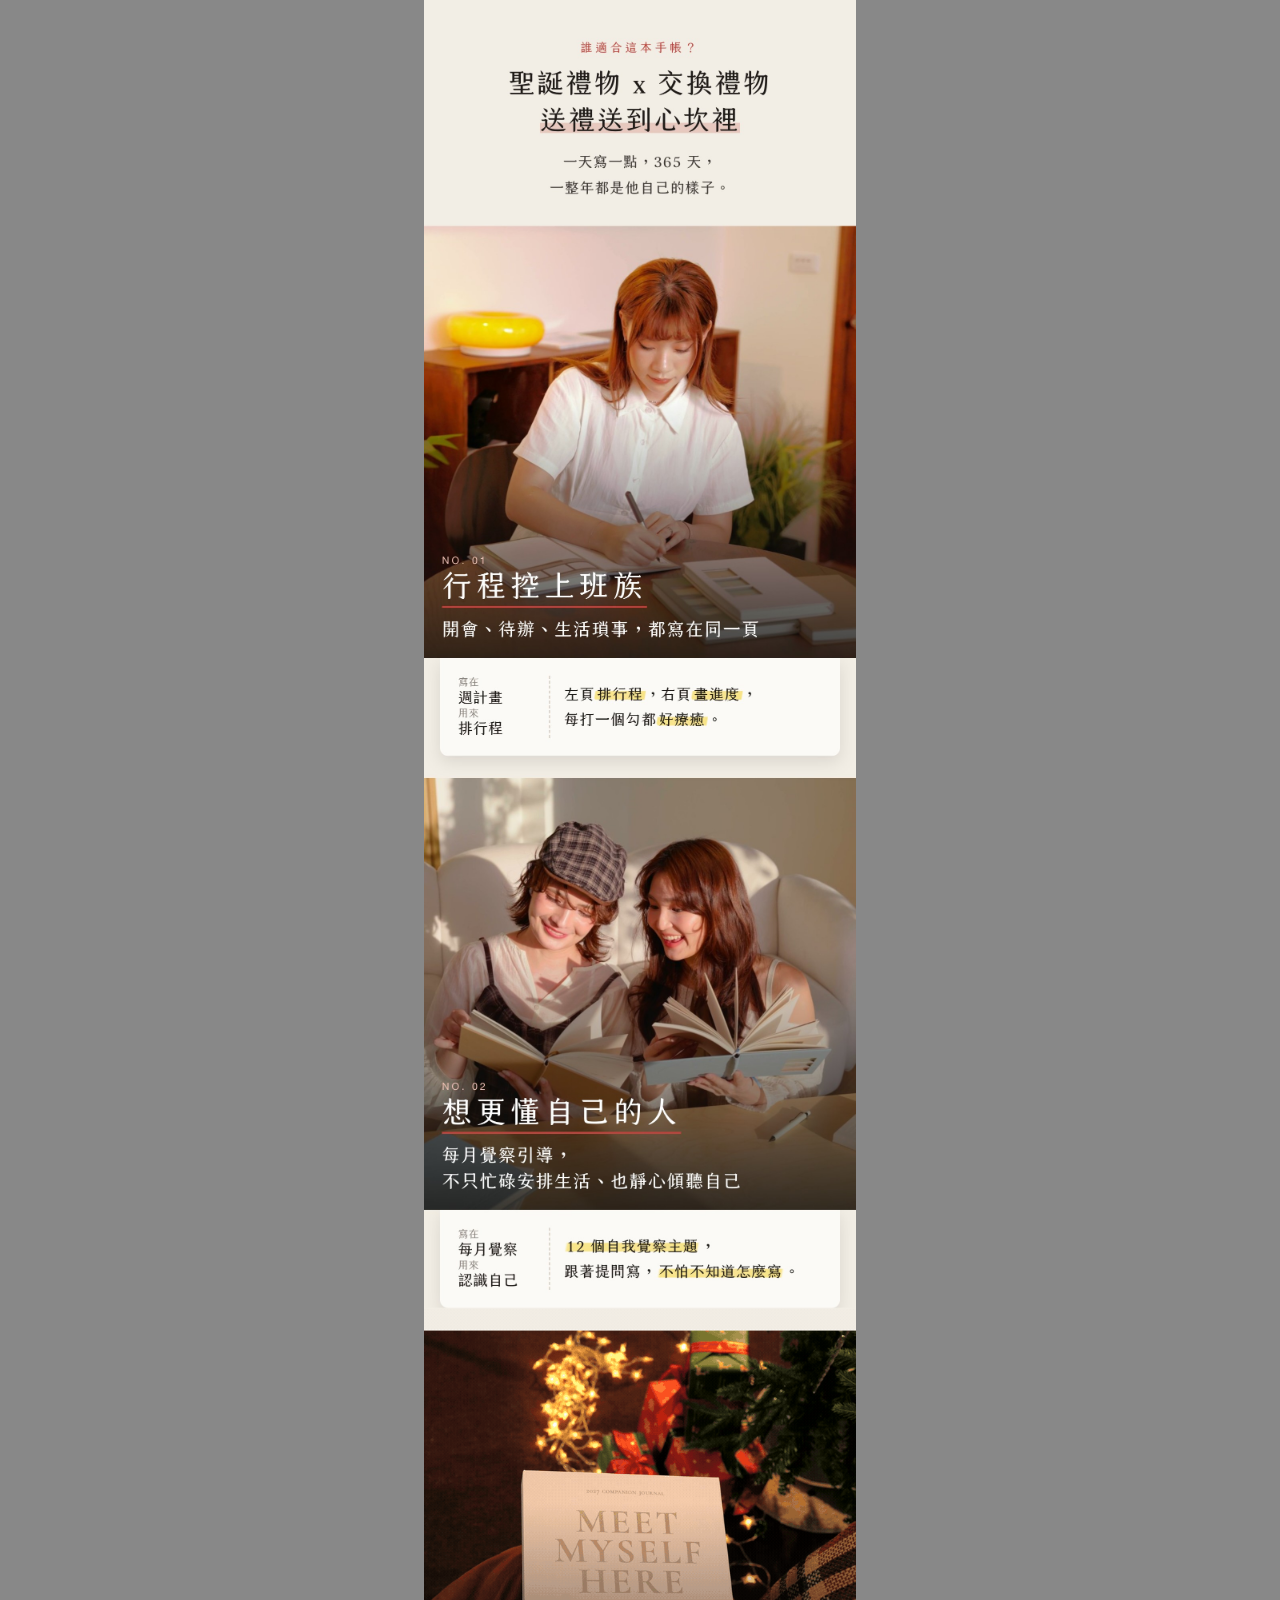
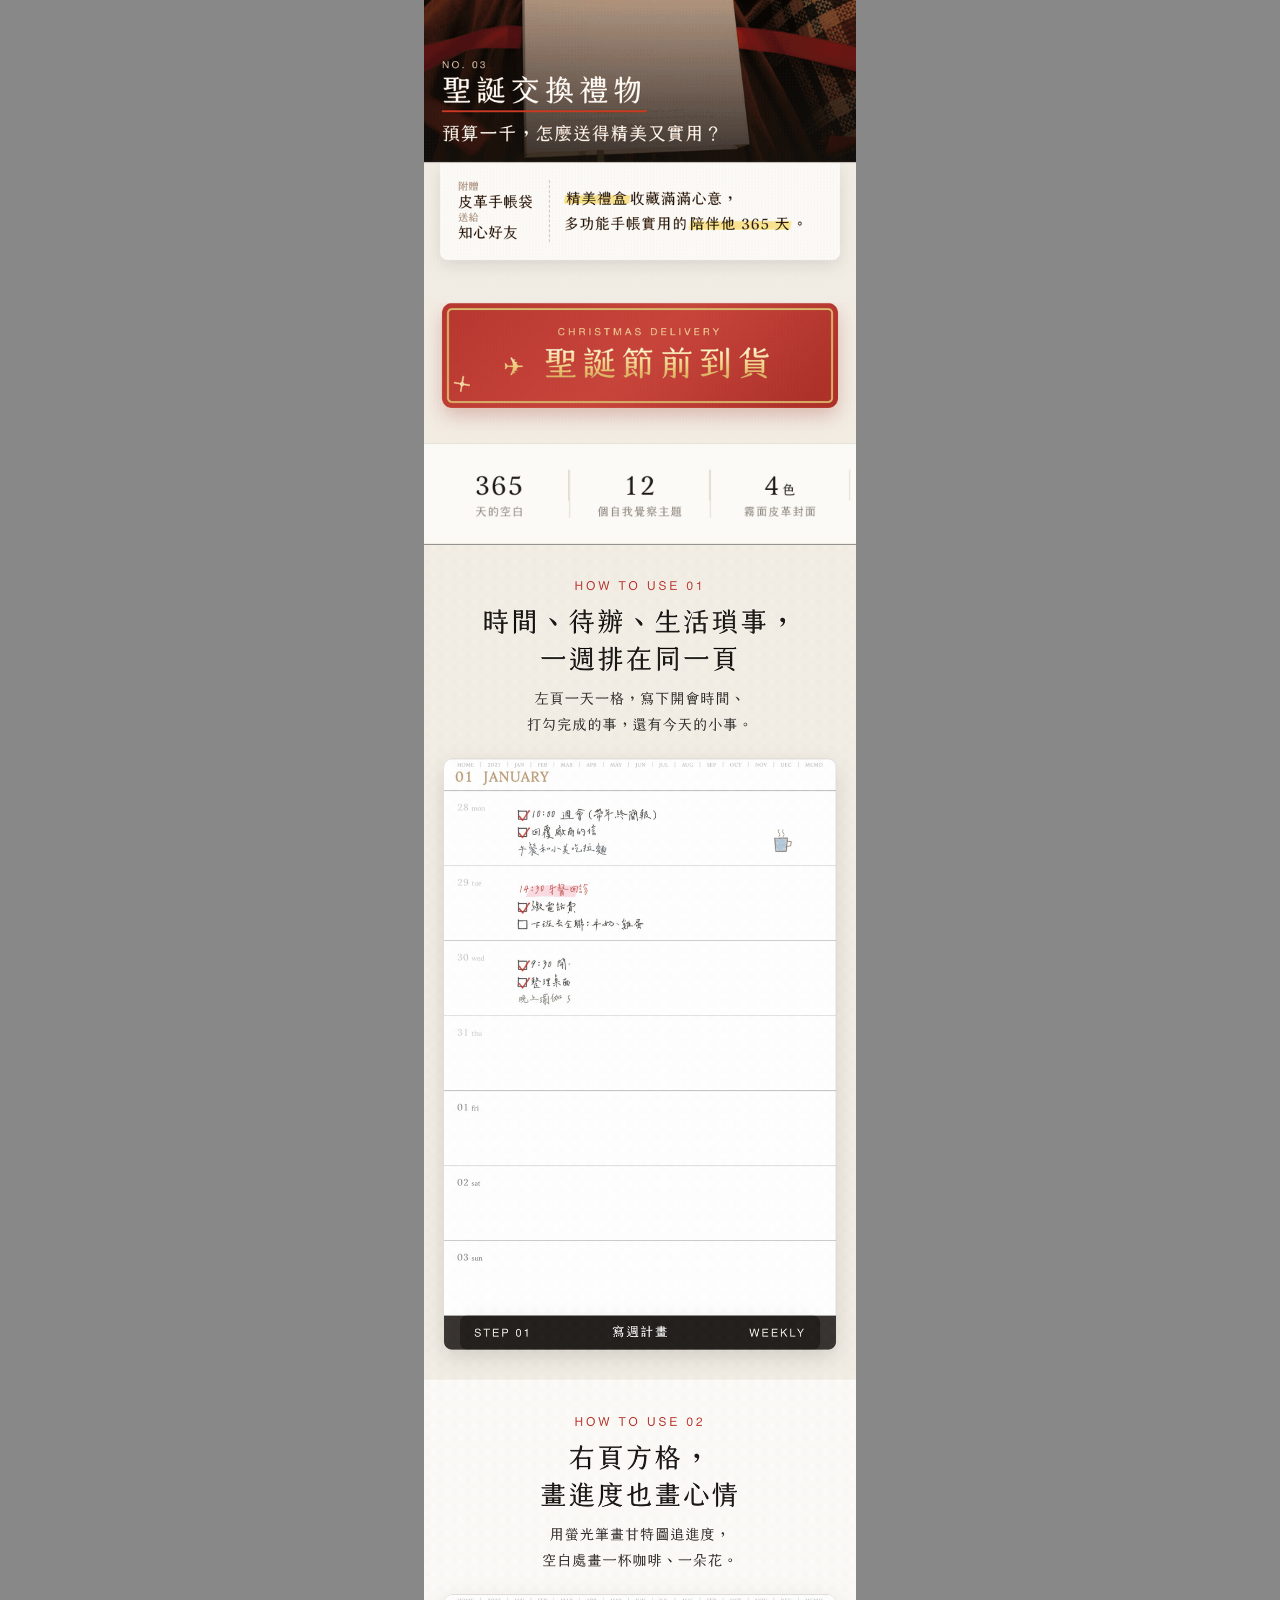
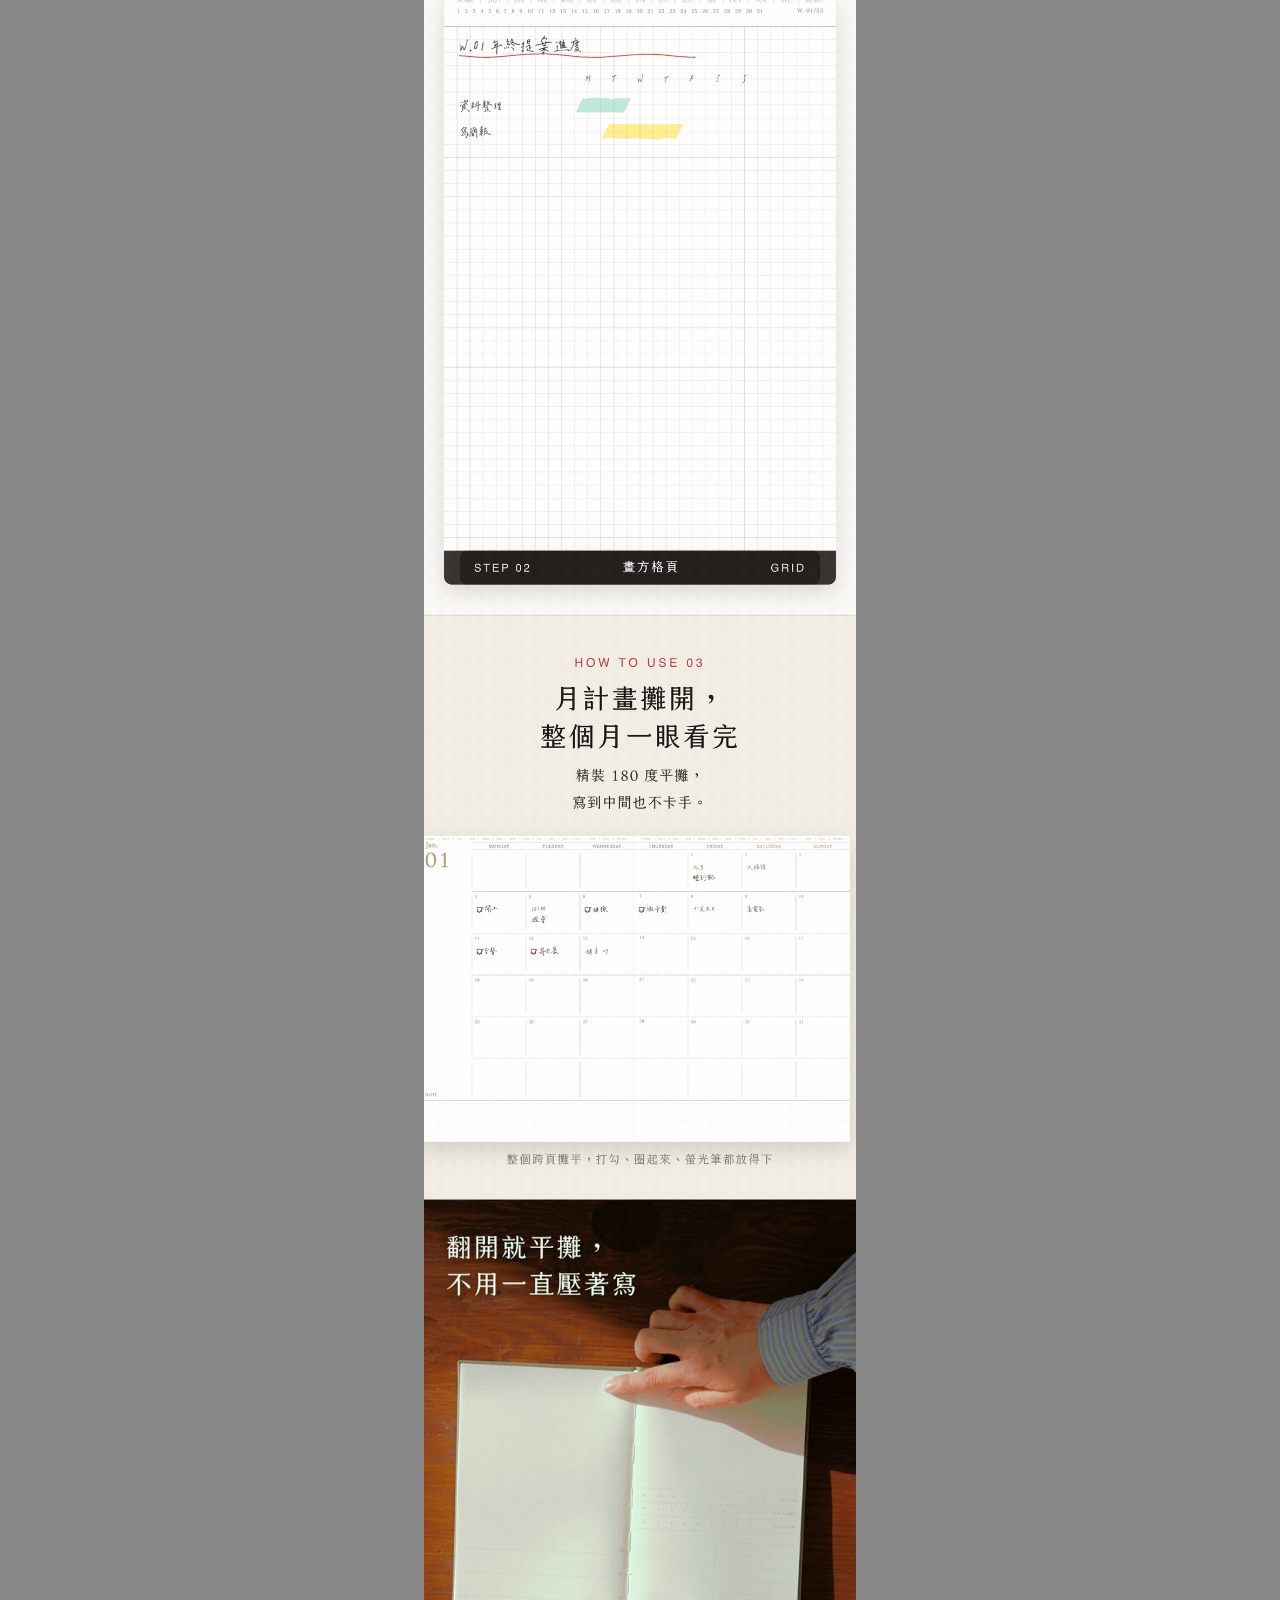
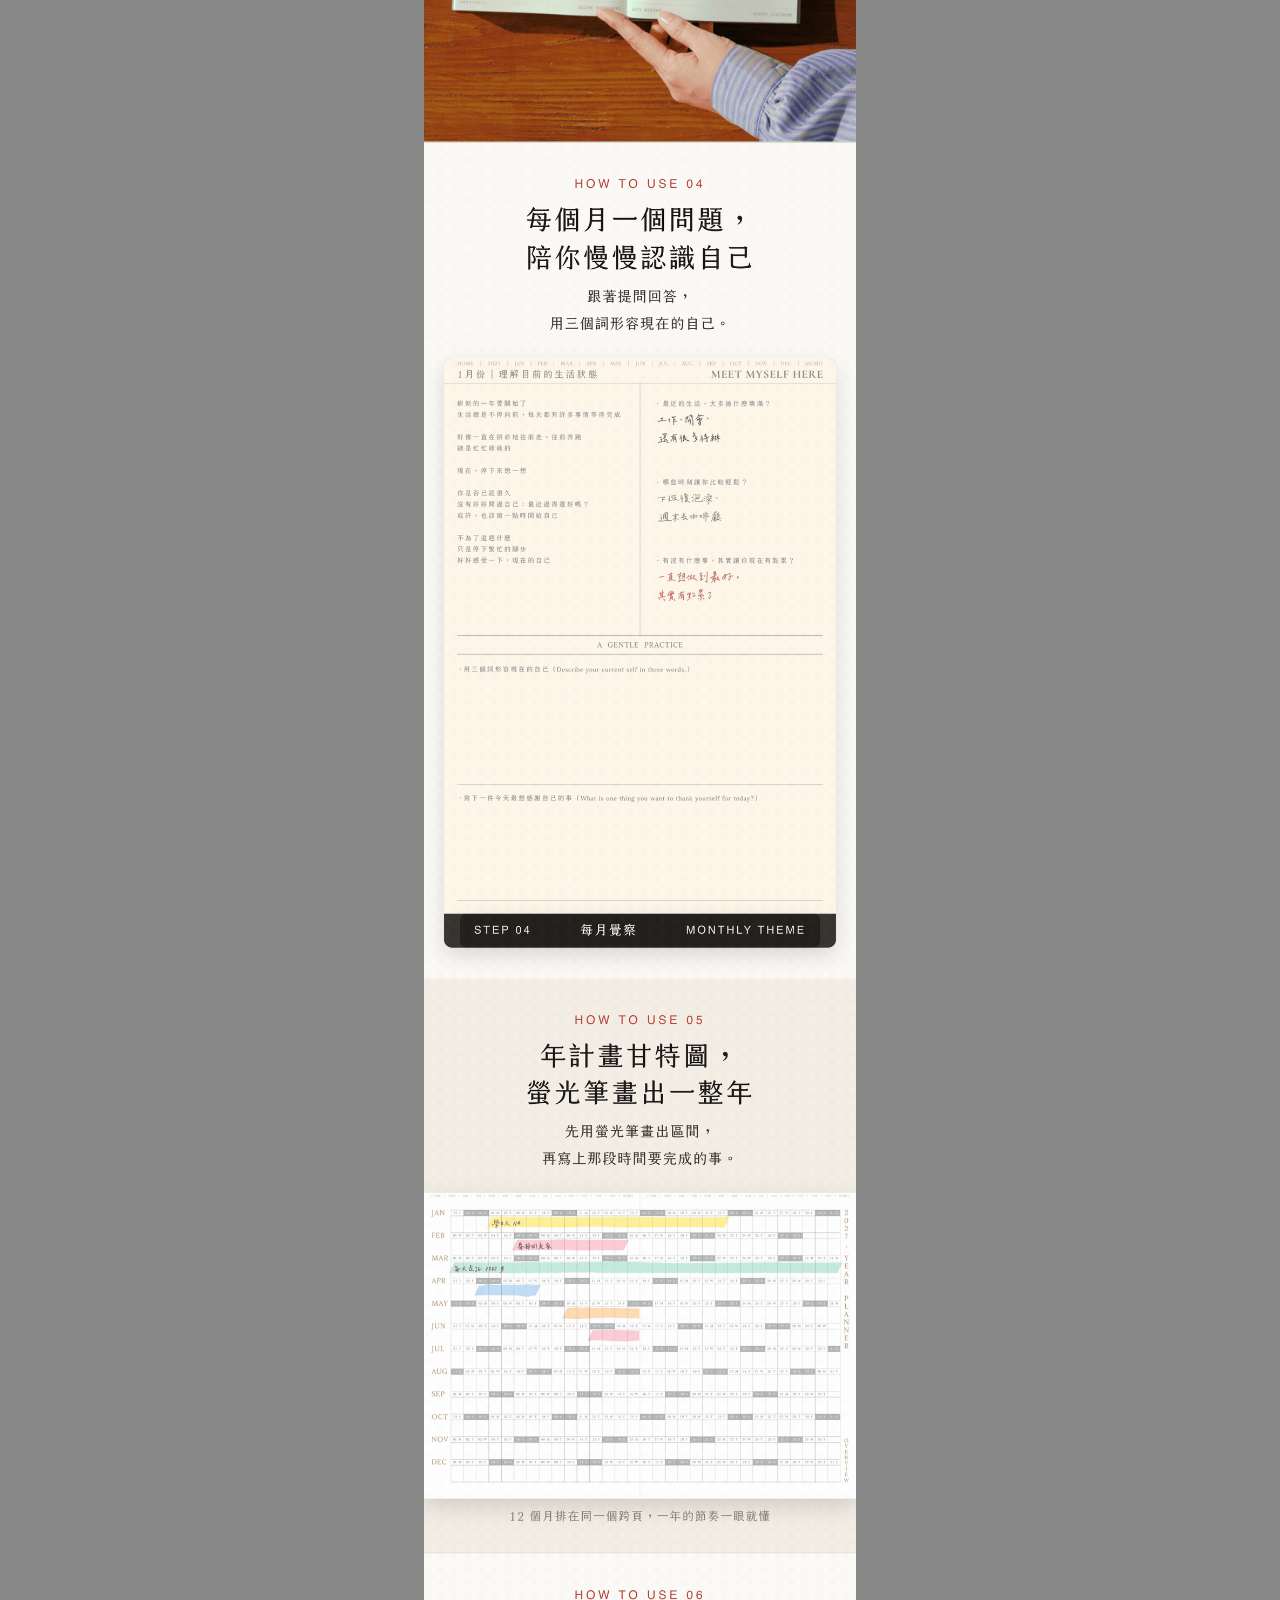
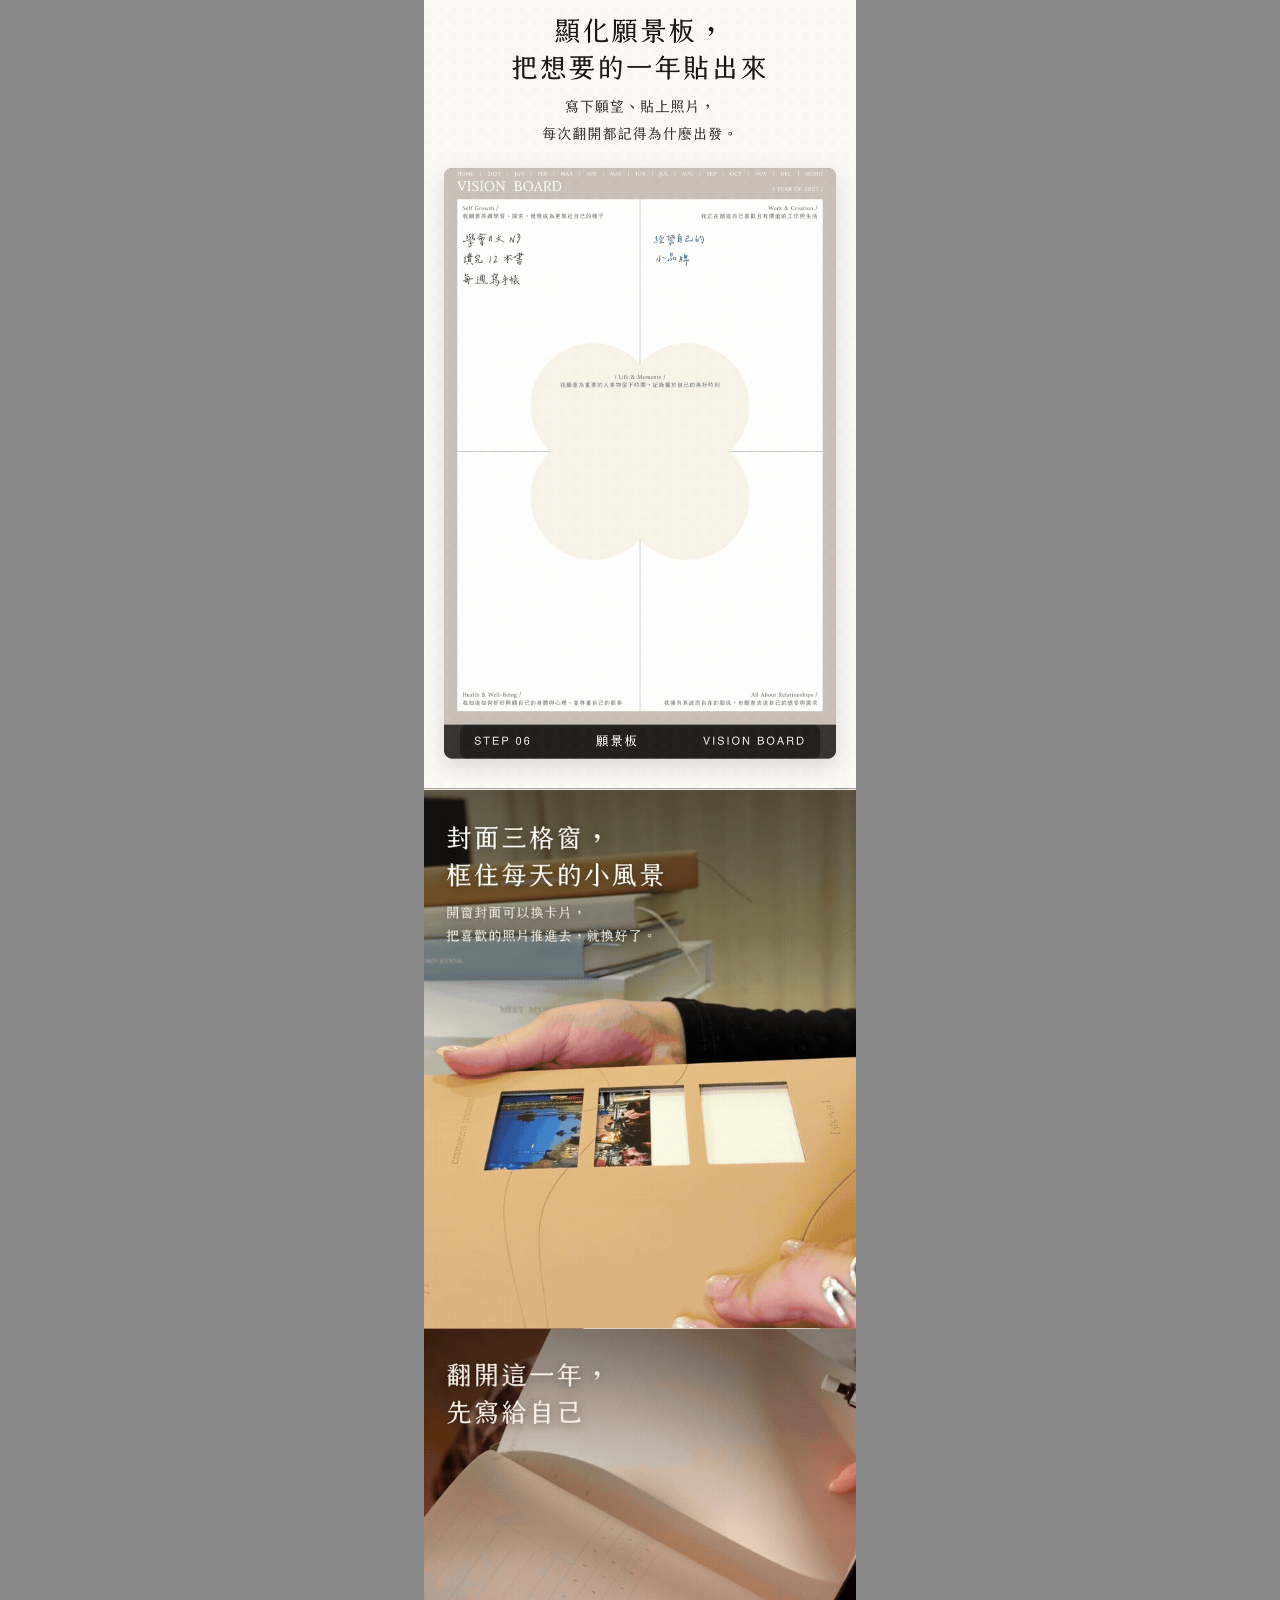
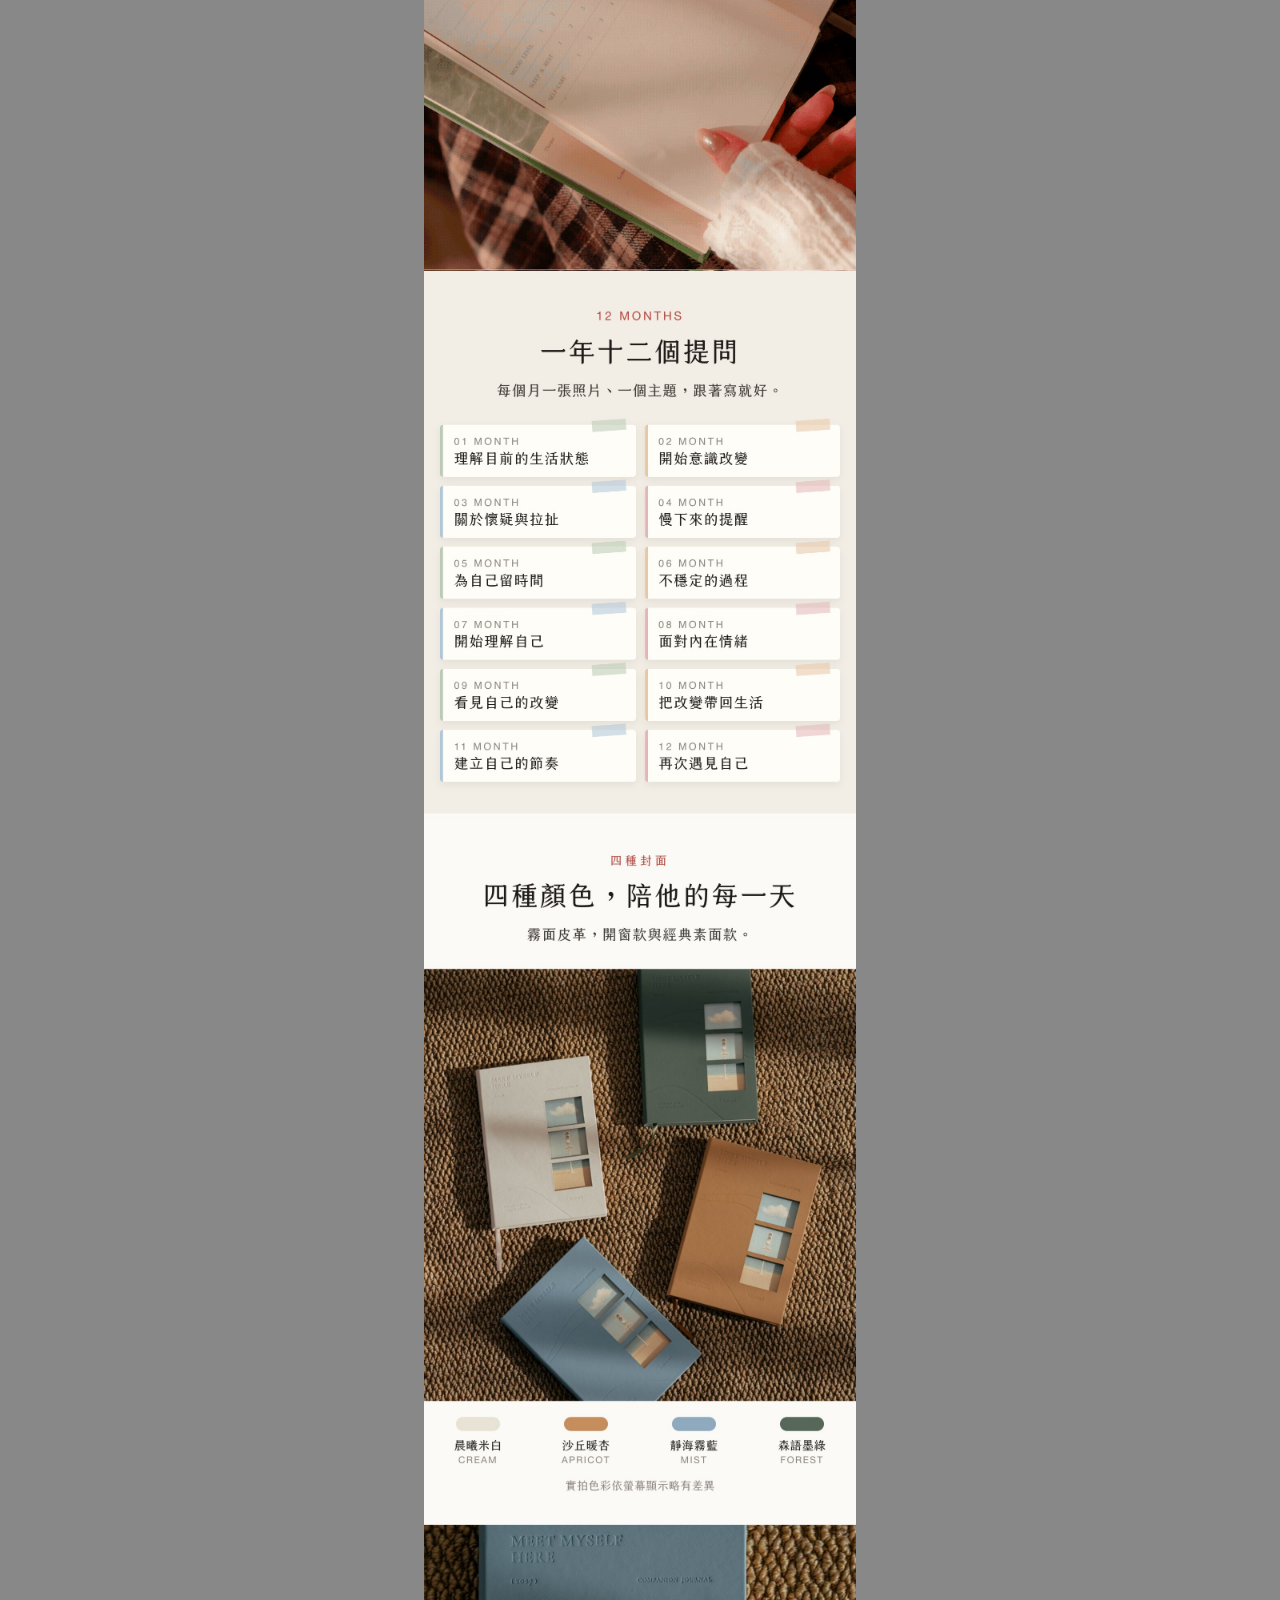
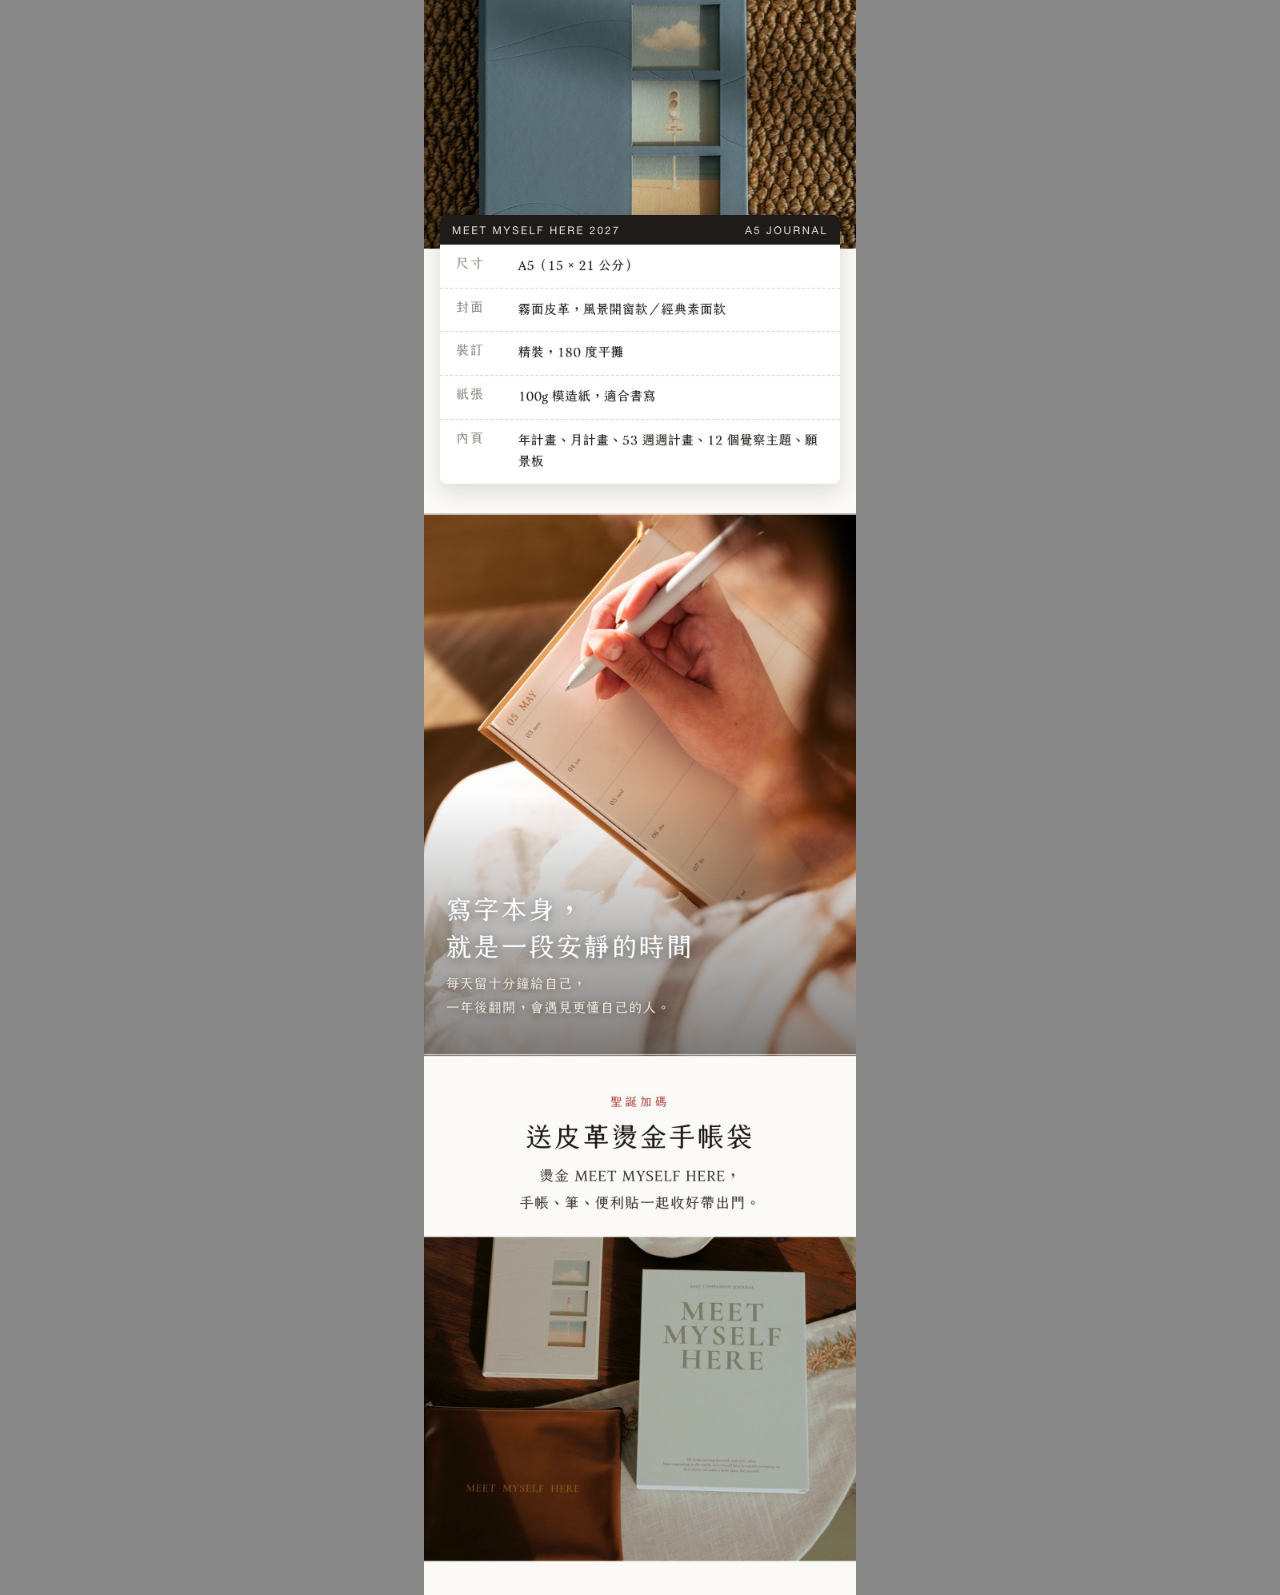
==== index.html @ 5a36e8ad "手帳落地頁 v9：覺察卡改不怕不知道怎麼寫 Co-Authored-By: Claude Opus 5.5 <noreply@anthropic.com>" ====
<!doctype html><meta charset="utf-8"><meta name="viewport" content="width=device-width,initial-scale=1"><title>手帳落地頁 v9</title><style>body{margin:0;background:#888}main{max-width:432px;margin:0 auto;background:#fff}img{display:block;width:100%}</style><main><img src="說明圖_1080寬/03_誰適合這本手帳.jpg">
<img src="說明圖_1080寬/03c_聖誕交換禮物_打開禮盒_GIF.gif">
<img src="說明圖_1080寬/03b_聖誕節前到貨_金光_GIF.gif">
<img src="說明圖_1080寬/04_數字列.jpg">
<img src="說明圖_1080寬/05a_週計畫_GIF.gif">
<img src="說明圖_1080寬/05b_方格頁甘特圖_GIF.gif">
<img src="說明圖_1080寬/06_月計畫攤平_GIF.gif">
<img src="說明圖_1080寬/06x_翻開就平攤_GIF.gif">
<img src="說明圖_1080寬/06a_每月覺察_GIF.gif">
<img src="說明圖_1080寬/06b_年計畫甘特圖_GIF.gif">
<img src="說明圖_1080寬/06c_顯化願景板_GIF.gif">
<img src="說明圖_1080寬/07_開窗封面推照片進去_GIF.gif">
<img src="說明圖_1080寬/08_翻開這一年_GIF.gif">
<img src="說明圖_1080寬/09_一年十二個提問.jpg">
<img src="說明圖_1080寬/10_四種封面.jpg">
<img src="說明圖_1080寬/11_規格.jpg">
<img src="說明圖_1080寬/12_轉折.jpg">
<img src="說明圖_1080寬/13_聖誕送手帳袋.jpg"></main>
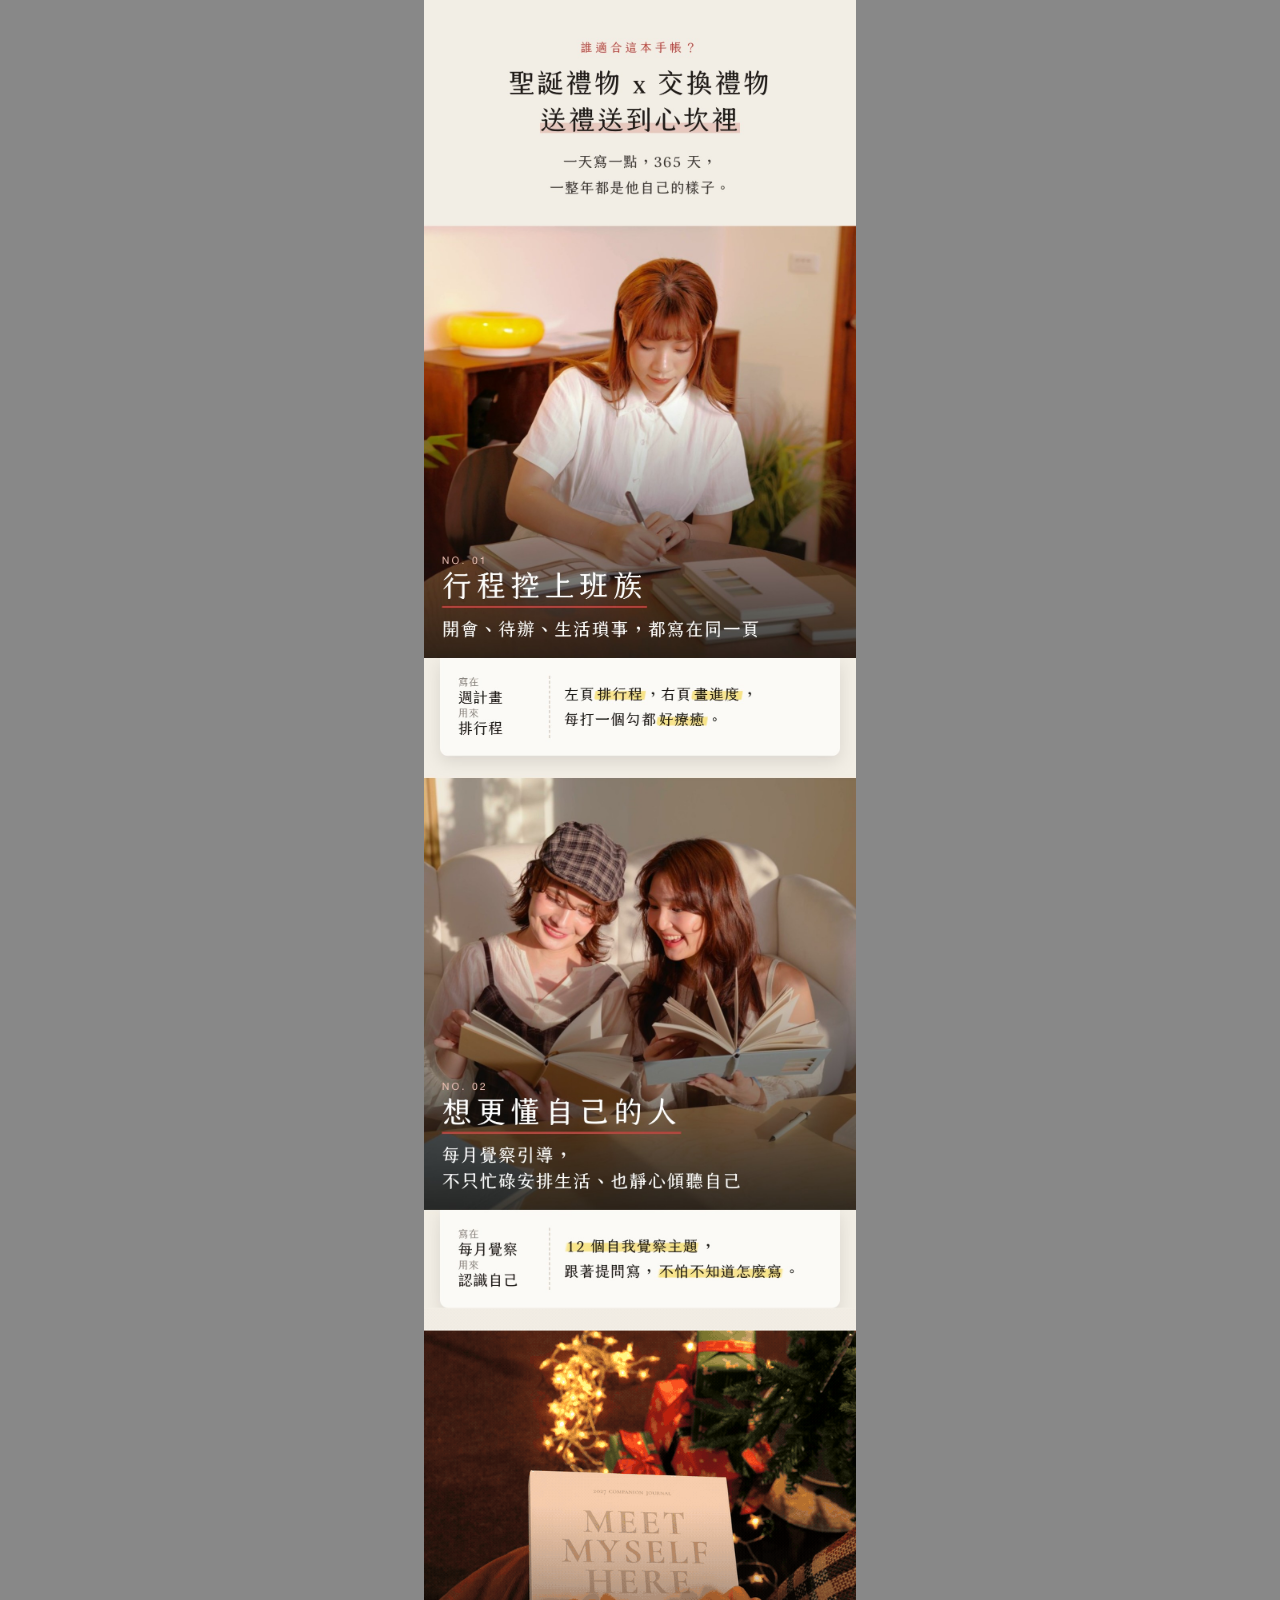
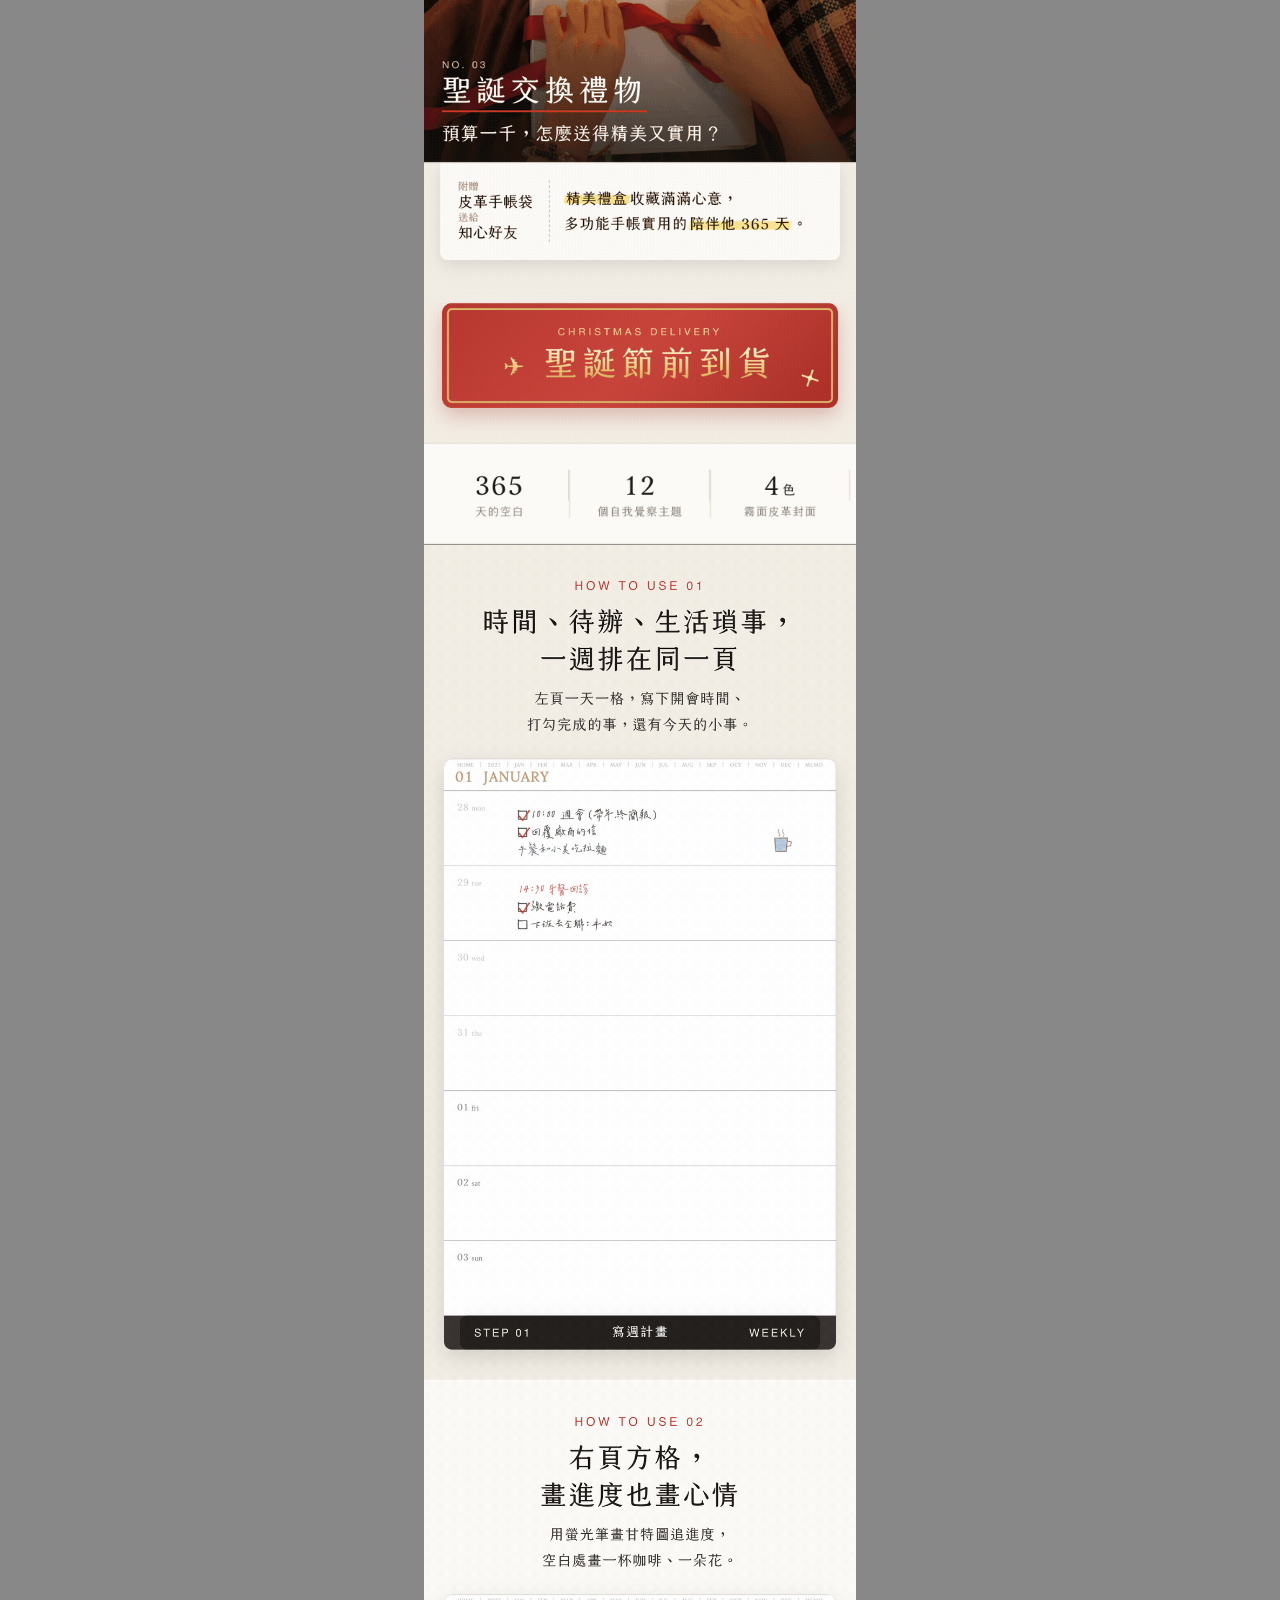
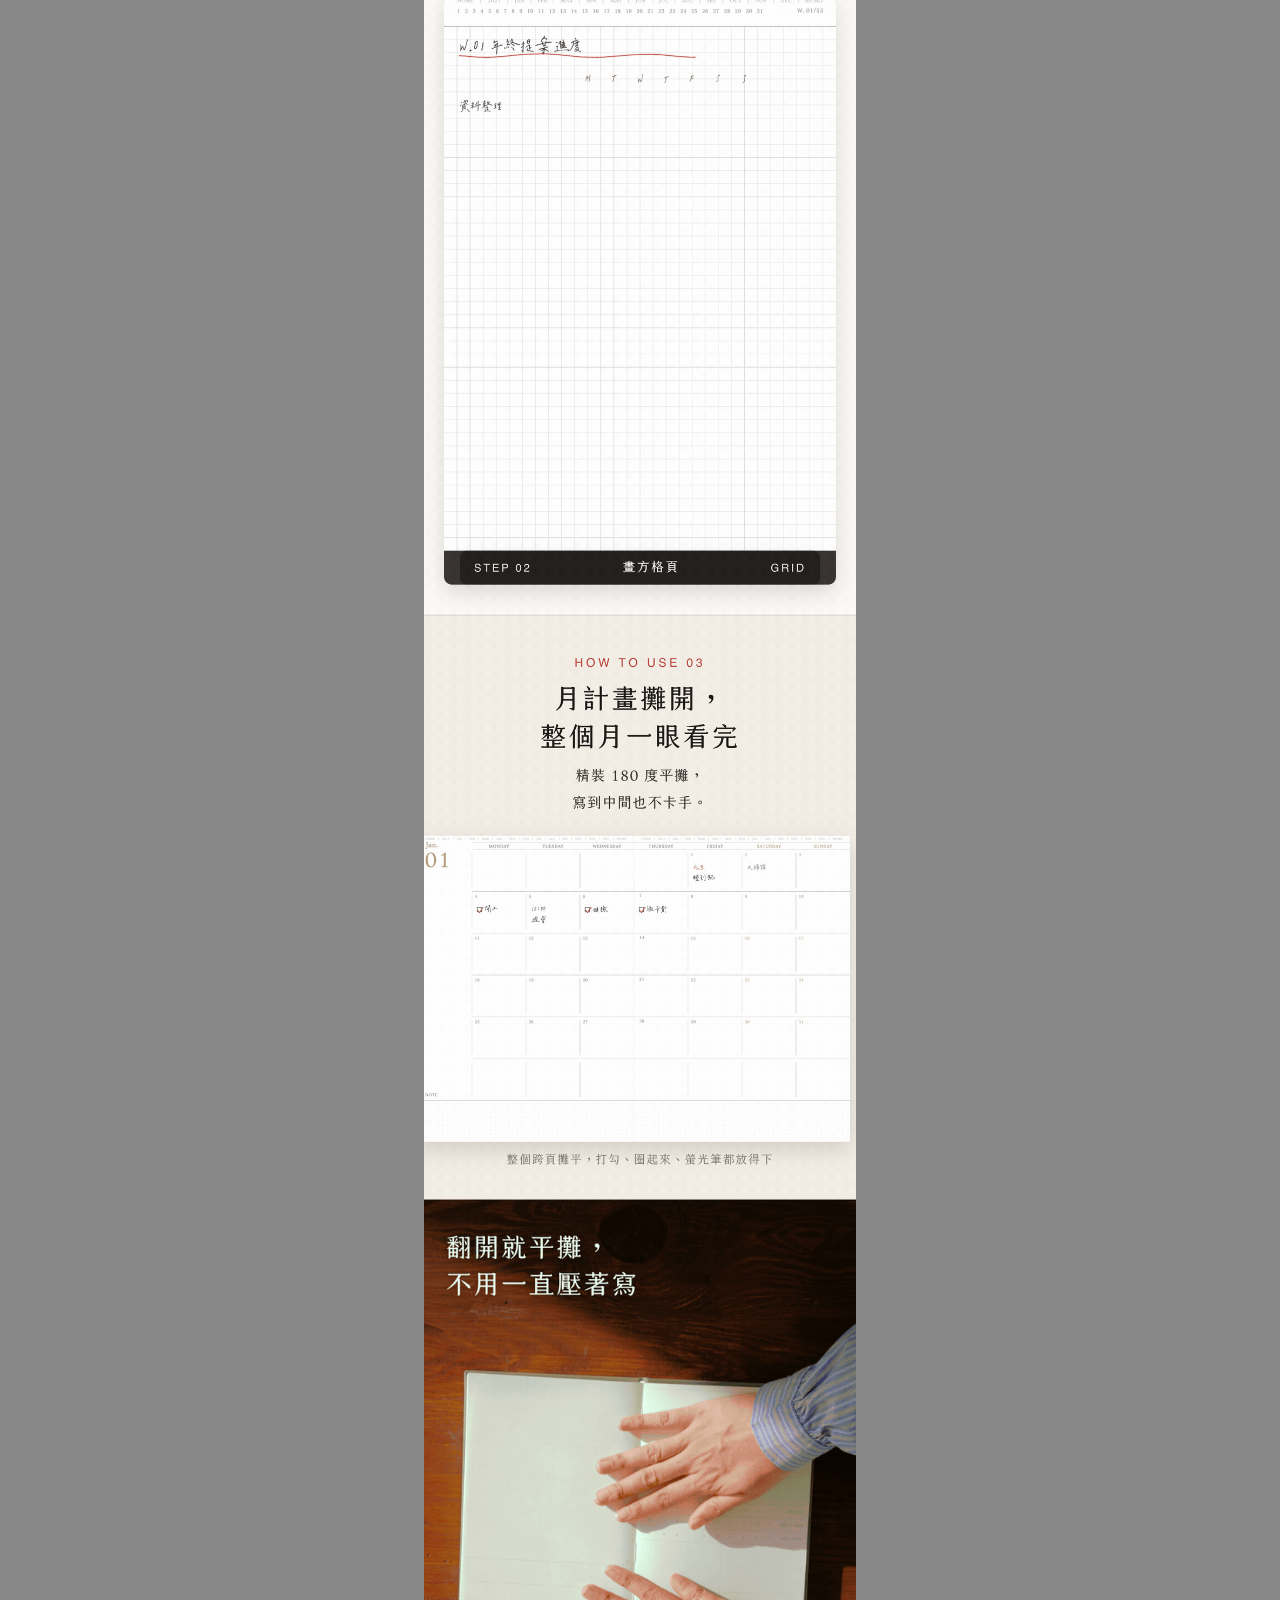
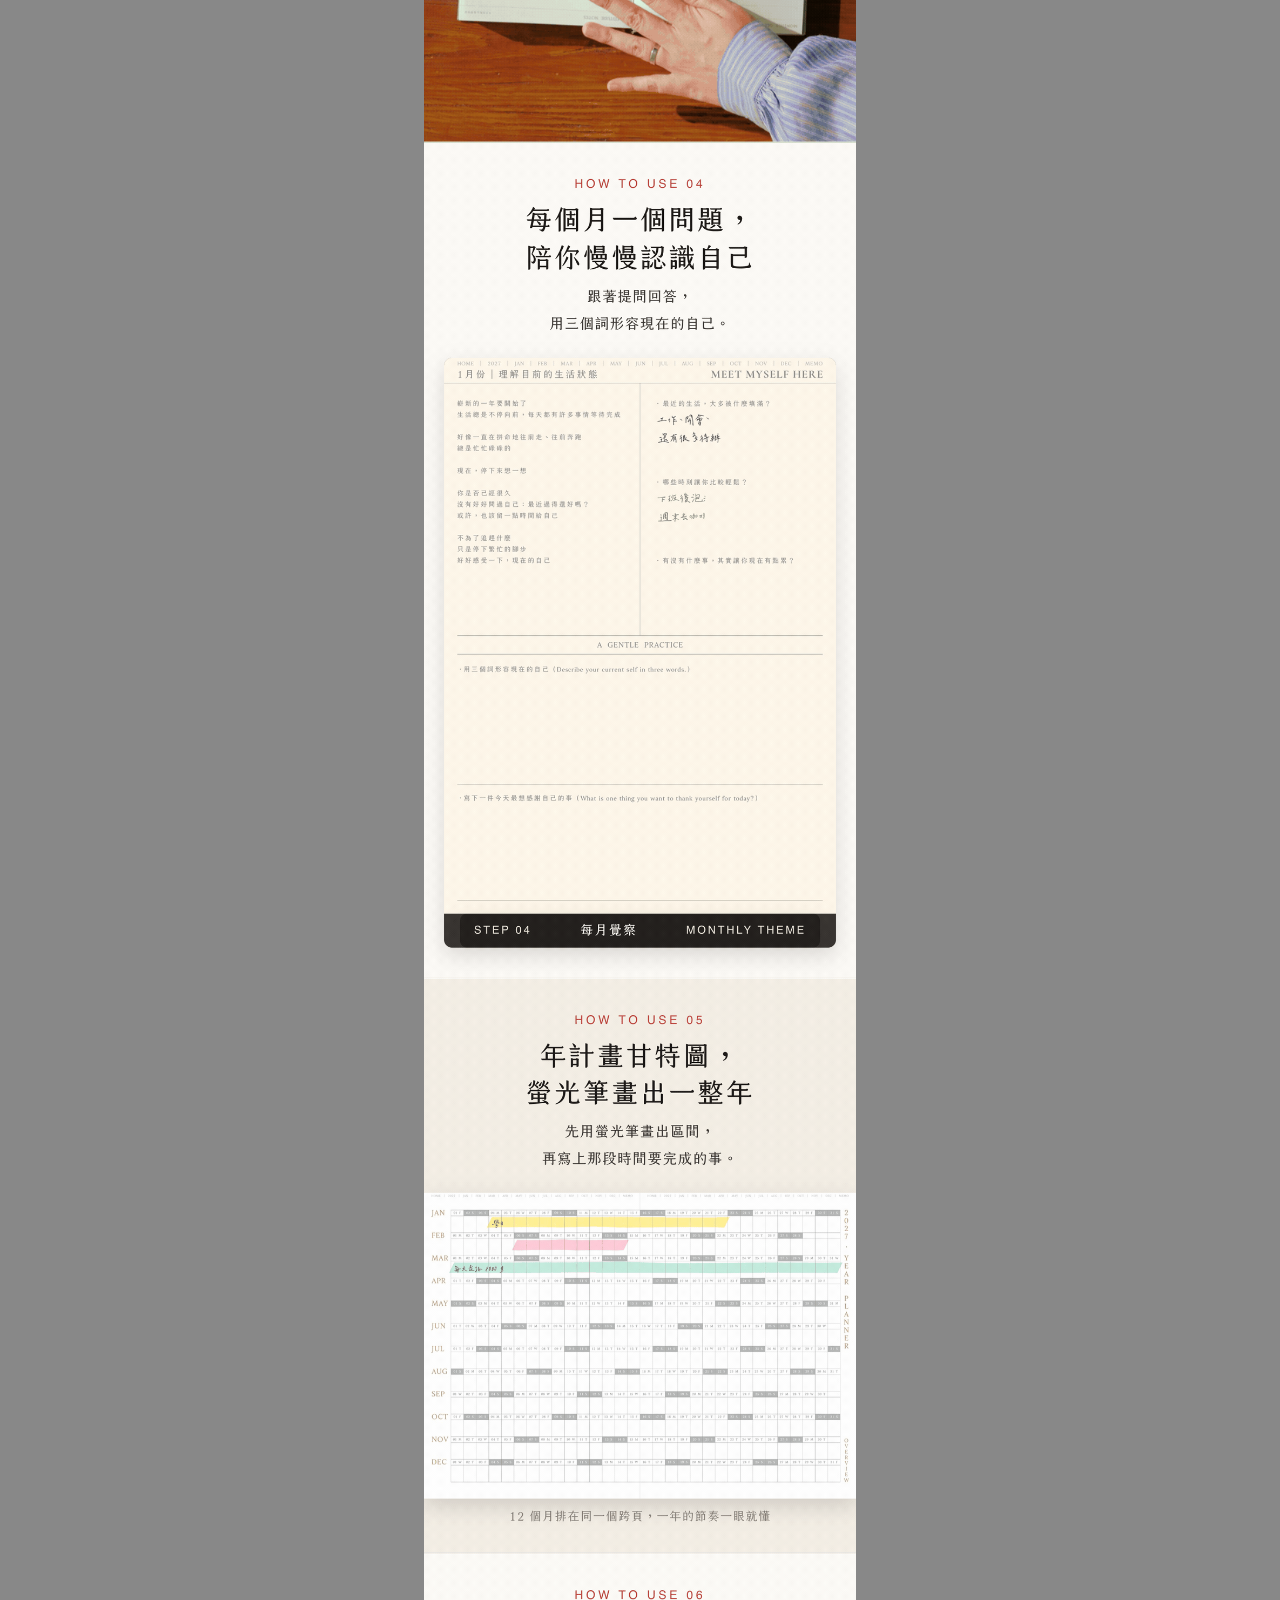
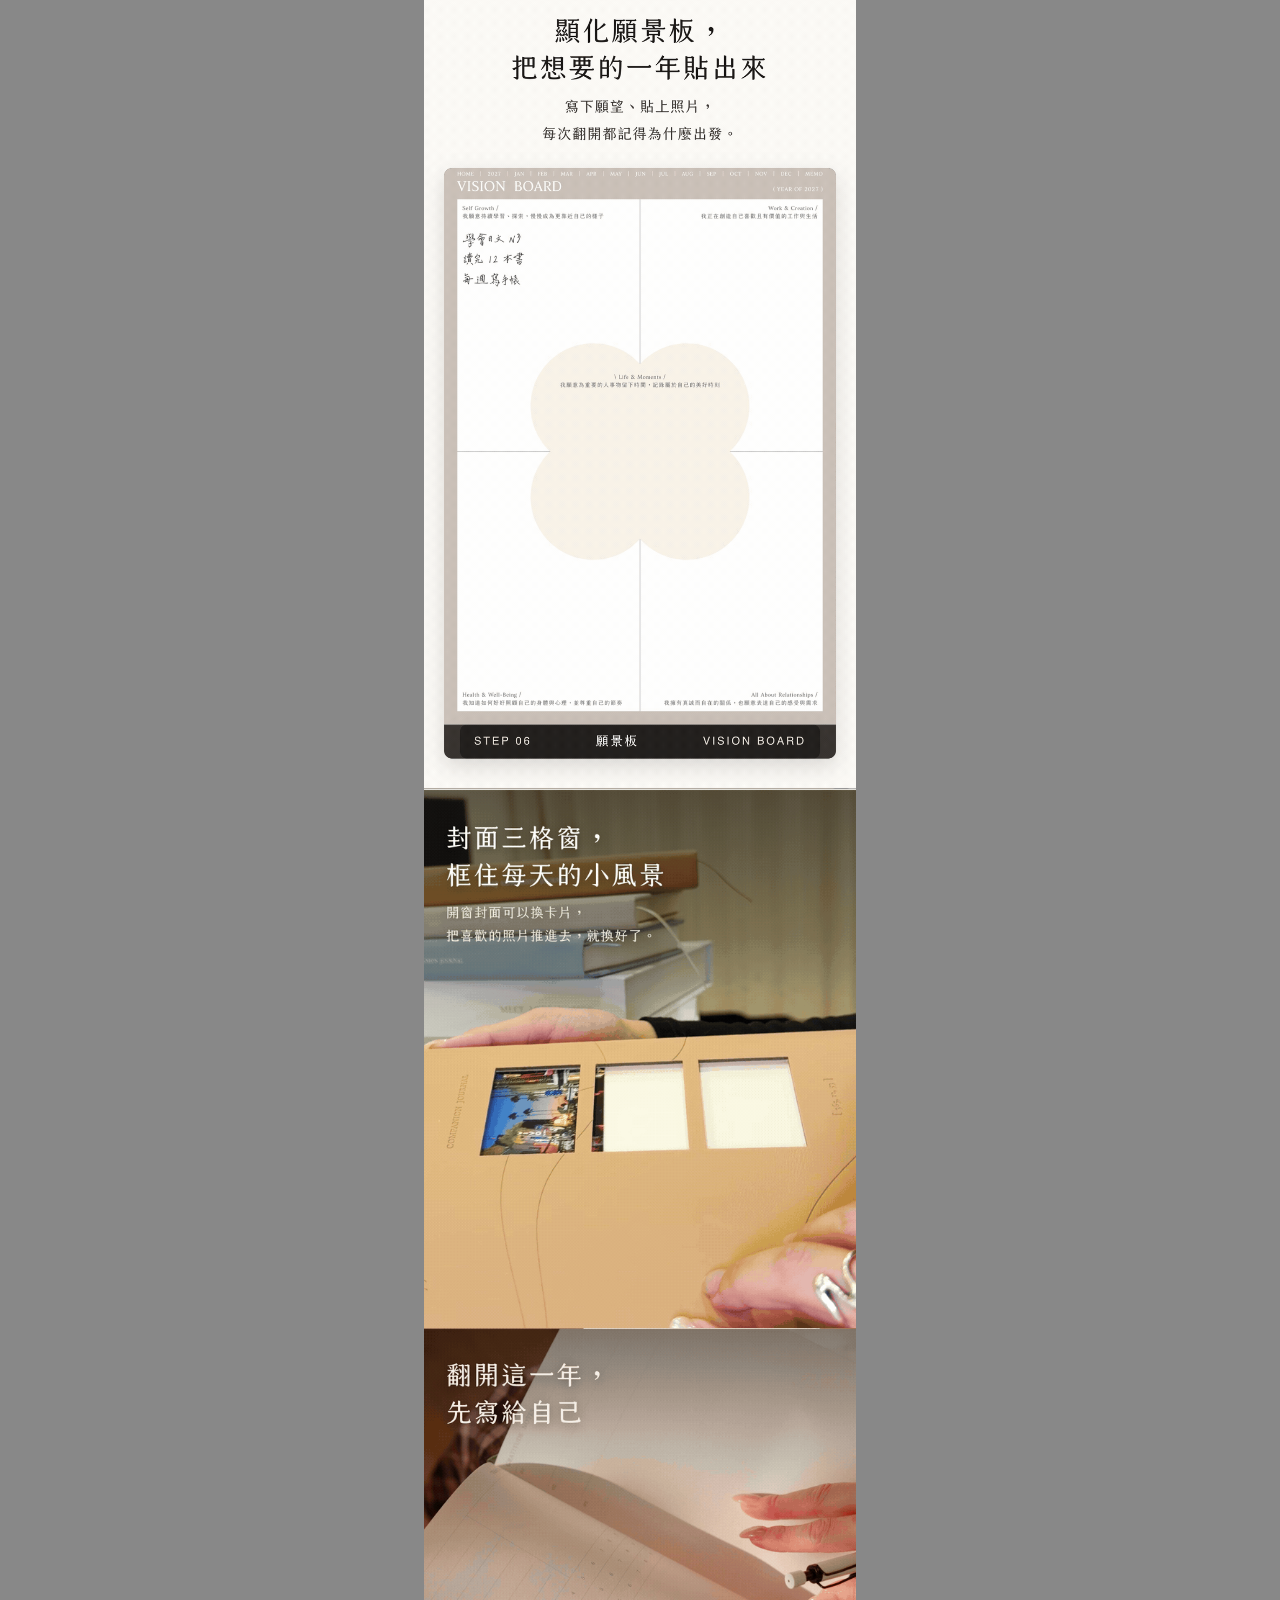
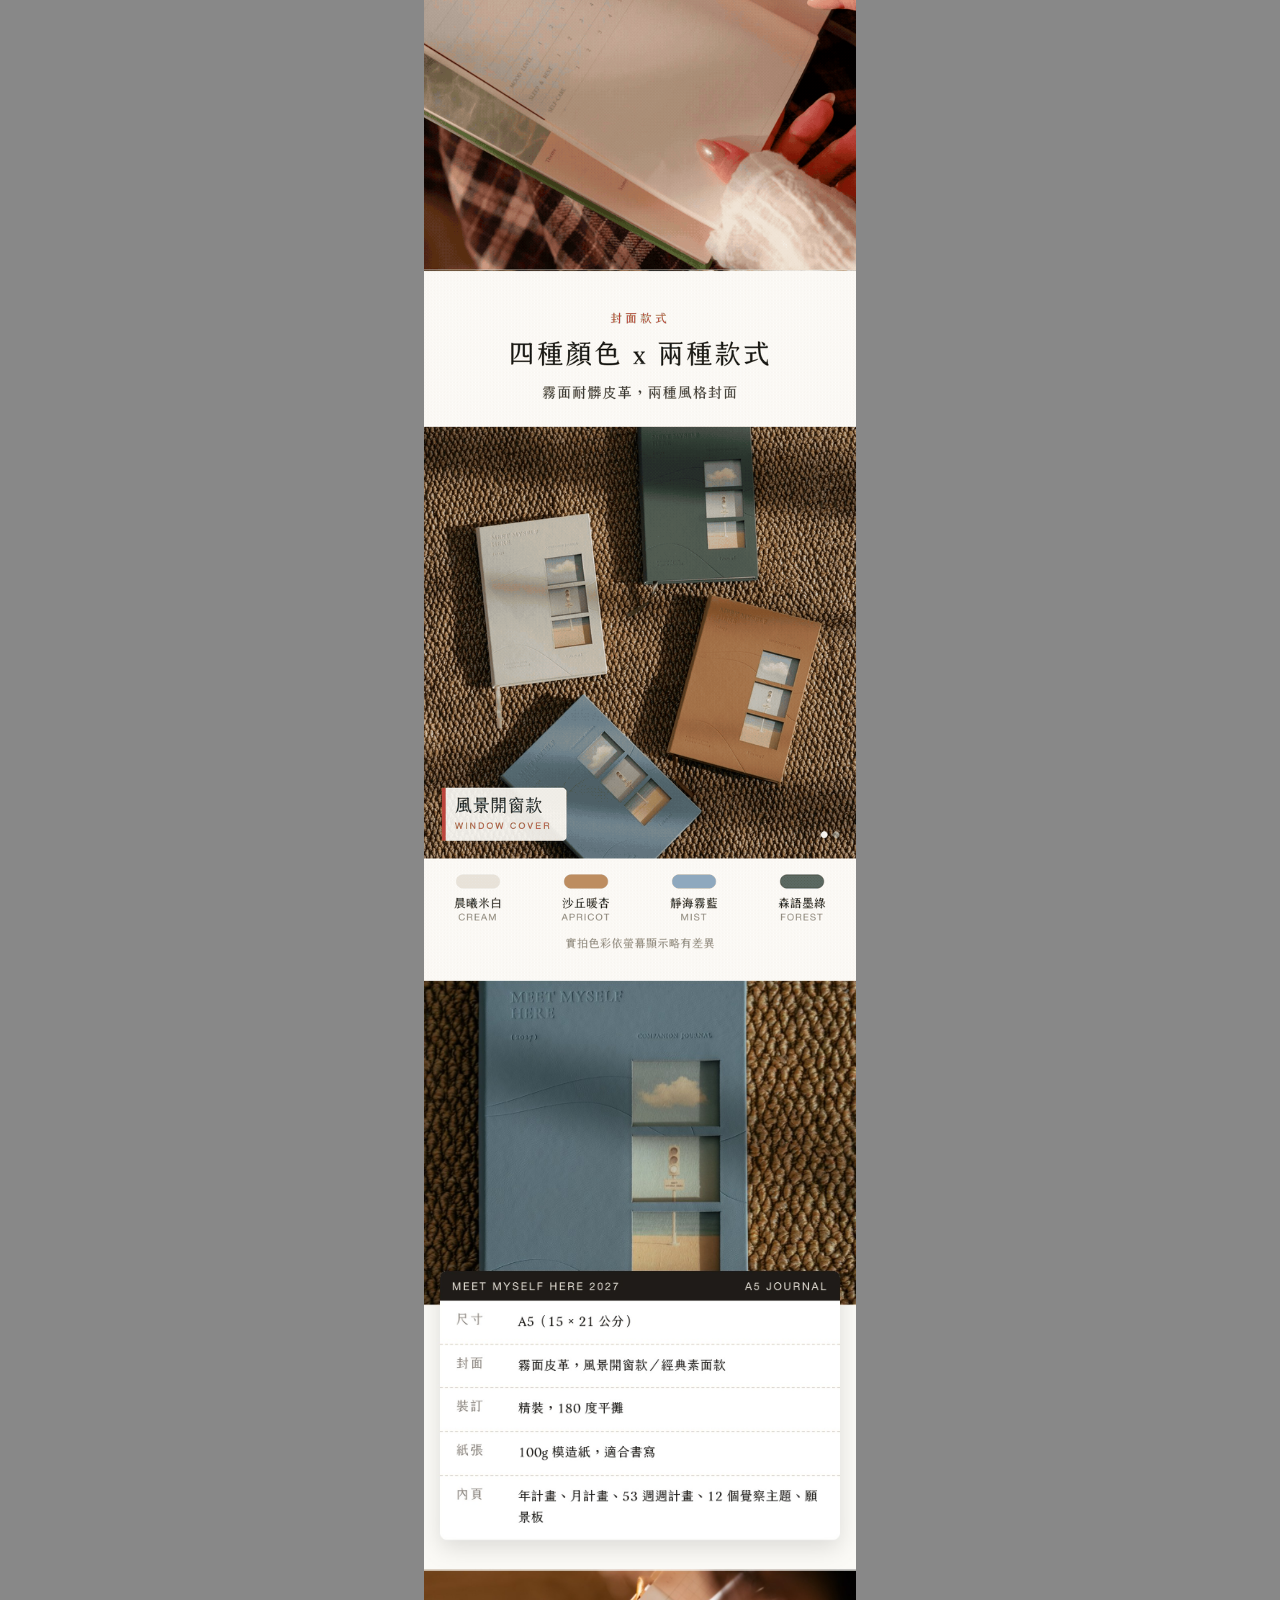
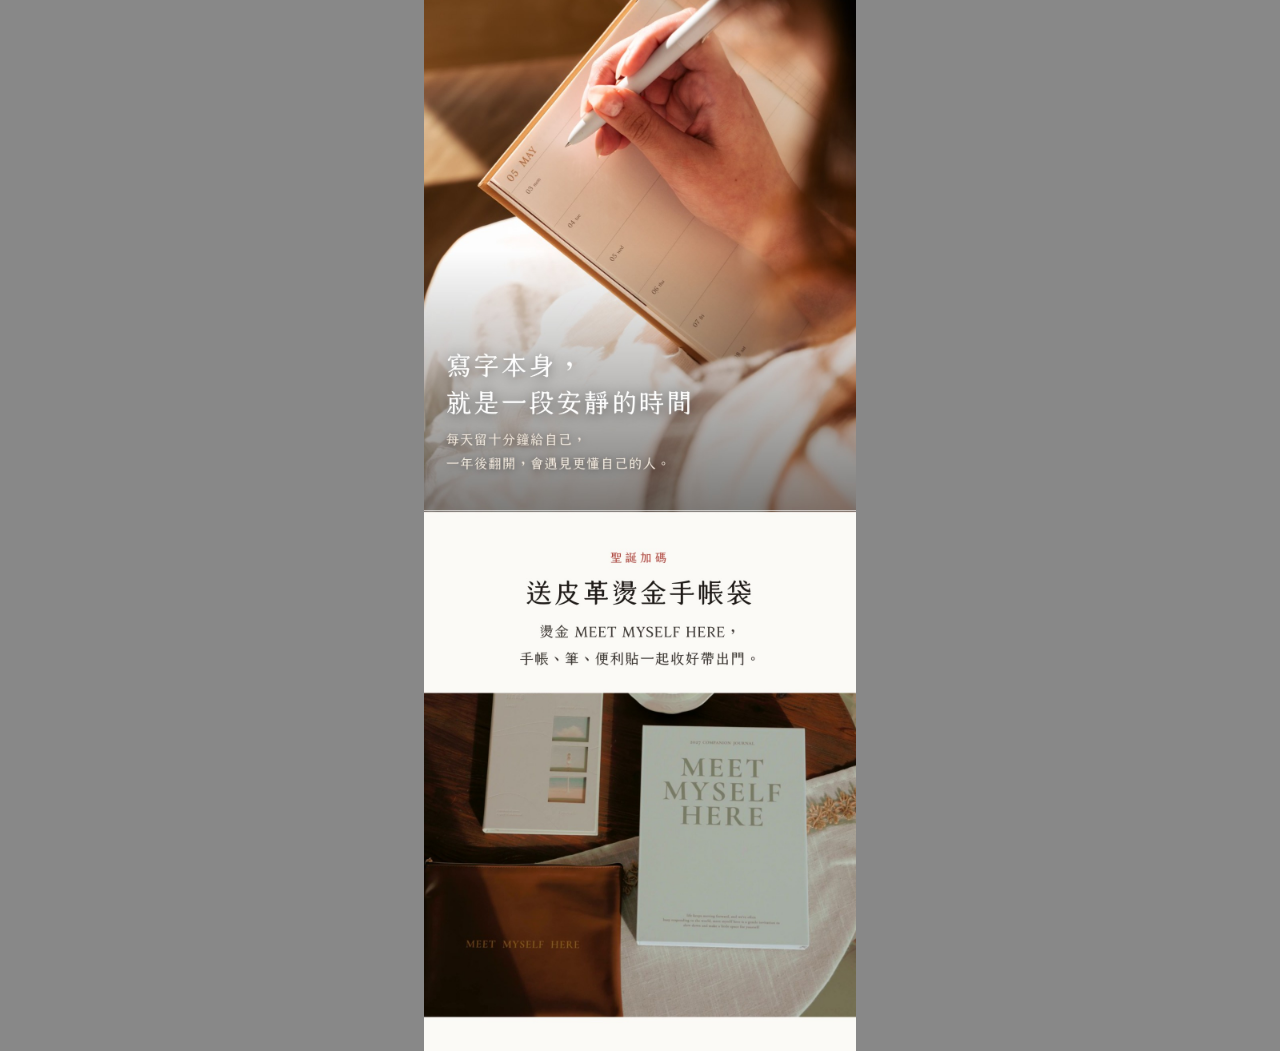
==== commit 3d8afdb4: "手帳落地頁 v10：刪十二提問，封面改兩種款式輪播 Co-Authored-By: Claude Opus 5.5 <noreply@anthropic.com>" ====
--- a/index.html
+++ b/index.html
@@ -1,4 +1,4 @@
-<!doctype html><meta charset="utf-8"><meta name="viewport" content="width=device-width,initial-scale=1"><title>手帳落地頁 v9</title><style>body{margin:0;background:#888}main{max-width:432px;margin:0 auto;background:#fff}img{display:block;width:100%}</style><main><img src="說明圖_1080寬/03_誰適合這本手帳.jpg">
+<!doctype html><meta charset="utf-8"><meta name="viewport" content="width=device-width,initial-scale=1"><title>手帳落地頁 v10</title><style>body{margin:0;background:#888}main{max-width:432px;margin:0 auto;background:#fff}img{display:block;width:100%}</style><main><img src="說明圖_1080寬/03_誰適合這本手帳.jpg">
 <img src="說明圖_1080寬/03c_聖誕交換禮物_打開禮盒_GIF.gif">
 <img src="說明圖_1080寬/03b_聖誕節前到貨_金光_GIF.gif">
 <img src="說明圖_1080寬/04_數字列.jpg">
@@ -11,8 +11,7 @@
 <img src="說明圖_1080寬/06c_顯化願景板_GIF.gif">
 <img src="說明圖_1080寬/07_開窗封面推照片進去_GIF.gif">
 <img src="說明圖_1080寬/08_翻開這一年_GIF.gif">
-<img src="說明圖_1080寬/09_一年十二個提問.jpg">
-<img src="說明圖_1080寬/10_四種封面.jpg">
+<img src="說明圖_1080寬/10_四種顏色兩種款式_輪播_GIF.gif">
 <img src="說明圖_1080寬/11_規格.jpg">
 <img src="說明圖_1080寬/12_轉折.jpg">
 <img src="說明圖_1080寬/13_聖誕送手帳袋.jpg"></main>
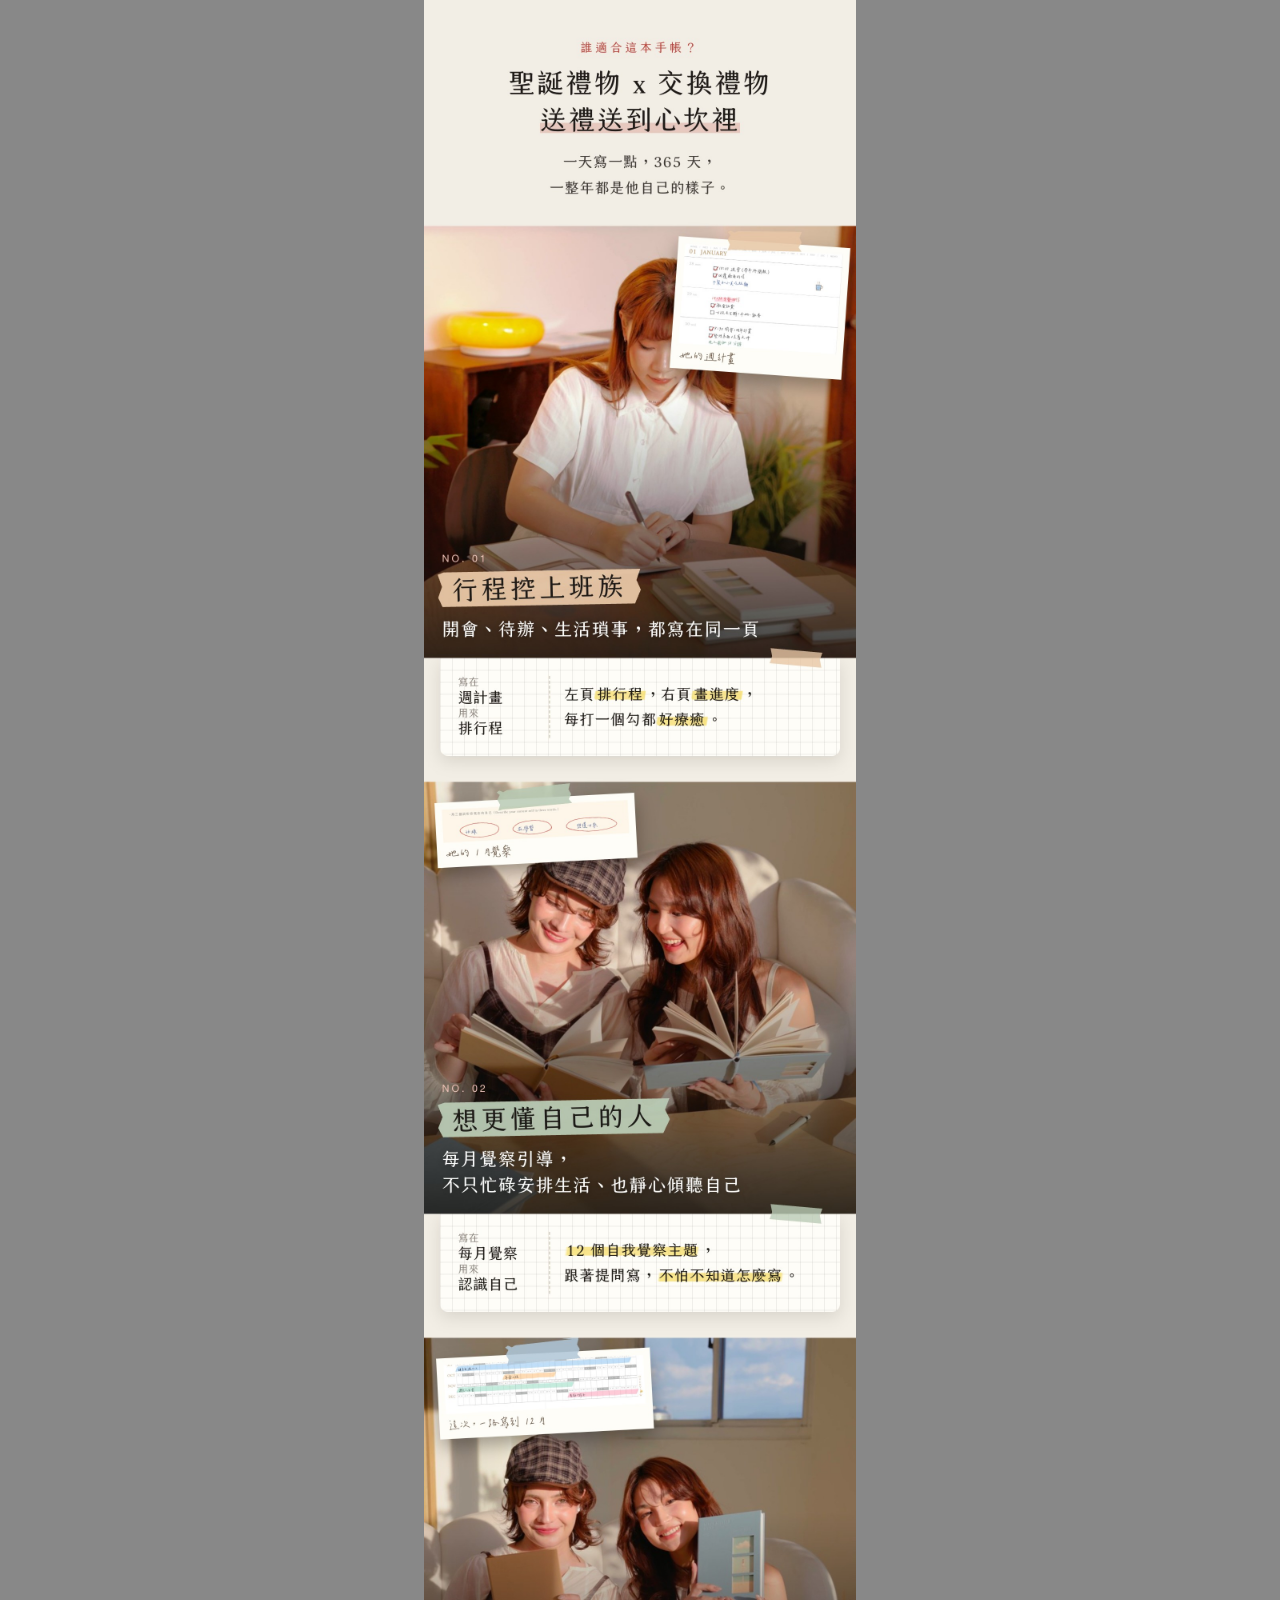
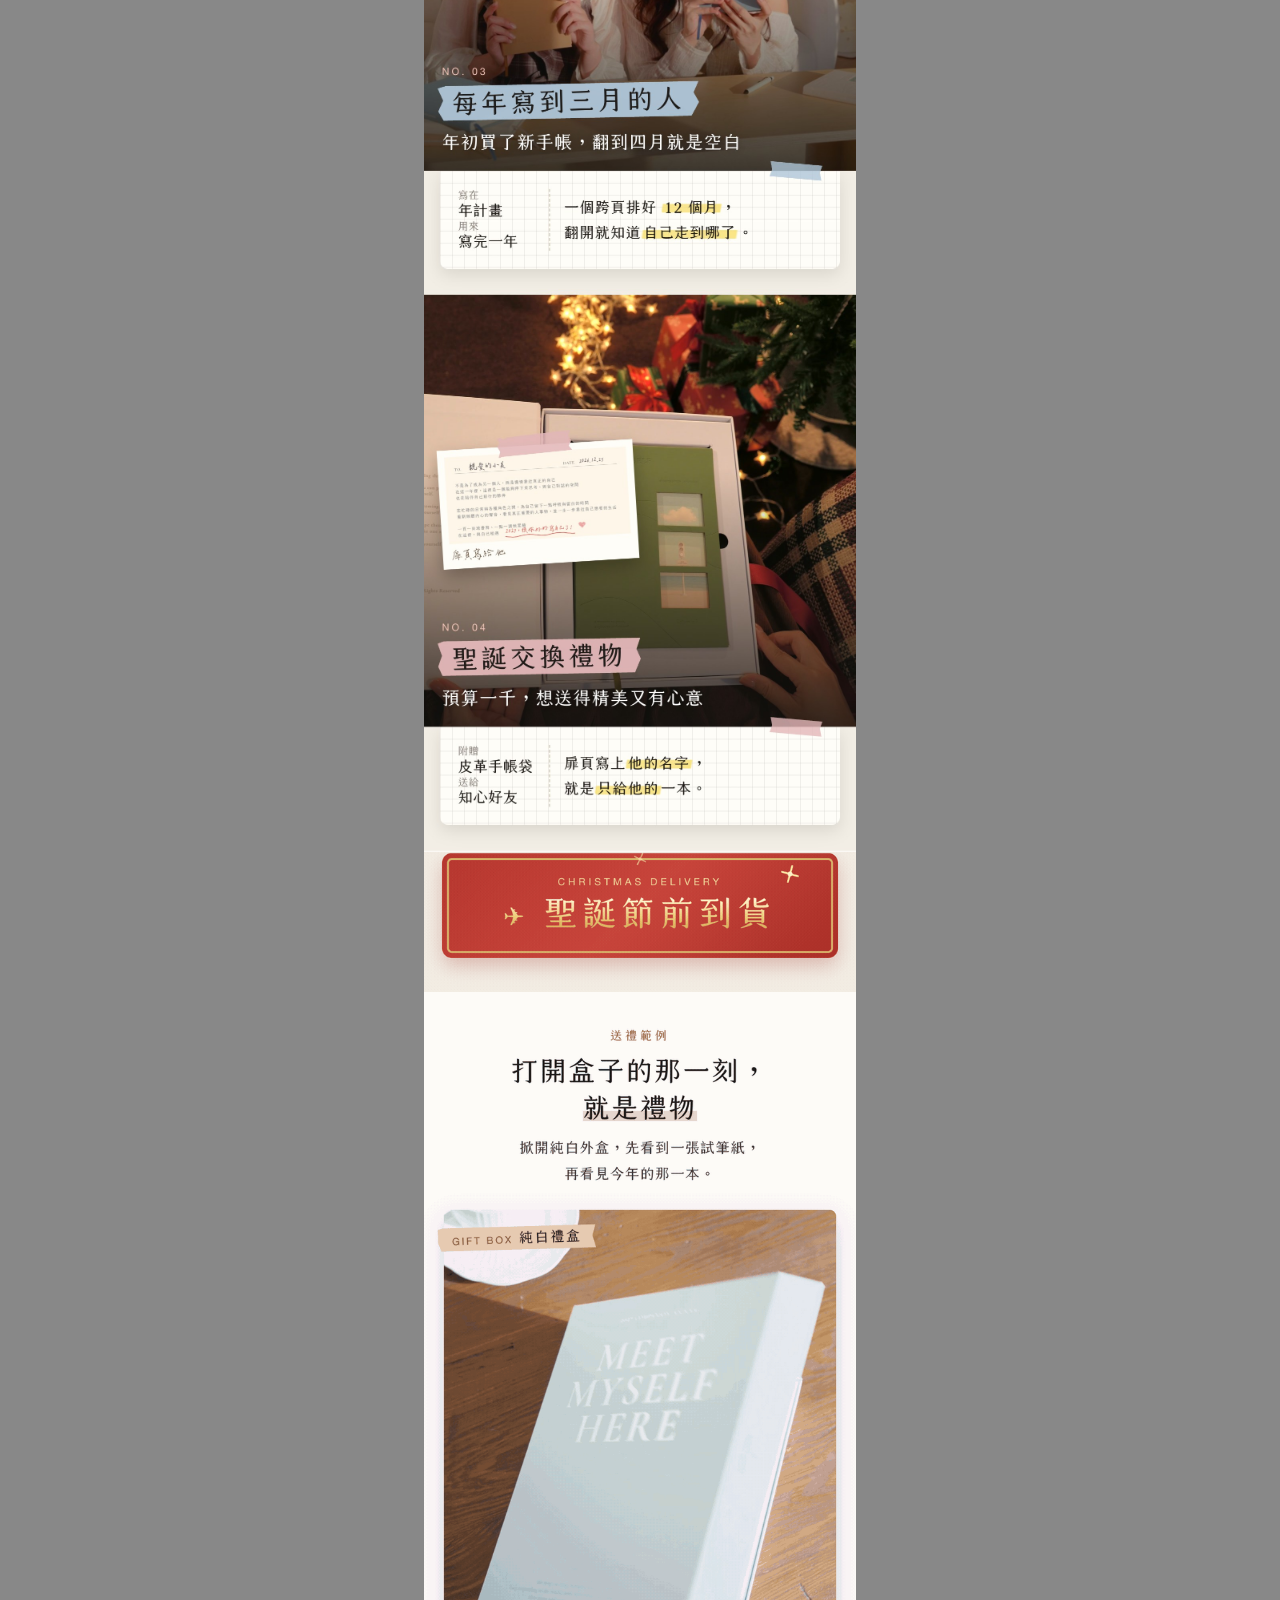
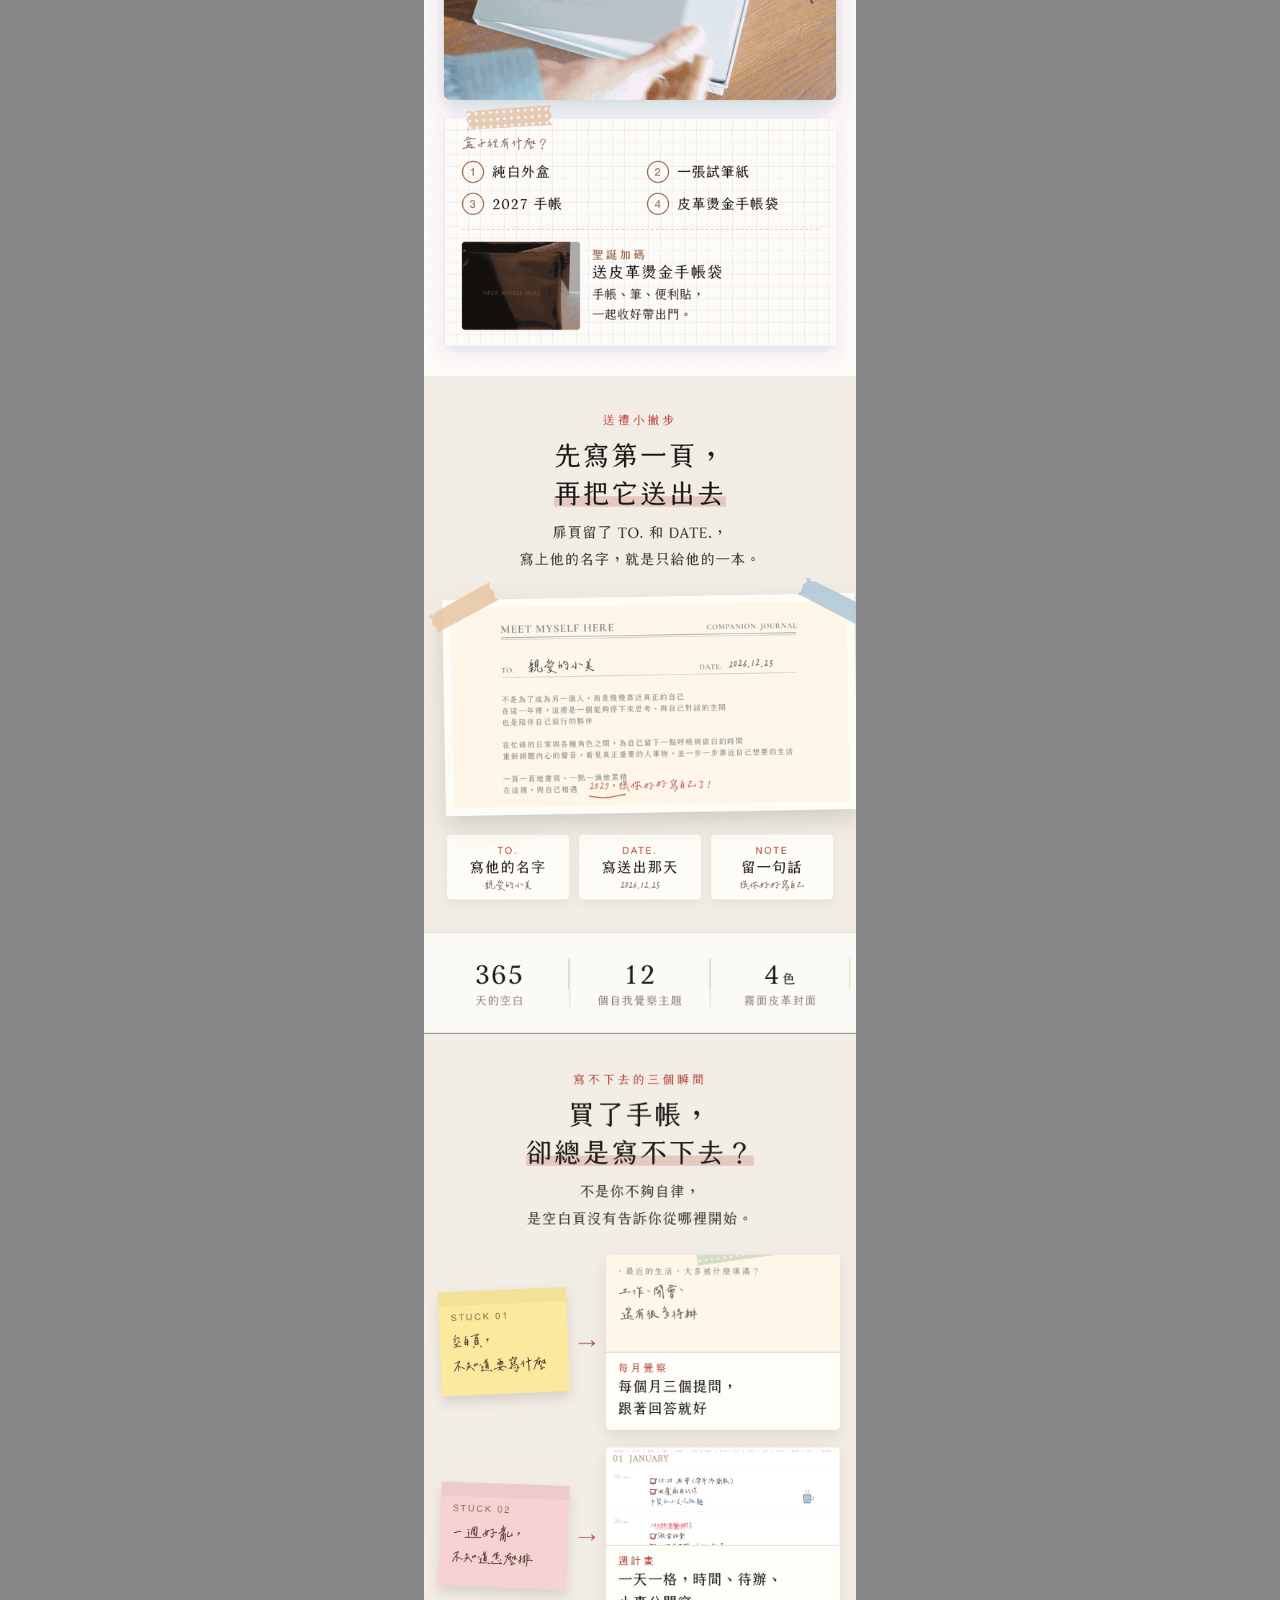
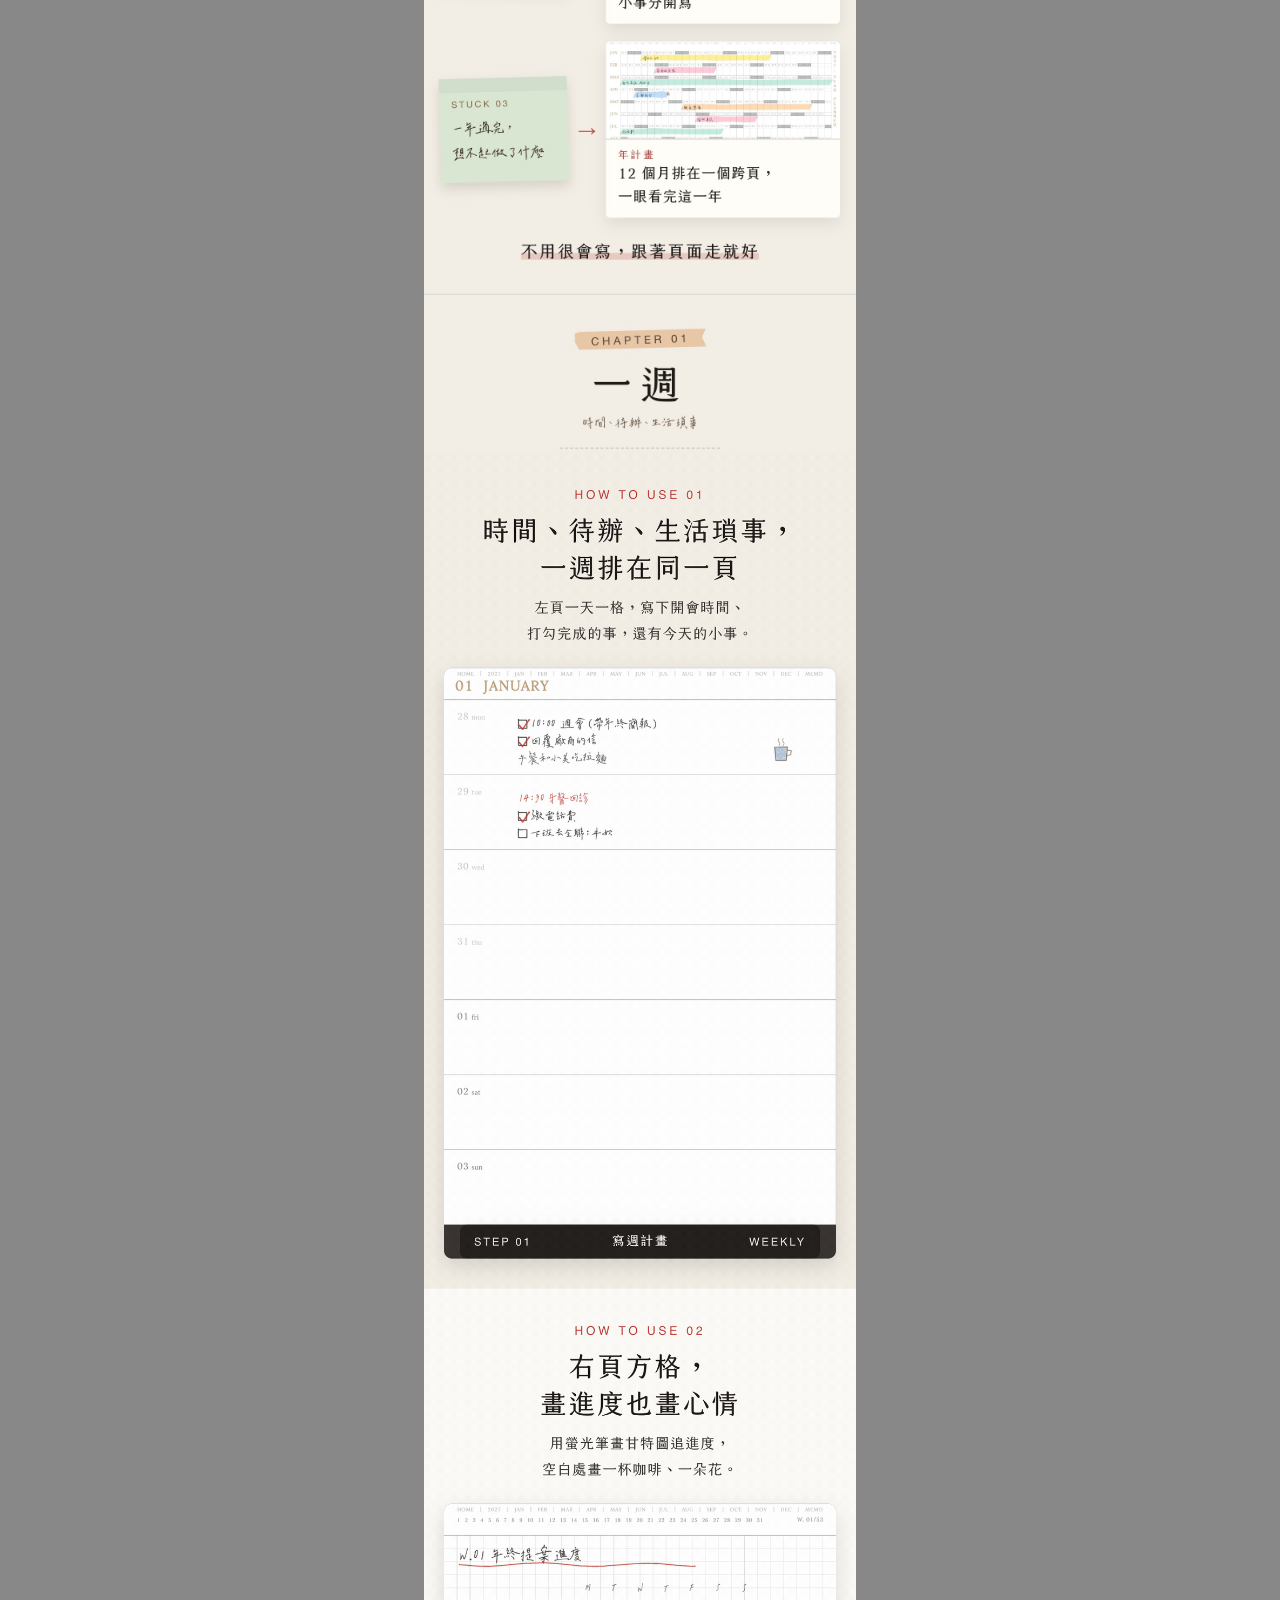
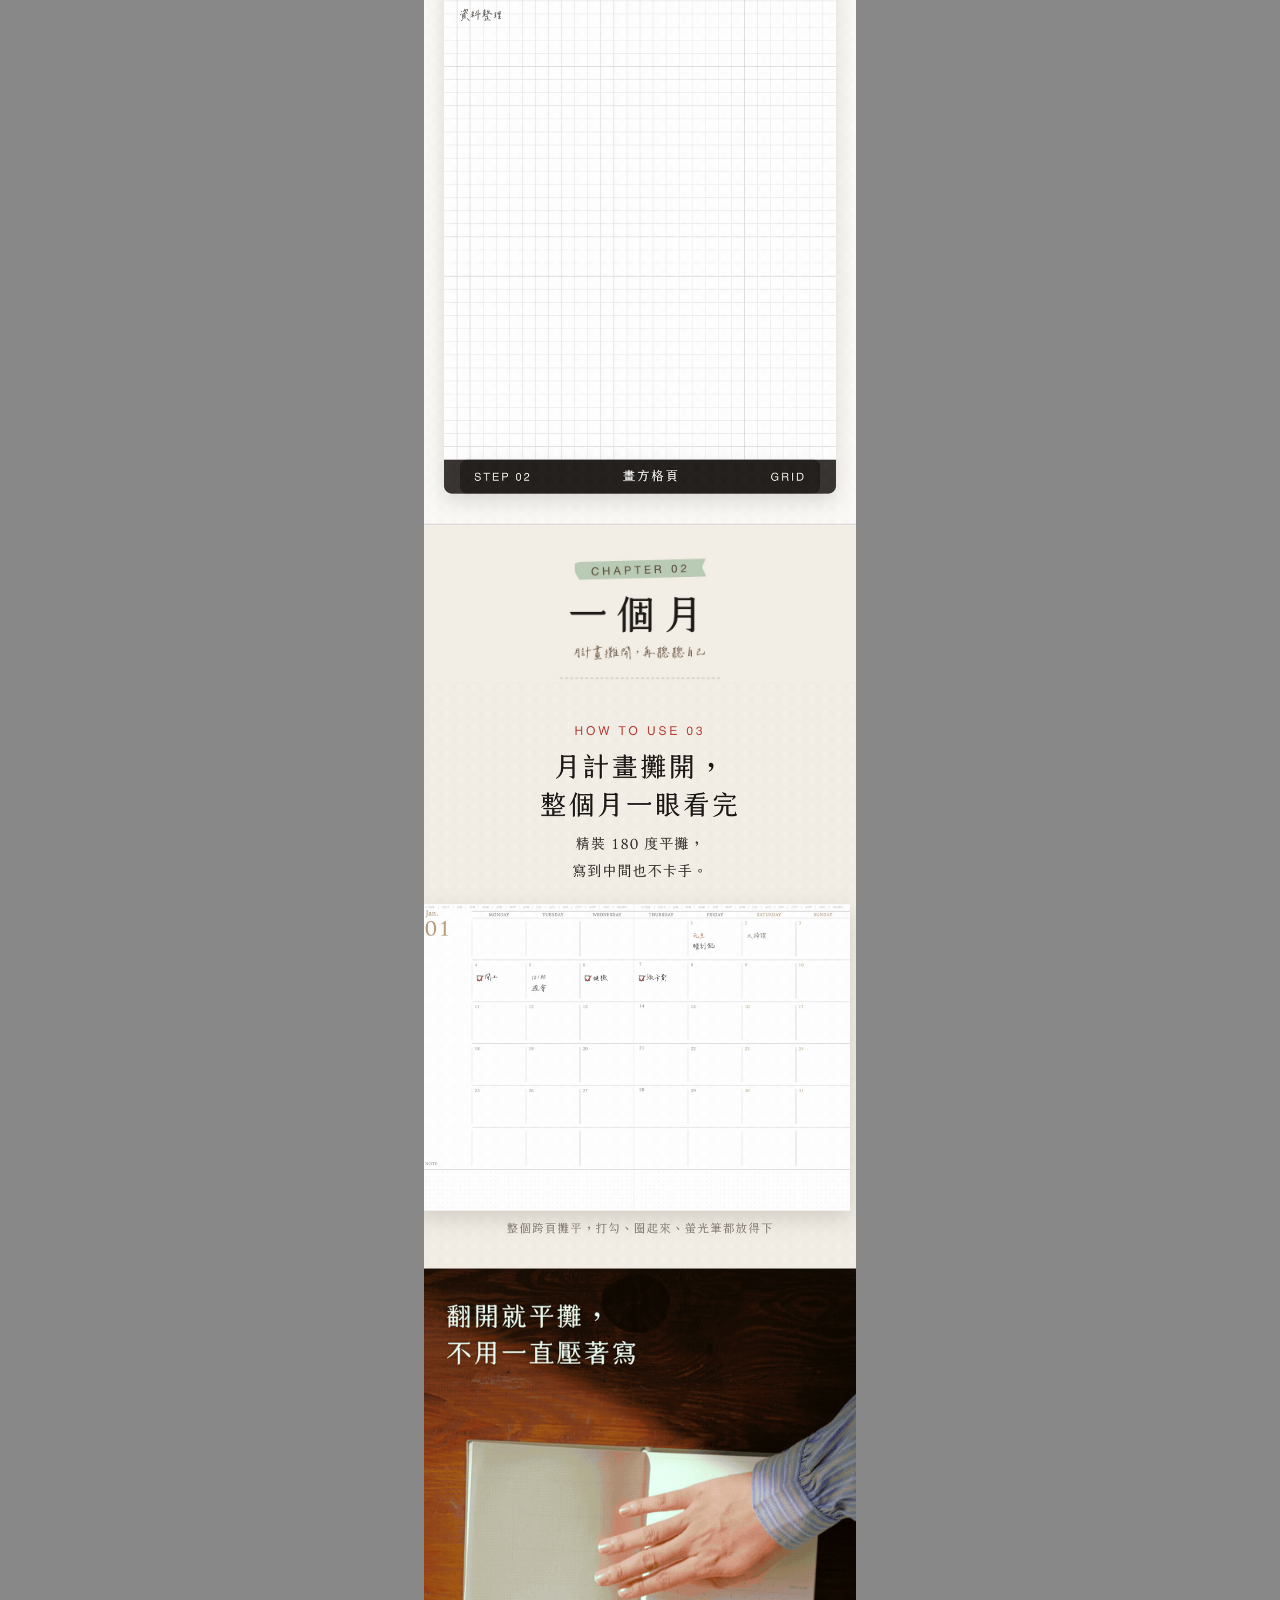
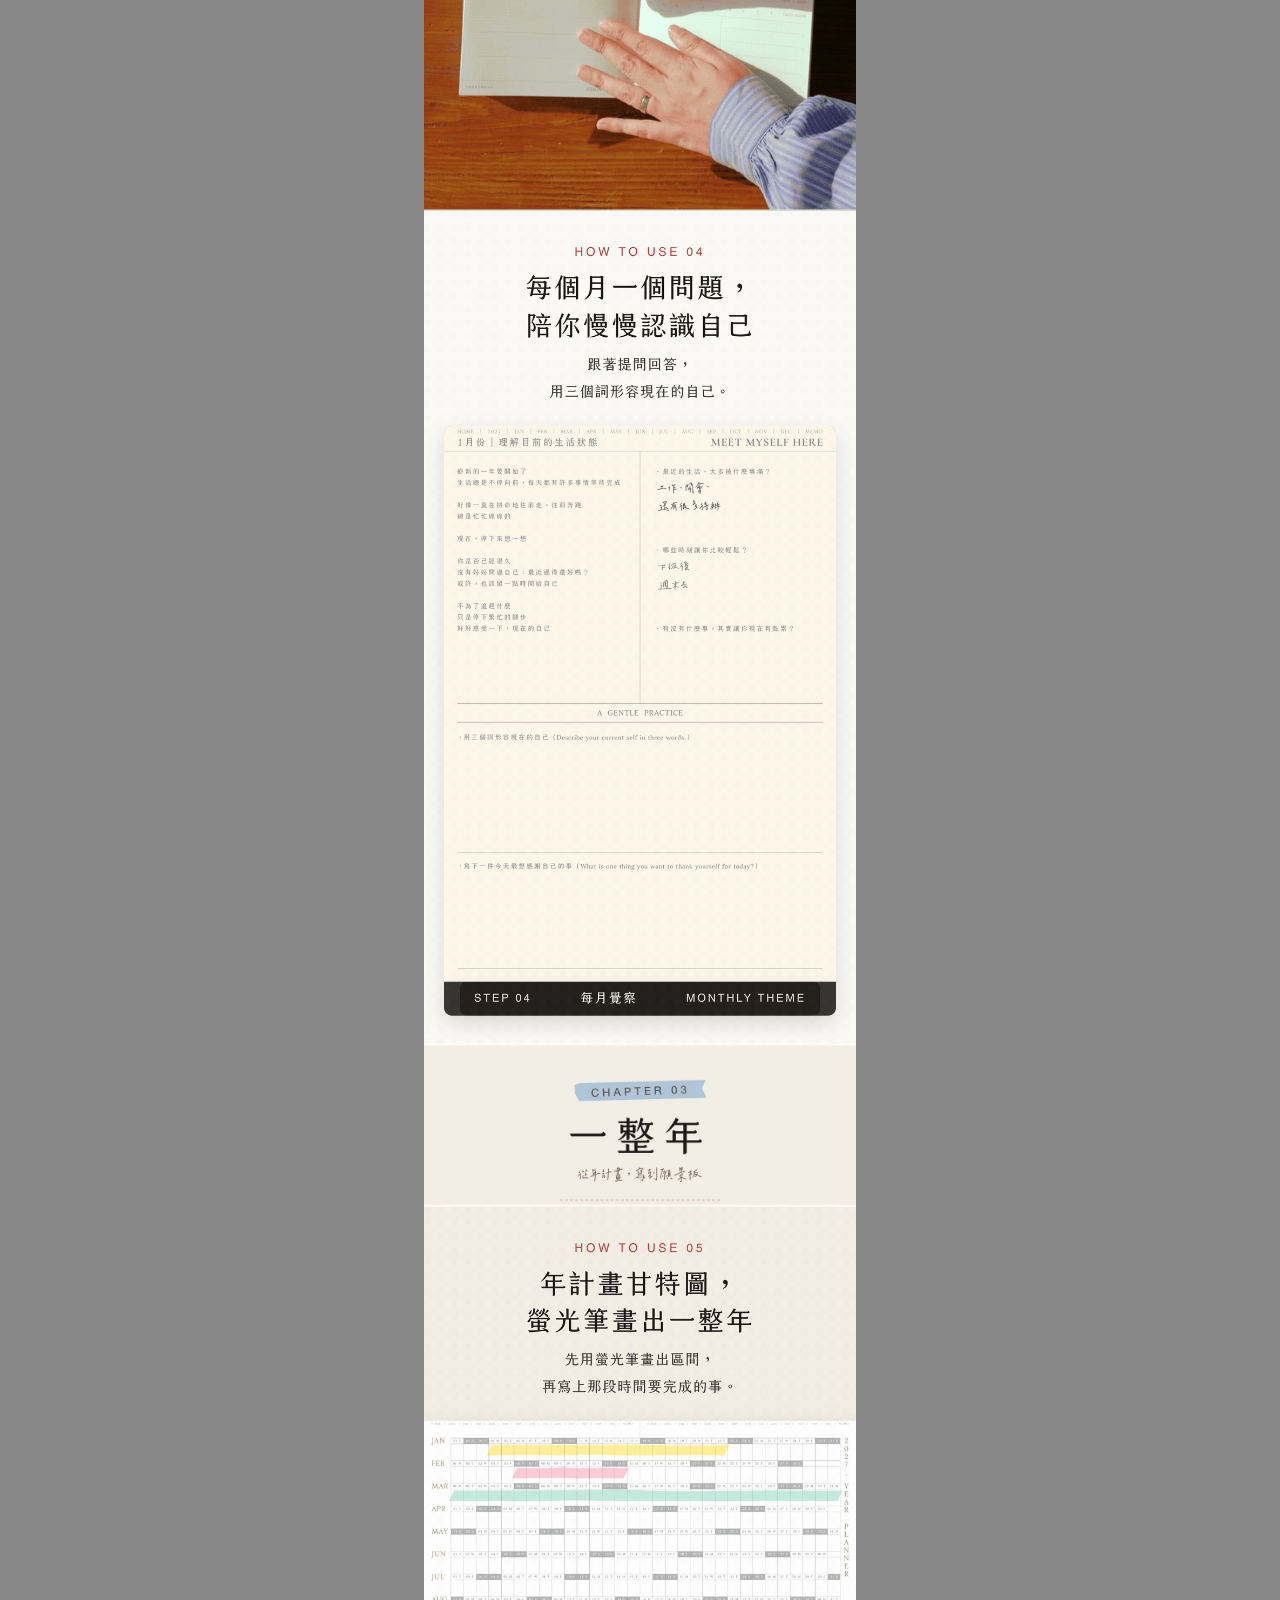
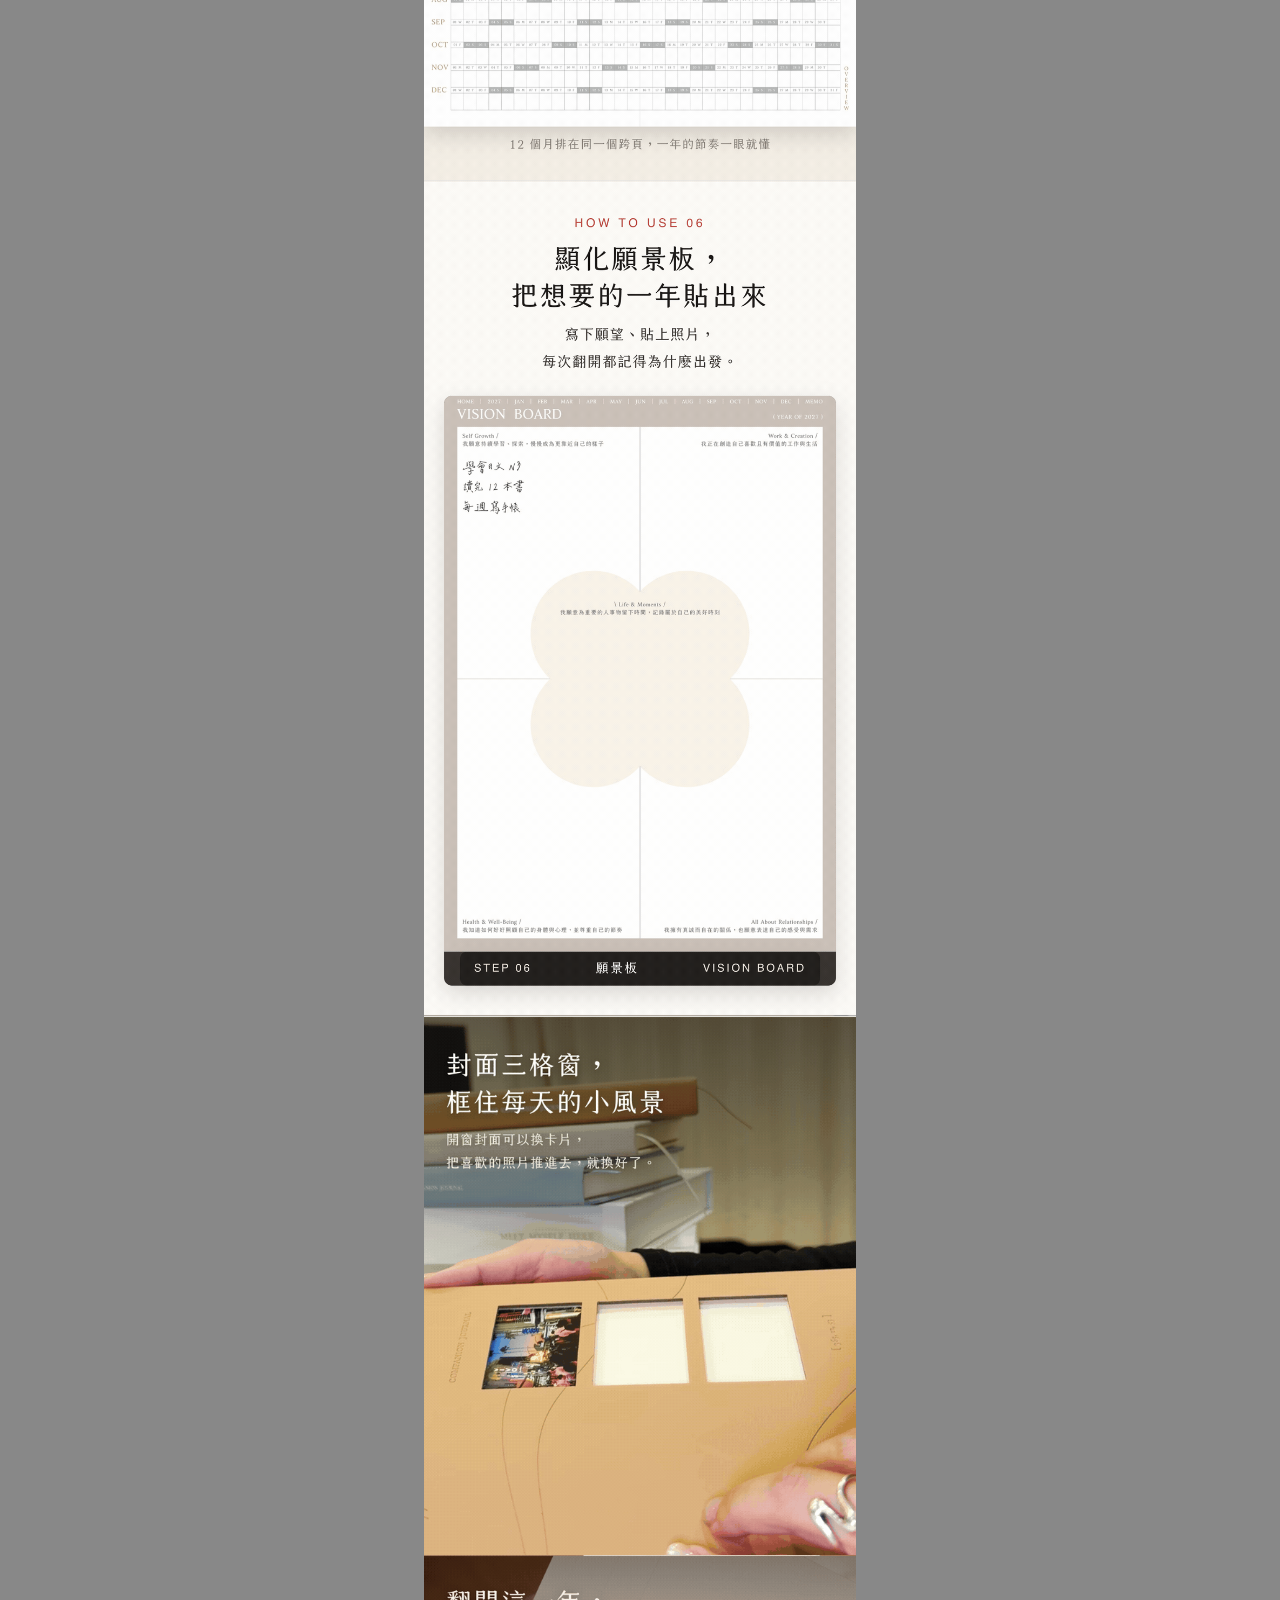
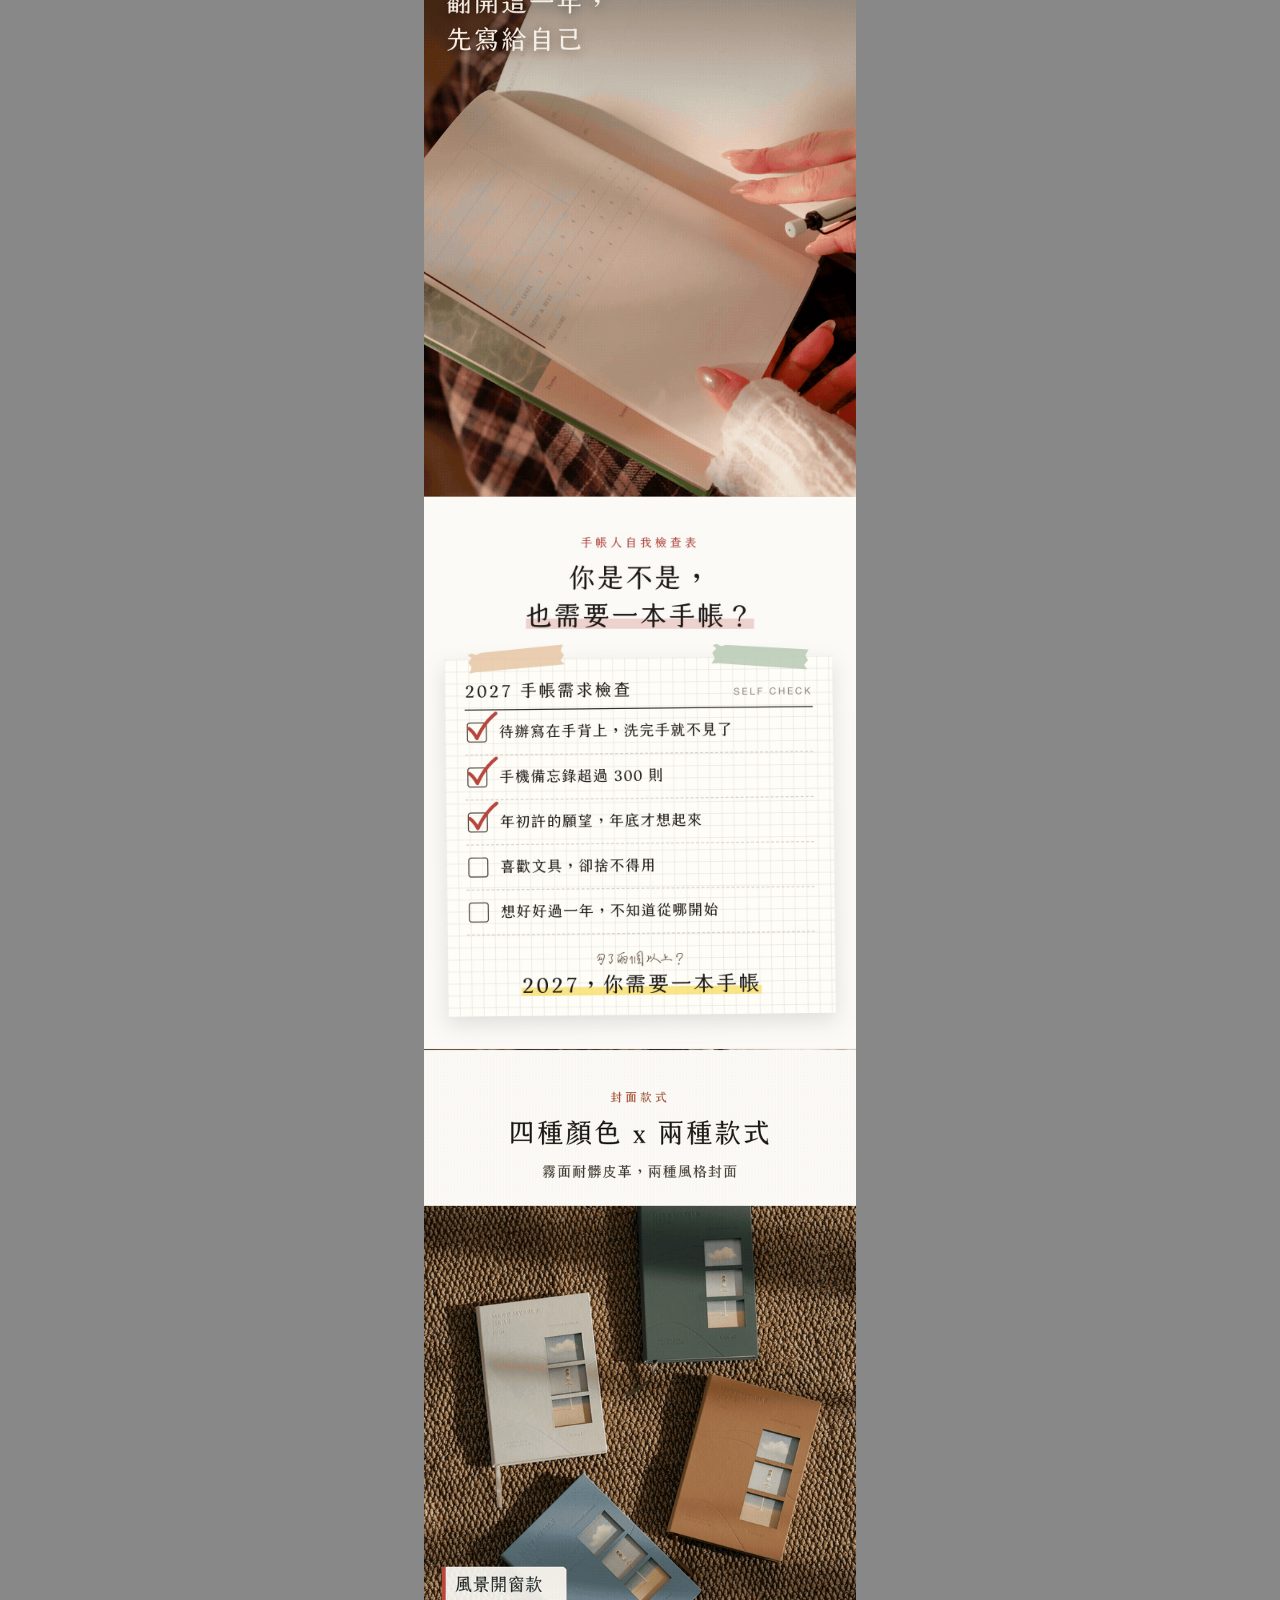
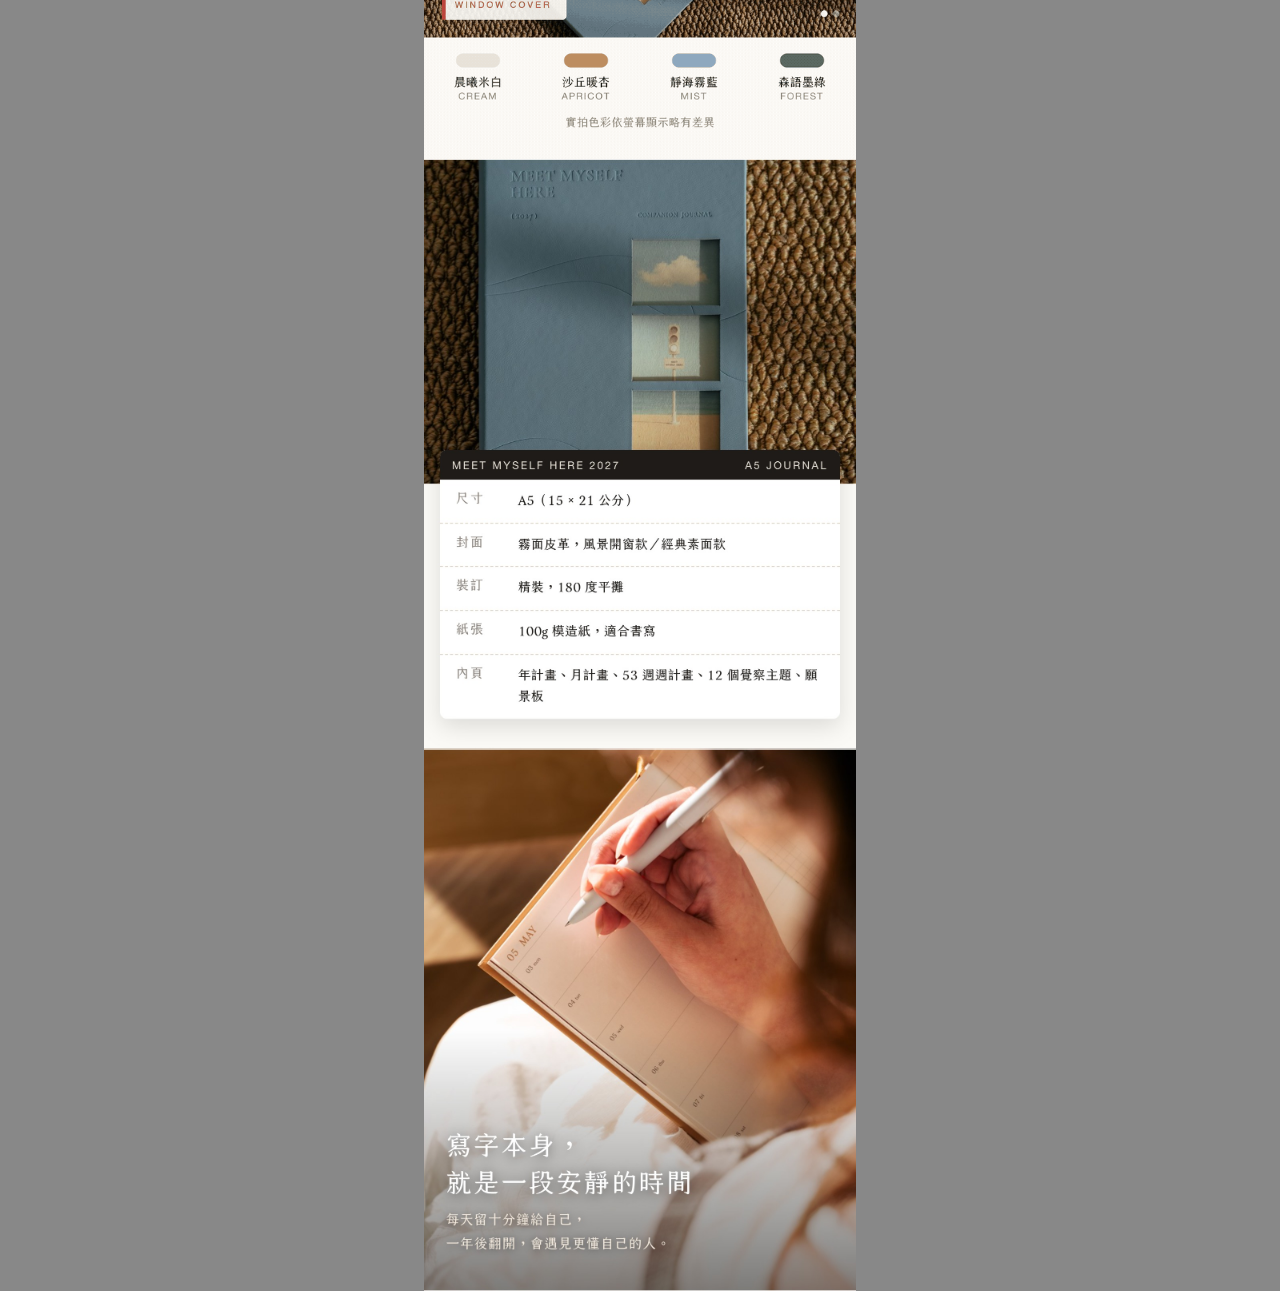
==== commit 2ac7f20b: "手帳落地頁 v11：受眾卡加手寫紙條、送禮範例兩張、痛點示範、HOW TO USE 分章、自我檢查表 Co-Authored-By: Claude Opus 5.5 <noreply@anthropi" ====
--- a/index.html
+++ b/index.html
@@ -1,17 +1,23 @@
-<!doctype html><meta charset="utf-8"><meta name="viewport" content="width=device-width,initial-scale=1"><title>手帳落地頁 v10</title><style>body{margin:0;background:#888}main{max-width:432px;margin:0 auto;background:#fff}img{display:block;width:100%}</style><main><img src="說明圖_1080寬/03_誰適合這本手帳.jpg">
-<img src="說明圖_1080寬/03c_聖誕交換禮物_打開禮盒_GIF.gif">
+<!doctype html><meta charset="utf-8"><meta name="viewport" content="width=device-width,initial-scale=1"><title>手帳落地頁 v11</title><style>body{margin:0;background:#888}main{max-width:432px;margin:0 auto;background:#fff}img{display:block;width:100%}</style><main><img src="說明圖_1080寬/03_誰適合這本手帳.jpg">
+<img src="說明圖_1080寬/03a_受眾卡_每年寫到三月_交換禮物.jpg">
 <img src="說明圖_1080寬/03b_聖誕節前到貨_金光_GIF.gif">
+<img src="說明圖_1080寬/03c_送禮範例_打開禮盒_GIF.gif">
+<img src="說明圖_1080寬/03d_先寫第一頁再送_扉頁手寫_GIF.gif">
 <img src="說明圖_1080寬/04_數字列.jpg">
+<img src="說明圖_1080寬/04a_寫不下去的三個瞬間.jpg">
+<img src="說明圖_1080寬/05_章節01_一週.jpg">
 <img src="說明圖_1080寬/05a_週計畫_GIF.gif">
 <img src="說明圖_1080寬/05b_方格頁甘特圖_GIF.gif">
+<img src="說明圖_1080寬/05c_章節02_一個月.jpg">
 <img src="說明圖_1080寬/06_月計畫攤平_GIF.gif">
 <img src="說明圖_1080寬/06x_翻開就平攤_GIF.gif">
 <img src="說明圖_1080寬/06a_每月覺察_GIF.gif">
+<img src="說明圖_1080寬/06b0_章節03_一整年.jpg">
 <img src="說明圖_1080寬/06b_年計畫甘特圖_GIF.gif">
 <img src="說明圖_1080寬/06c_顯化願景板_GIF.gif">
 <img src="說明圖_1080寬/07_開窗封面推照片進去_GIF.gif">
 <img src="說明圖_1080寬/08_翻開這一年_GIF.gif">
+<img src="說明圖_1080寬/09_手帳人自我檢查表.jpg">
 <img src="說明圖_1080寬/10_四種顏色兩種款式_輪播_GIF.gif">
 <img src="說明圖_1080寬/11_規格.jpg">
-<img src="說明圖_1080寬/12_轉折.jpg">
-<img src="說明圖_1080寬/13_聖誕送手帳袋.jpg"></main>+<img src="說明圖_1080寬/12_轉折.jpg"></main>
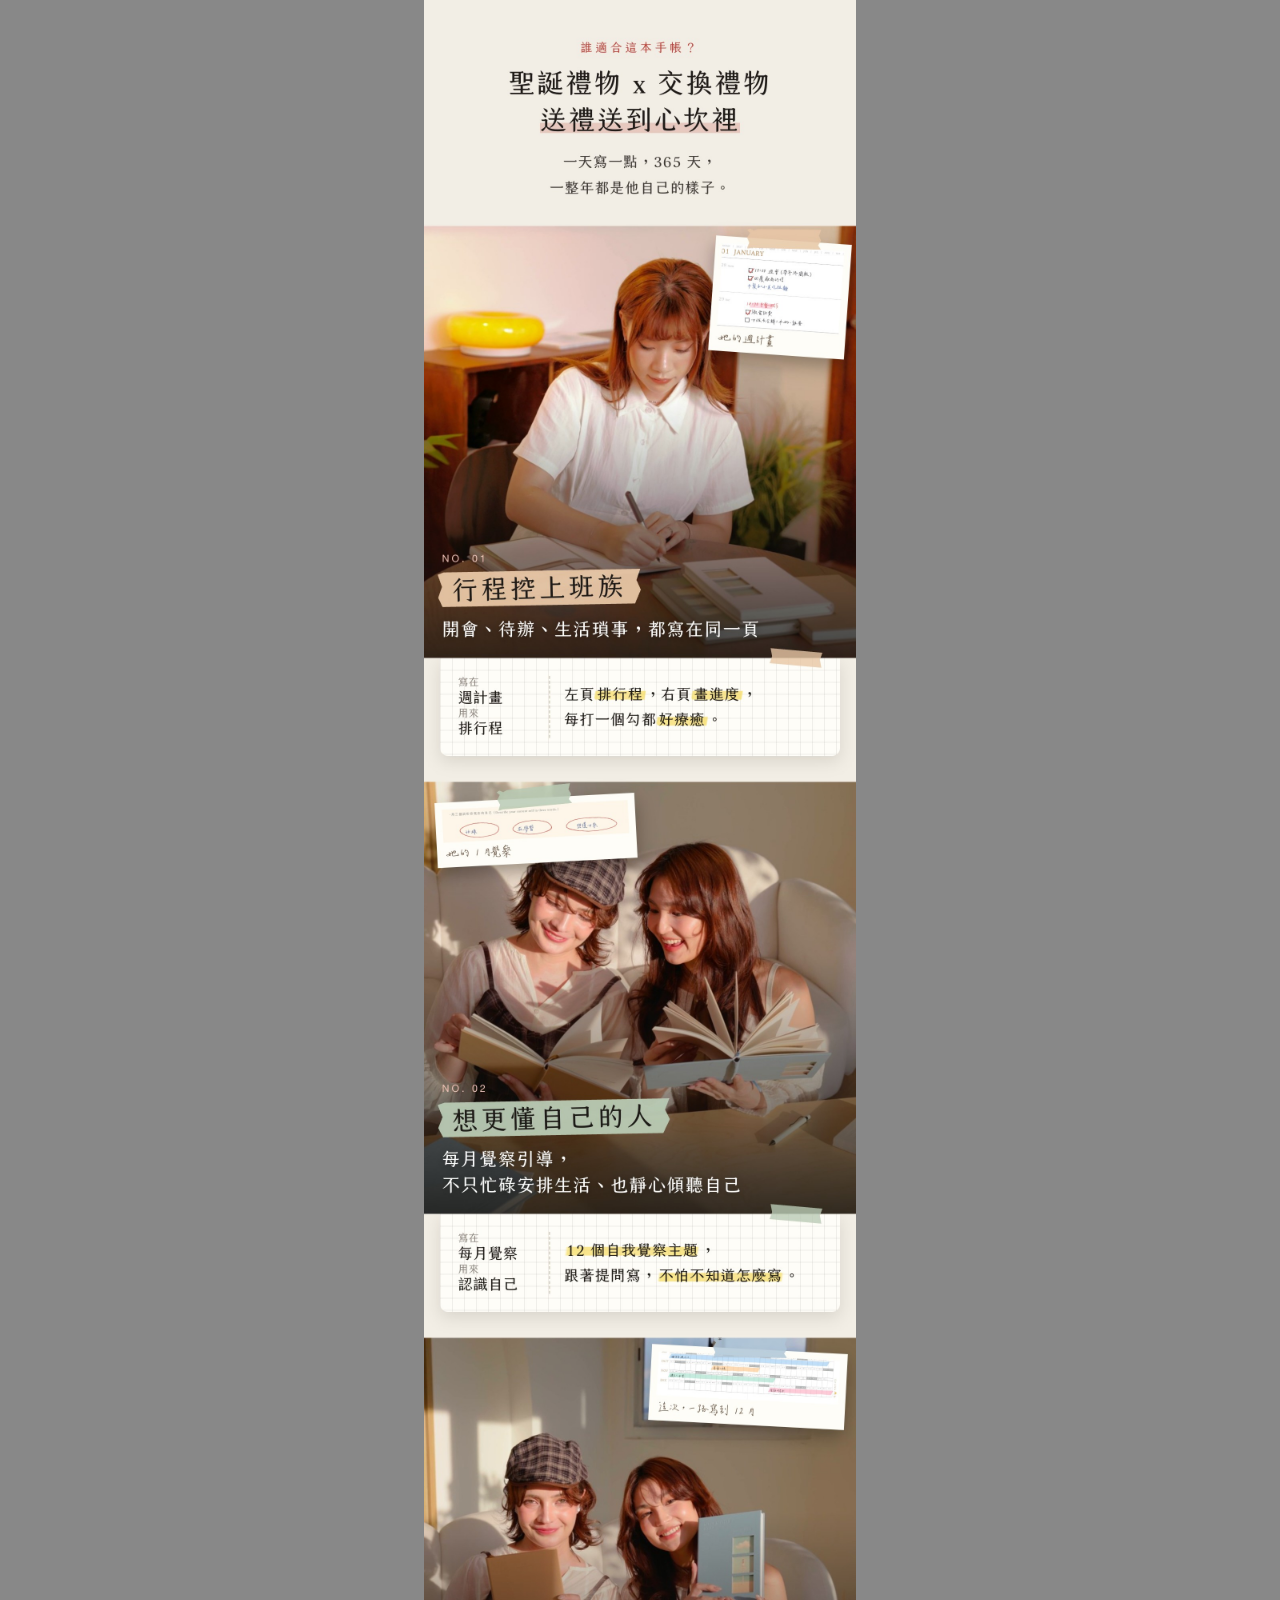
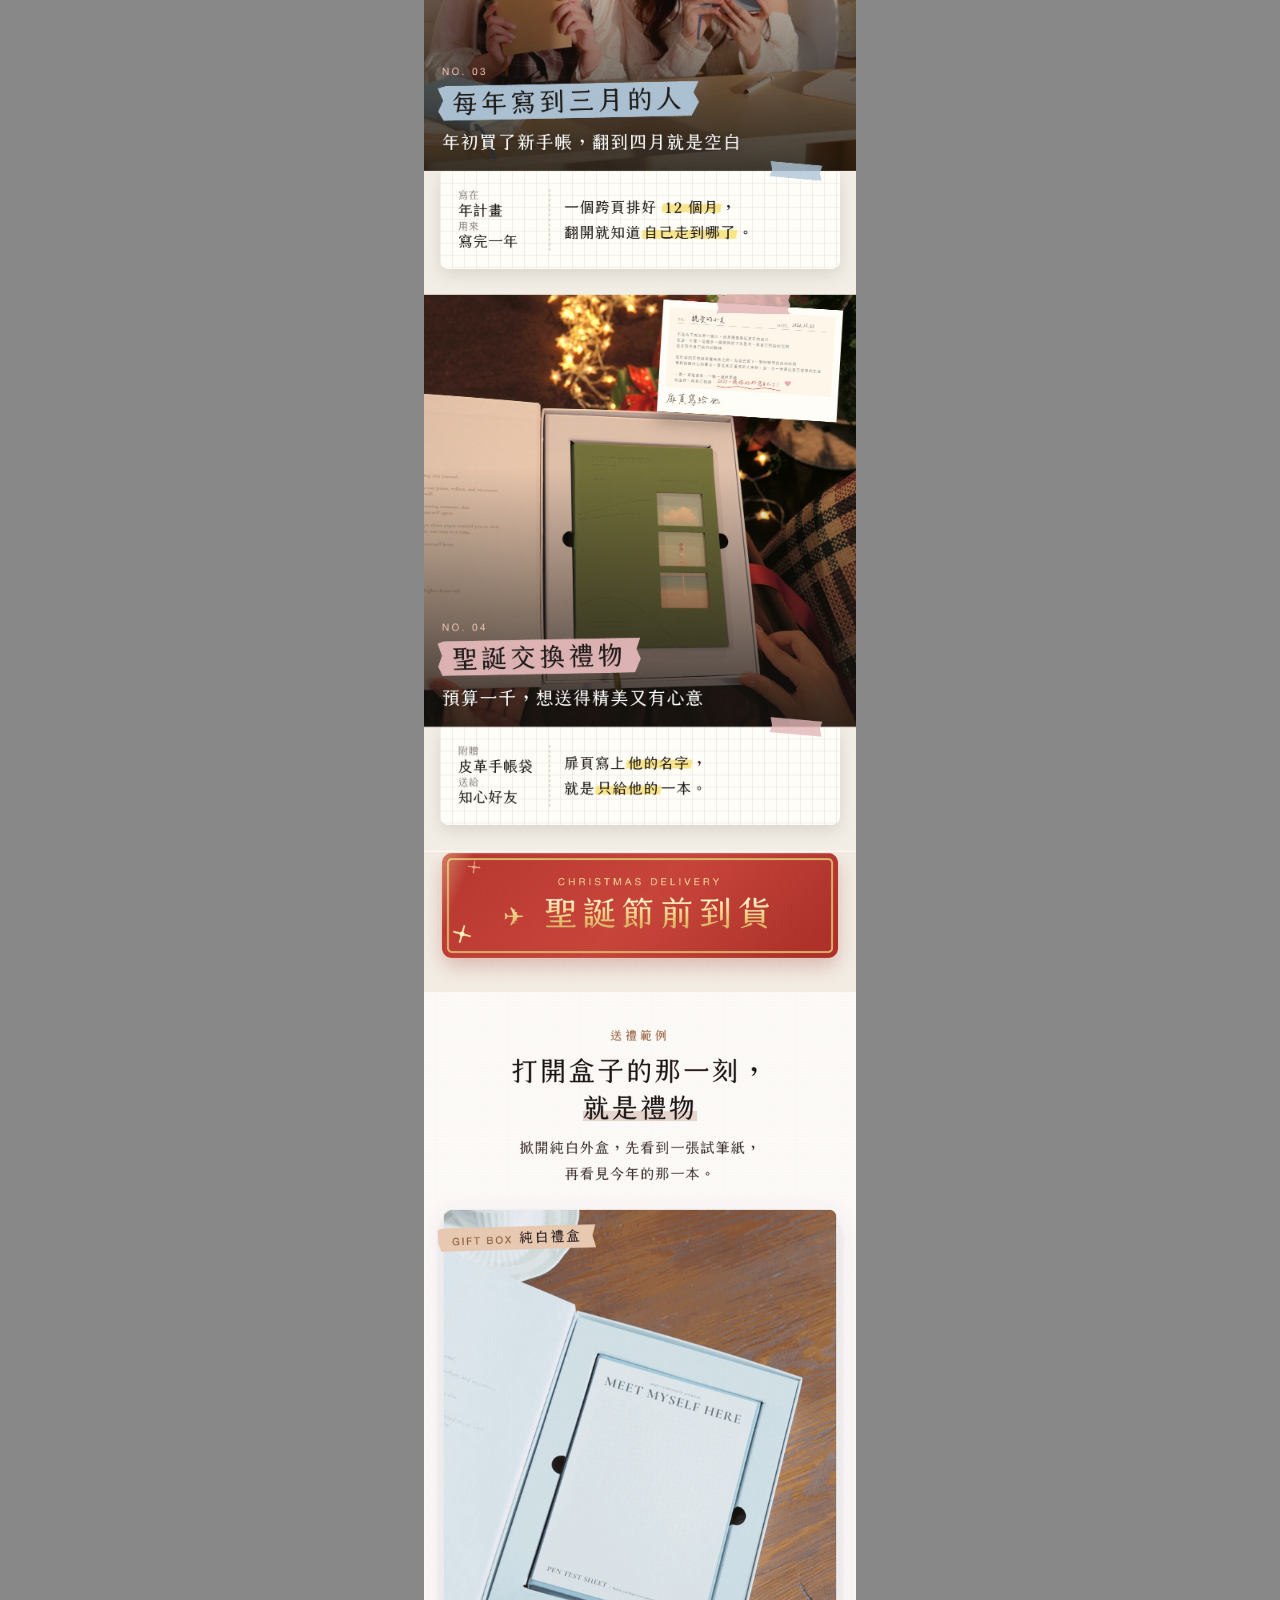
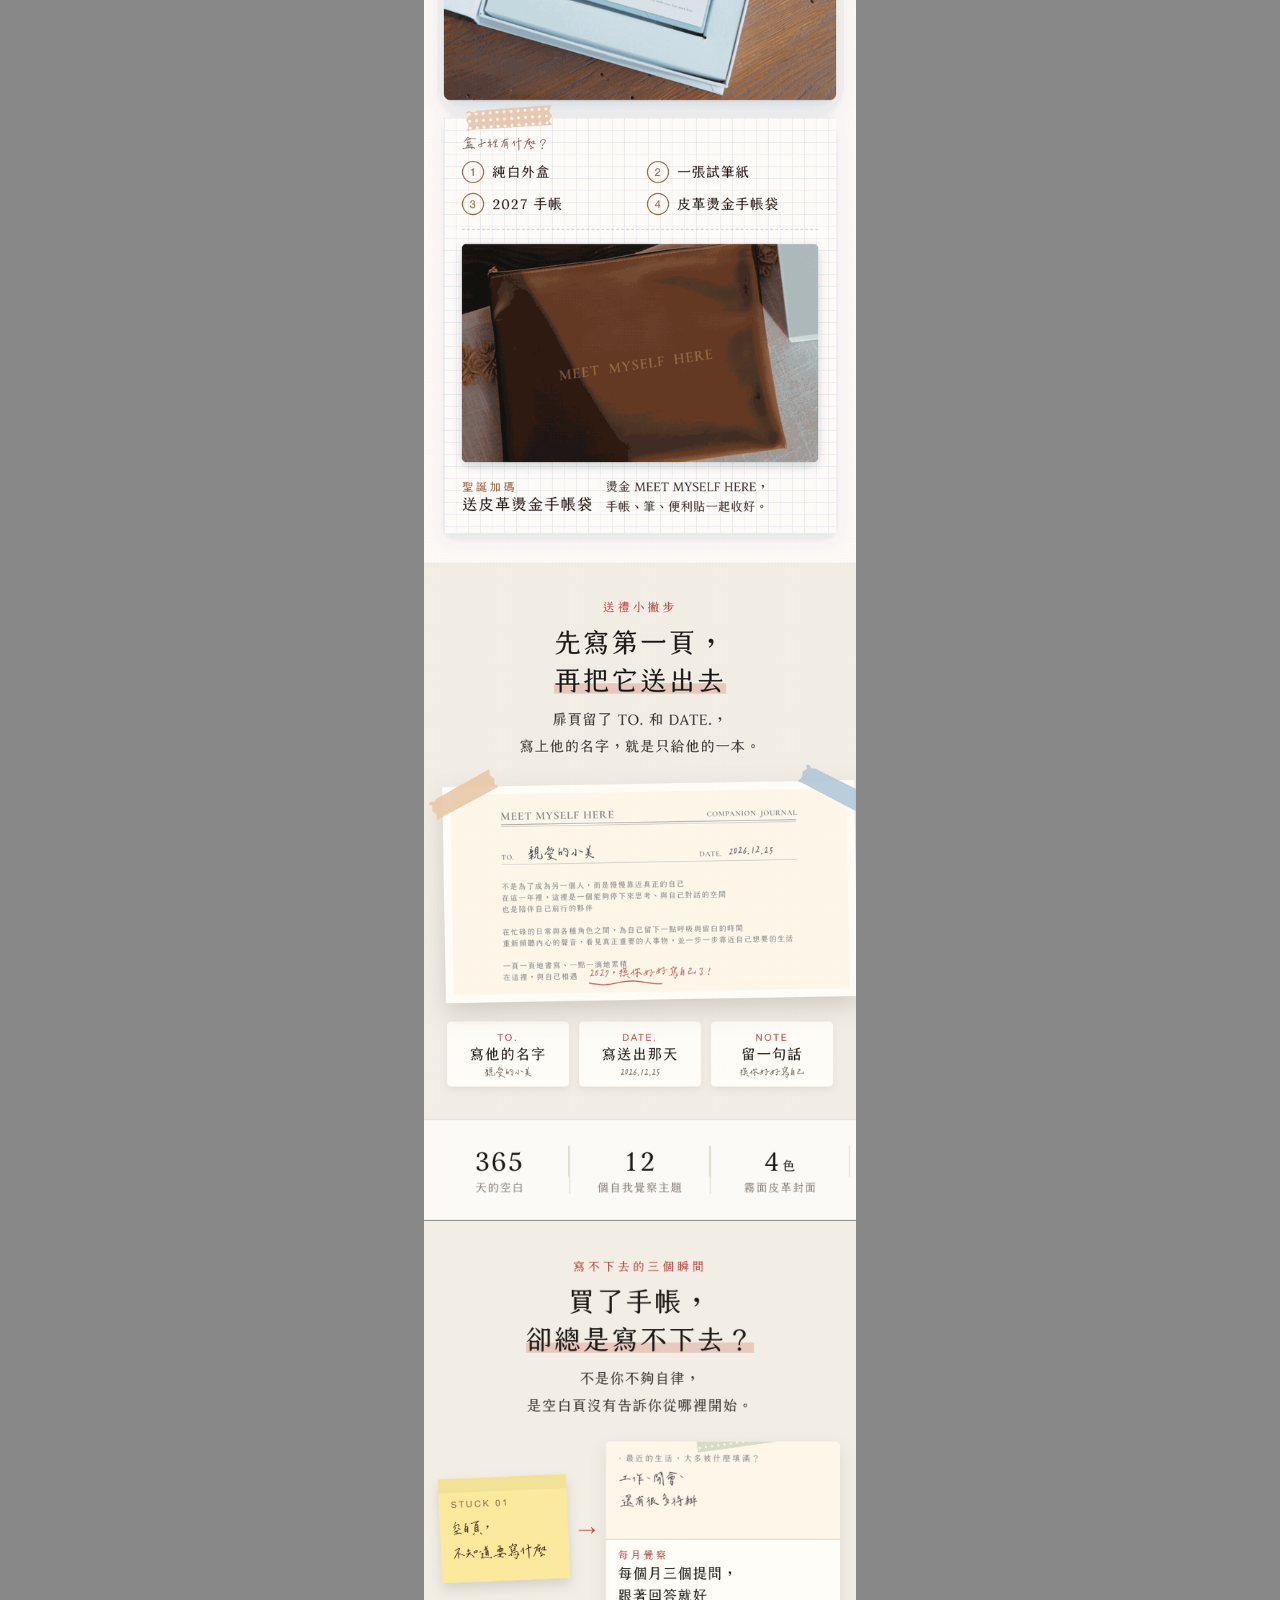
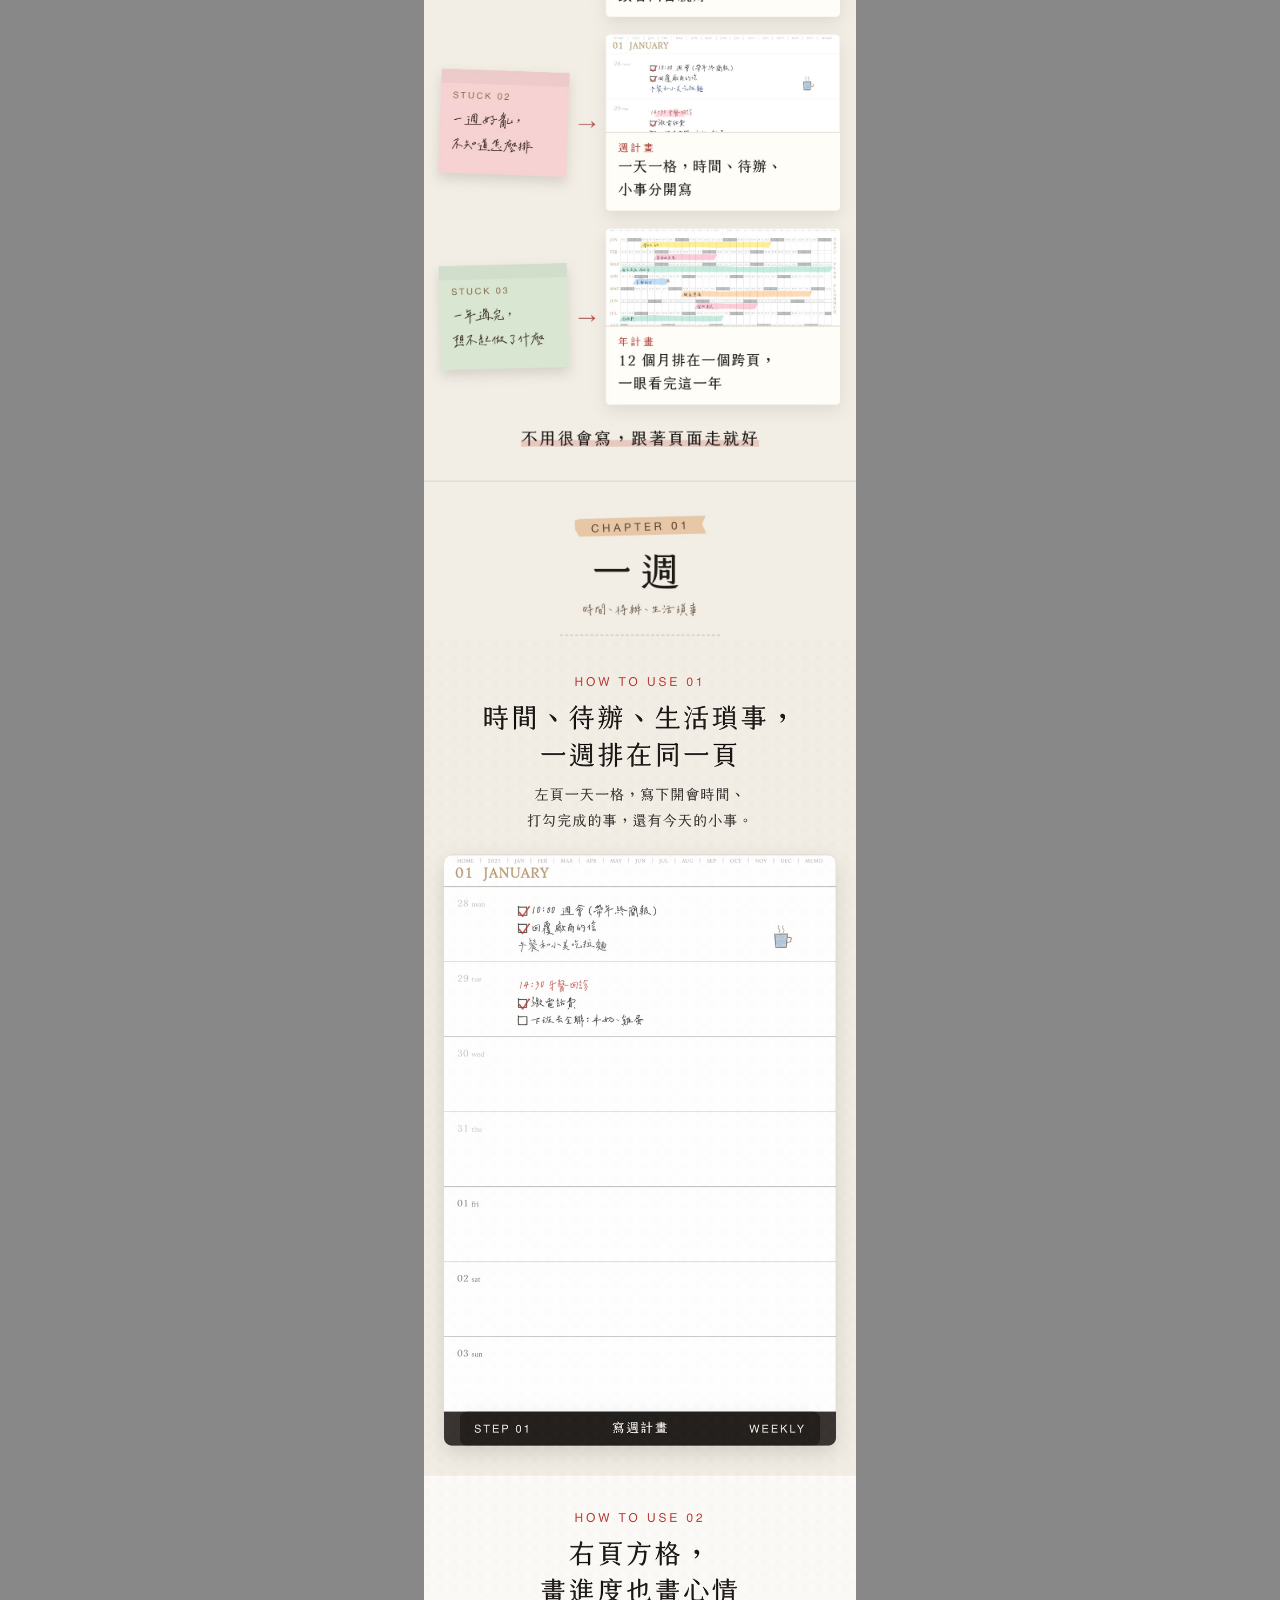
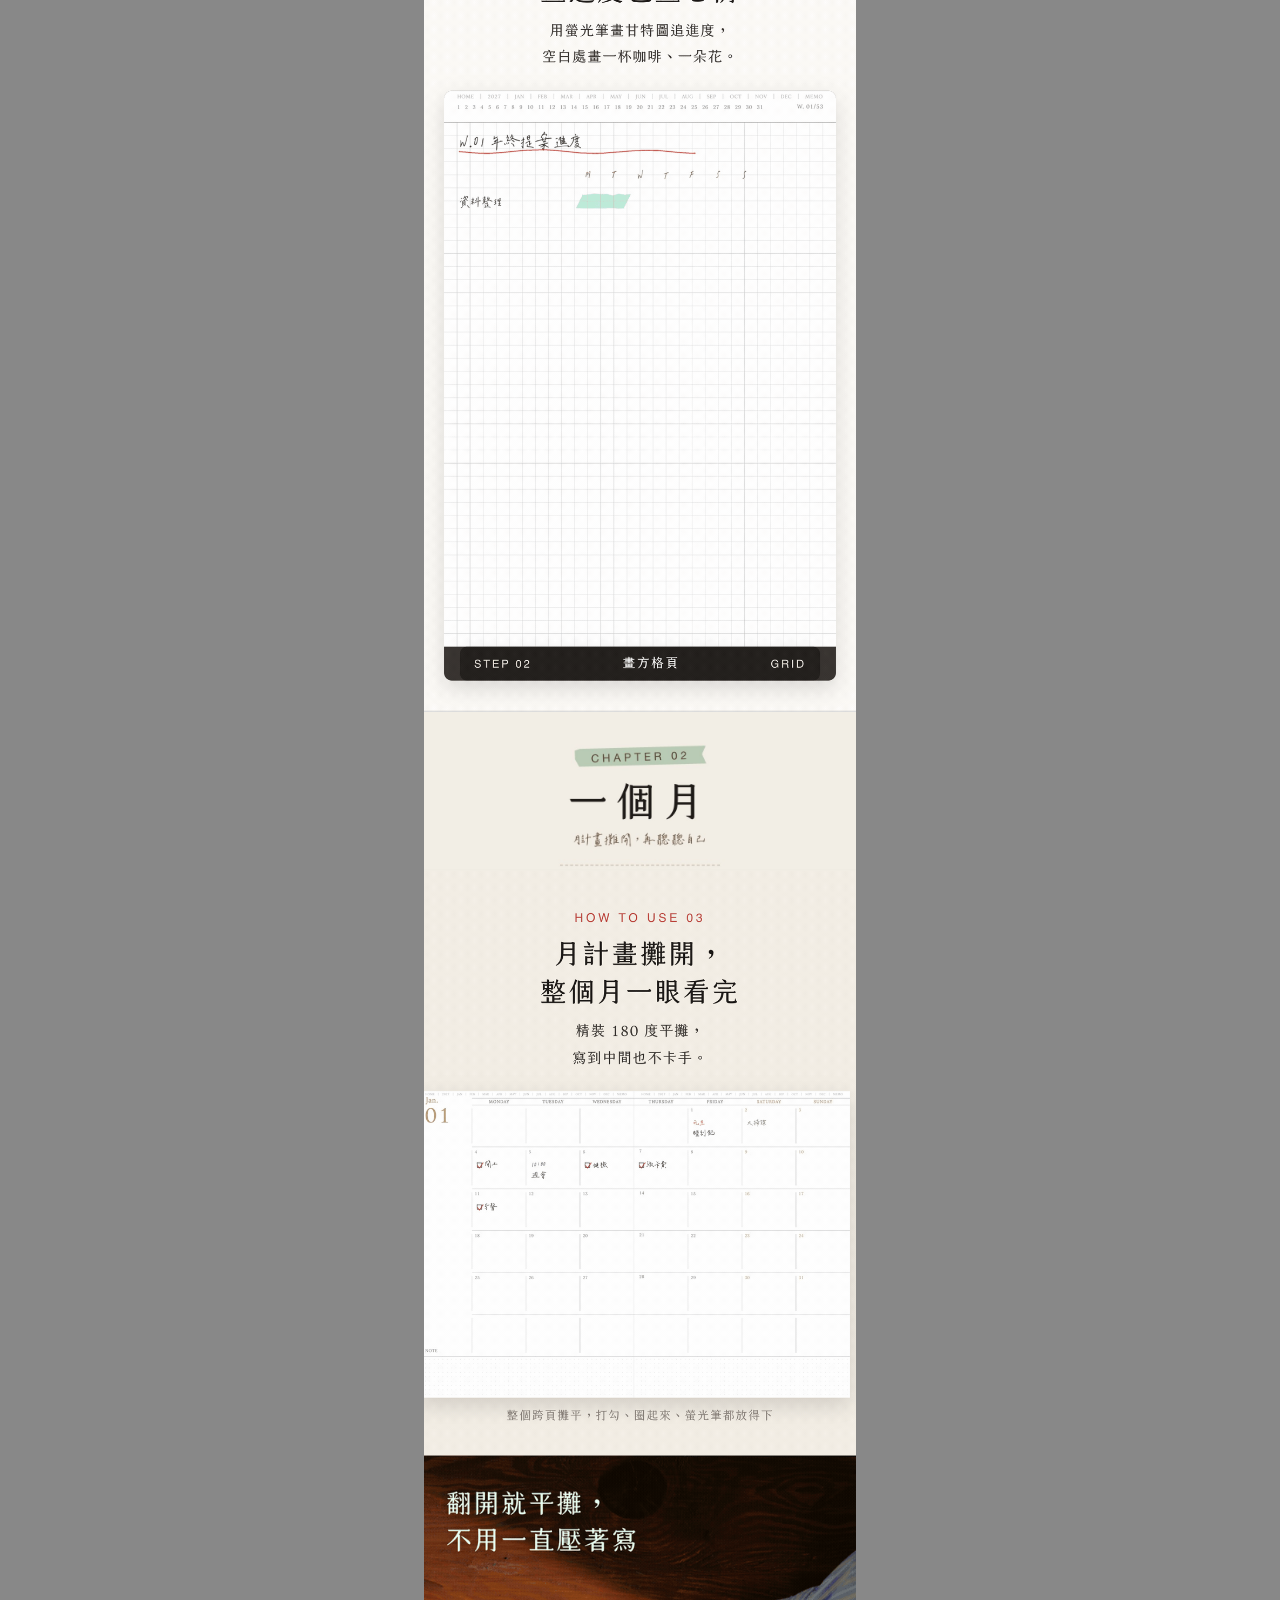
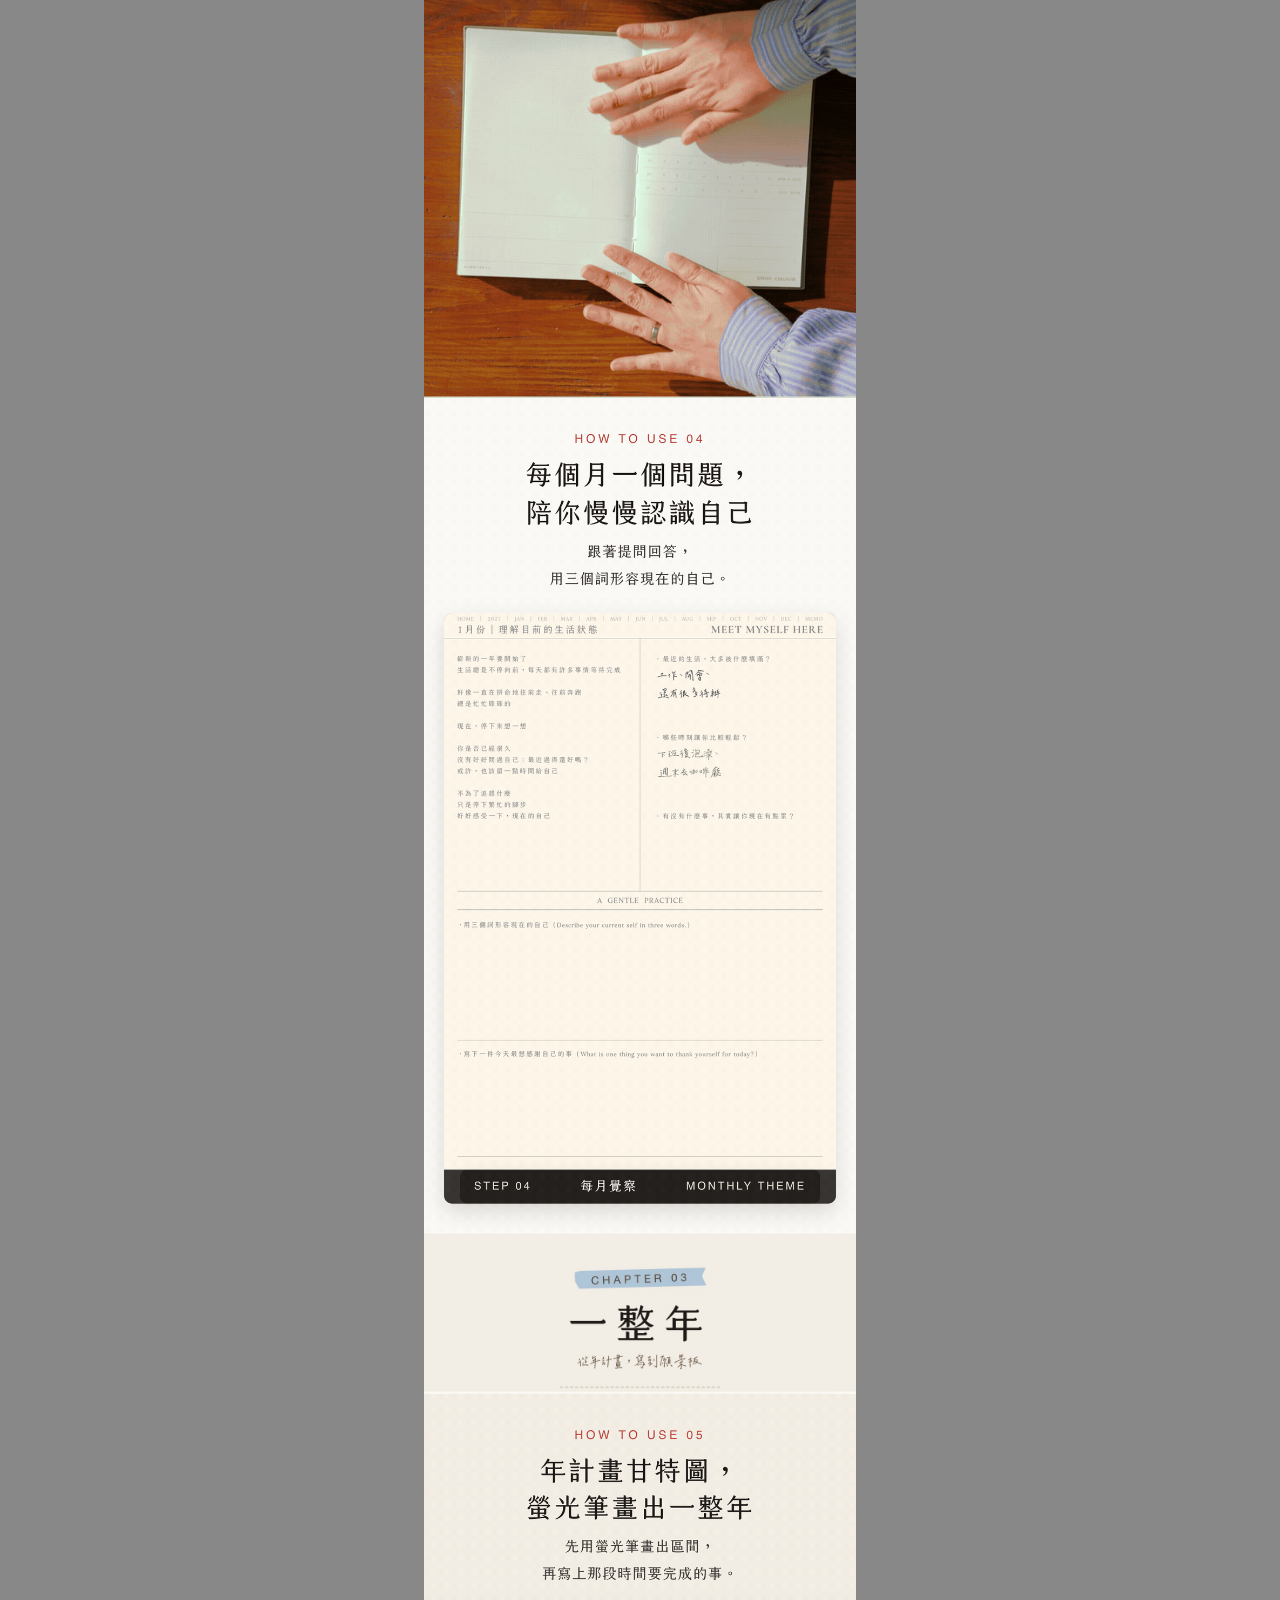
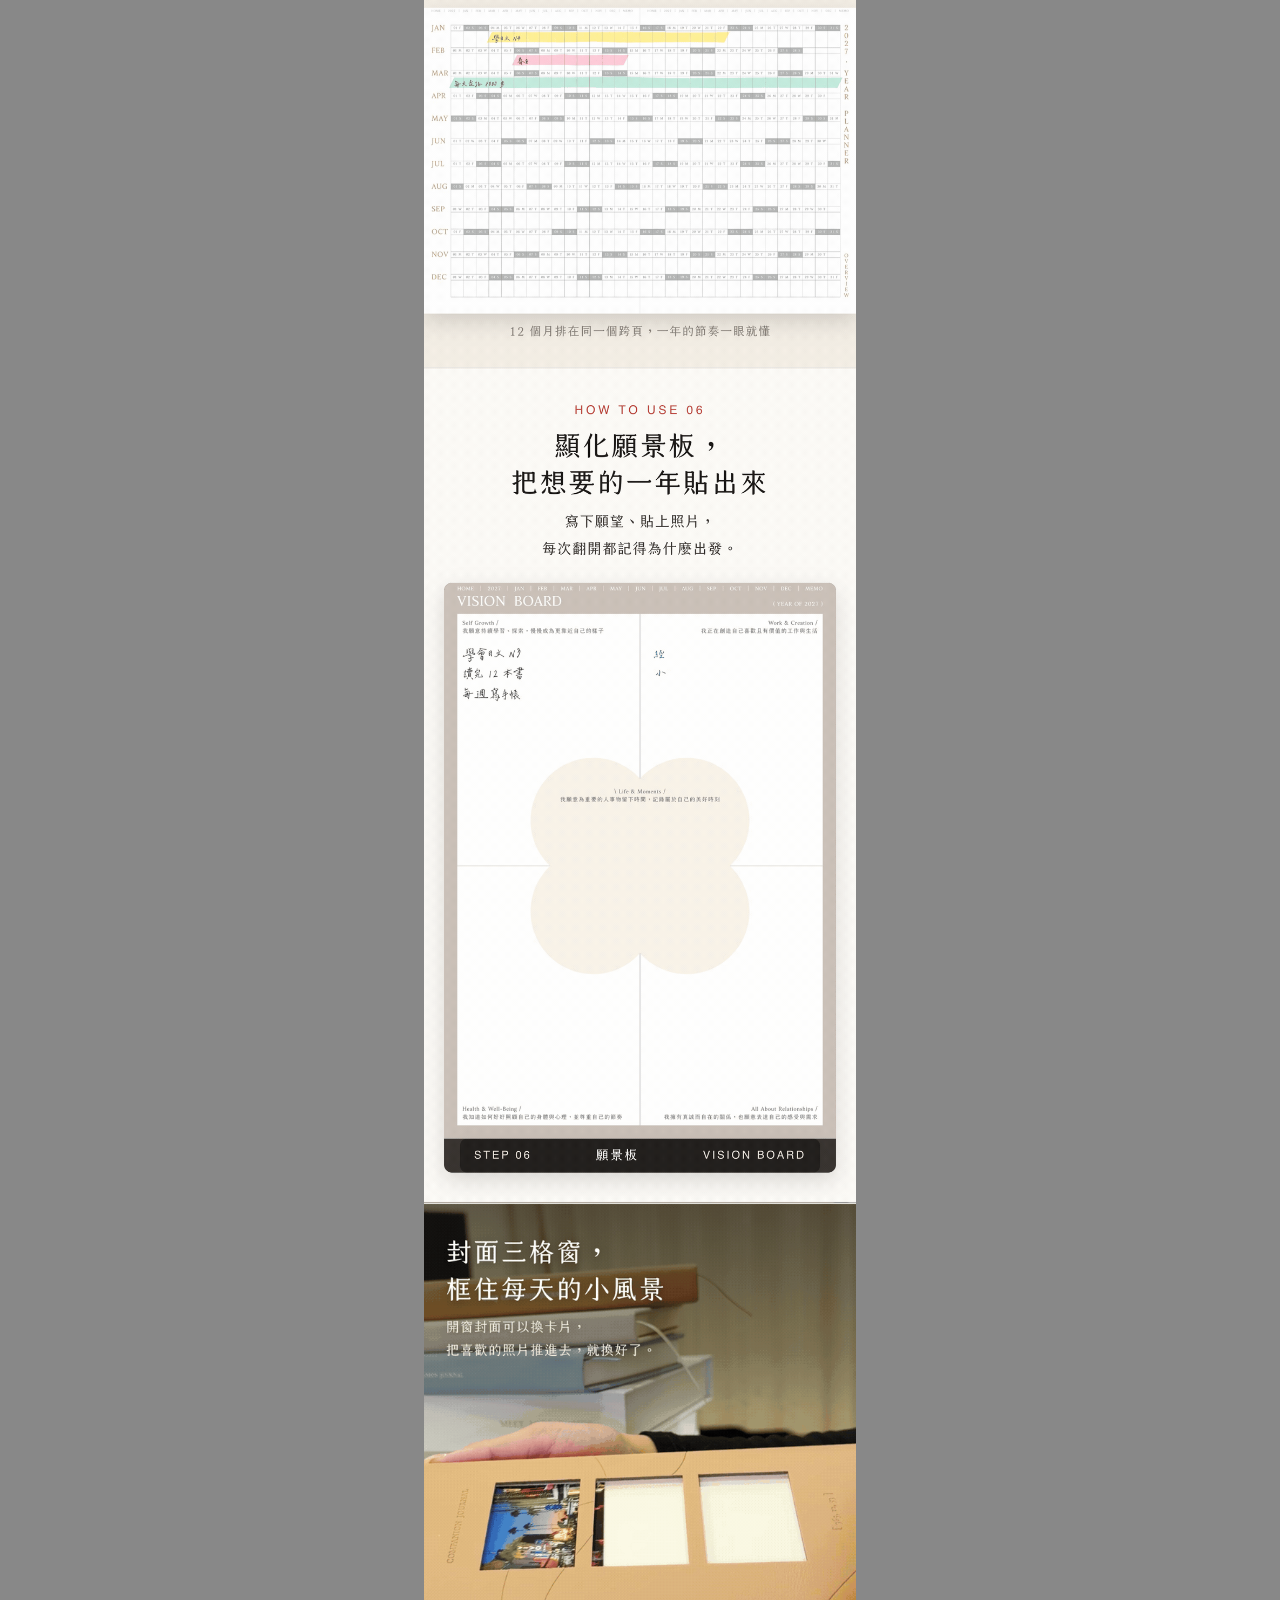
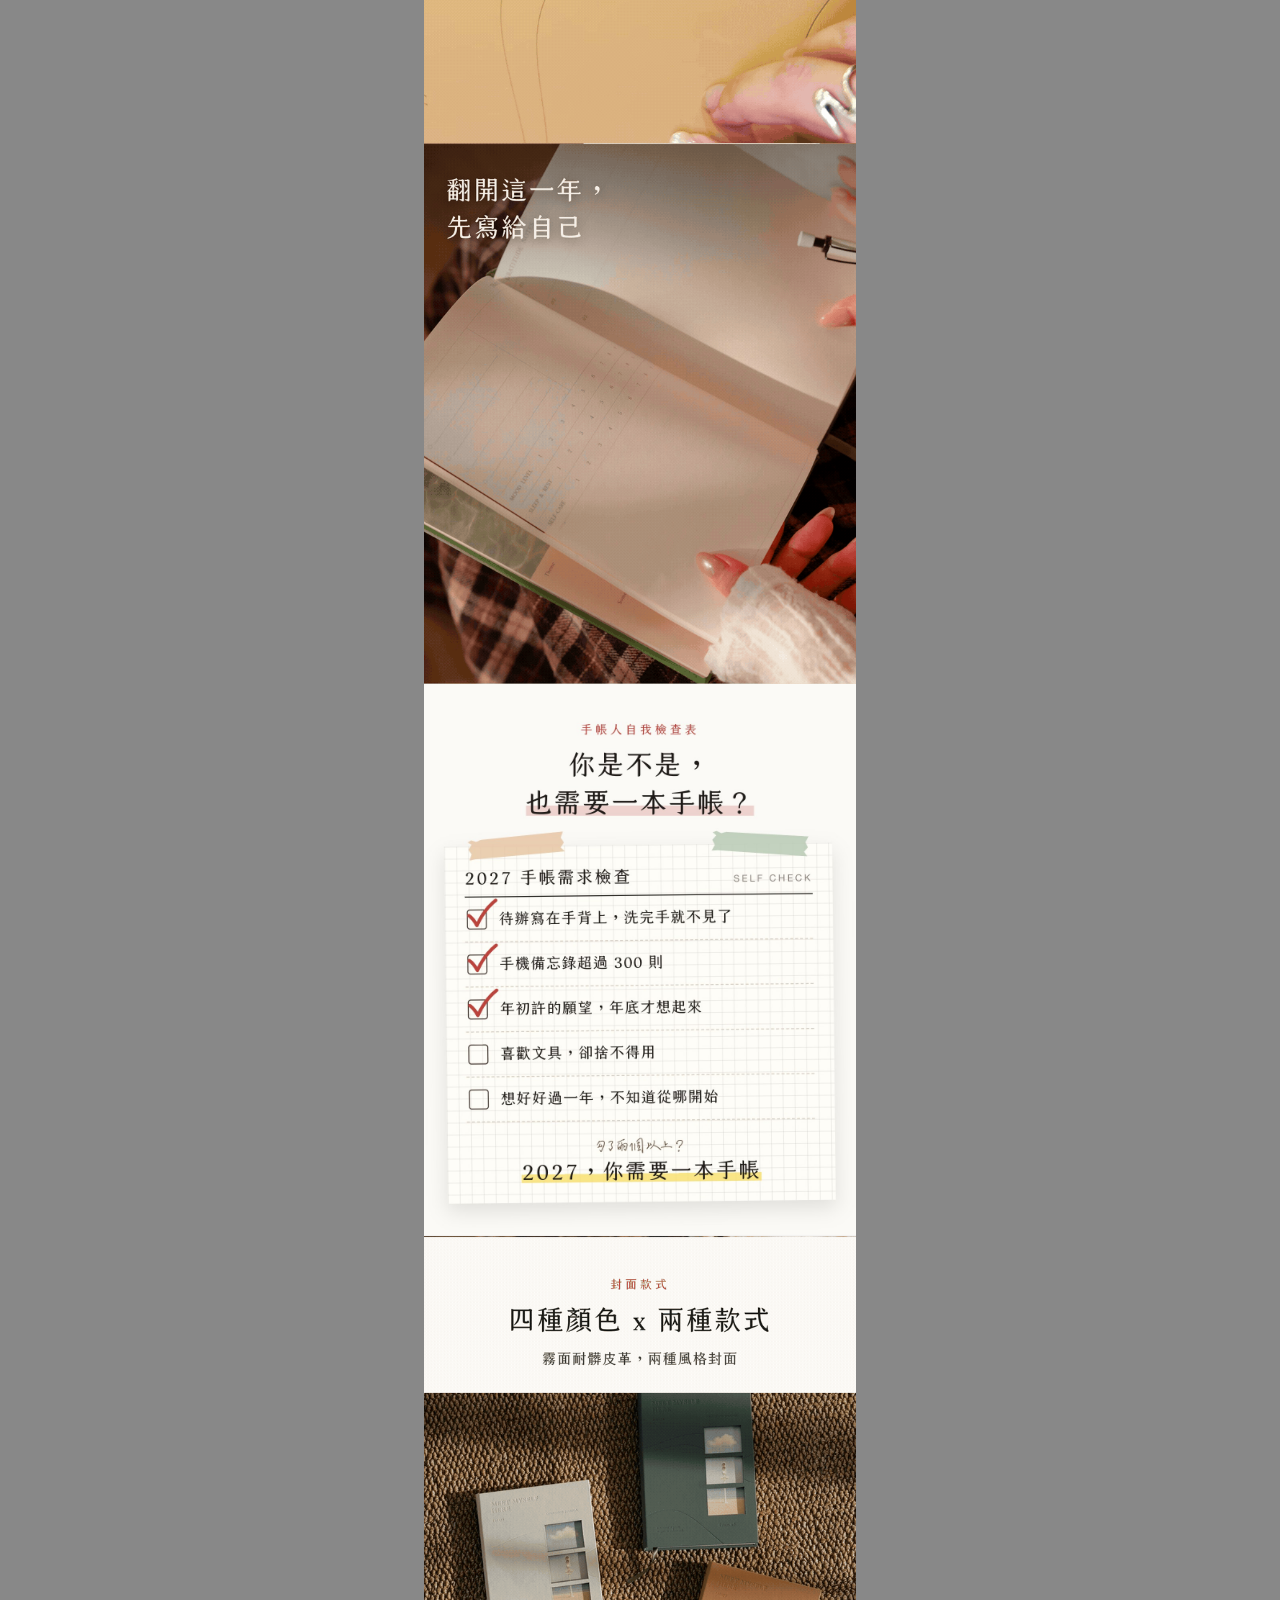
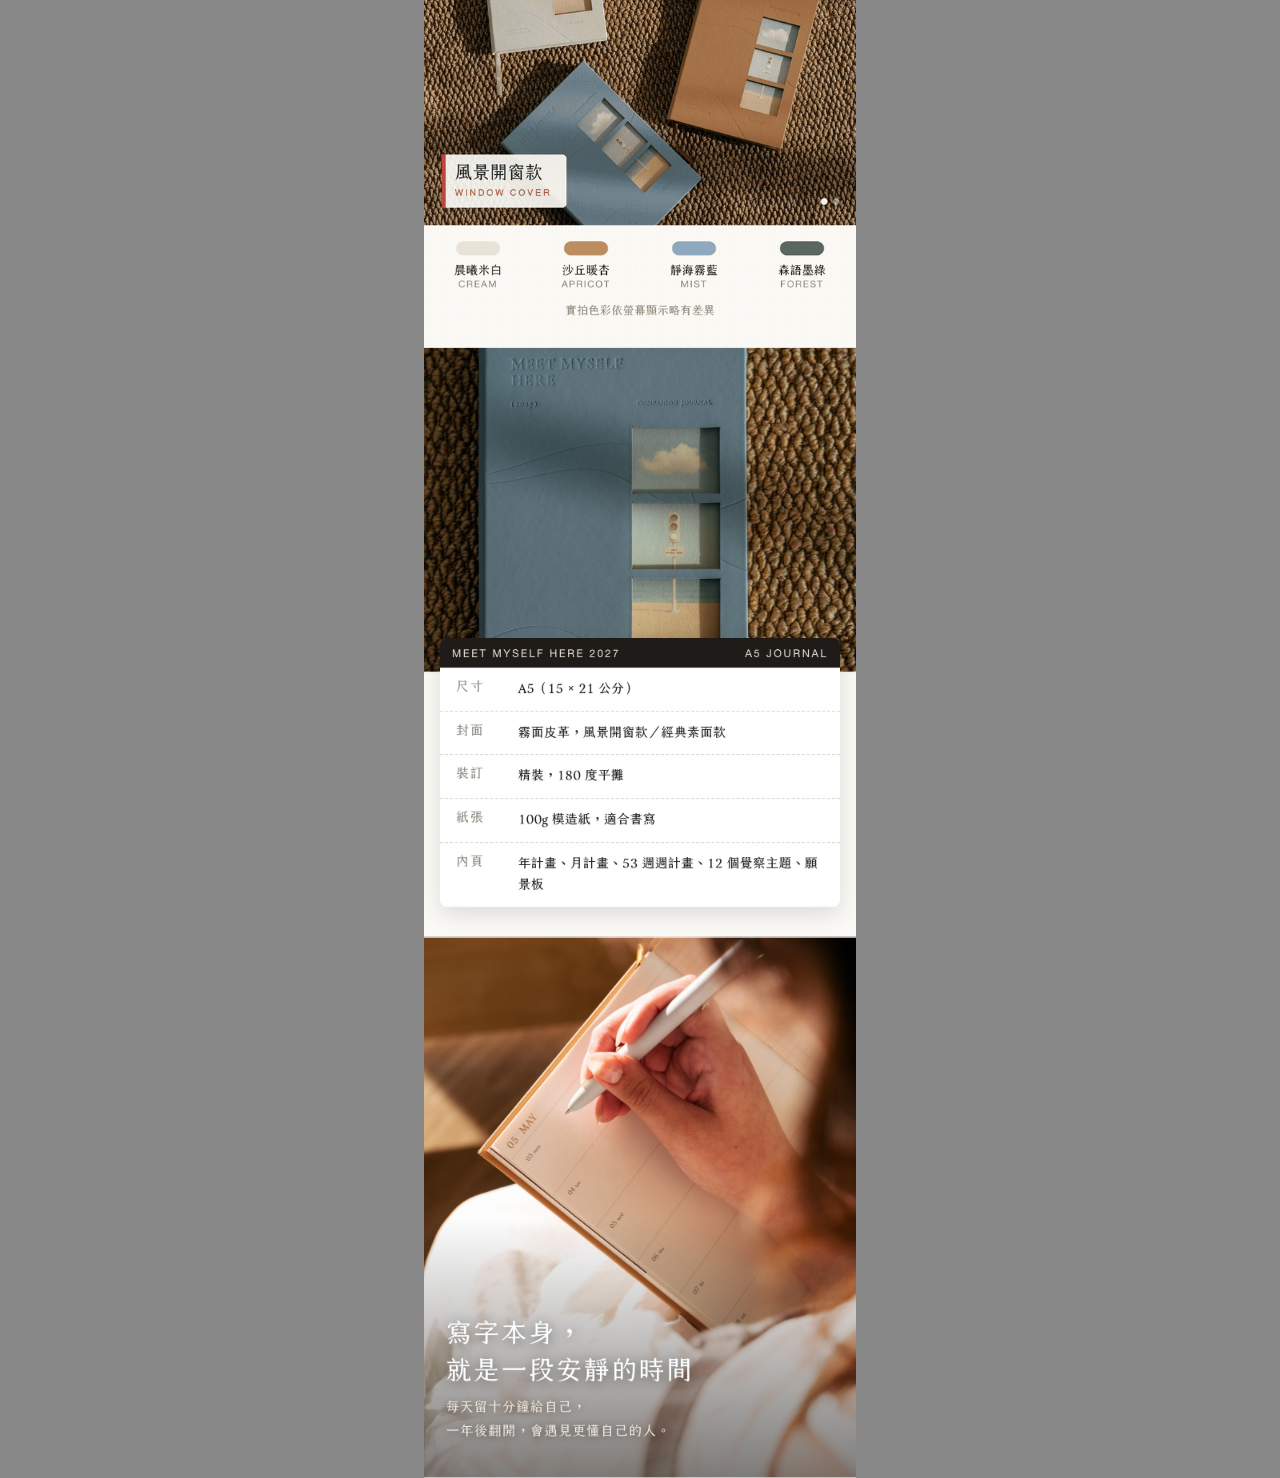
==== commit 79b7a746: "手帳 v11：紙條不蓋臉、燙金手帳袋放大 Co-Authored-By: Claude Opus 5.5 <noreply@anthropic.com>" ====
--- a/index.html
+++ b/index.html
@@ -1,23 +1,23 @@
-<!doctype html><meta charset="utf-8"><meta name="viewport" content="width=device-width,initial-scale=1"><title>手帳落地頁 v11</title><style>body{margin:0;background:#888}main{max-width:432px;margin:0 auto;background:#fff}img{display:block;width:100%}</style><main><img src="說明圖_1080寬/03_誰適合這本手帳.jpg">
-<img src="說明圖_1080寬/03a_受眾卡_每年寫到三月_交換禮物.jpg">
-<img src="說明圖_1080寬/03b_聖誕節前到貨_金光_GIF.gif">
-<img src="說明圖_1080寬/03c_送禮範例_打開禮盒_GIF.gif">
-<img src="說明圖_1080寬/03d_先寫第一頁再送_扉頁手寫_GIF.gif">
-<img src="說明圖_1080寬/04_數字列.jpg">
-<img src="說明圖_1080寬/04a_寫不下去的三個瞬間.jpg">
-<img src="說明圖_1080寬/05_章節01_一週.jpg">
-<img src="說明圖_1080寬/05a_週計畫_GIF.gif">
-<img src="說明圖_1080寬/05b_方格頁甘特圖_GIF.gif">
-<img src="說明圖_1080寬/05c_章節02_一個月.jpg">
-<img src="說明圖_1080寬/06_月計畫攤平_GIF.gif">
-<img src="說明圖_1080寬/06x_翻開就平攤_GIF.gif">
-<img src="說明圖_1080寬/06a_每月覺察_GIF.gif">
-<img src="說明圖_1080寬/06b0_章節03_一整年.jpg">
-<img src="說明圖_1080寬/06b_年計畫甘特圖_GIF.gif">
-<img src="說明圖_1080寬/06c_顯化願景板_GIF.gif">
-<img src="說明圖_1080寬/07_開窗封面推照片進去_GIF.gif">
-<img src="說明圖_1080寬/08_翻開這一年_GIF.gif">
-<img src="說明圖_1080寬/09_手帳人自我檢查表.jpg">
-<img src="說明圖_1080寬/10_四種顏色兩種款式_輪播_GIF.gif">
-<img src="說明圖_1080寬/11_規格.jpg">
-<img src="說明圖_1080寬/12_轉折.jpg"></main>+<!doctype html><meta charset="utf-8"><meta name="viewport" content="width=device-width,initial-scale=1"><title>手帳落地頁 v11</title><style>body{margin:0;background:#888}main{max-width:432px;margin:0 auto;background:#fff}img{display:block;width:100%}</style><main><img src="說明圖_1080寬/03_誰適合這本手帳.jpg?v=1127">
+<img src="說明圖_1080寬/03a_受眾卡_每年寫到三月_交換禮物.jpg?v=1127">
+<img src="說明圖_1080寬/03b_聖誕節前到貨_金光_GIF.gif?v=1127">
+<img src="說明圖_1080寬/03c_送禮範例_打開禮盒_GIF.gif?v=1127">
+<img src="說明圖_1080寬/03d_先寫第一頁再送_扉頁手寫_GIF.gif?v=1127">
+<img src="說明圖_1080寬/04_數字列.jpg?v=1127">
+<img src="說明圖_1080寬/04a_寫不下去的三個瞬間.jpg?v=1127">
+<img src="說明圖_1080寬/05_章節01_一週.jpg?v=1127">
+<img src="說明圖_1080寬/05a_週計畫_GIF.gif?v=1127">
+<img src="說明圖_1080寬/05b_方格頁甘特圖_GIF.gif?v=1127">
+<img src="說明圖_1080寬/05c_章節02_一個月.jpg?v=1127">
+<img src="說明圖_1080寬/06_月計畫攤平_GIF.gif?v=1127">
+<img src="說明圖_1080寬/06x_翻開就平攤_GIF.gif?v=1127">
+<img src="說明圖_1080寬/06a_每月覺察_GIF.gif?v=1127">
+<img src="說明圖_1080寬/06b0_章節03_一整年.jpg?v=1127">
+<img src="說明圖_1080寬/06b_年計畫甘特圖_GIF.gif?v=1127">
+<img src="說明圖_1080寬/06c_顯化願景板_GIF.gif?v=1127">
+<img src="說明圖_1080寬/07_開窗封面推照片進去_GIF.gif?v=1127">
+<img src="說明圖_1080寬/08_翻開這一年_GIF.gif?v=1127">
+<img src="說明圖_1080寬/09_手帳人自我檢查表.jpg?v=1127">
+<img src="說明圖_1080寬/10_四種顏色兩種款式_輪播_GIF.gif?v=1127">
+<img src="說明圖_1080寬/11_規格.jpg?v=1127">
+<img src="說明圖_1080寬/12_轉折.jpg?v=1127"></main>
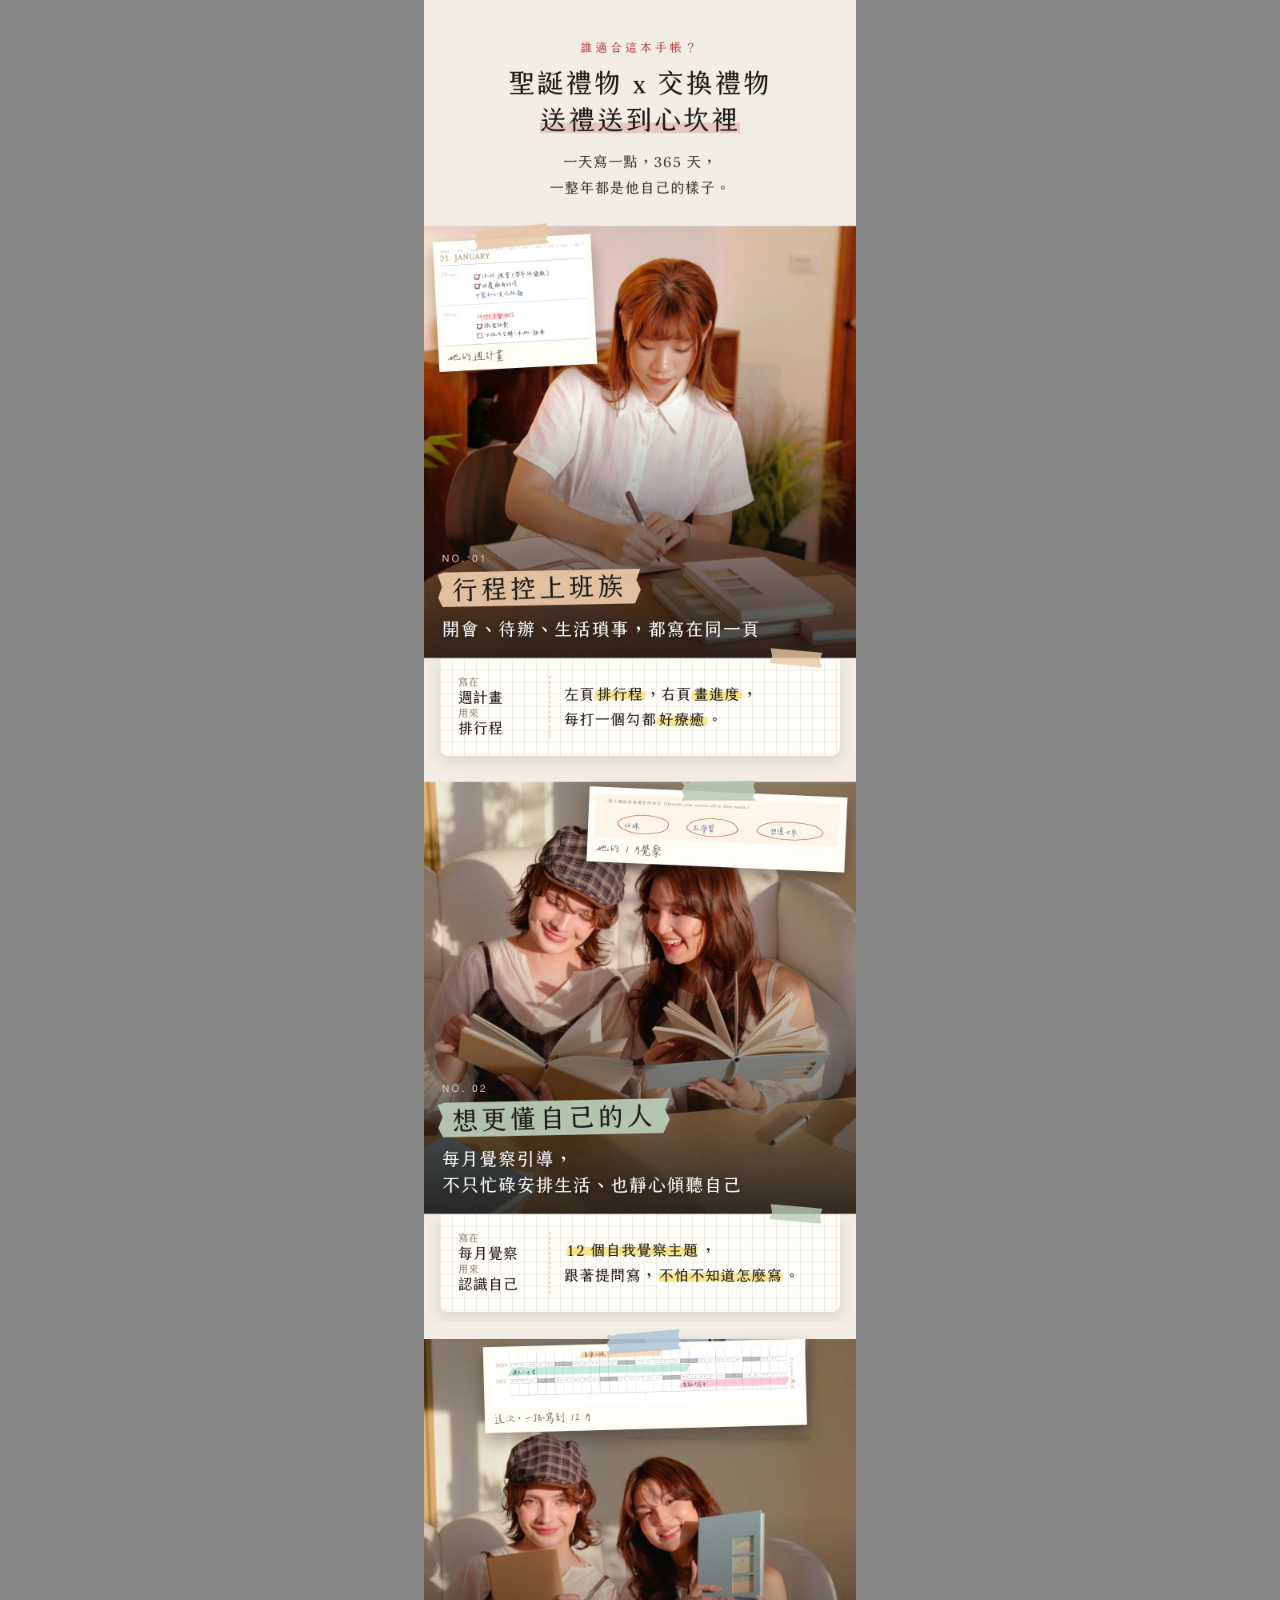
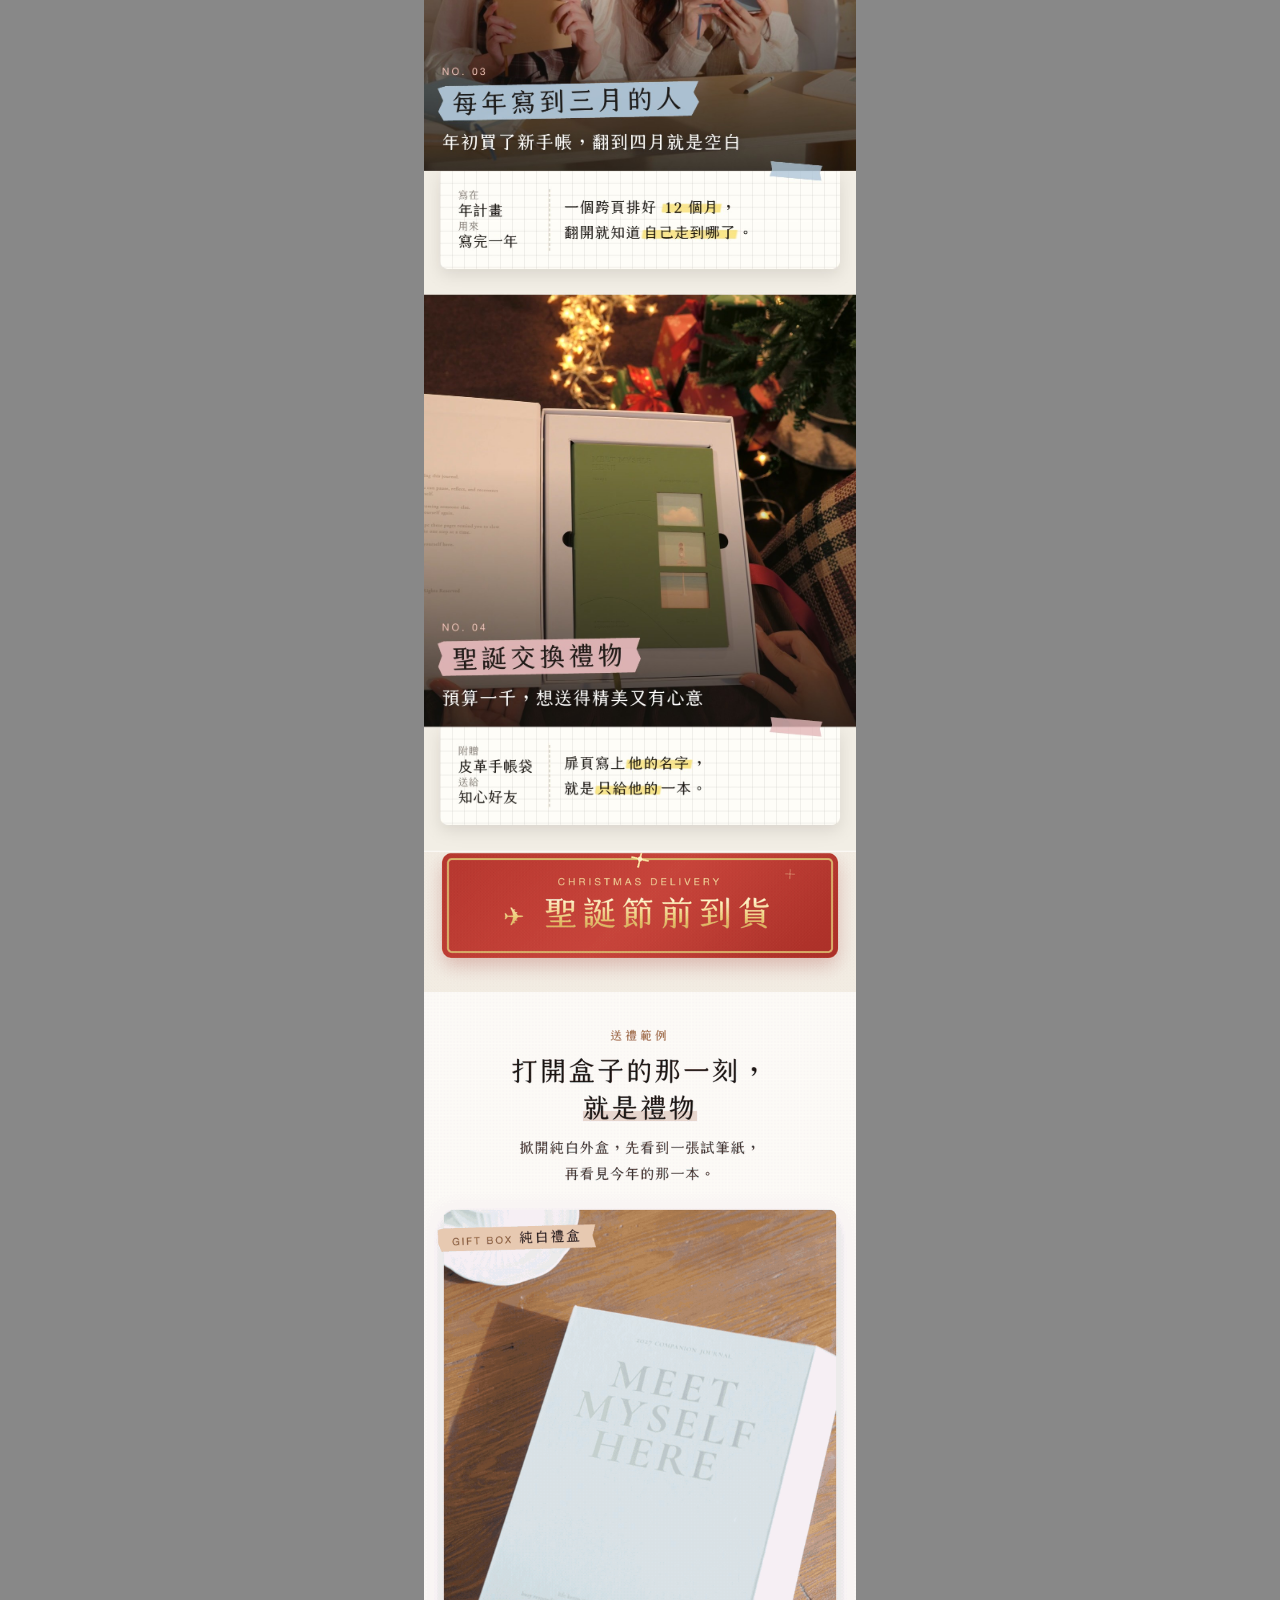
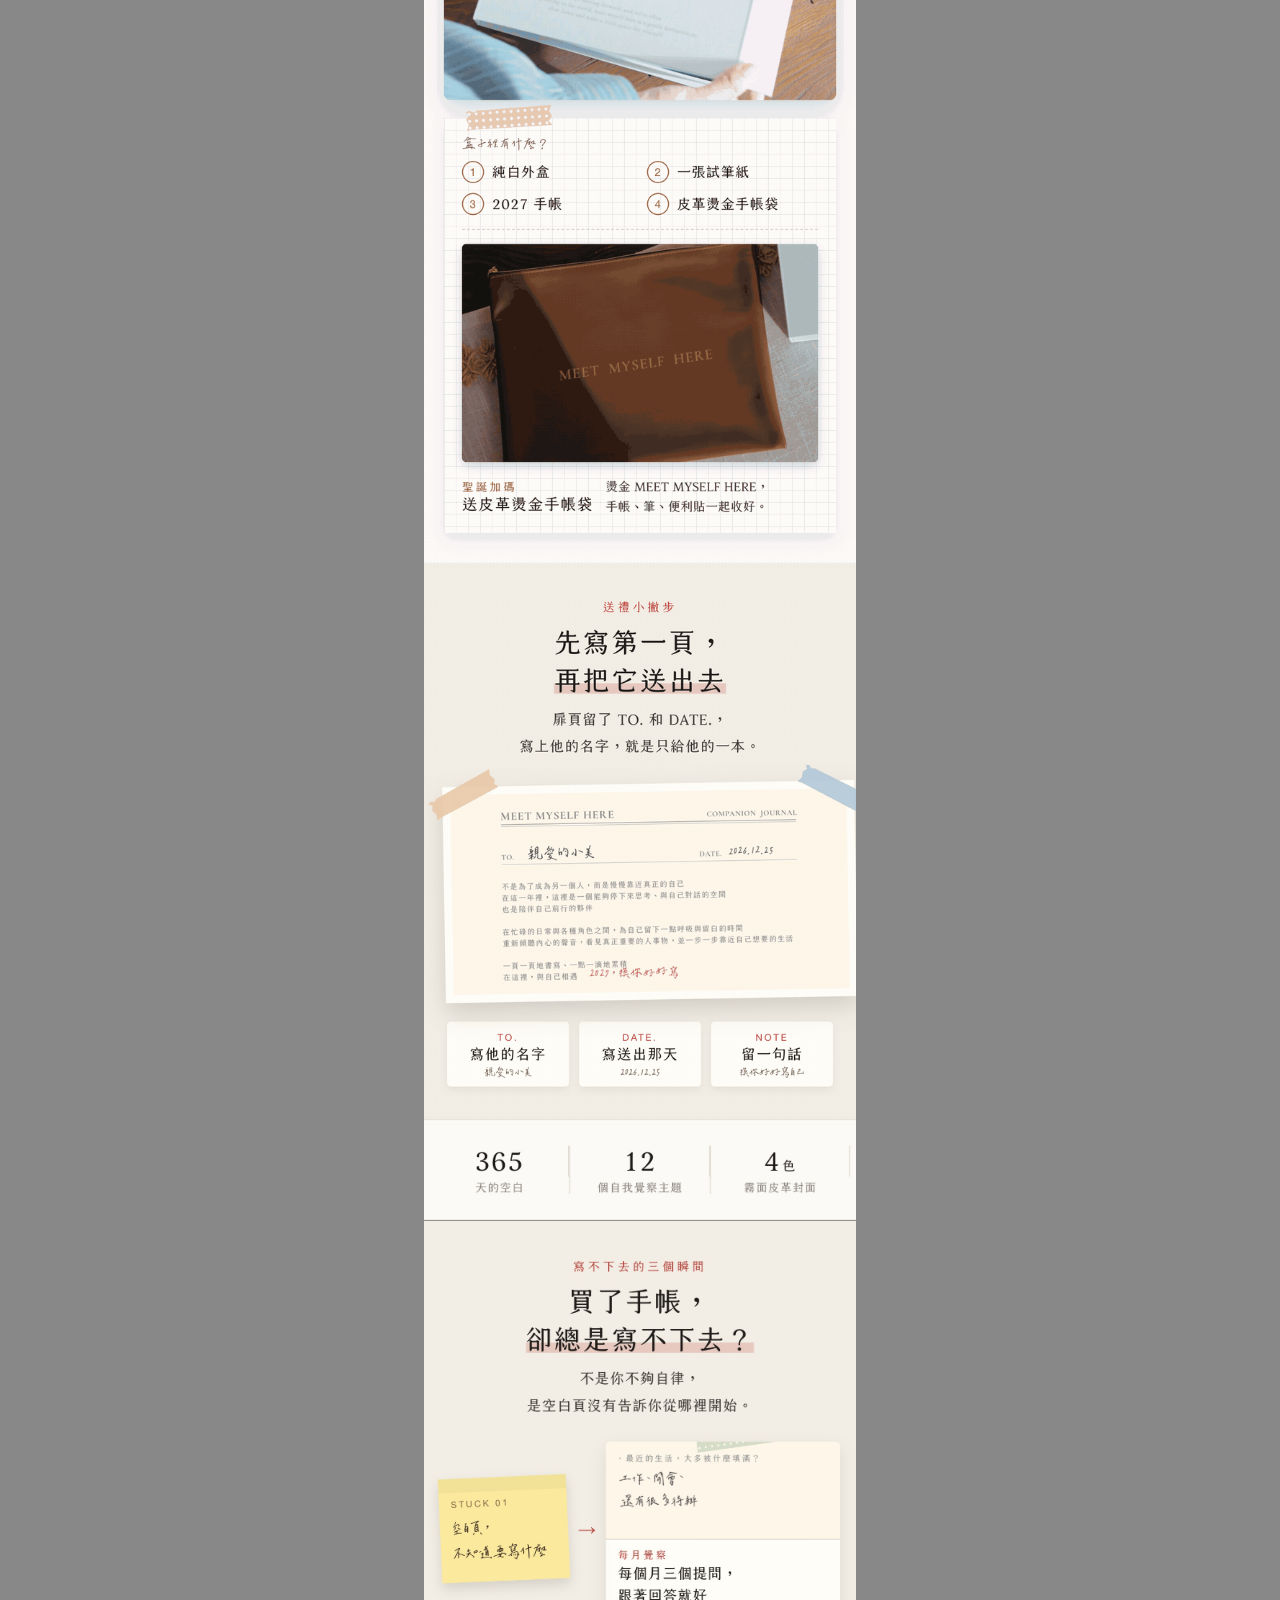
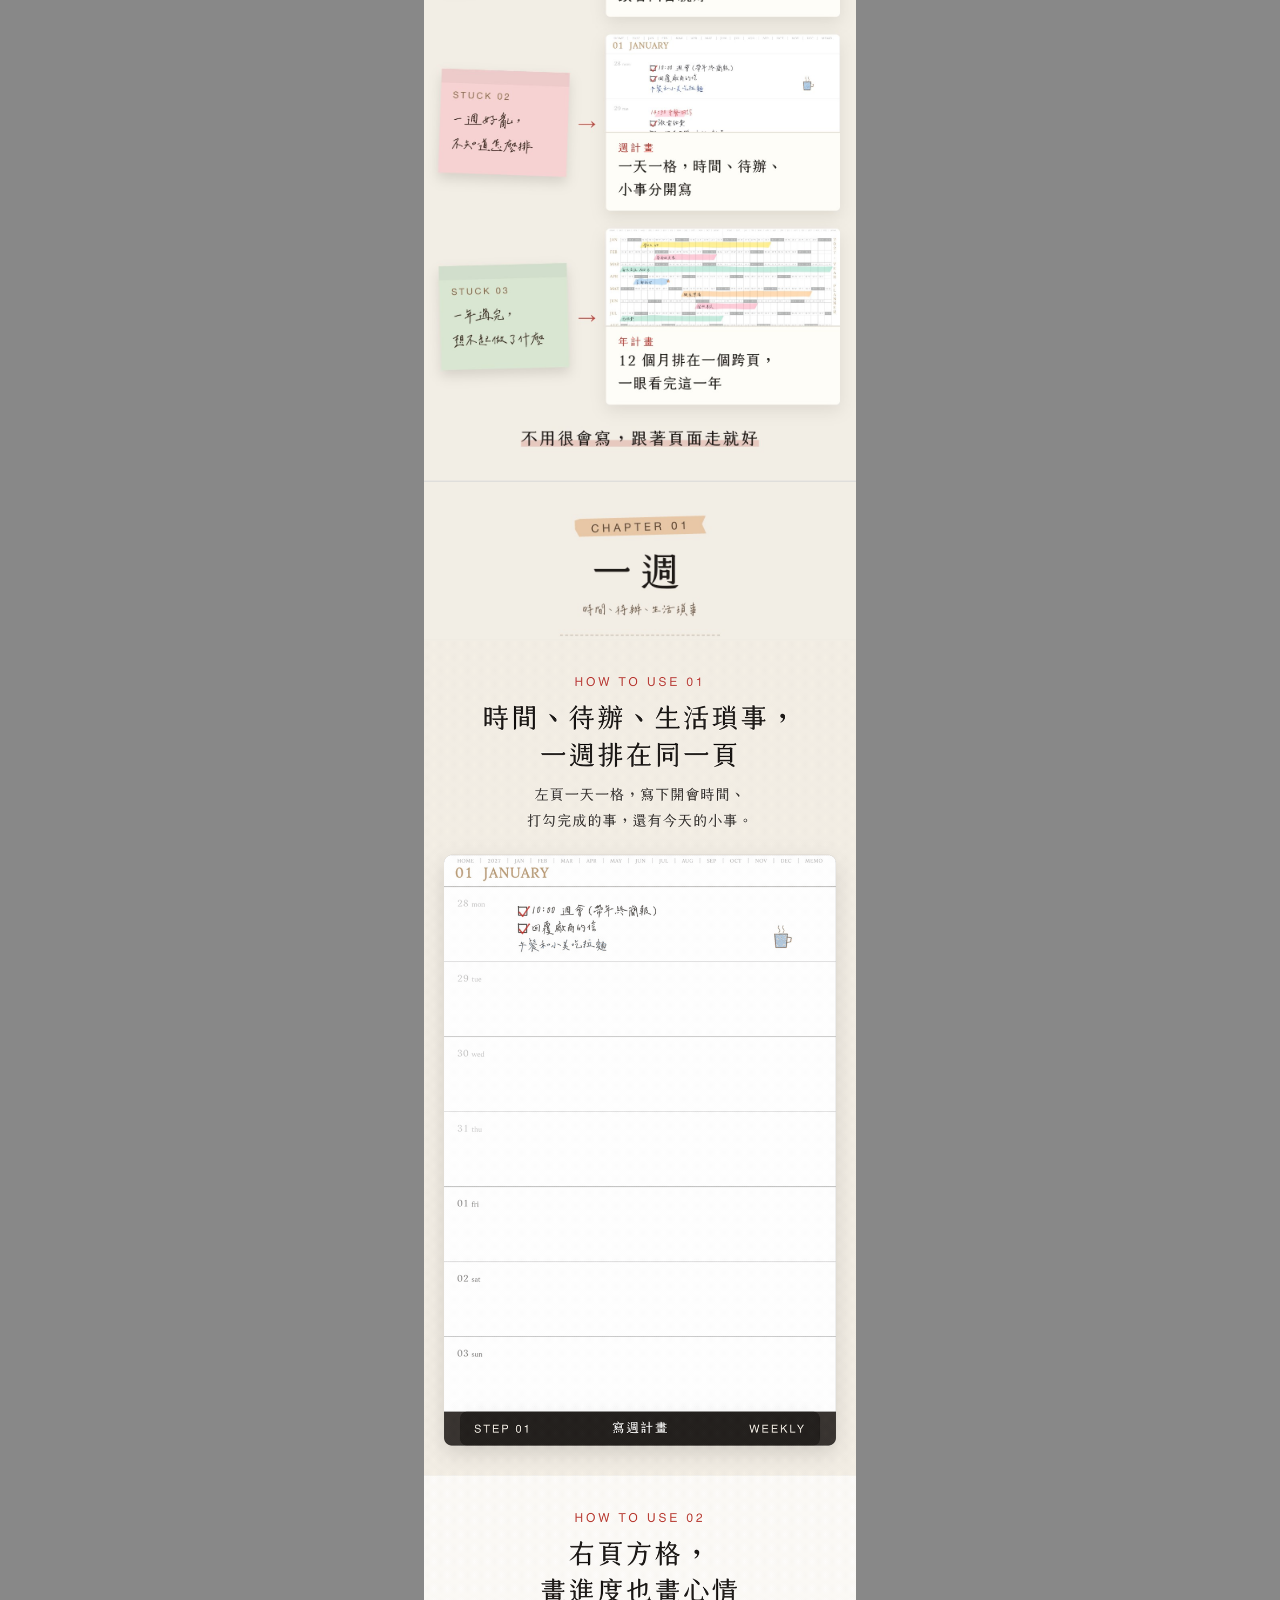
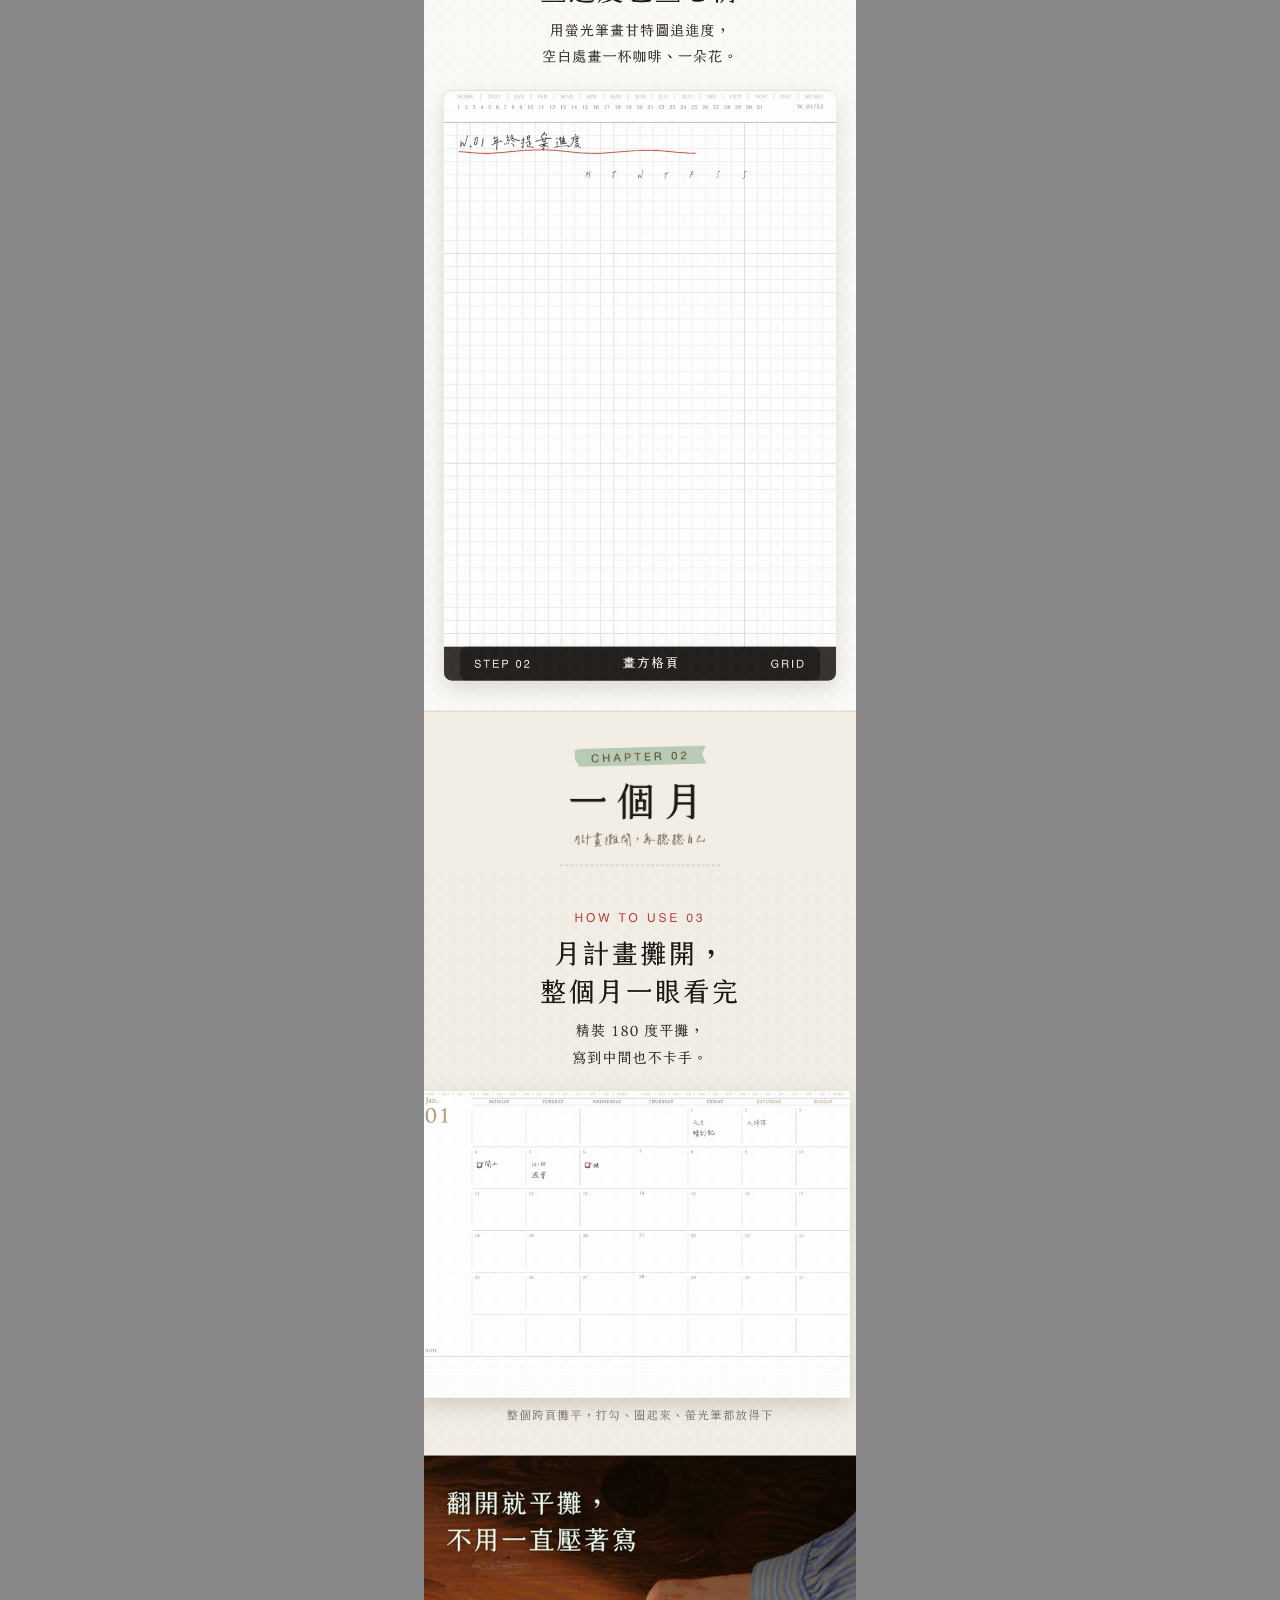
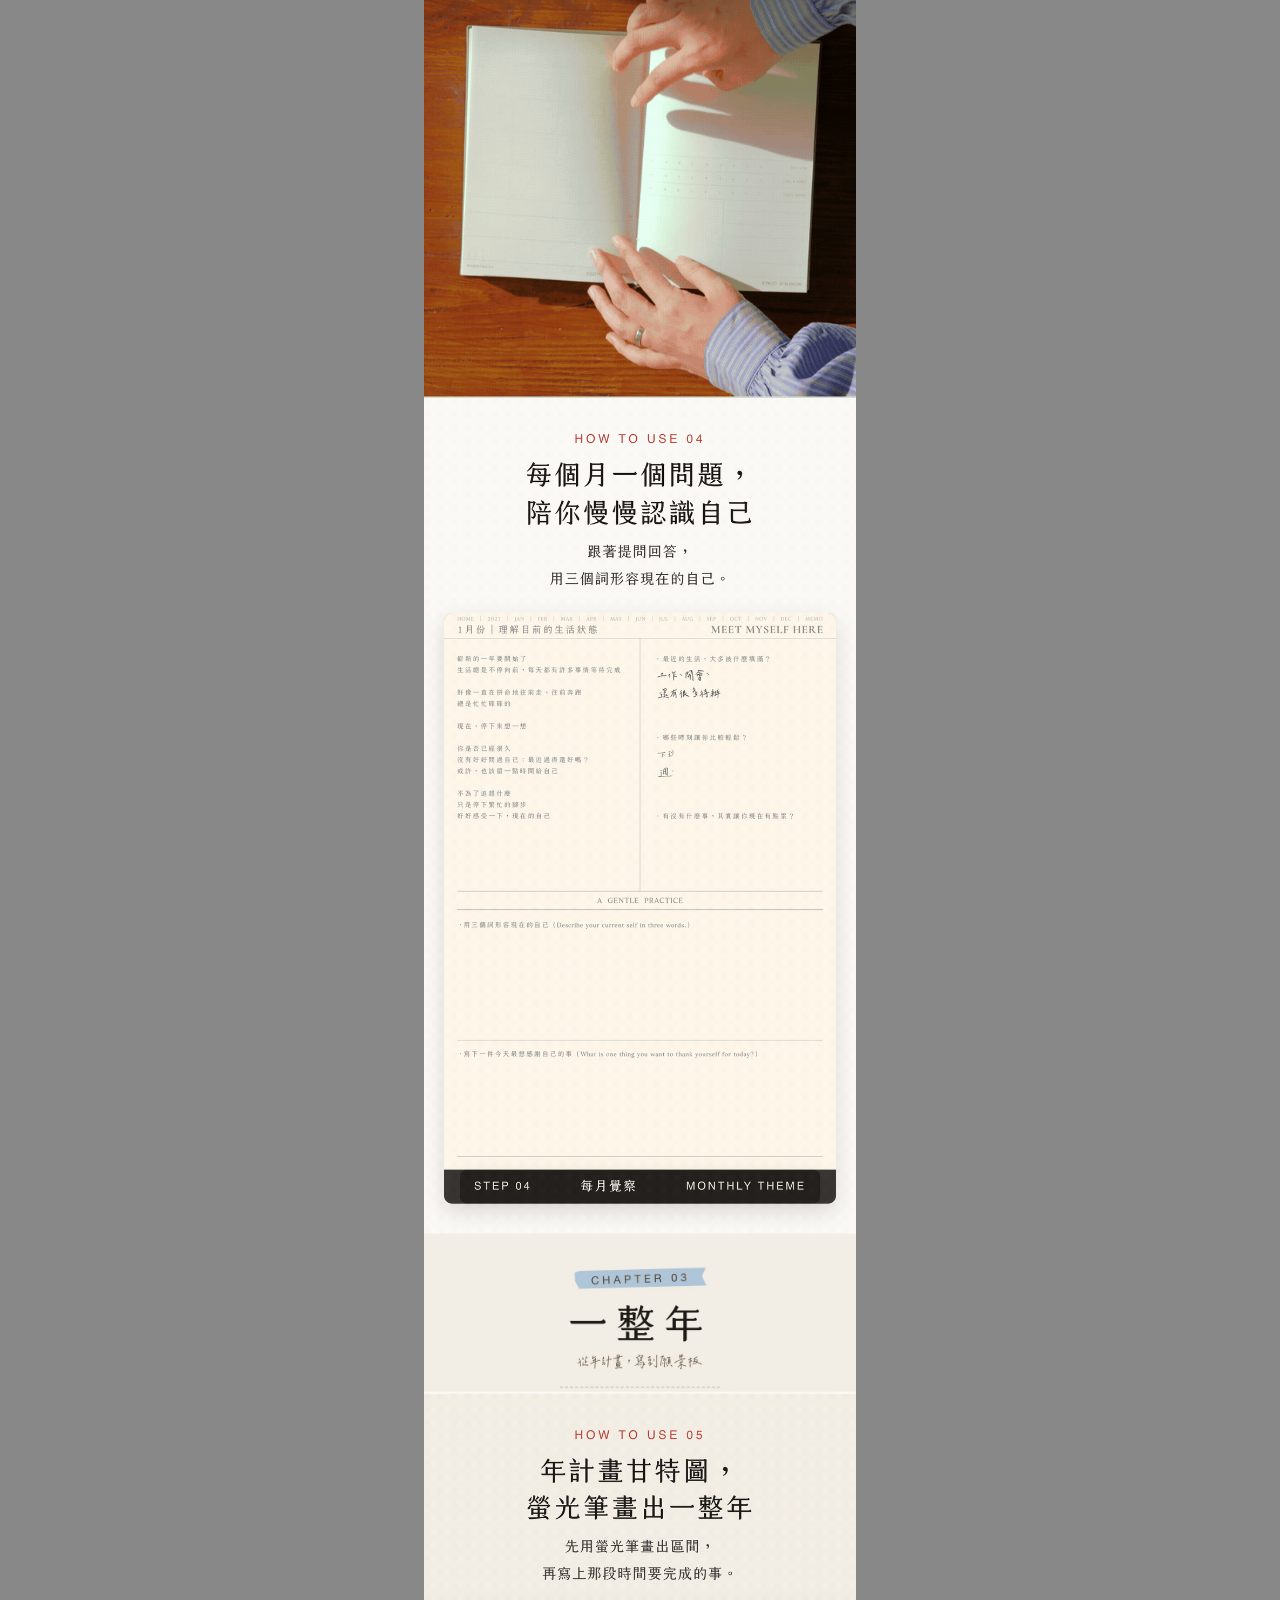
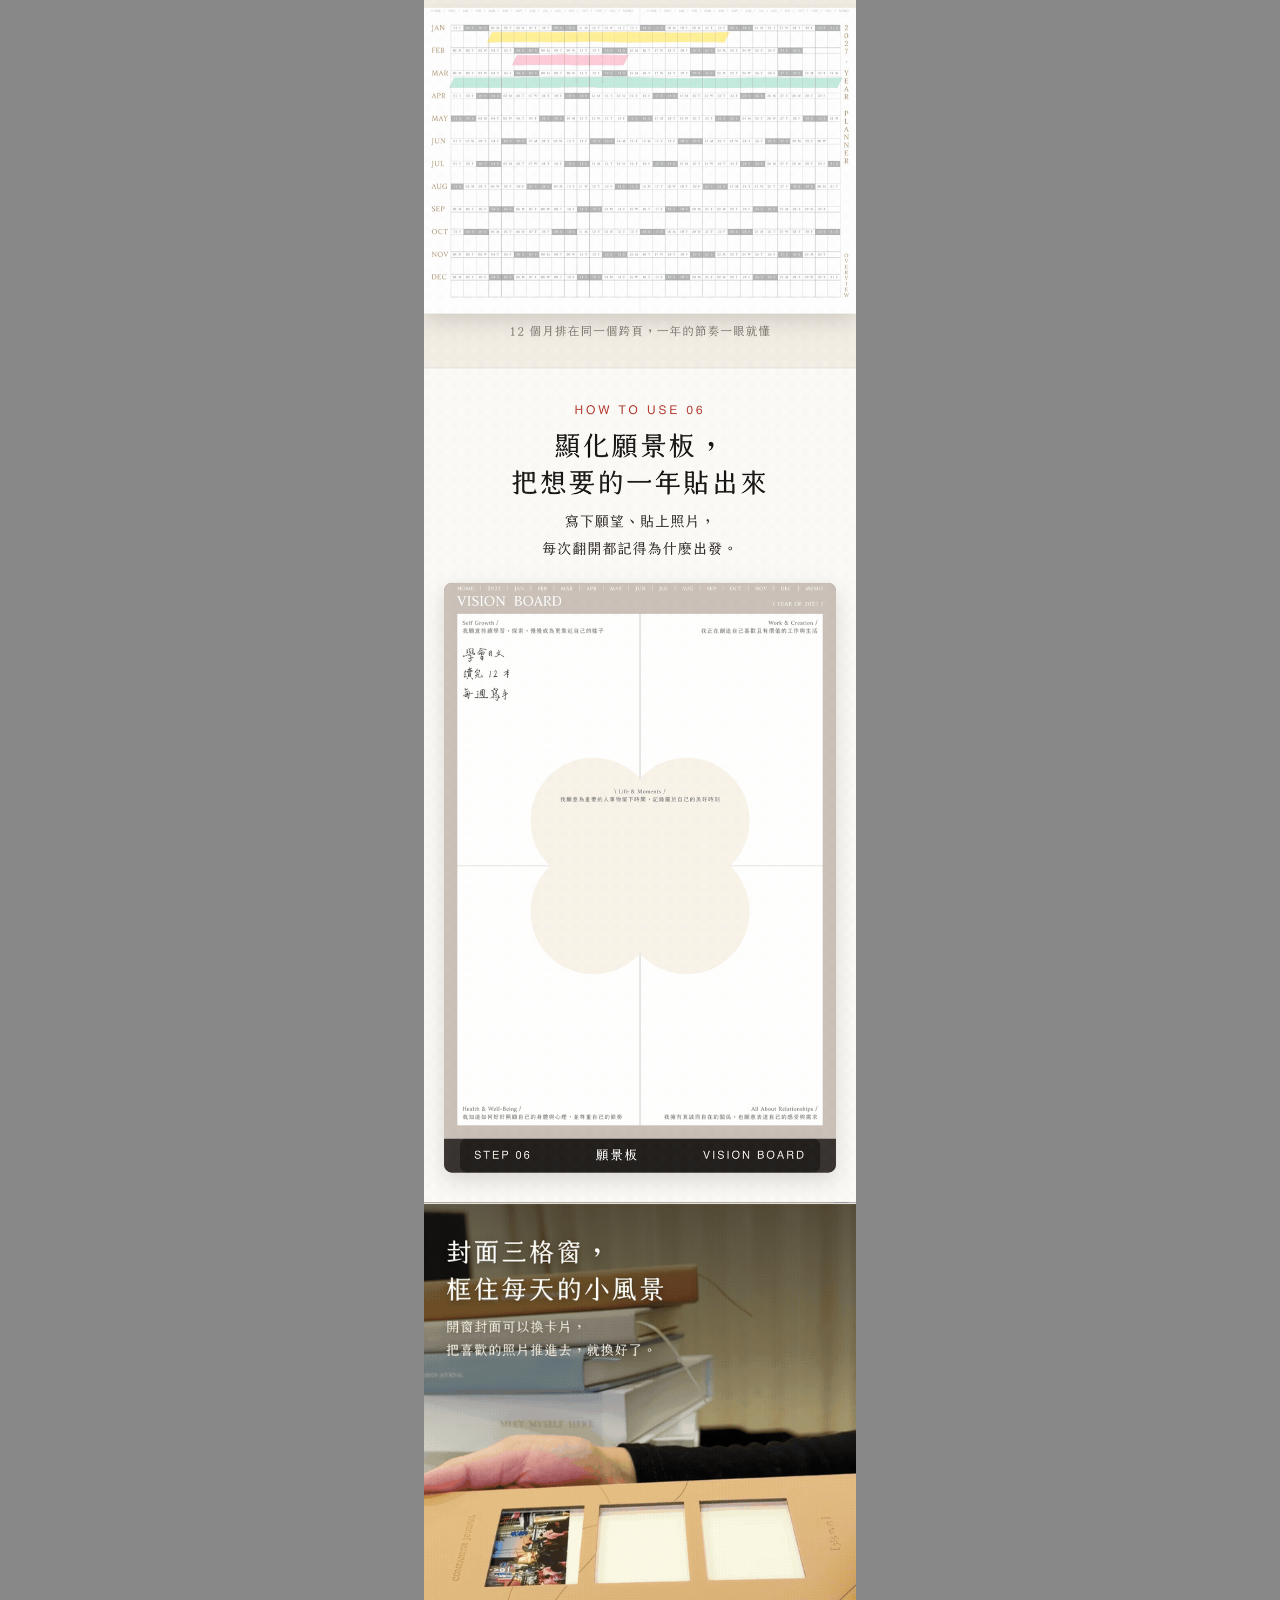
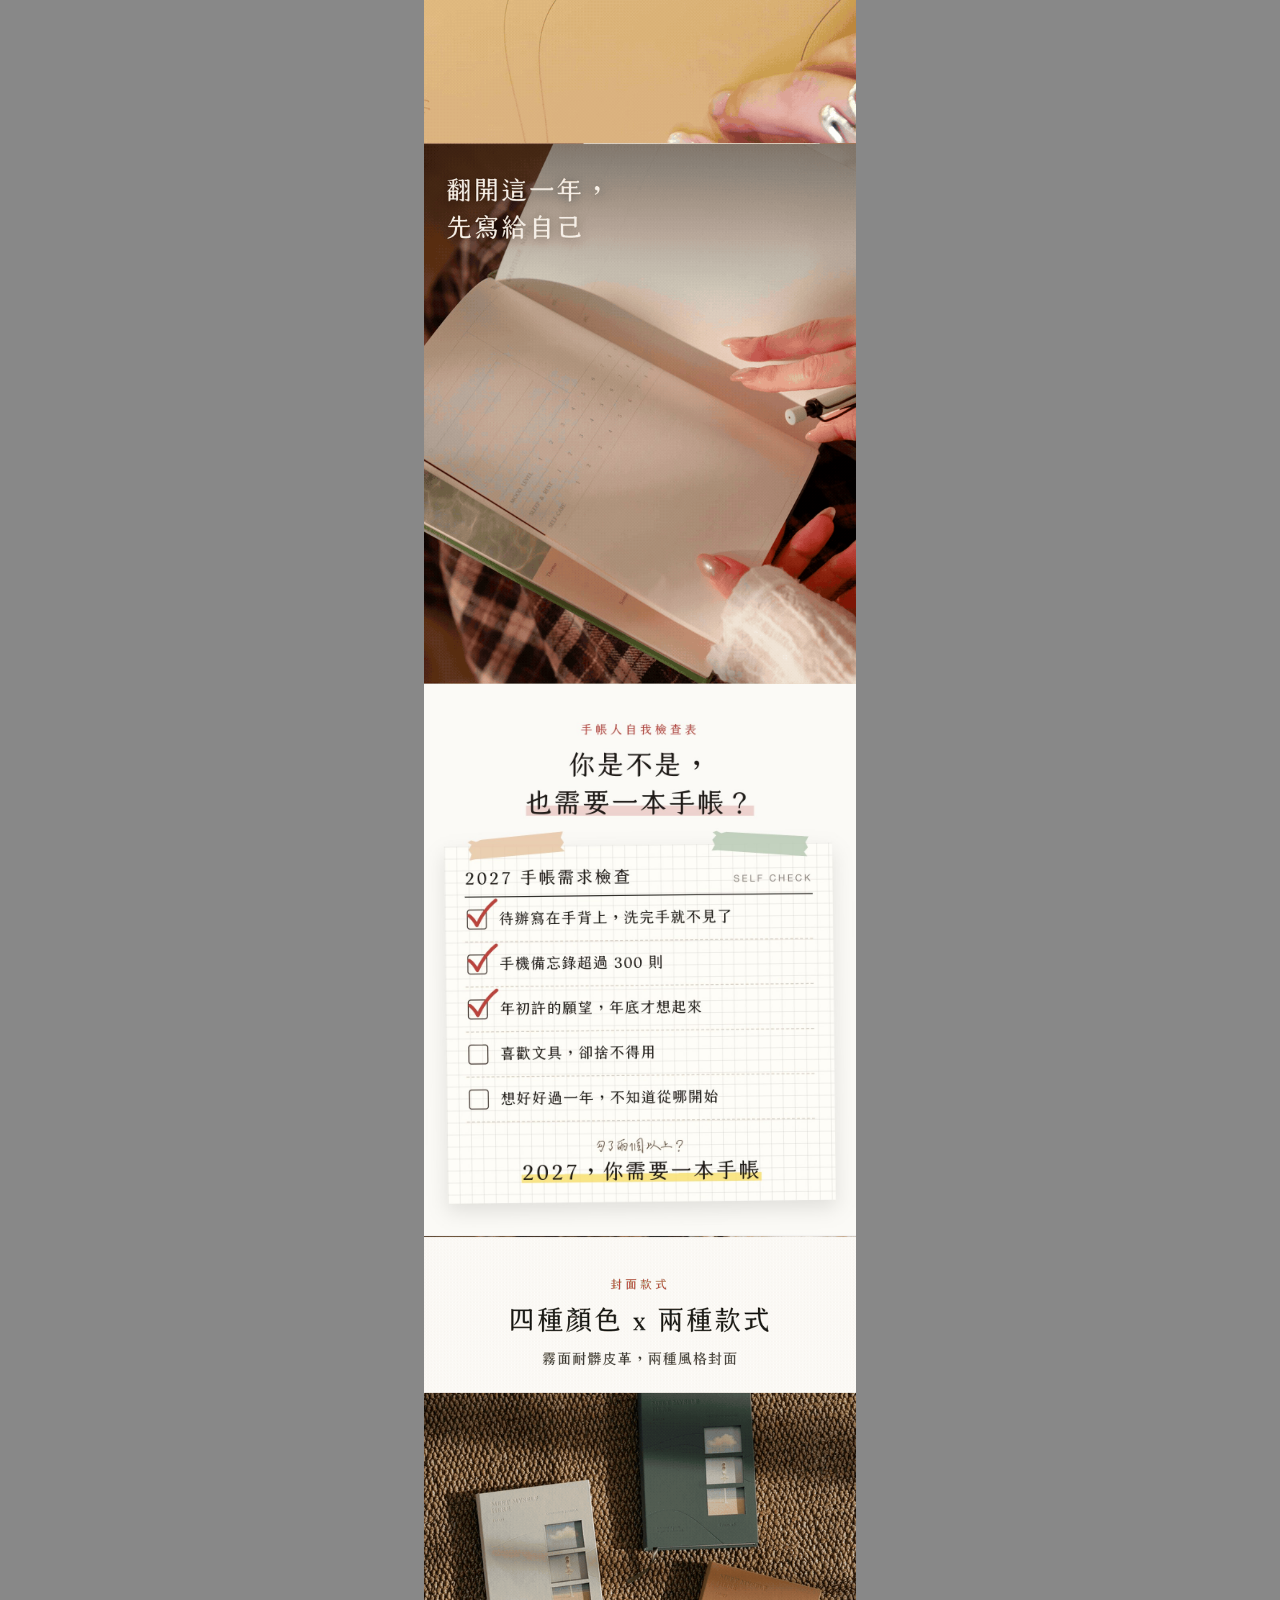
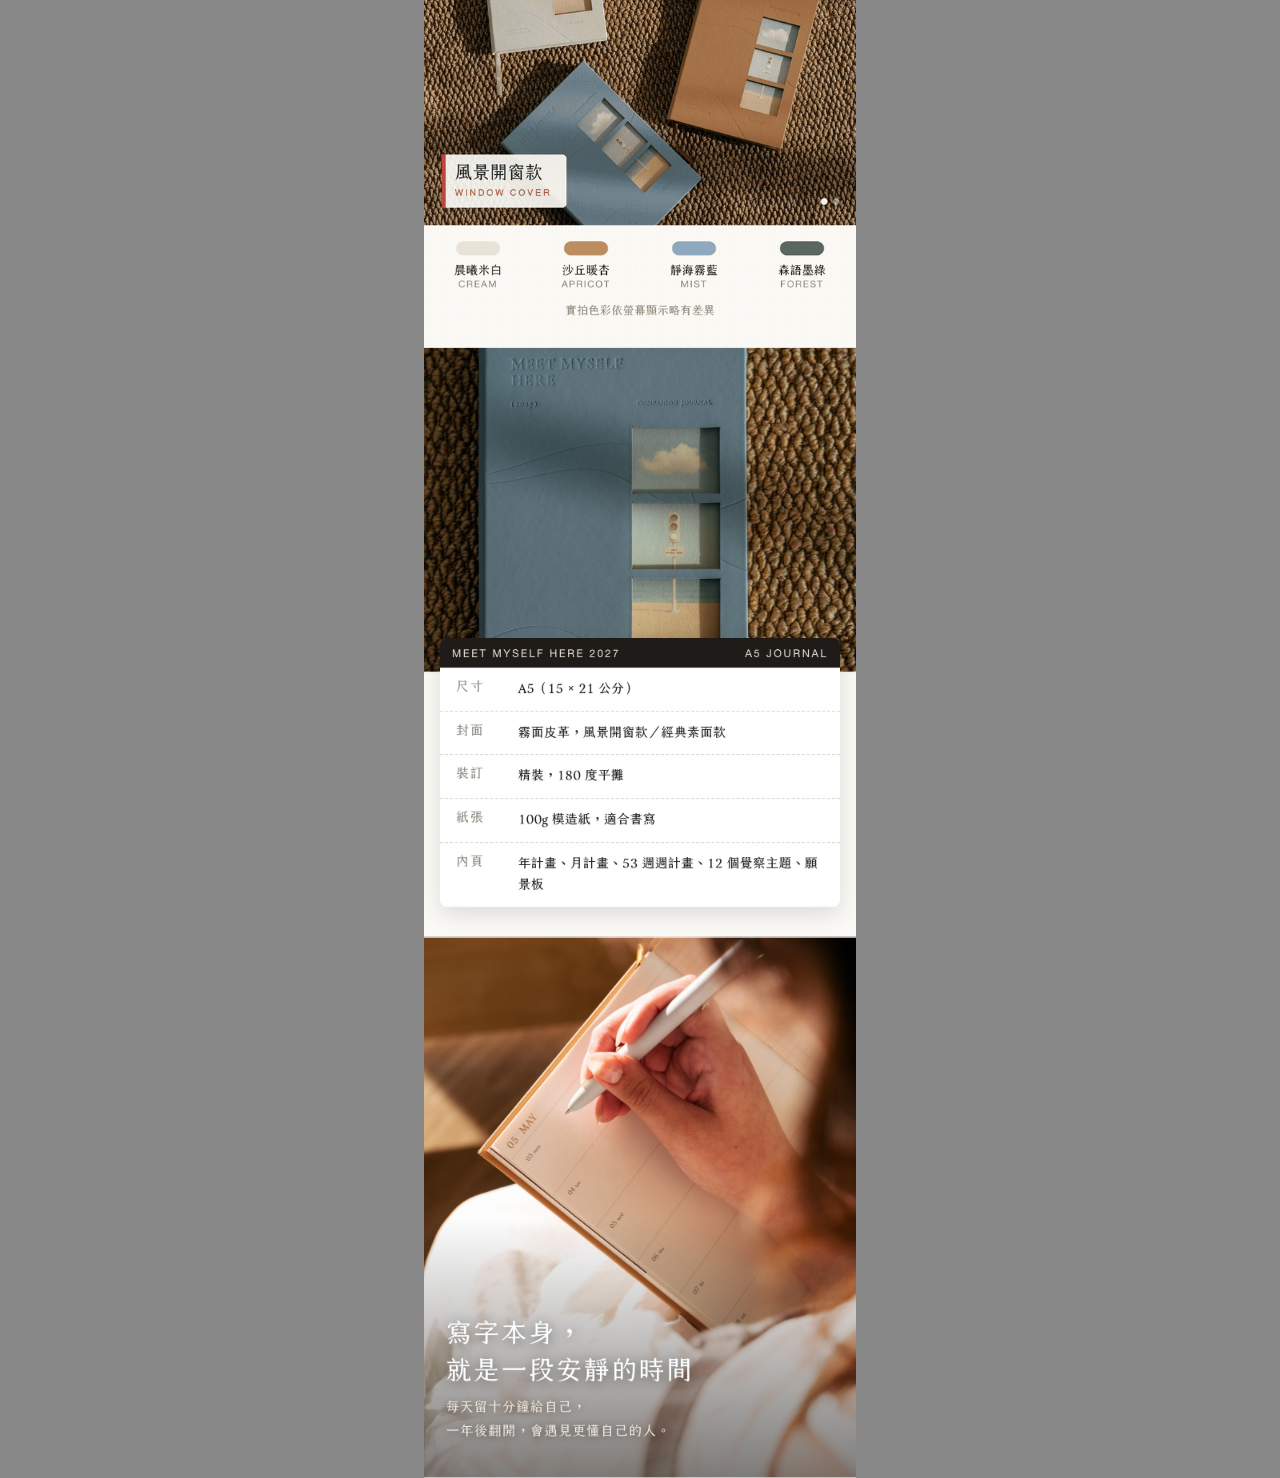
==== commit 7494f474: "手帳 v11：NO.01 紙條移左、NO.02/03 放大、NO.04 刪紙條 Co-Authored-By: Claude Opus 5.5 <noreply@anthropic.com>" ====
--- a/index.html
+++ b/index.html
@@ -1,23 +1,23 @@
-<!doctype html><meta charset="utf-8"><meta name="viewport" content="width=device-width,initial-scale=1"><title>手帳落地頁 v11</title><style>body{margin:0;background:#888}main{max-width:432px;margin:0 auto;background:#fff}img{display:block;width:100%}</style><main><img src="說明圖_1080寬/03_誰適合這本手帳.jpg?v=1127">
-<img src="說明圖_1080寬/03a_受眾卡_每年寫到三月_交換禮物.jpg?v=1127">
-<img src="說明圖_1080寬/03b_聖誕節前到貨_金光_GIF.gif?v=1127">
-<img src="說明圖_1080寬/03c_送禮範例_打開禮盒_GIF.gif?v=1127">
-<img src="說明圖_1080寬/03d_先寫第一頁再送_扉頁手寫_GIF.gif?v=1127">
-<img src="說明圖_1080寬/04_數字列.jpg?v=1127">
-<img src="說明圖_1080寬/04a_寫不下去的三個瞬間.jpg?v=1127">
-<img src="說明圖_1080寬/05_章節01_一週.jpg?v=1127">
-<img src="說明圖_1080寬/05a_週計畫_GIF.gif?v=1127">
-<img src="說明圖_1080寬/05b_方格頁甘特圖_GIF.gif?v=1127">
-<img src="說明圖_1080寬/05c_章節02_一個月.jpg?v=1127">
-<img src="說明圖_1080寬/06_月計畫攤平_GIF.gif?v=1127">
-<img src="說明圖_1080寬/06x_翻開就平攤_GIF.gif?v=1127">
-<img src="說明圖_1080寬/06a_每月覺察_GIF.gif?v=1127">
-<img src="說明圖_1080寬/06b0_章節03_一整年.jpg?v=1127">
-<img src="說明圖_1080寬/06b_年計畫甘特圖_GIF.gif?v=1127">
-<img src="說明圖_1080寬/06c_顯化願景板_GIF.gif?v=1127">
-<img src="說明圖_1080寬/07_開窗封面推照片進去_GIF.gif?v=1127">
-<img src="說明圖_1080寬/08_翻開這一年_GIF.gif?v=1127">
-<img src="說明圖_1080寬/09_手帳人自我檢查表.jpg?v=1127">
-<img src="說明圖_1080寬/10_四種顏色兩種款式_輪播_GIF.gif?v=1127">
-<img src="說明圖_1080寬/11_規格.jpg?v=1127">
-<img src="說明圖_1080寬/12_轉折.jpg?v=1127"></main>+<!doctype html><meta charset="utf-8"><meta name="viewport" content="width=device-width,initial-scale=1"><title>手帳落地頁 v11</title><style>body{margin:0;background:#888}main{max-width:432px;margin:0 auto;background:#fff}img{display:block;width:100%}</style><main><img src="說明圖_1080寬/03_誰適合這本手帳.jpg?v=1127b">
+<img src="說明圖_1080寬/03a_受眾卡_每年寫到三月_交換禮物.jpg?v=1127b">
+<img src="說明圖_1080寬/03b_聖誕節前到貨_金光_GIF.gif?v=1127b">
+<img src="說明圖_1080寬/03c_送禮範例_打開禮盒_GIF.gif?v=1127b">
+<img src="說明圖_1080寬/03d_先寫第一頁再送_扉頁手寫_GIF.gif?v=1127b">
+<img src="說明圖_1080寬/04_數字列.jpg?v=1127b">
+<img src="說明圖_1080寬/04a_寫不下去的三個瞬間.jpg?v=1127b">
+<img src="說明圖_1080寬/05_章節01_一週.jpg?v=1127b">
+<img src="說明圖_1080寬/05a_週計畫_GIF.gif?v=1127b">
+<img src="說明圖_1080寬/05b_方格頁甘特圖_GIF.gif?v=1127b">
+<img src="說明圖_1080寬/05c_章節02_一個月.jpg?v=1127b">
+<img src="說明圖_1080寬/06_月計畫攤平_GIF.gif?v=1127b">
+<img src="說明圖_1080寬/06x_翻開就平攤_GIF.gif?v=1127b">
+<img src="說明圖_1080寬/06a_每月覺察_GIF.gif?v=1127b">
+<img src="說明圖_1080寬/06b0_章節03_一整年.jpg?v=1127b">
+<img src="說明圖_1080寬/06b_年計畫甘特圖_GIF.gif?v=1127b">
+<img src="說明圖_1080寬/06c_顯化願景板_GIF.gif?v=1127b">
+<img src="說明圖_1080寬/07_開窗封面推照片進去_GIF.gif?v=1127b">
+<img src="說明圖_1080寬/08_翻開這一年_GIF.gif?v=1127b">
+<img src="說明圖_1080寬/09_手帳人自我檢查表.jpg?v=1127b">
+<img src="說明圖_1080寬/10_四種顏色兩種款式_輪播_GIF.gif?v=1127b">
+<img src="說明圖_1080寬/11_規格.jpg?v=1127b">
+<img src="說明圖_1080寬/12_轉折.jpg?v=1127b"></main>
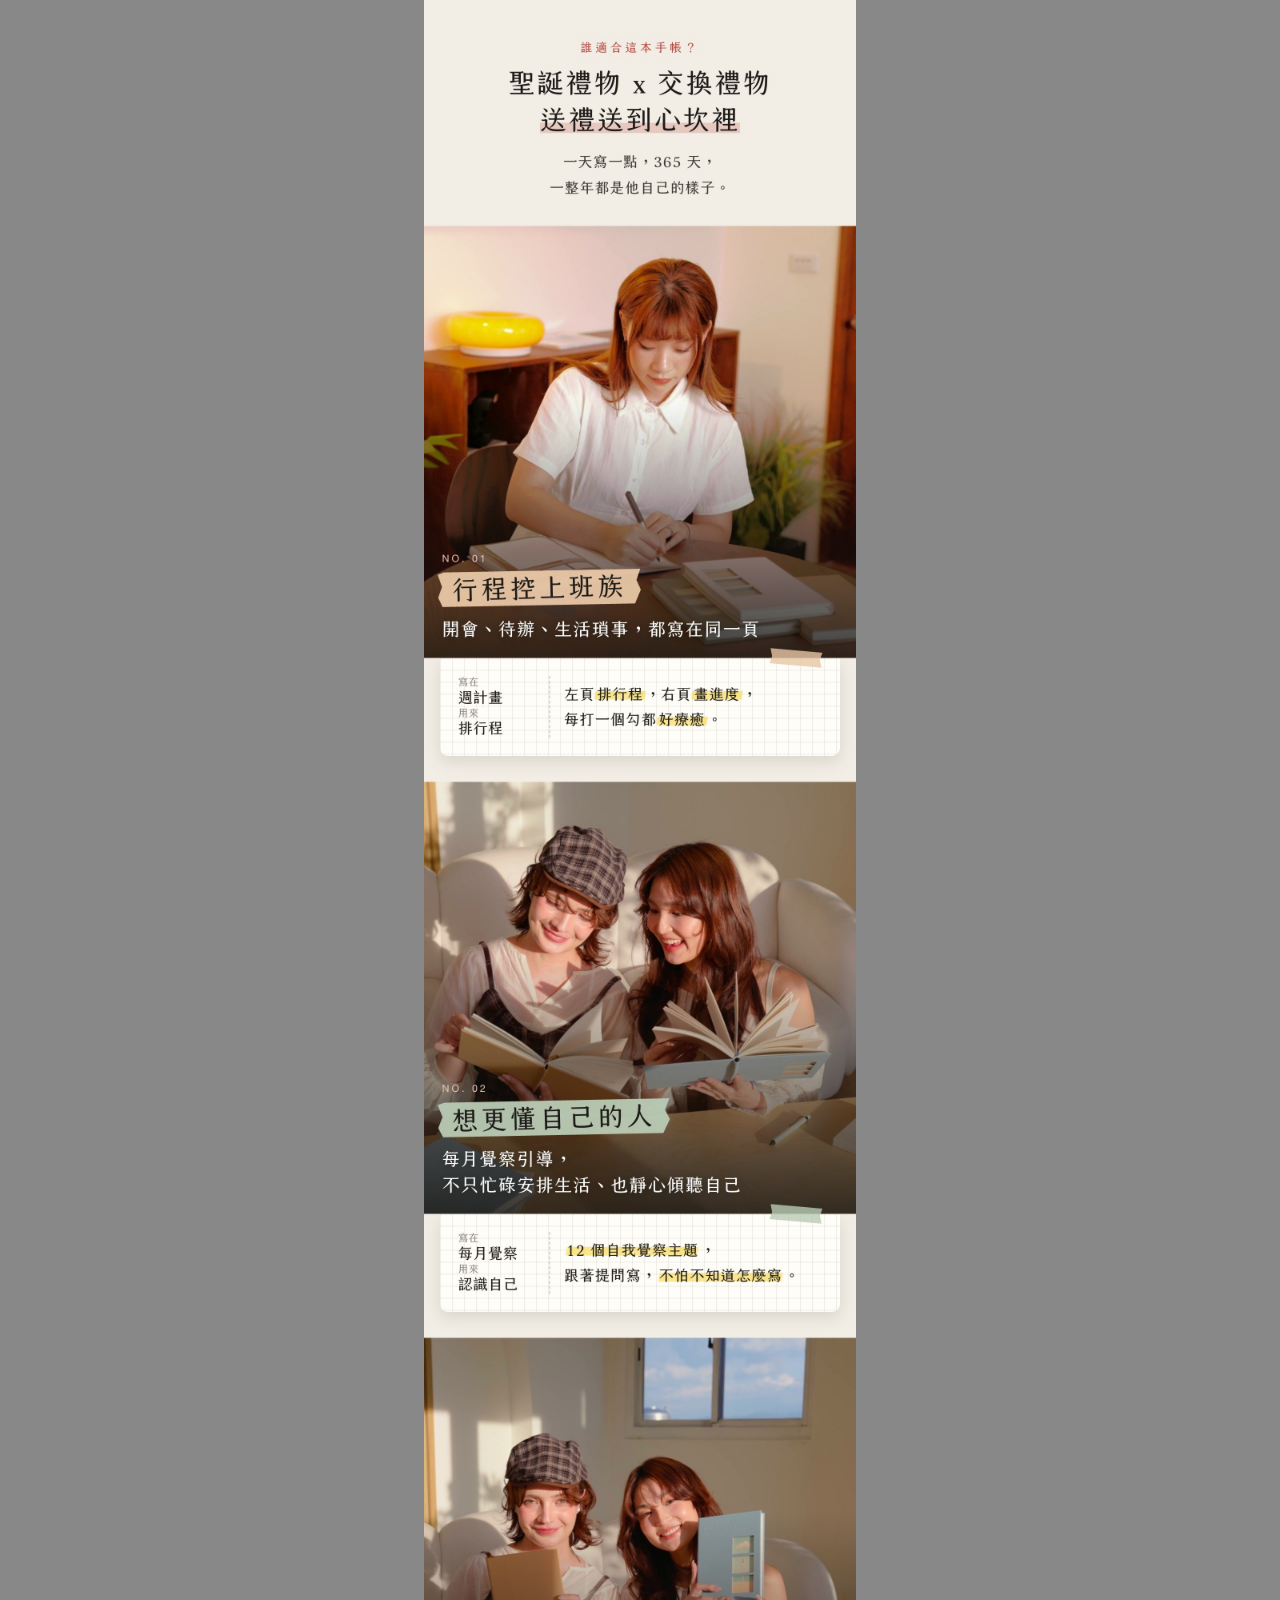
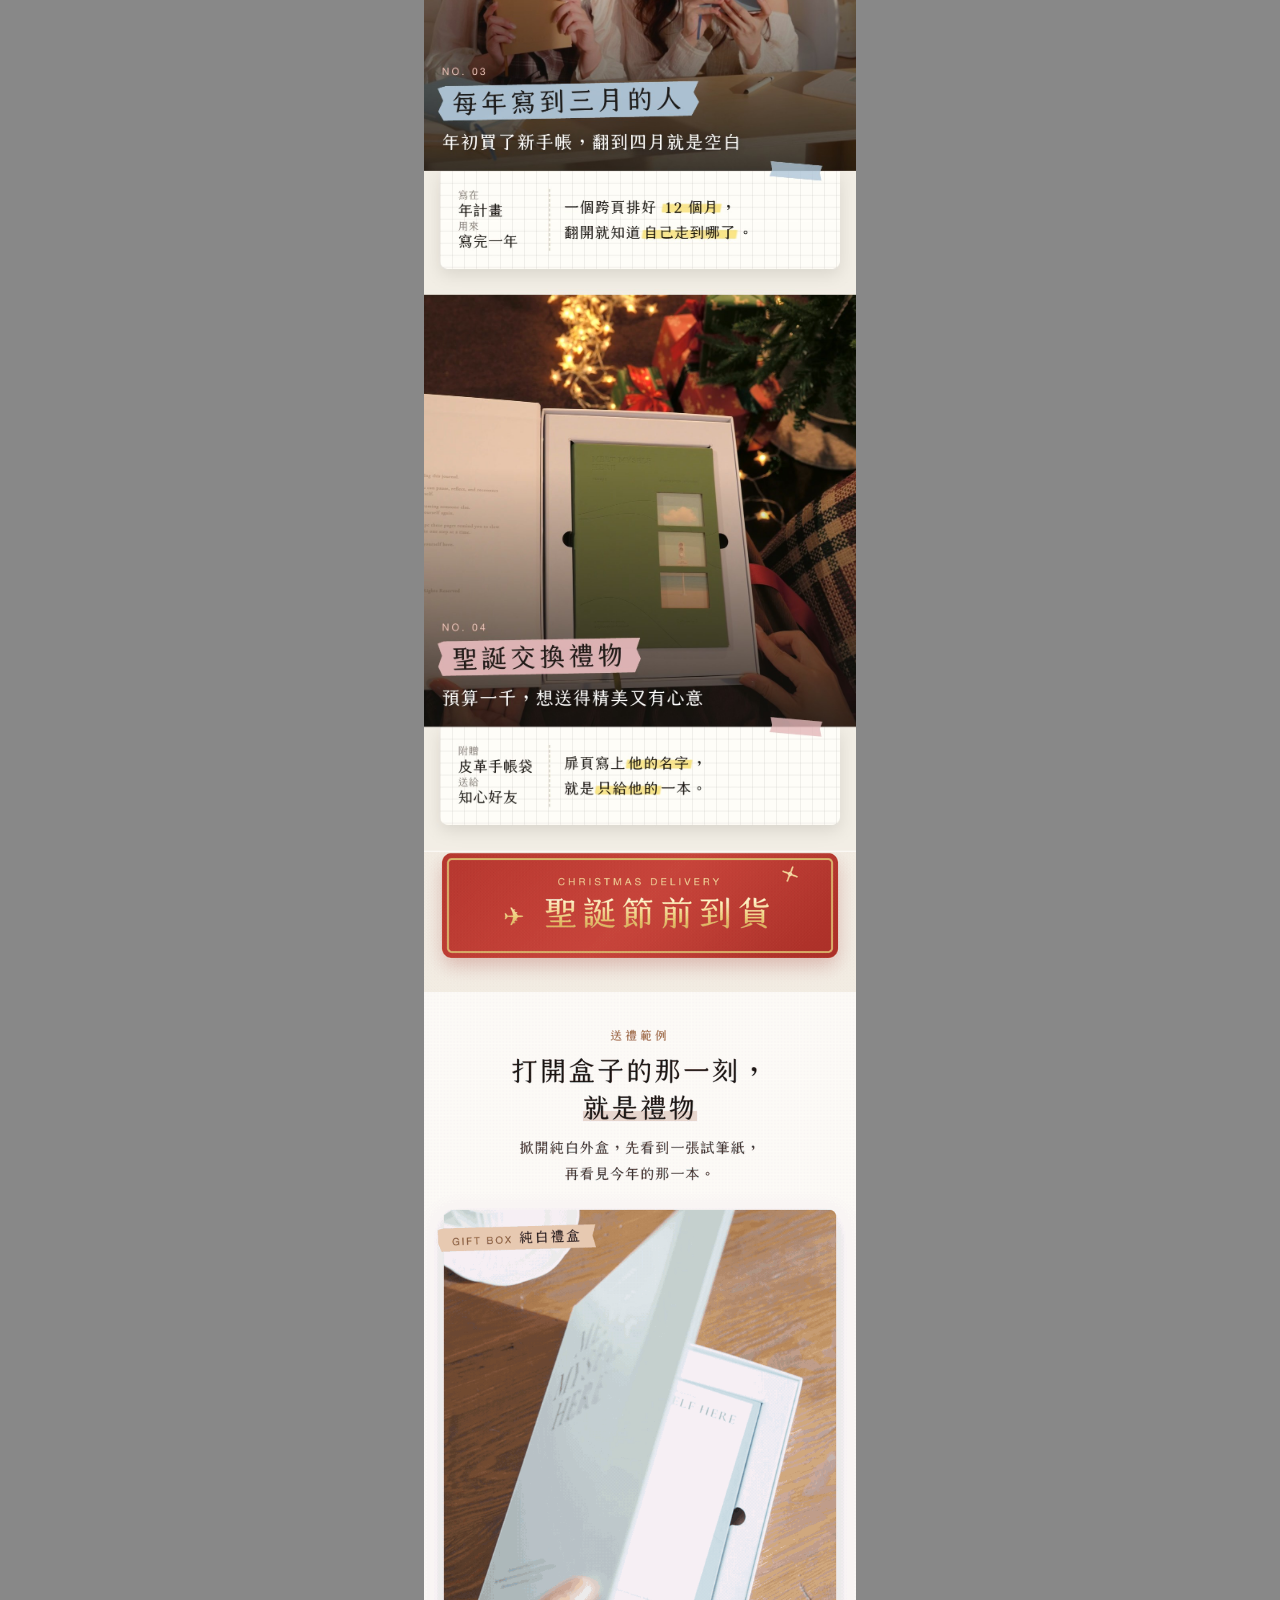
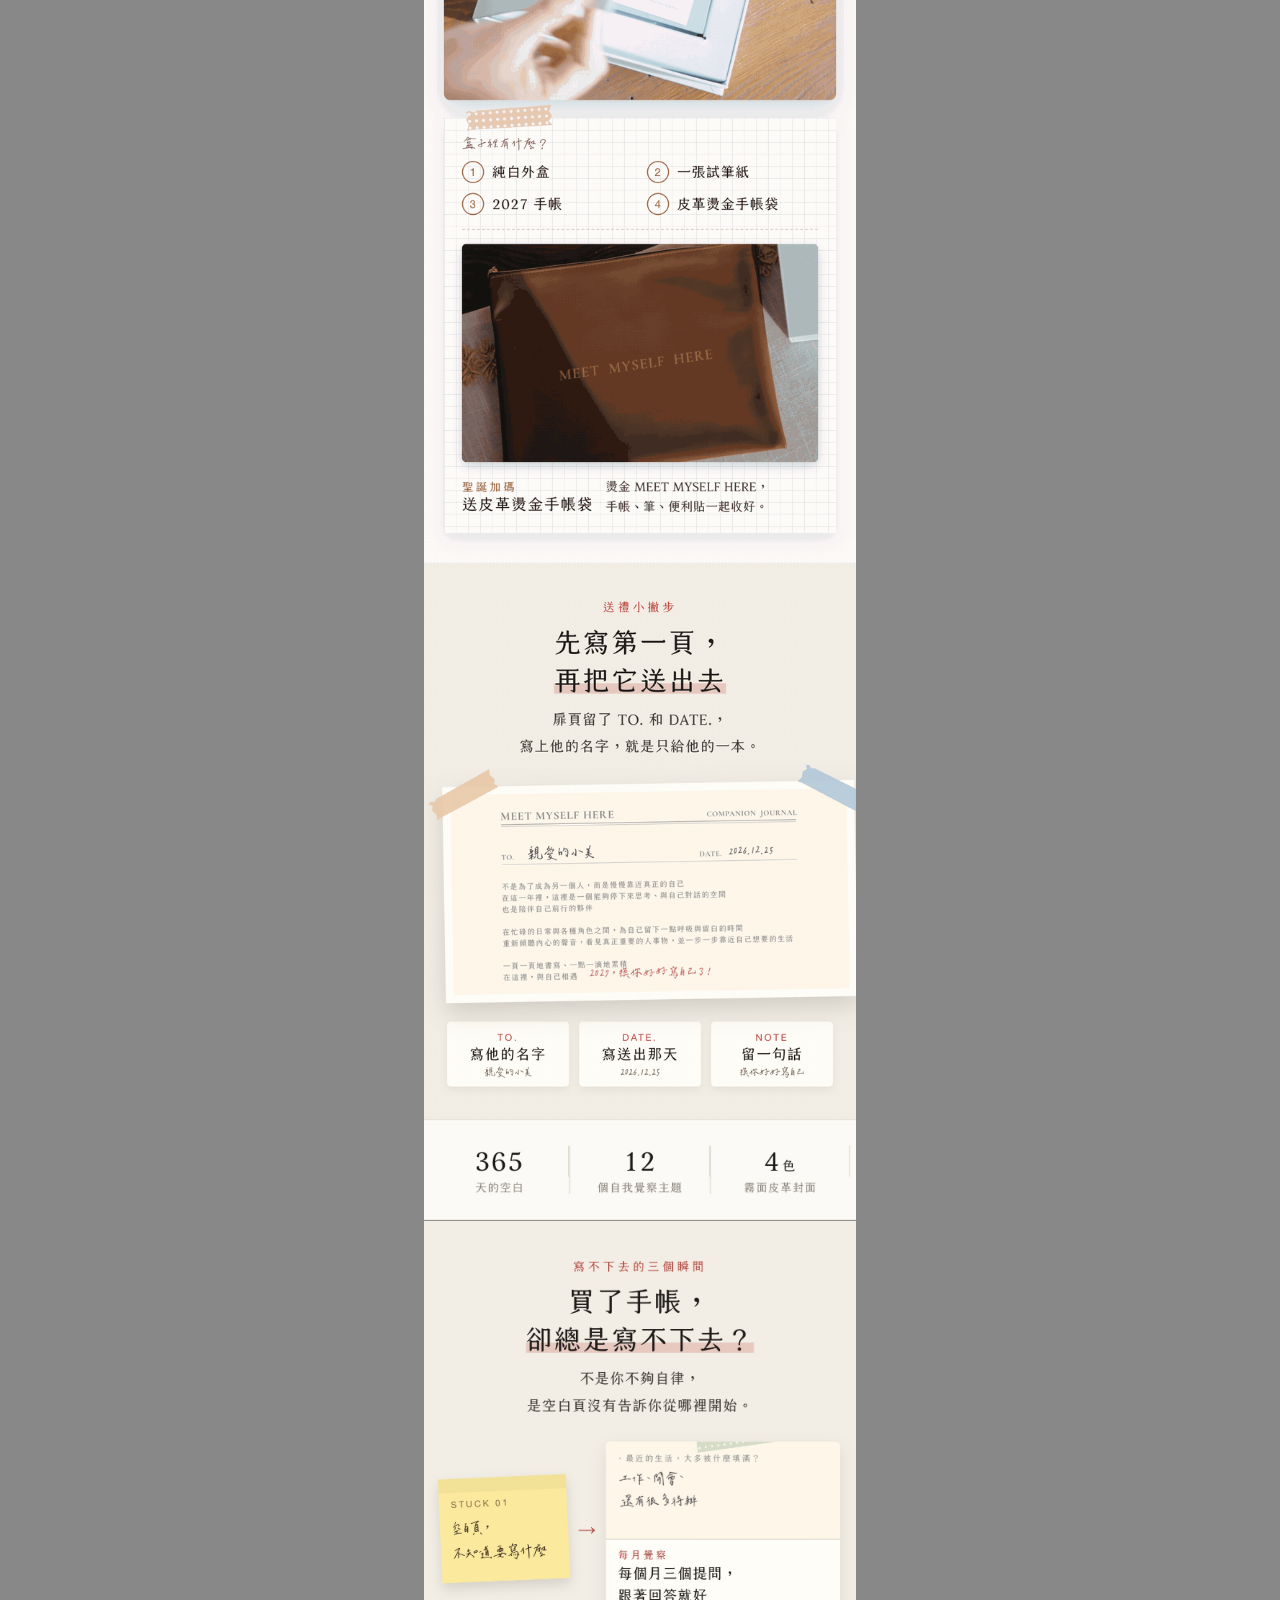
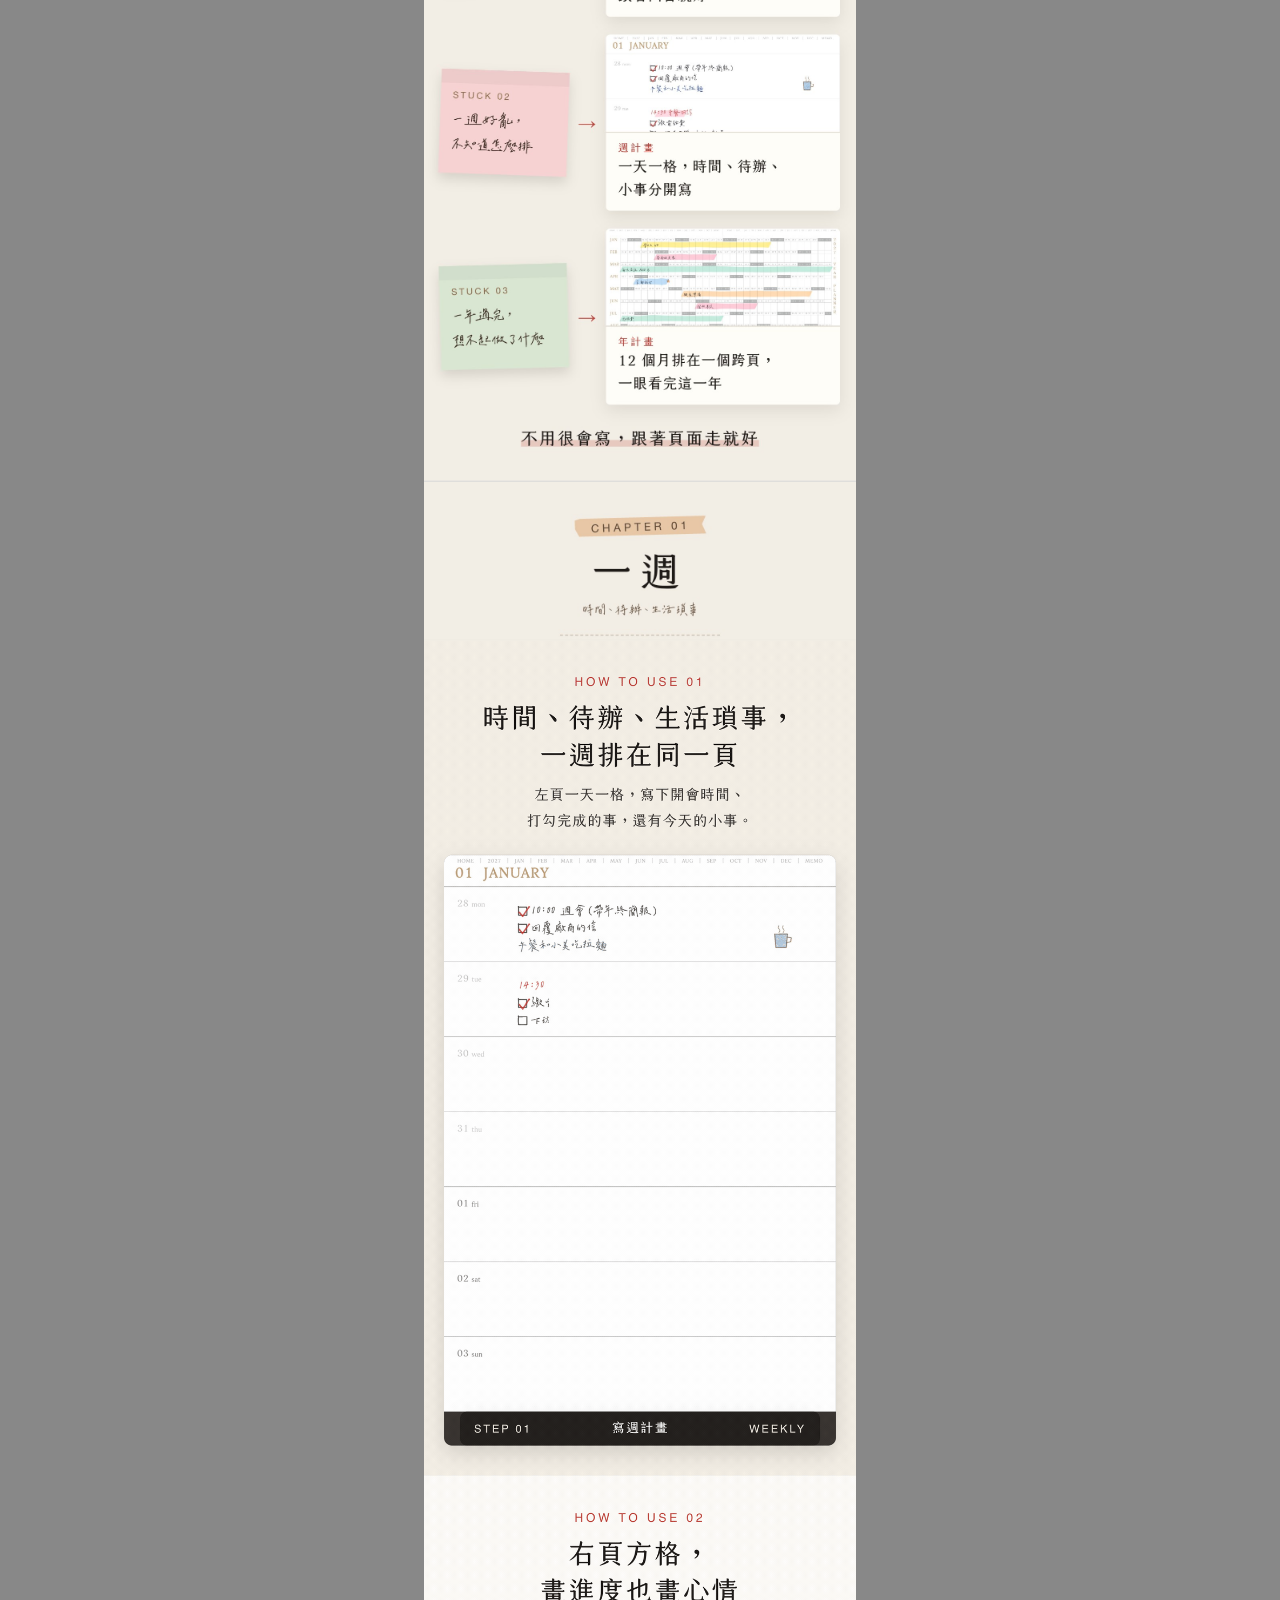
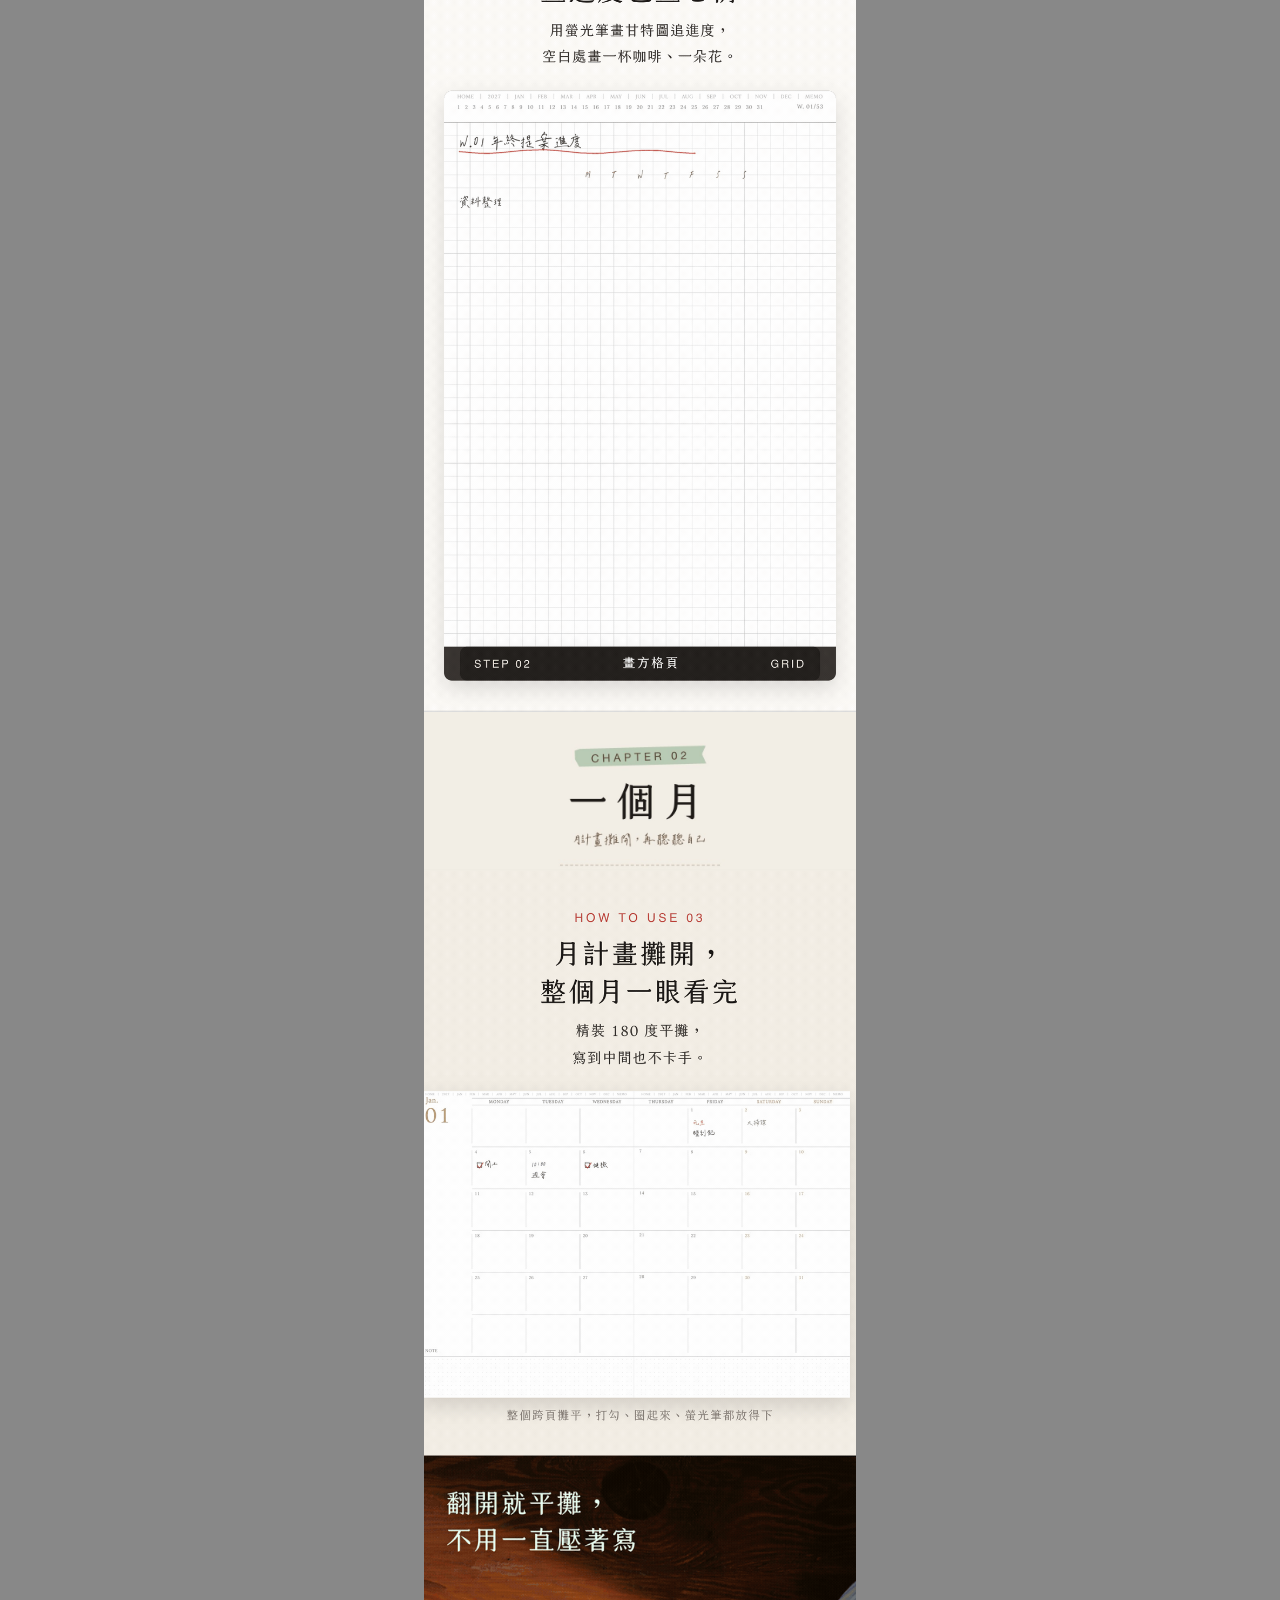
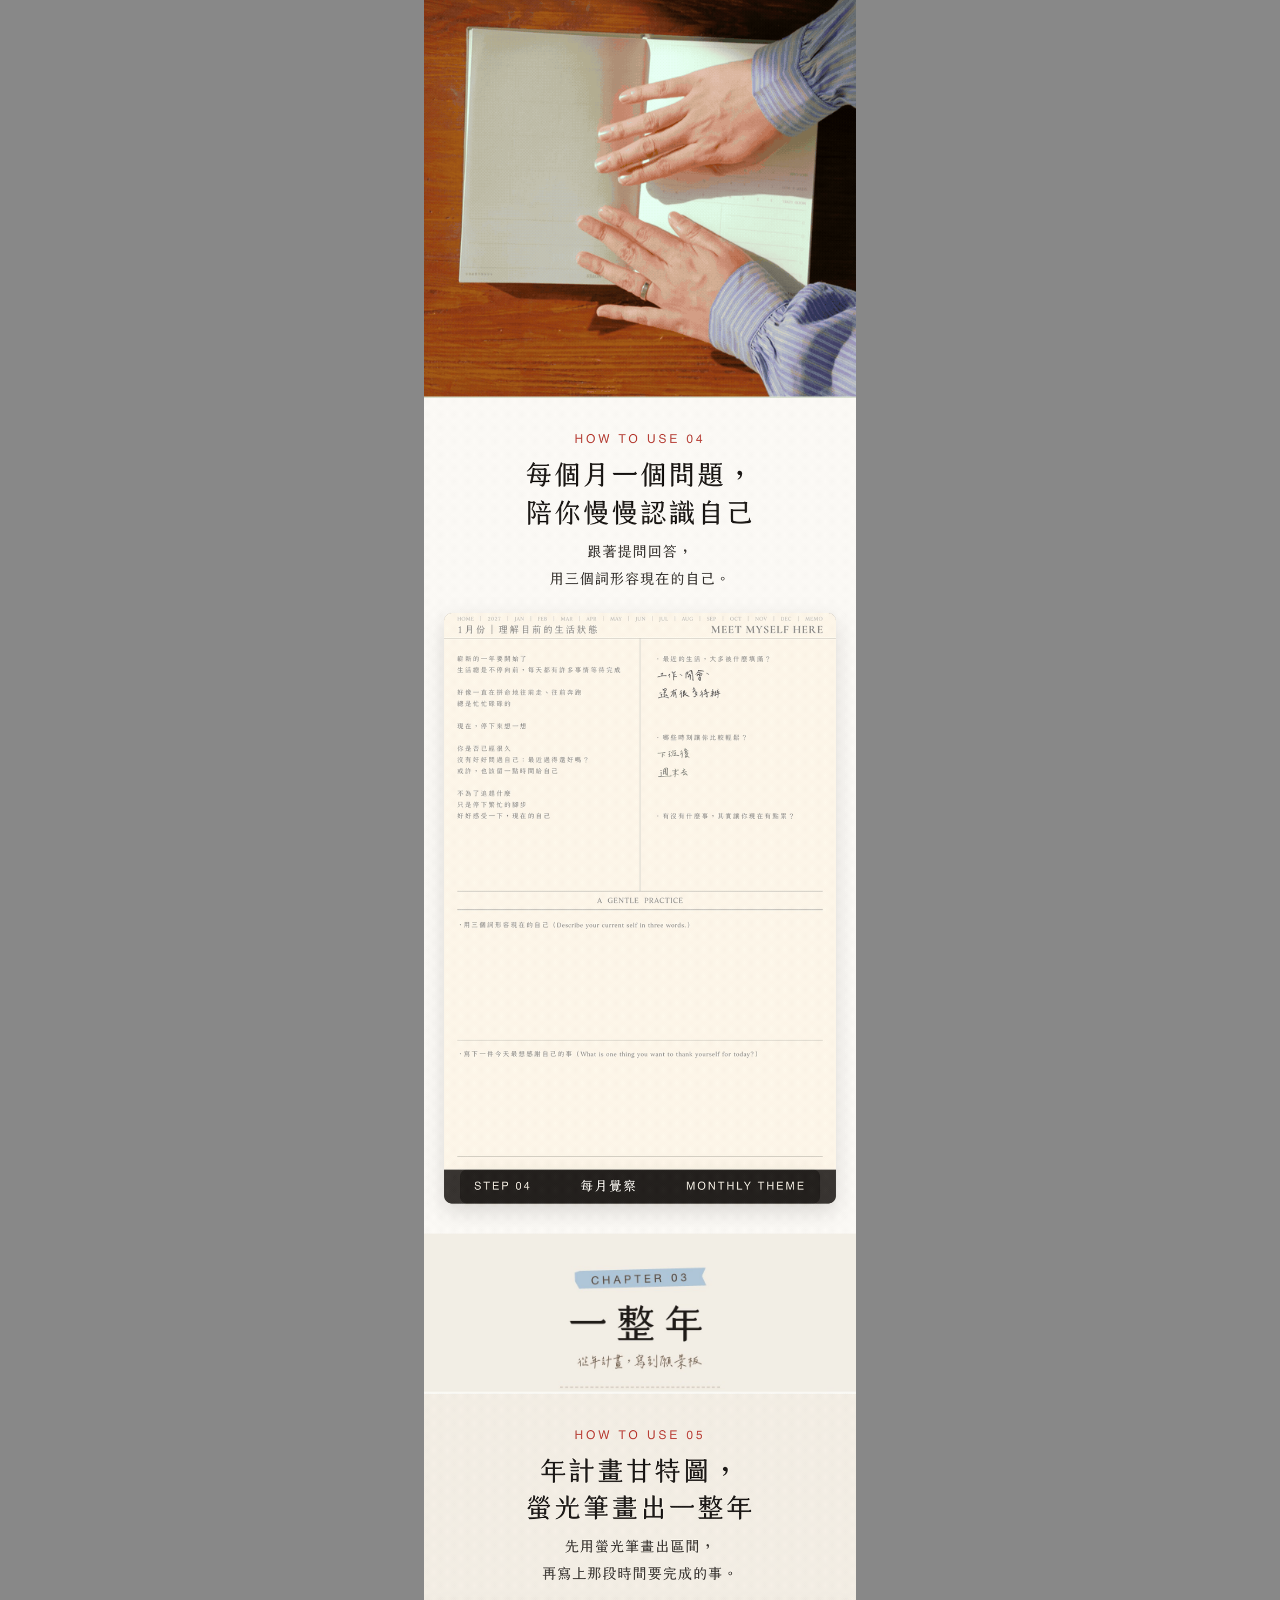
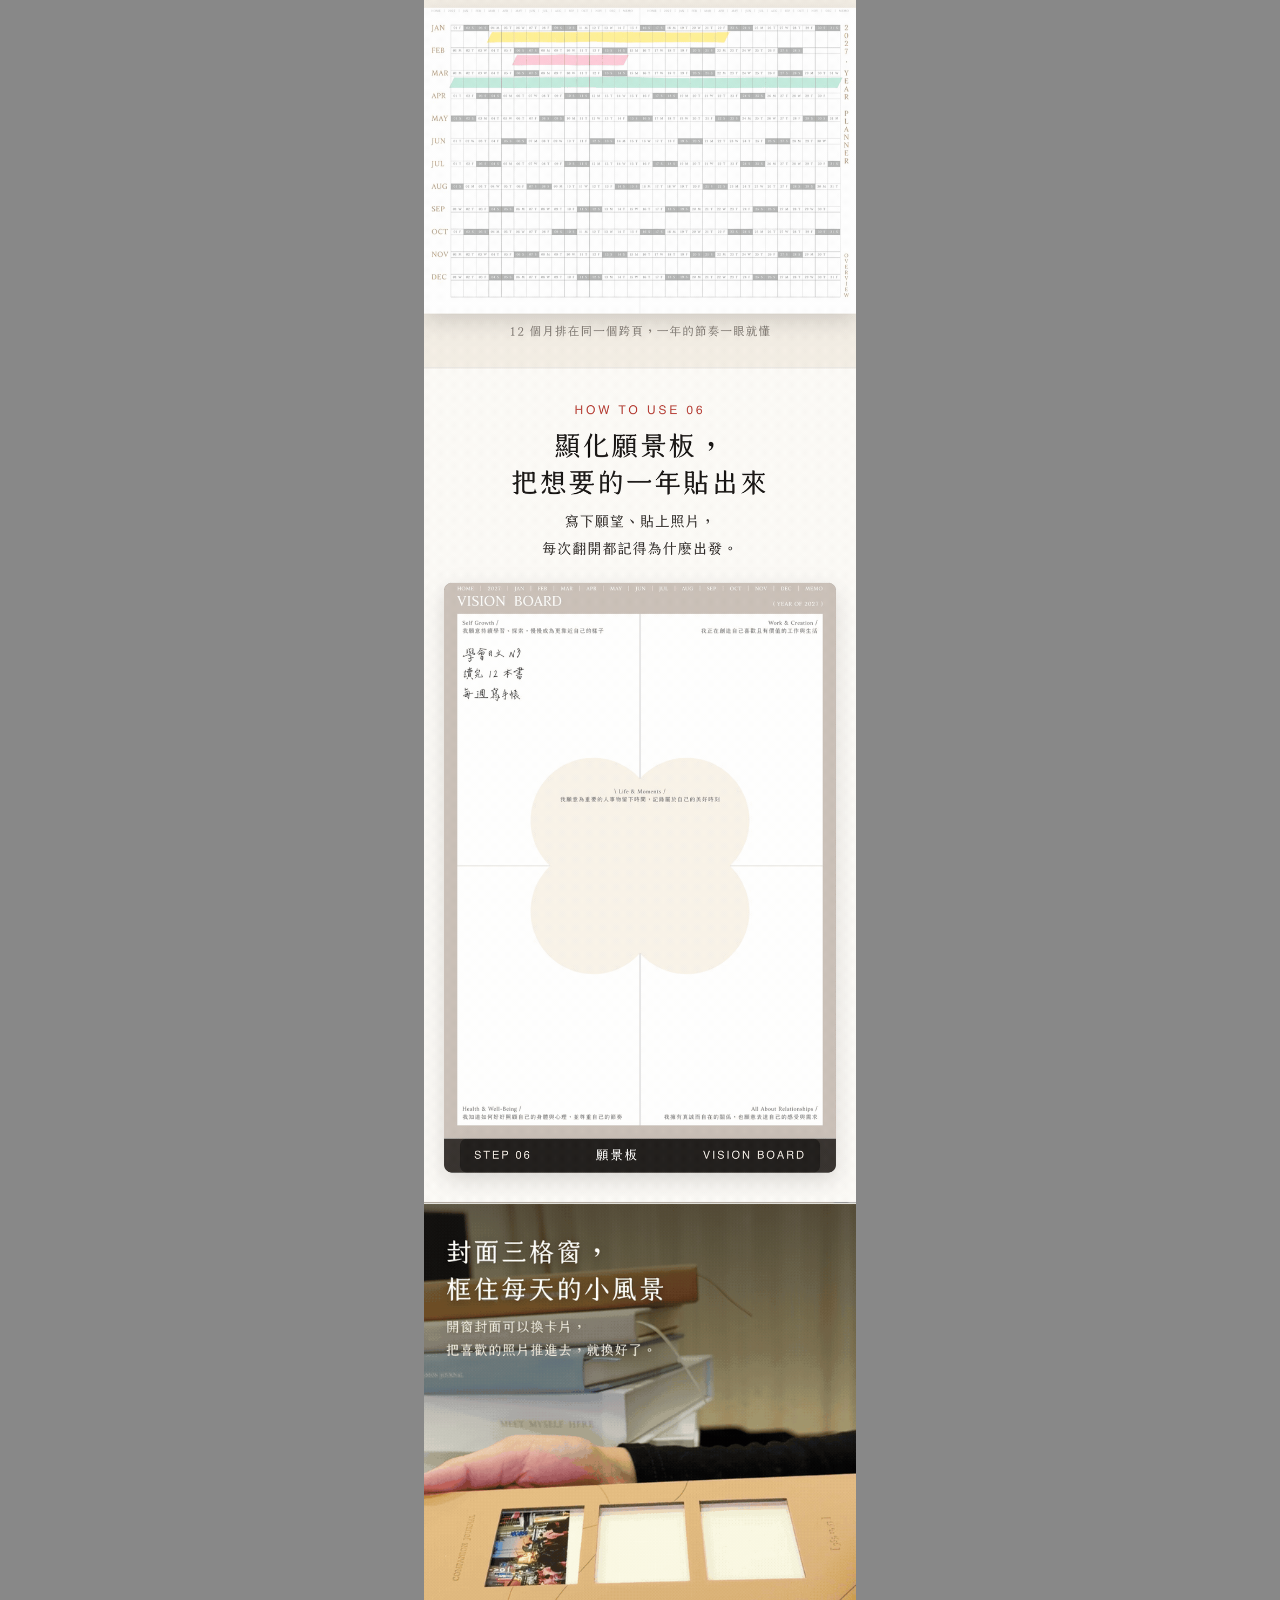
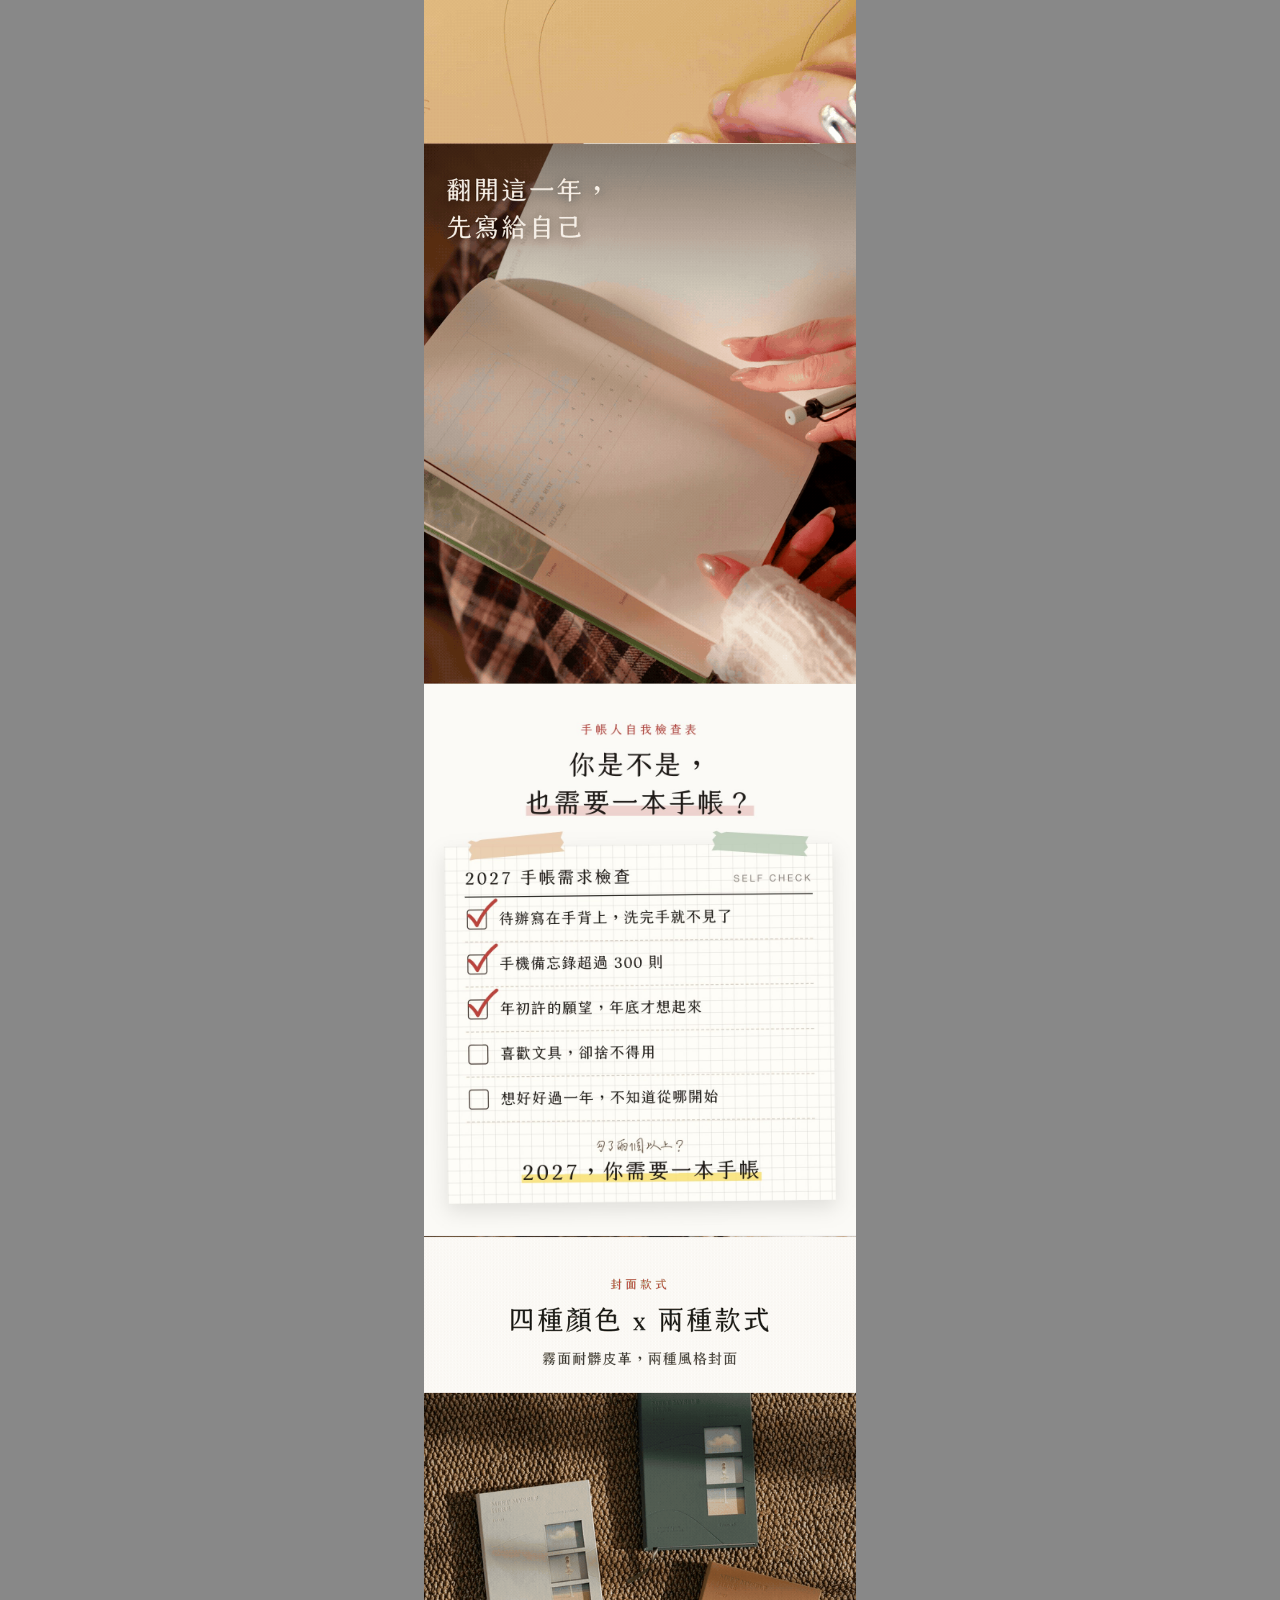
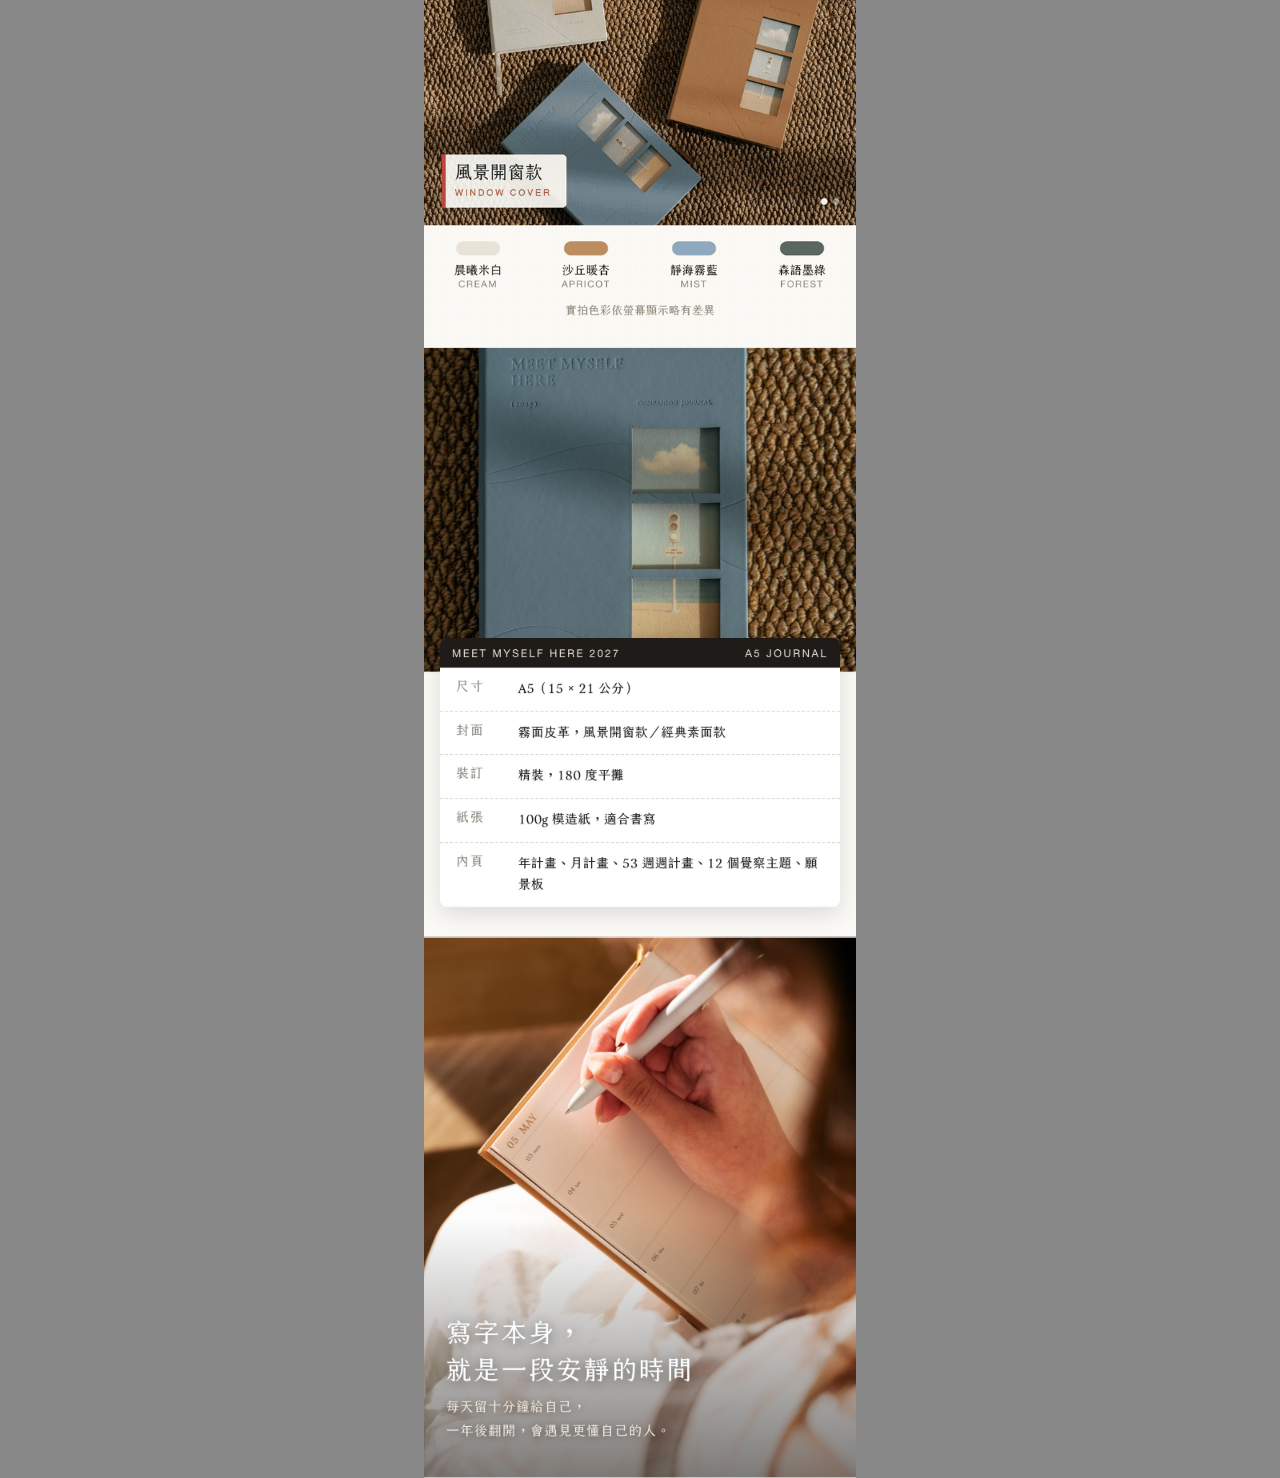
==== commit 25e7b8a9: "手帳 v11：受眾卡拿掉內頁紙條 Co-Authored-By: Claude Opus 5.5 <noreply@anthropic.com>" ====
--- a/index.html
+++ b/index.html
@@ -1,23 +1,23 @@
-<!doctype html><meta charset="utf-8"><meta name="viewport" content="width=device-width,initial-scale=1"><title>手帳落地頁 v11</title><style>body{margin:0;background:#888}main{max-width:432px;margin:0 auto;background:#fff}img{display:block;width:100%}</style><main><img src="說明圖_1080寬/03_誰適合這本手帳.jpg?v=1127b">
-<img src="說明圖_1080寬/03a_受眾卡_每年寫到三月_交換禮物.jpg?v=1127b">
-<img src="說明圖_1080寬/03b_聖誕節前到貨_金光_GIF.gif?v=1127b">
-<img src="說明圖_1080寬/03c_送禮範例_打開禮盒_GIF.gif?v=1127b">
-<img src="說明圖_1080寬/03d_先寫第一頁再送_扉頁手寫_GIF.gif?v=1127b">
-<img src="說明圖_1080寬/04_數字列.jpg?v=1127b">
-<img src="說明圖_1080寬/04a_寫不下去的三個瞬間.jpg?v=1127b">
-<img src="說明圖_1080寬/05_章節01_一週.jpg?v=1127b">
-<img src="說明圖_1080寬/05a_週計畫_GIF.gif?v=1127b">
-<img src="說明圖_1080寬/05b_方格頁甘特圖_GIF.gif?v=1127b">
-<img src="說明圖_1080寬/05c_章節02_一個月.jpg?v=1127b">
-<img src="說明圖_1080寬/06_月計畫攤平_GIF.gif?v=1127b">
-<img src="說明圖_1080寬/06x_翻開就平攤_GIF.gif?v=1127b">
-<img src="說明圖_1080寬/06a_每月覺察_GIF.gif?v=1127b">
-<img src="說明圖_1080寬/06b0_章節03_一整年.jpg?v=1127b">
-<img src="說明圖_1080寬/06b_年計畫甘特圖_GIF.gif?v=1127b">
-<img src="說明圖_1080寬/06c_顯化願景板_GIF.gif?v=1127b">
-<img src="說明圖_1080寬/07_開窗封面推照片進去_GIF.gif?v=1127b">
-<img src="說明圖_1080寬/08_翻開這一年_GIF.gif?v=1127b">
-<img src="說明圖_1080寬/09_手帳人自我檢查表.jpg?v=1127b">
-<img src="說明圖_1080寬/10_四種顏色兩種款式_輪播_GIF.gif?v=1127b">
-<img src="說明圖_1080寬/11_規格.jpg?v=1127b">
-<img src="說明圖_1080寬/12_轉折.jpg?v=1127b"></main>+<!doctype html><meta charset="utf-8"><meta name="viewport" content="width=device-width,initial-scale=1"><title>手帳落地頁 v11</title><style>body{margin:0;background:#888}main{max-width:432px;margin:0 auto;background:#fff}img{display:block;width:100%}</style><main><img src="說明圖_1080寬/03_誰適合這本手帳.jpg?v=1127c">
+<img src="說明圖_1080寬/03a_受眾卡_每年寫到三月_交換禮物.jpg?v=1127c">
+<img src="說明圖_1080寬/03b_聖誕節前到貨_金光_GIF.gif?v=1127c">
+<img src="說明圖_1080寬/03c_送禮範例_打開禮盒_GIF.gif?v=1127c">
+<img src="說明圖_1080寬/03d_先寫第一頁再送_扉頁手寫_GIF.gif?v=1127c">
+<img src="說明圖_1080寬/04_數字列.jpg?v=1127c">
+<img src="說明圖_1080寬/04a_寫不下去的三個瞬間.jpg?v=1127c">
+<img src="說明圖_1080寬/05_章節01_一週.jpg?v=1127c">
+<img src="說明圖_1080寬/05a_週計畫_GIF.gif?v=1127c">
+<img src="說明圖_1080寬/05b_方格頁甘特圖_GIF.gif?v=1127c">
+<img src="說明圖_1080寬/05c_章節02_一個月.jpg?v=1127c">
+<img src="說明圖_1080寬/06_月計畫攤平_GIF.gif?v=1127c">
+<img src="說明圖_1080寬/06x_翻開就平攤_GIF.gif?v=1127c">
+<img src="說明圖_1080寬/06a_每月覺察_GIF.gif?v=1127c">
+<img src="說明圖_1080寬/06b0_章節03_一整年.jpg?v=1127c">
+<img src="說明圖_1080寬/06b_年計畫甘特圖_GIF.gif?v=1127c">
+<img src="說明圖_1080寬/06c_顯化願景板_GIF.gif?v=1127c">
+<img src="說明圖_1080寬/07_開窗封面推照片進去_GIF.gif?v=1127c">
+<img src="說明圖_1080寬/08_翻開這一年_GIF.gif?v=1127c">
+<img src="說明圖_1080寬/09_手帳人自我檢查表.jpg?v=1127c">
+<img src="說明圖_1080寬/10_四種顏色兩種款式_輪播_GIF.gif?v=1127c">
+<img src="說明圖_1080寬/11_規格.jpg?v=1127c">
+<img src="說明圖_1080寬/12_轉折.jpg?v=1127c"></main>
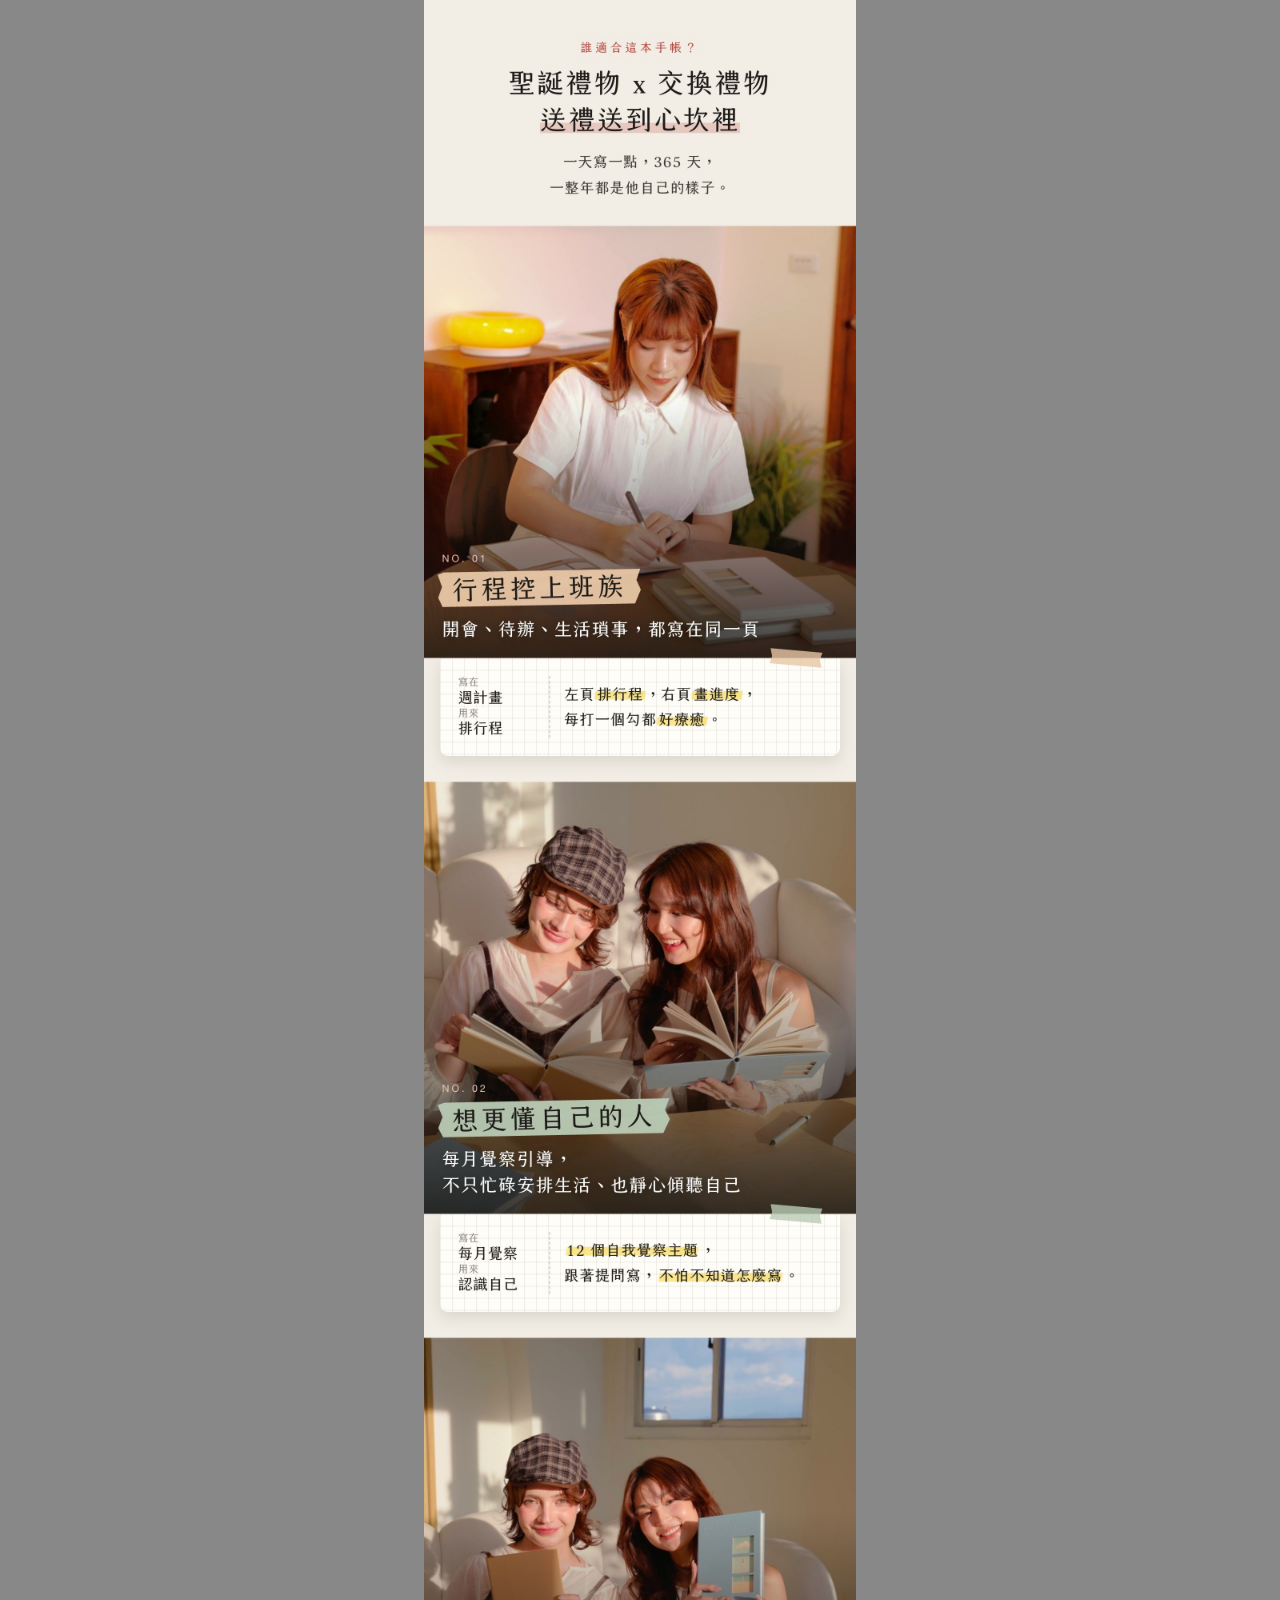
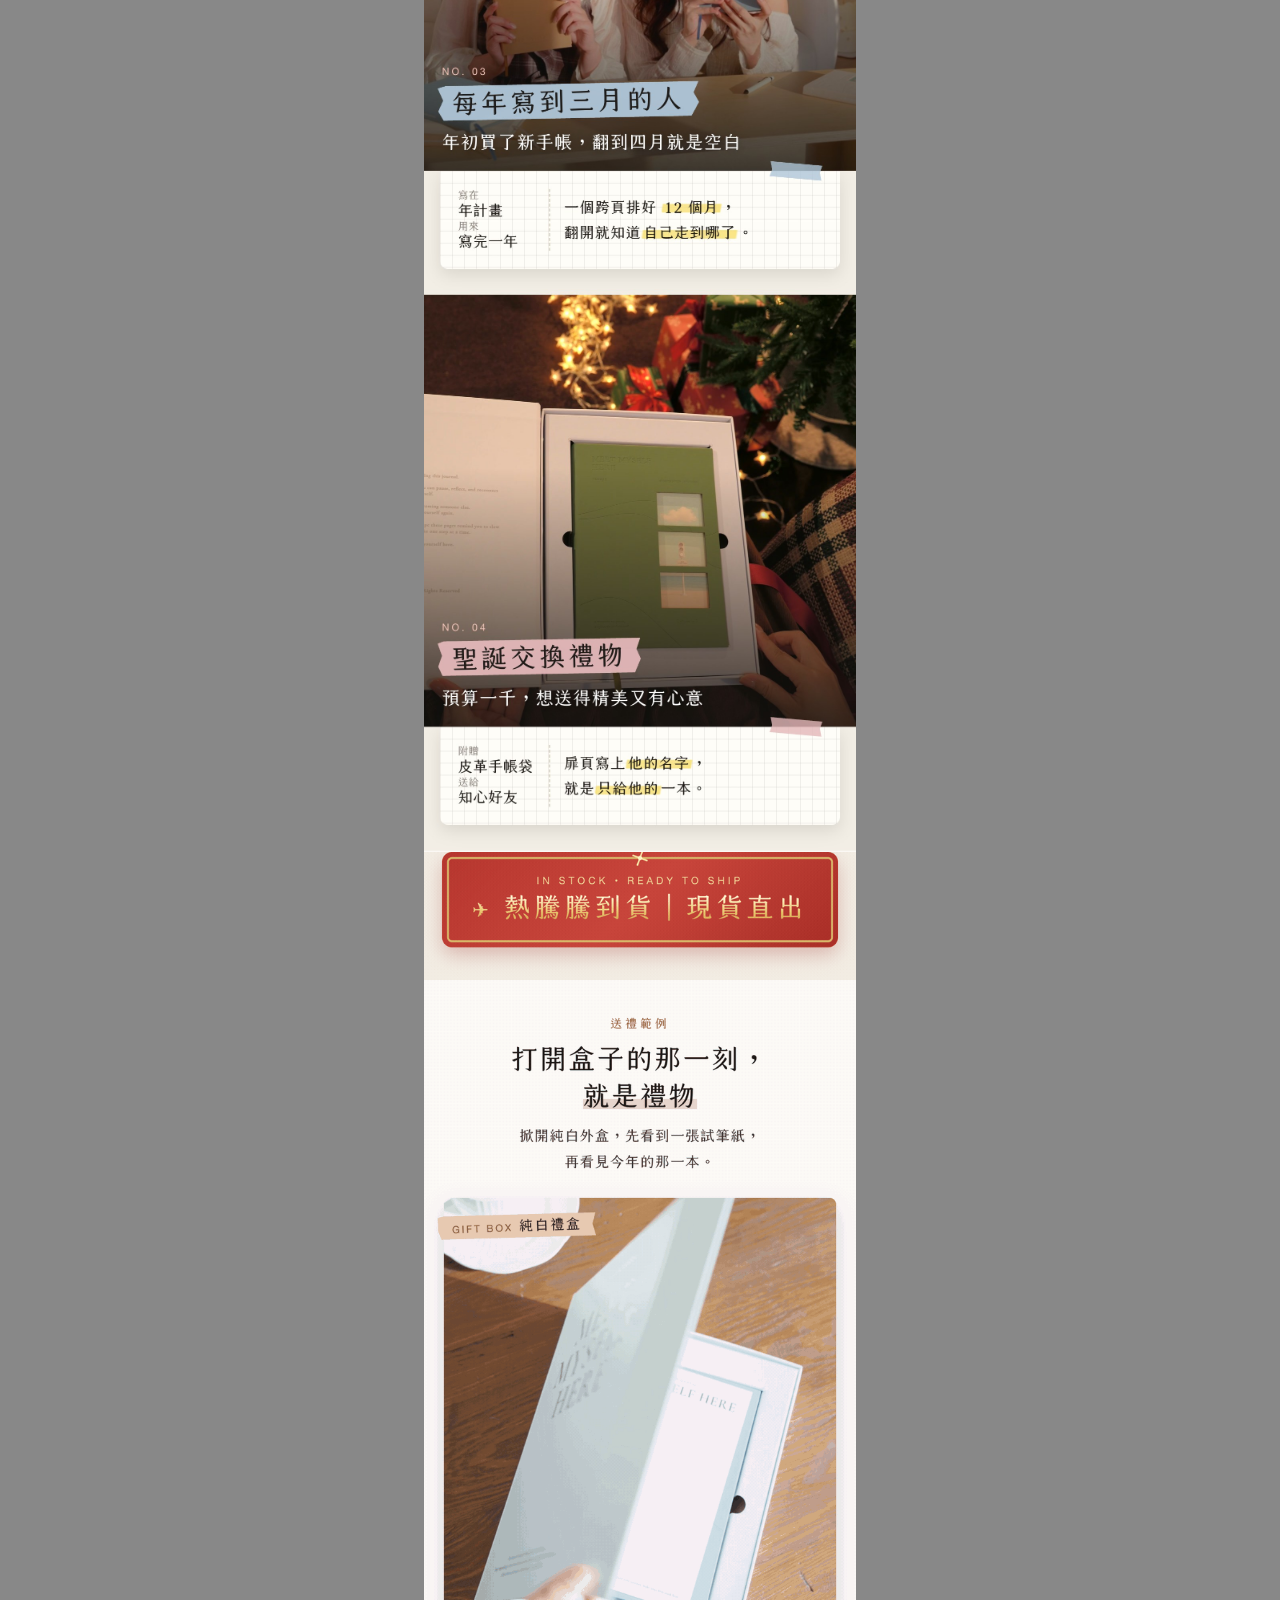
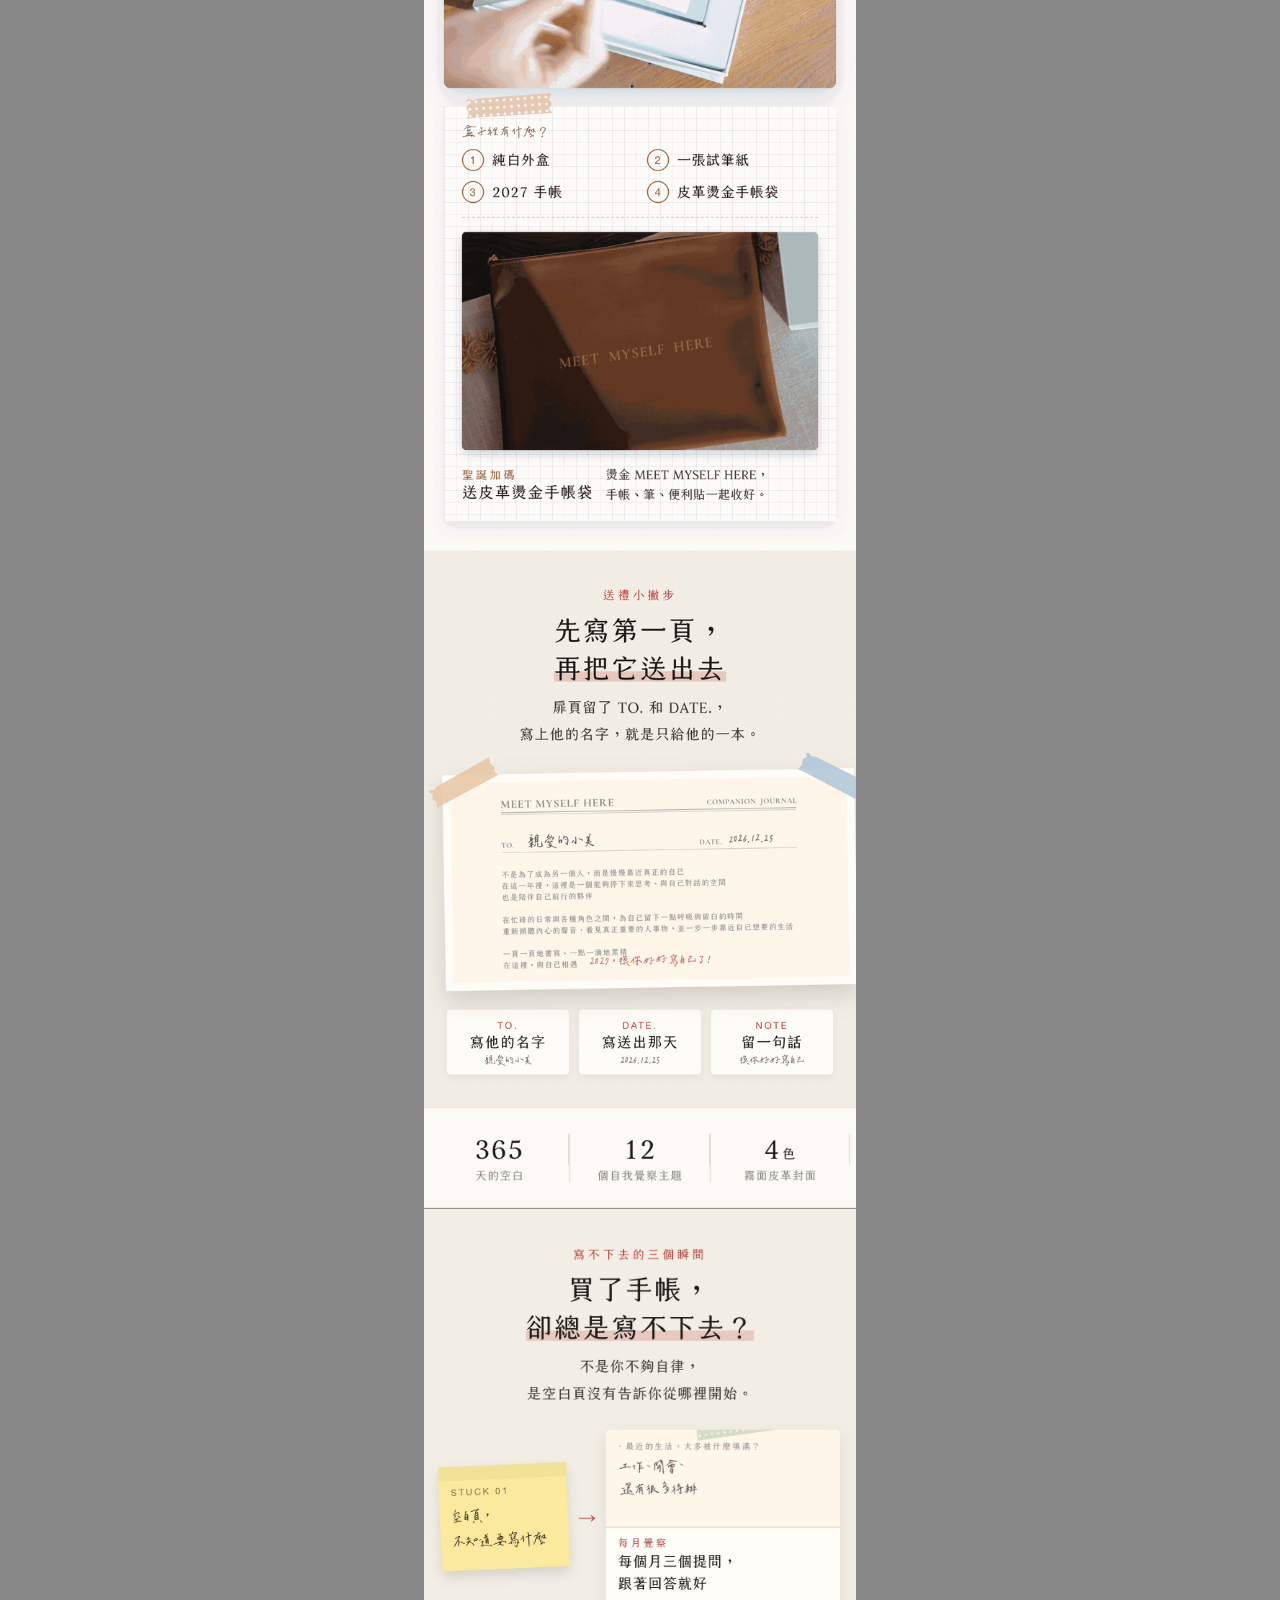
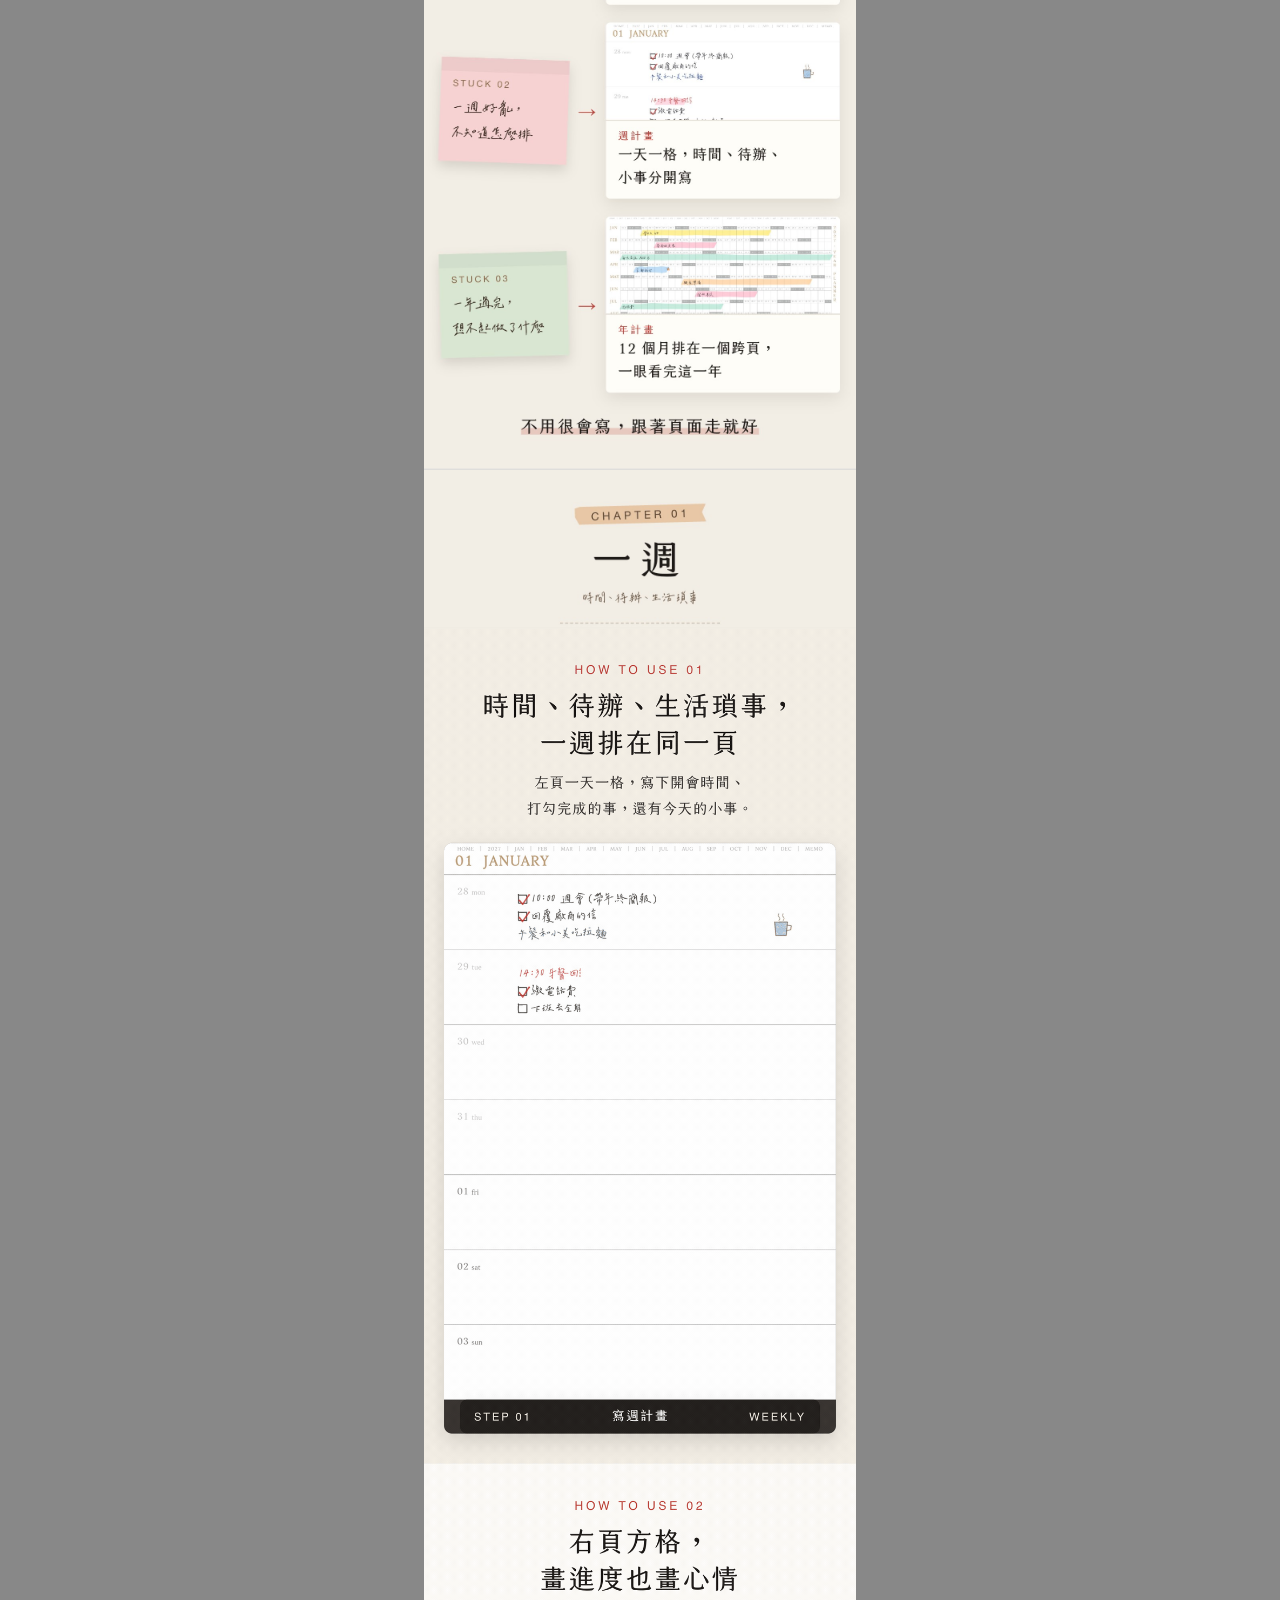
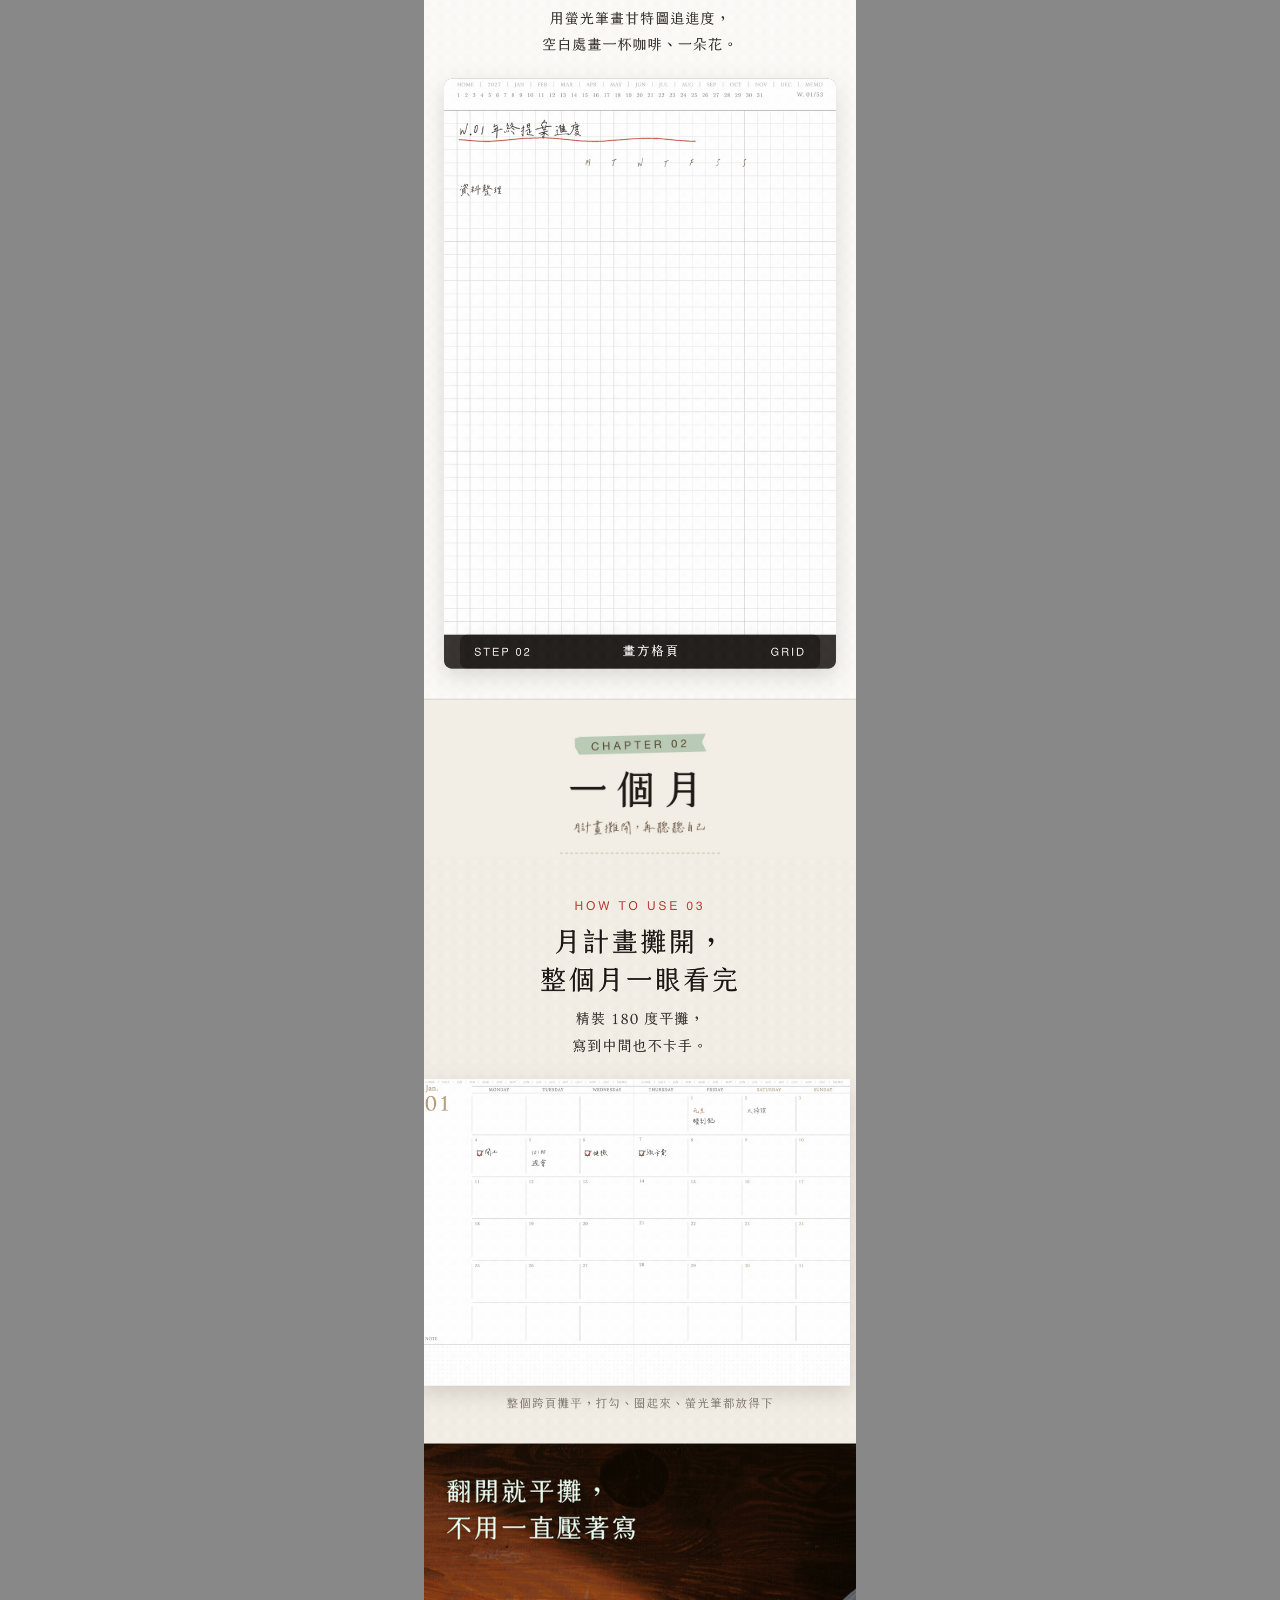
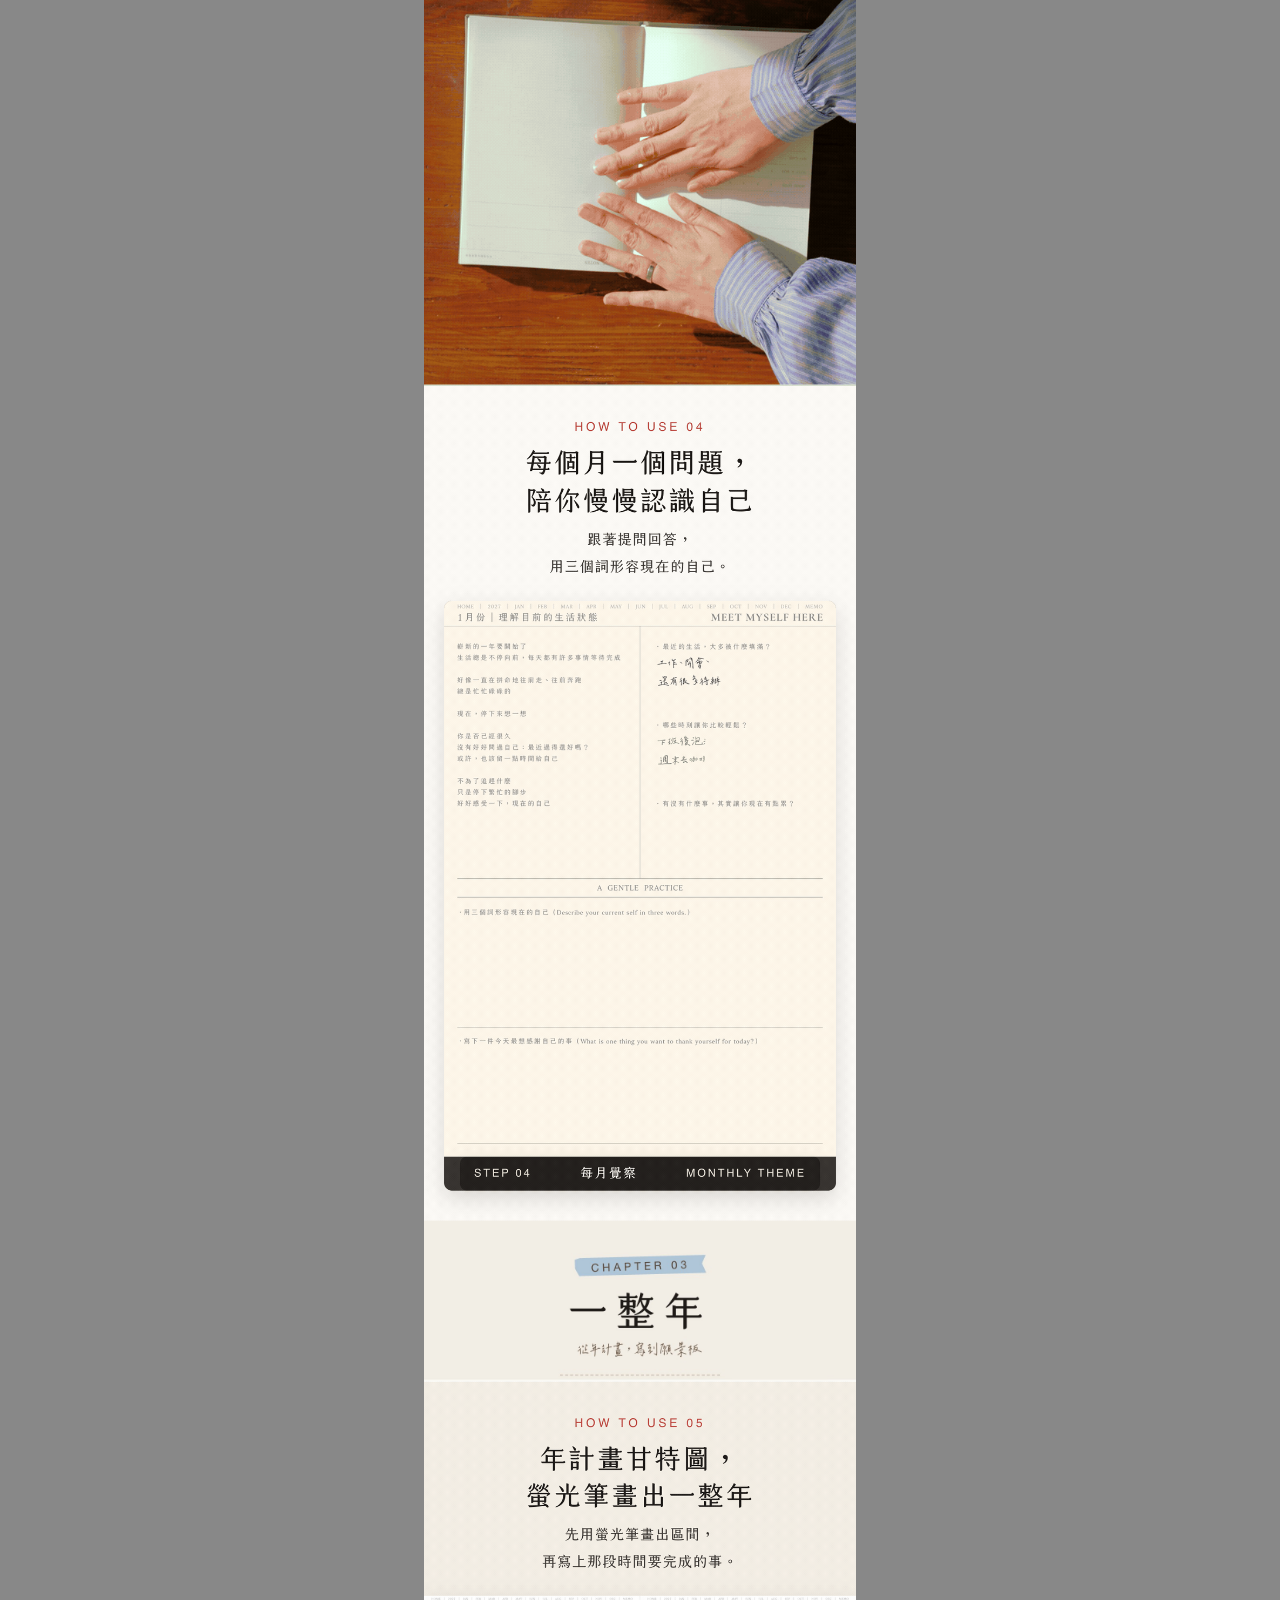
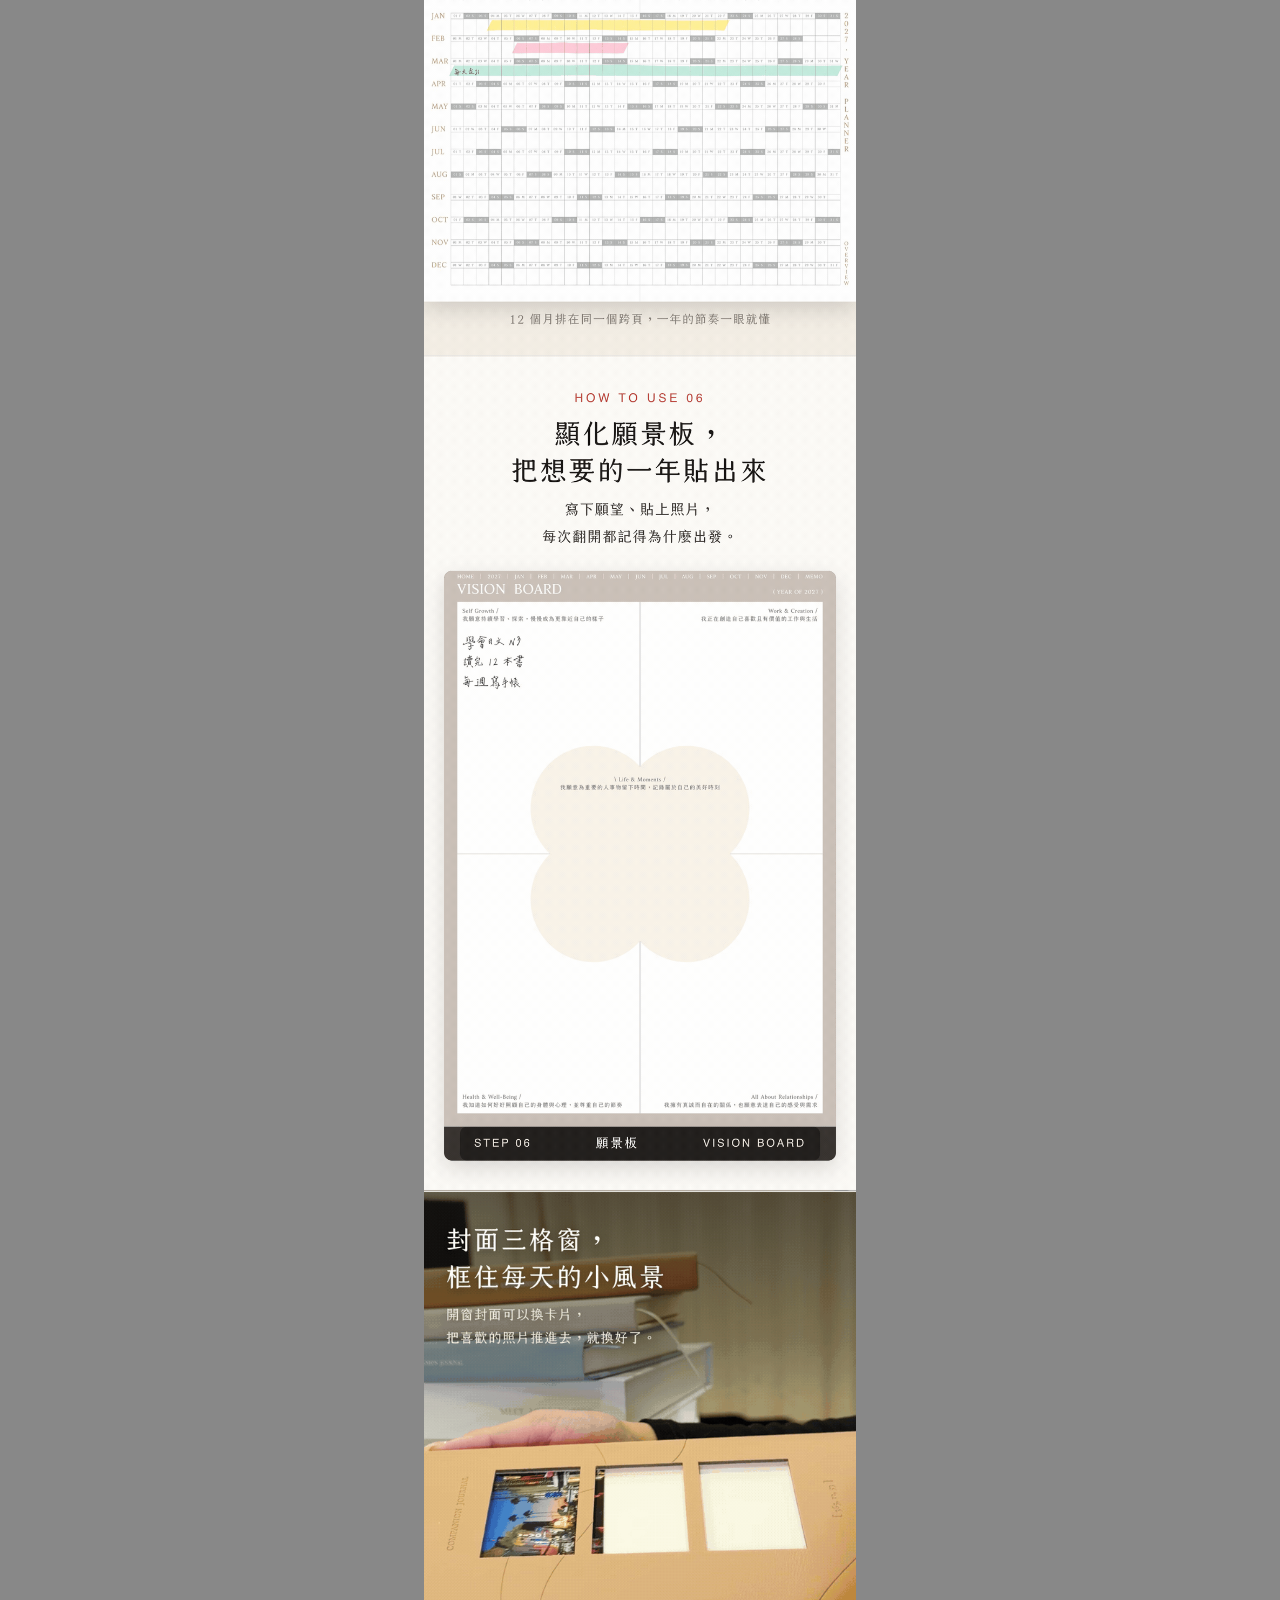
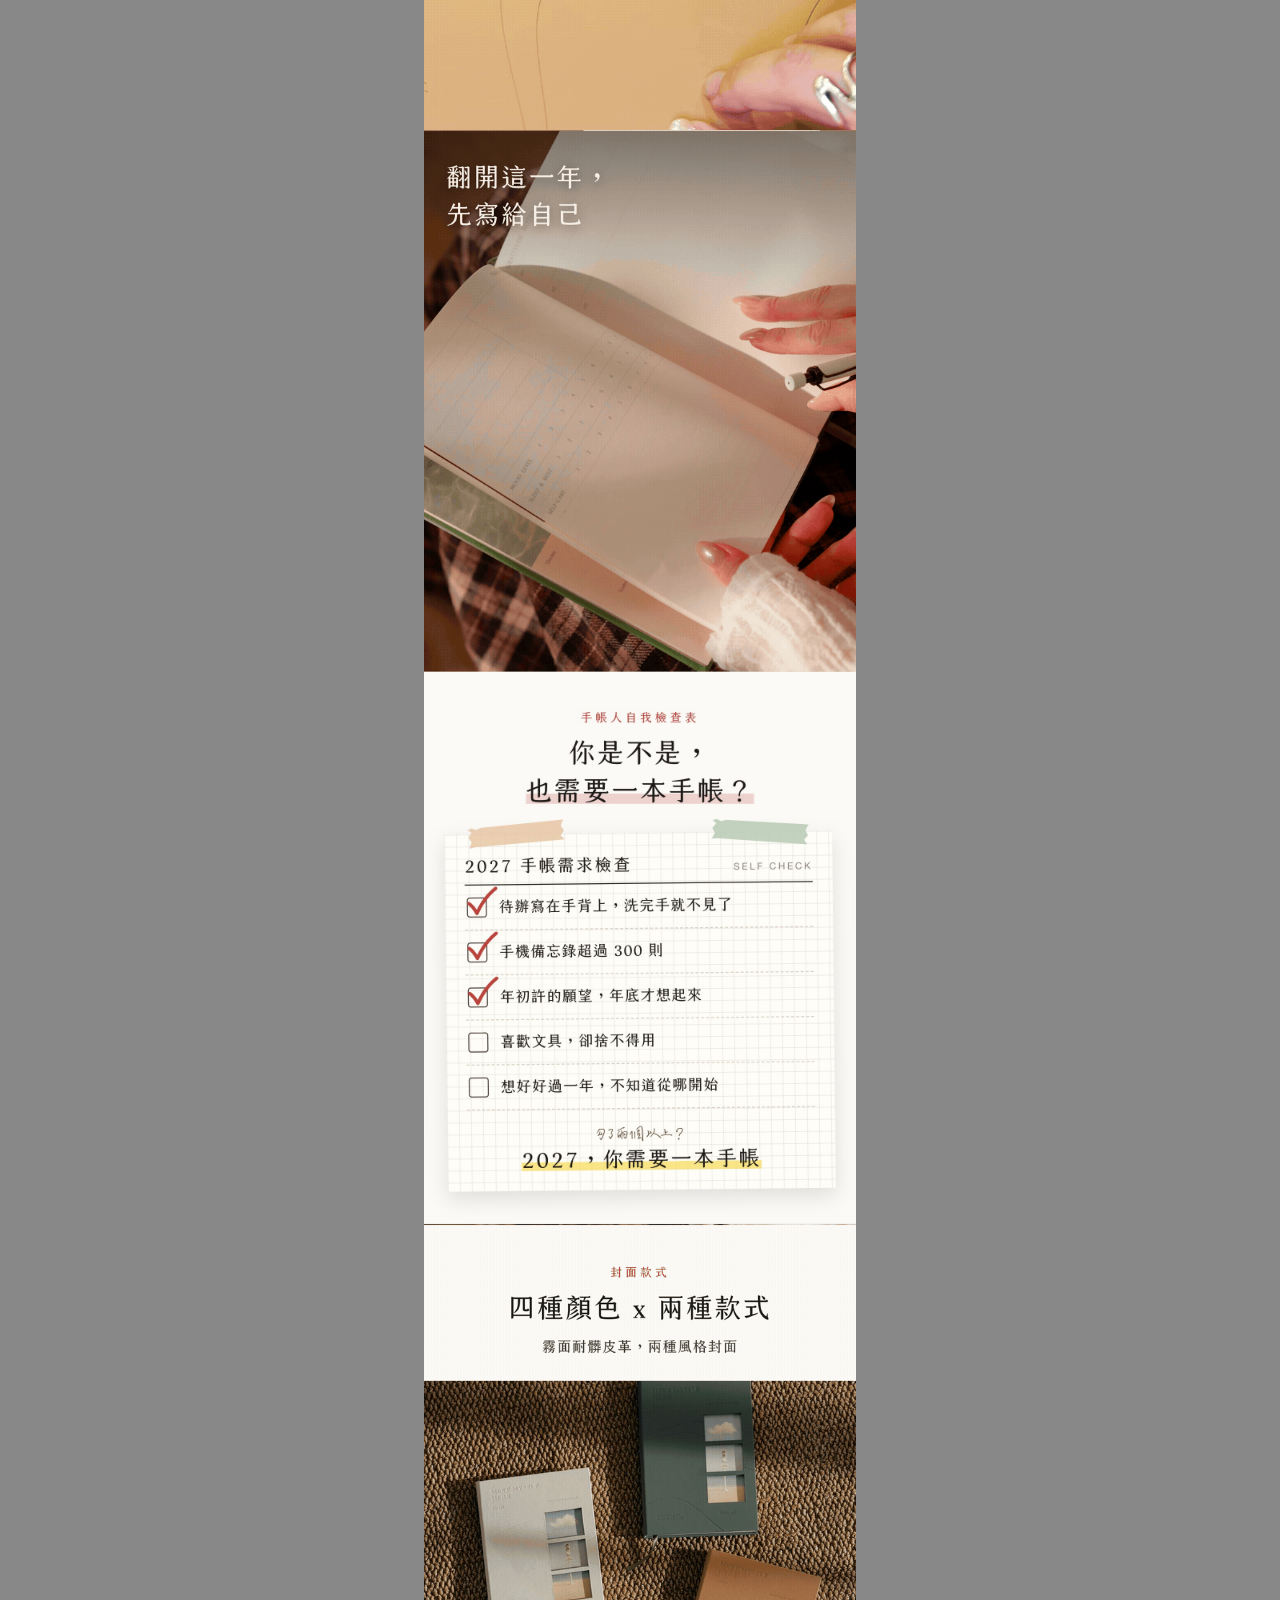
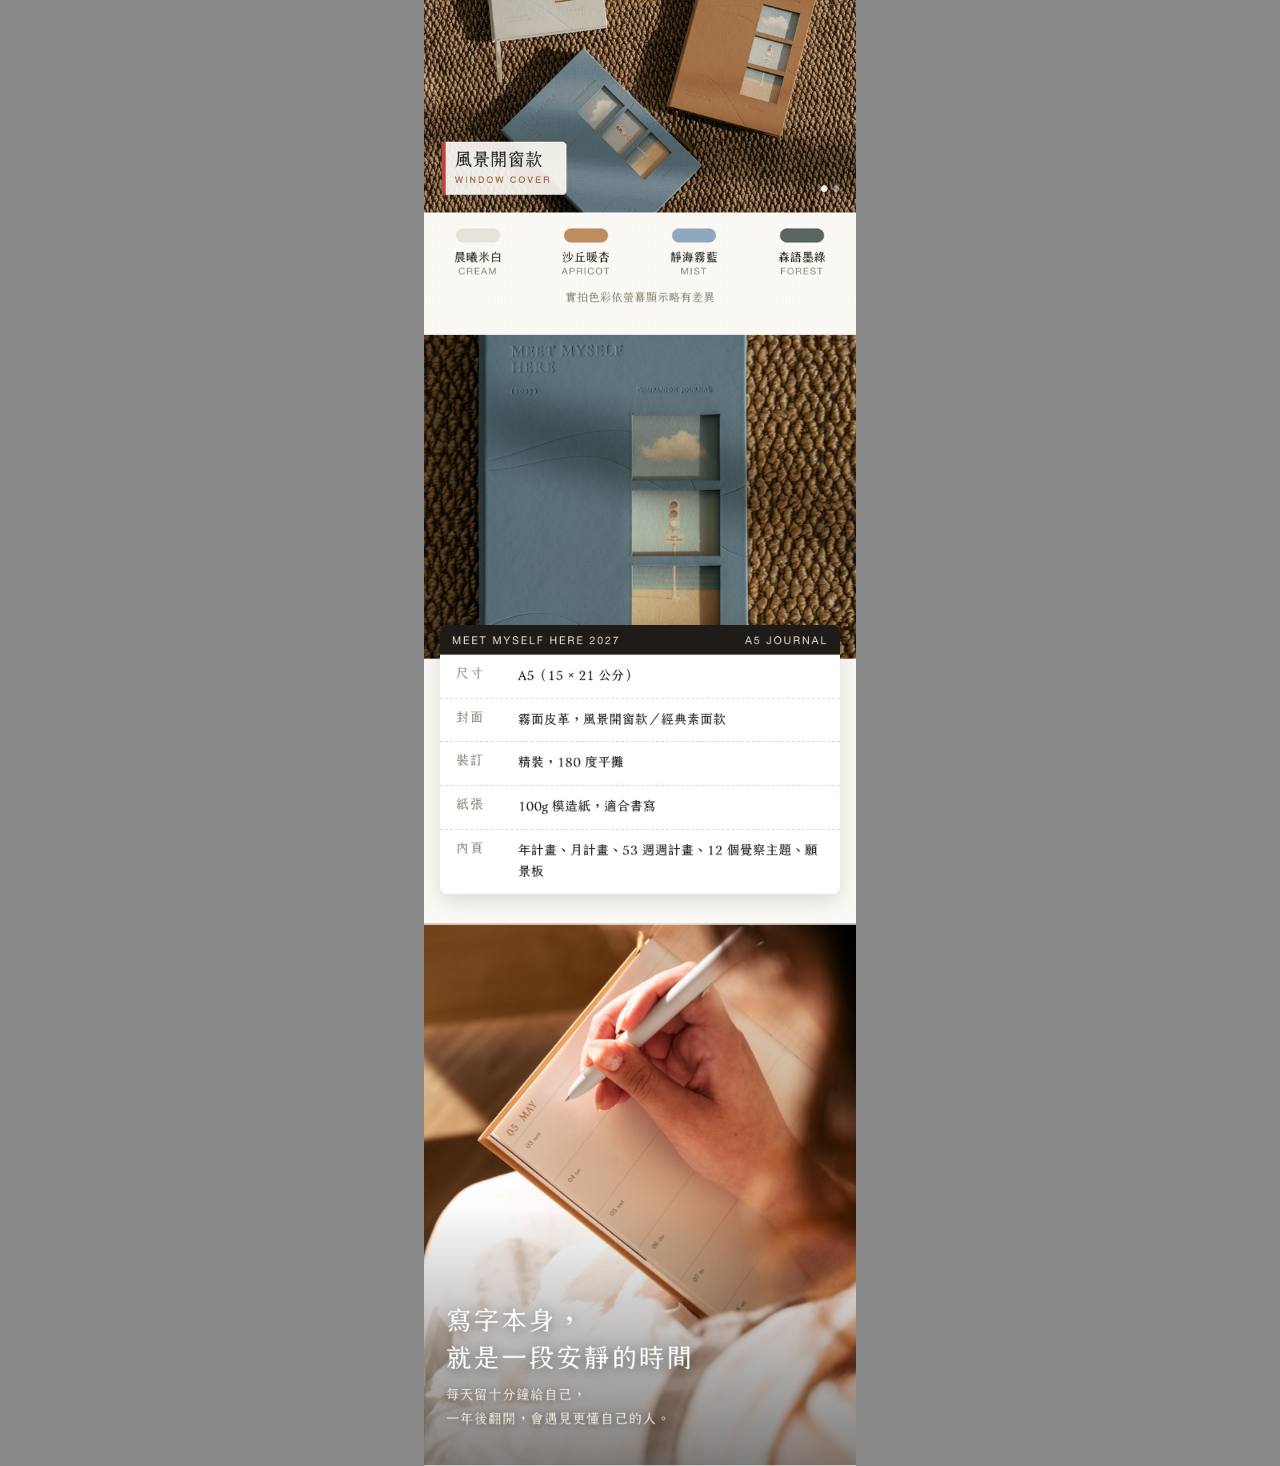
==== commit af583919: "手帳 v11：03b 改回熱騰騰到貨現貨直出（同 Shopify） Co-Authored-By: Claude Opus 5.5 <noreply@anthropic.com>" ====
--- a/index.html
+++ b/index.html
@@ -1,23 +1,23 @@
-<!doctype html><meta charset="utf-8"><meta name="viewport" content="width=device-width,initial-scale=1"><title>手帳落地頁 v11</title><style>body{margin:0;background:#888}main{max-width:432px;margin:0 auto;background:#fff}img{display:block;width:100%}</style><main><img src="說明圖_1080寬/03_誰適合這本手帳.jpg?v=1127c">
-<img src="說明圖_1080寬/03a_受眾卡_每年寫到三月_交換禮物.jpg?v=1127c">
-<img src="說明圖_1080寬/03b_聖誕節前到貨_金光_GIF.gif?v=1127c">
-<img src="說明圖_1080寬/03c_送禮範例_打開禮盒_GIF.gif?v=1127c">
-<img src="說明圖_1080寬/03d_先寫第一頁再送_扉頁手寫_GIF.gif?v=1127c">
-<img src="說明圖_1080寬/04_數字列.jpg?v=1127c">
-<img src="說明圖_1080寬/04a_寫不下去的三個瞬間.jpg?v=1127c">
-<img src="說明圖_1080寬/05_章節01_一週.jpg?v=1127c">
-<img src="說明圖_1080寬/05a_週計畫_GIF.gif?v=1127c">
-<img src="說明圖_1080寬/05b_方格頁甘特圖_GIF.gif?v=1127c">
-<img src="說明圖_1080寬/05c_章節02_一個月.jpg?v=1127c">
-<img src="說明圖_1080寬/06_月計畫攤平_GIF.gif?v=1127c">
-<img src="說明圖_1080寬/06x_翻開就平攤_GIF.gif?v=1127c">
-<img src="說明圖_1080寬/06a_每月覺察_GIF.gif?v=1127c">
-<img src="說明圖_1080寬/06b0_章節03_一整年.jpg?v=1127c">
-<img src="說明圖_1080寬/06b_年計畫甘特圖_GIF.gif?v=1127c">
-<img src="說明圖_1080寬/06c_顯化願景板_GIF.gif?v=1127c">
-<img src="說明圖_1080寬/07_開窗封面推照片進去_GIF.gif?v=1127c">
-<img src="說明圖_1080寬/08_翻開這一年_GIF.gif?v=1127c">
-<img src="說明圖_1080寬/09_手帳人自我檢查表.jpg?v=1127c">
-<img src="說明圖_1080寬/10_四種顏色兩種款式_輪播_GIF.gif?v=1127c">
-<img src="說明圖_1080寬/11_規格.jpg?v=1127c">
-<img src="說明圖_1080寬/12_轉折.jpg?v=1127c"></main>+<!doctype html><meta charset="utf-8"><meta name="viewport" content="width=device-width,initial-scale=1"><title>手帳落地頁 v11</title><style>body{margin:0;background:#888}main{max-width:432px;margin:0 auto;background:#fff}img{display:block;width:100%}</style><main><img src="說明圖_1080寬/03_誰適合這本手帳.jpg?v=1127d">
+<img src="說明圖_1080寬/03a_受眾卡_每年寫到三月_交換禮物.jpg?v=1127d">
+<img src="說明圖_1080寬/03b_熱騰騰到貨_現貨直出_GIF.gif?v=1127d">
+<img src="說明圖_1080寬/03c_送禮範例_打開禮盒_GIF.gif?v=1127d">
+<img src="說明圖_1080寬/03d_先寫第一頁再送_扉頁手寫_GIF.gif?v=1127d">
+<img src="說明圖_1080寬/04_數字列.jpg?v=1127d">
+<img src="說明圖_1080寬/04a_寫不下去的三個瞬間.jpg?v=1127d">
+<img src="說明圖_1080寬/05_章節01_一週.jpg?v=1127d">
+<img src="說明圖_1080寬/05a_週計畫_GIF.gif?v=1127d">
+<img src="說明圖_1080寬/05b_方格頁甘特圖_GIF.gif?v=1127d">
+<img src="說明圖_1080寬/05c_章節02_一個月.jpg?v=1127d">
+<img src="說明圖_1080寬/06_月計畫攤平_GIF.gif?v=1127d">
+<img src="說明圖_1080寬/06x_翻開就平攤_GIF.gif?v=1127d">
+<img src="說明圖_1080寬/06a_每月覺察_GIF.gif?v=1127d">
+<img src="說明圖_1080寬/06b0_章節03_一整年.jpg?v=1127d">
+<img src="說明圖_1080寬/06b_年計畫甘特圖_GIF.gif?v=1127d">
+<img src="說明圖_1080寬/06c_顯化願景板_GIF.gif?v=1127d">
+<img src="說明圖_1080寬/07_開窗封面推照片進去_GIF.gif?v=1127d">
+<img src="說明圖_1080寬/08_翻開這一年_GIF.gif?v=1127d">
+<img src="說明圖_1080寬/09_手帳人自我檢查表.jpg?v=1127d">
+<img src="說明圖_1080寬/10_四種顏色兩種款式_輪播_GIF.gif?v=1127d">
+<img src="說明圖_1080寬/11_規格.jpg?v=1127d">
+<img src="說明圖_1080寬/12_轉折.jpg?v=1127d"></main>
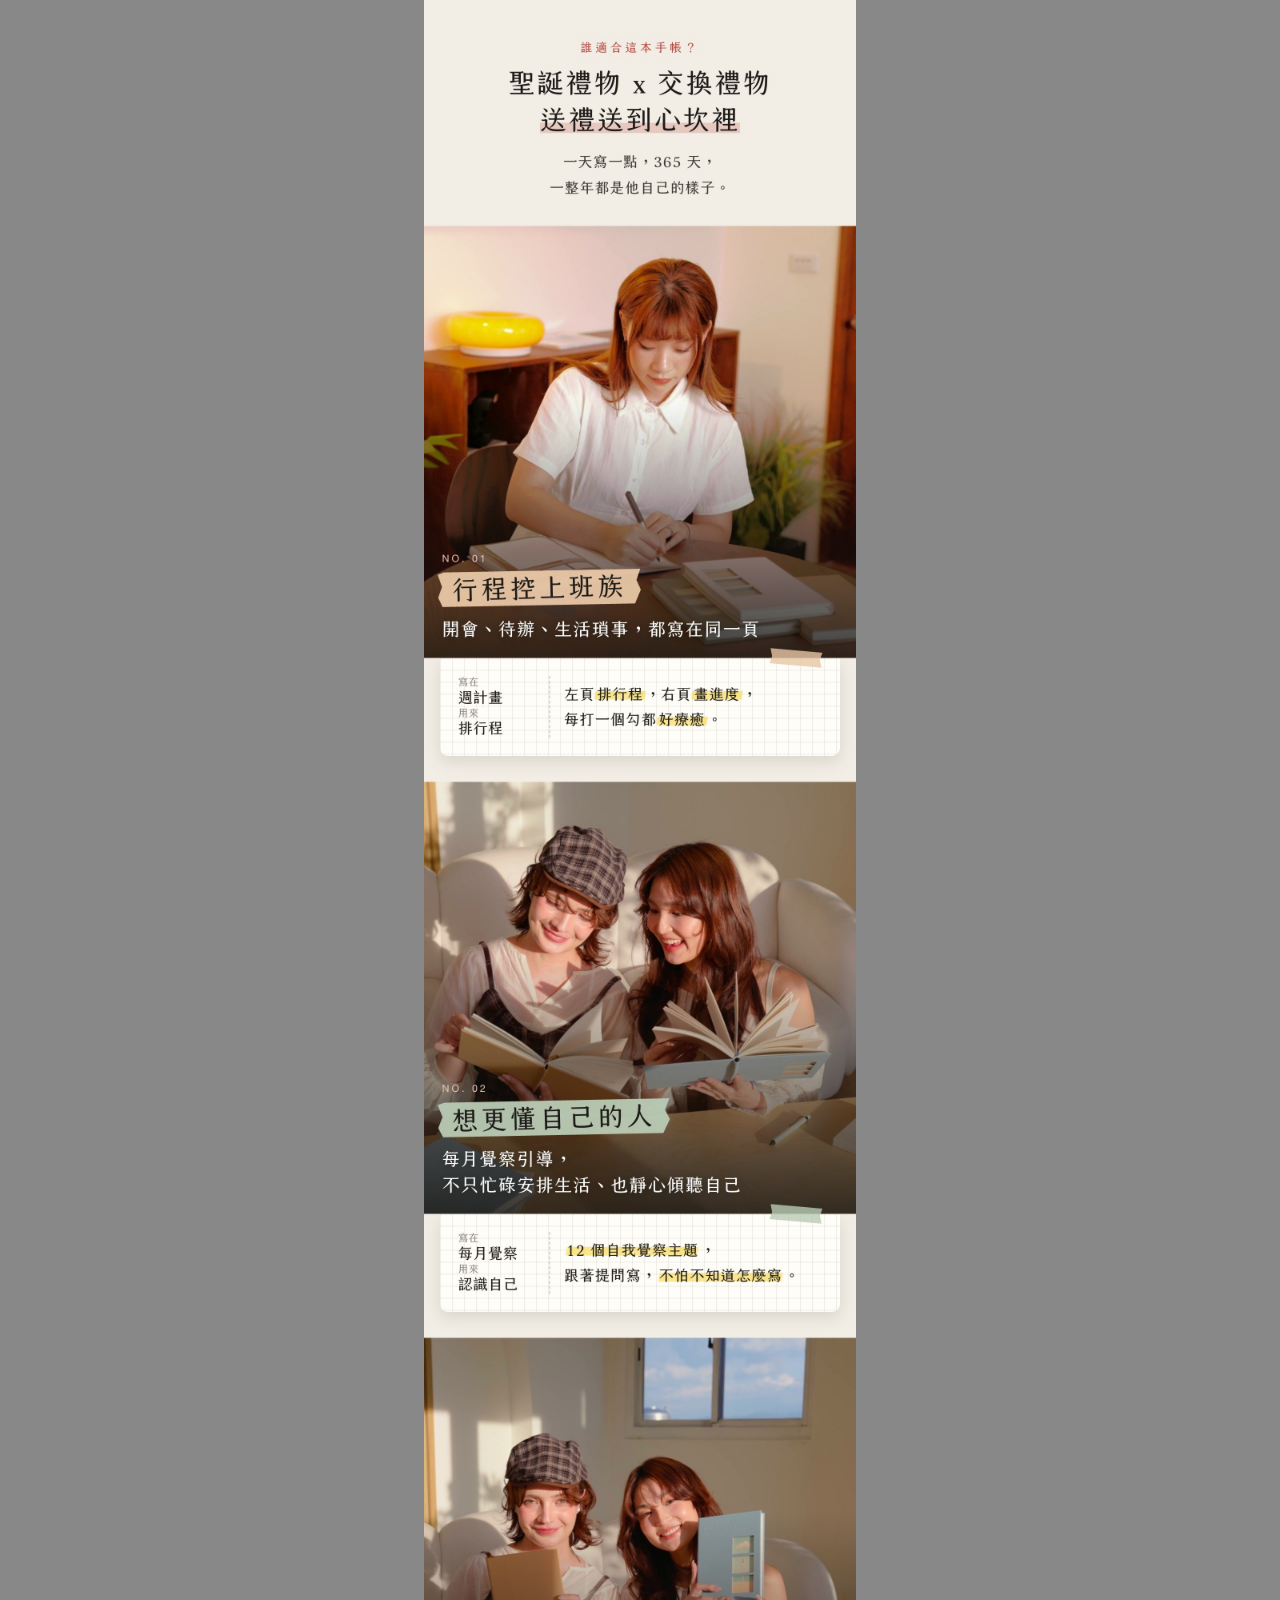
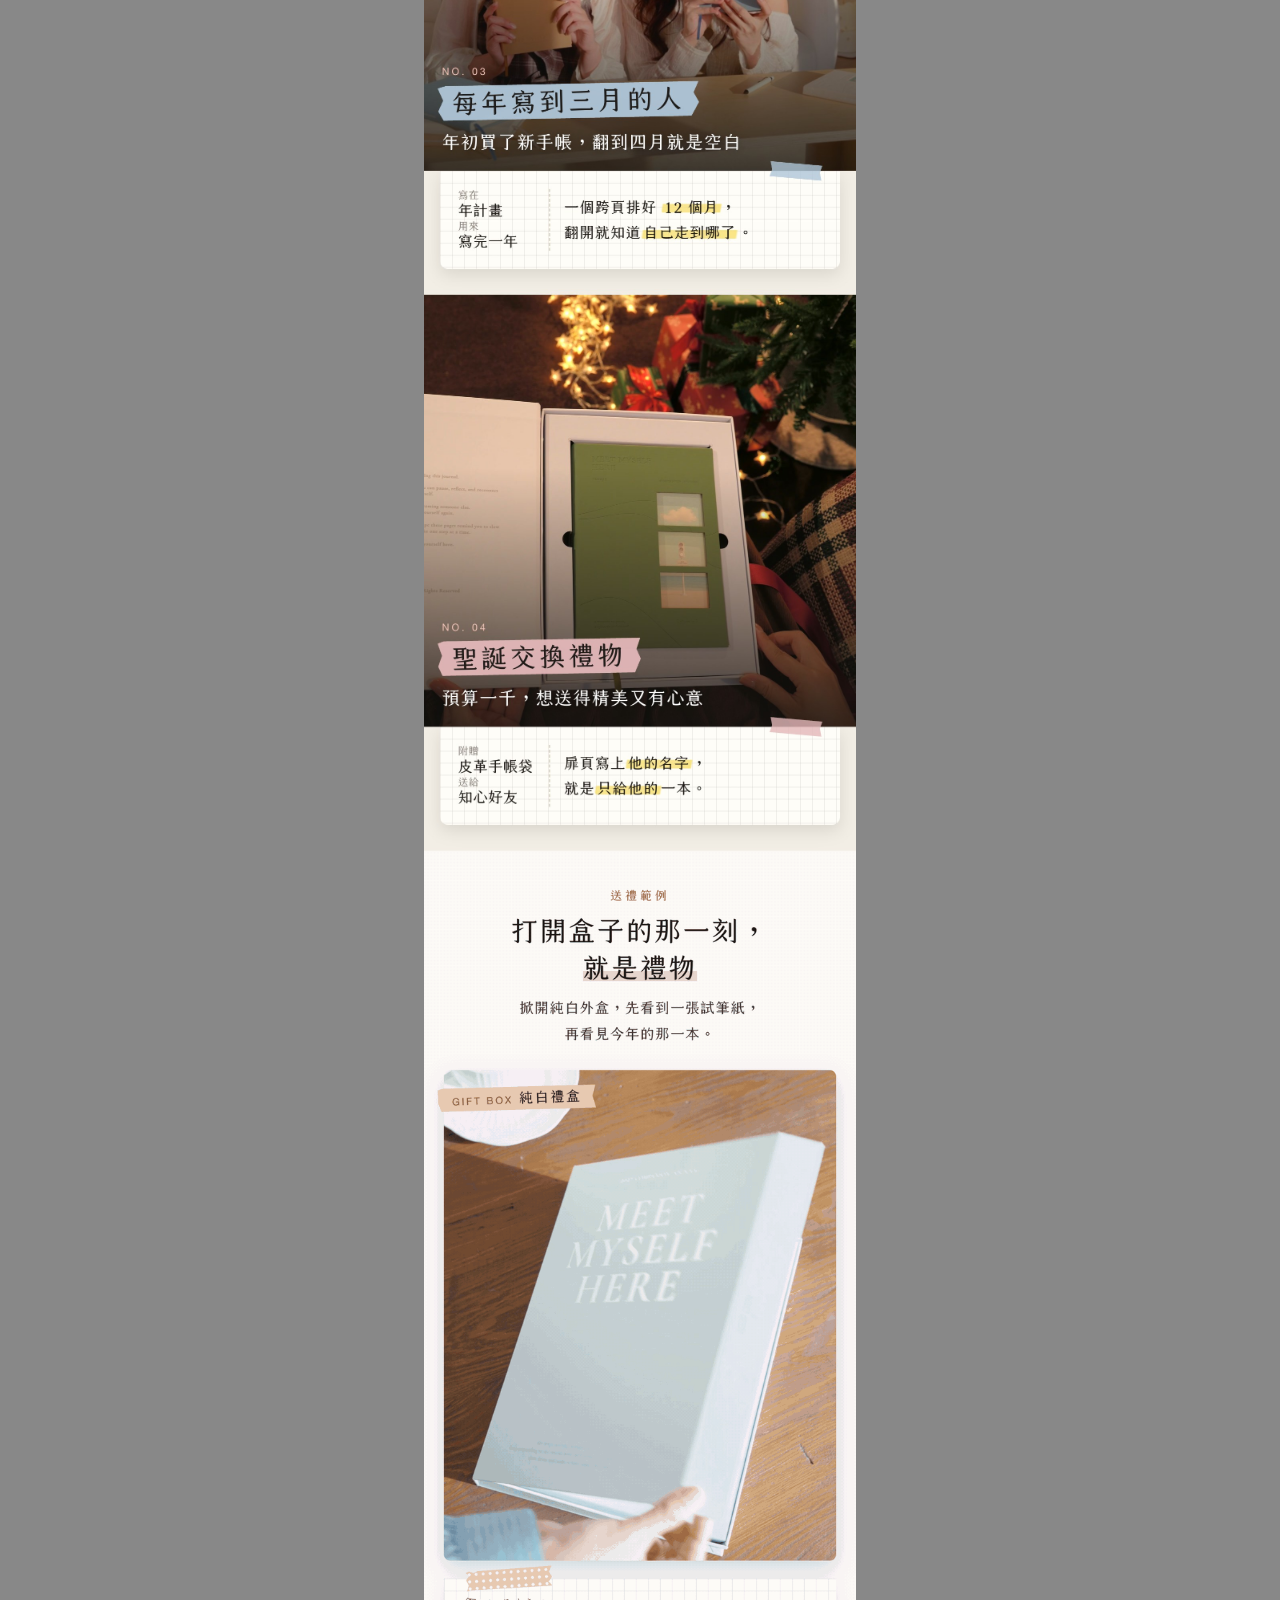
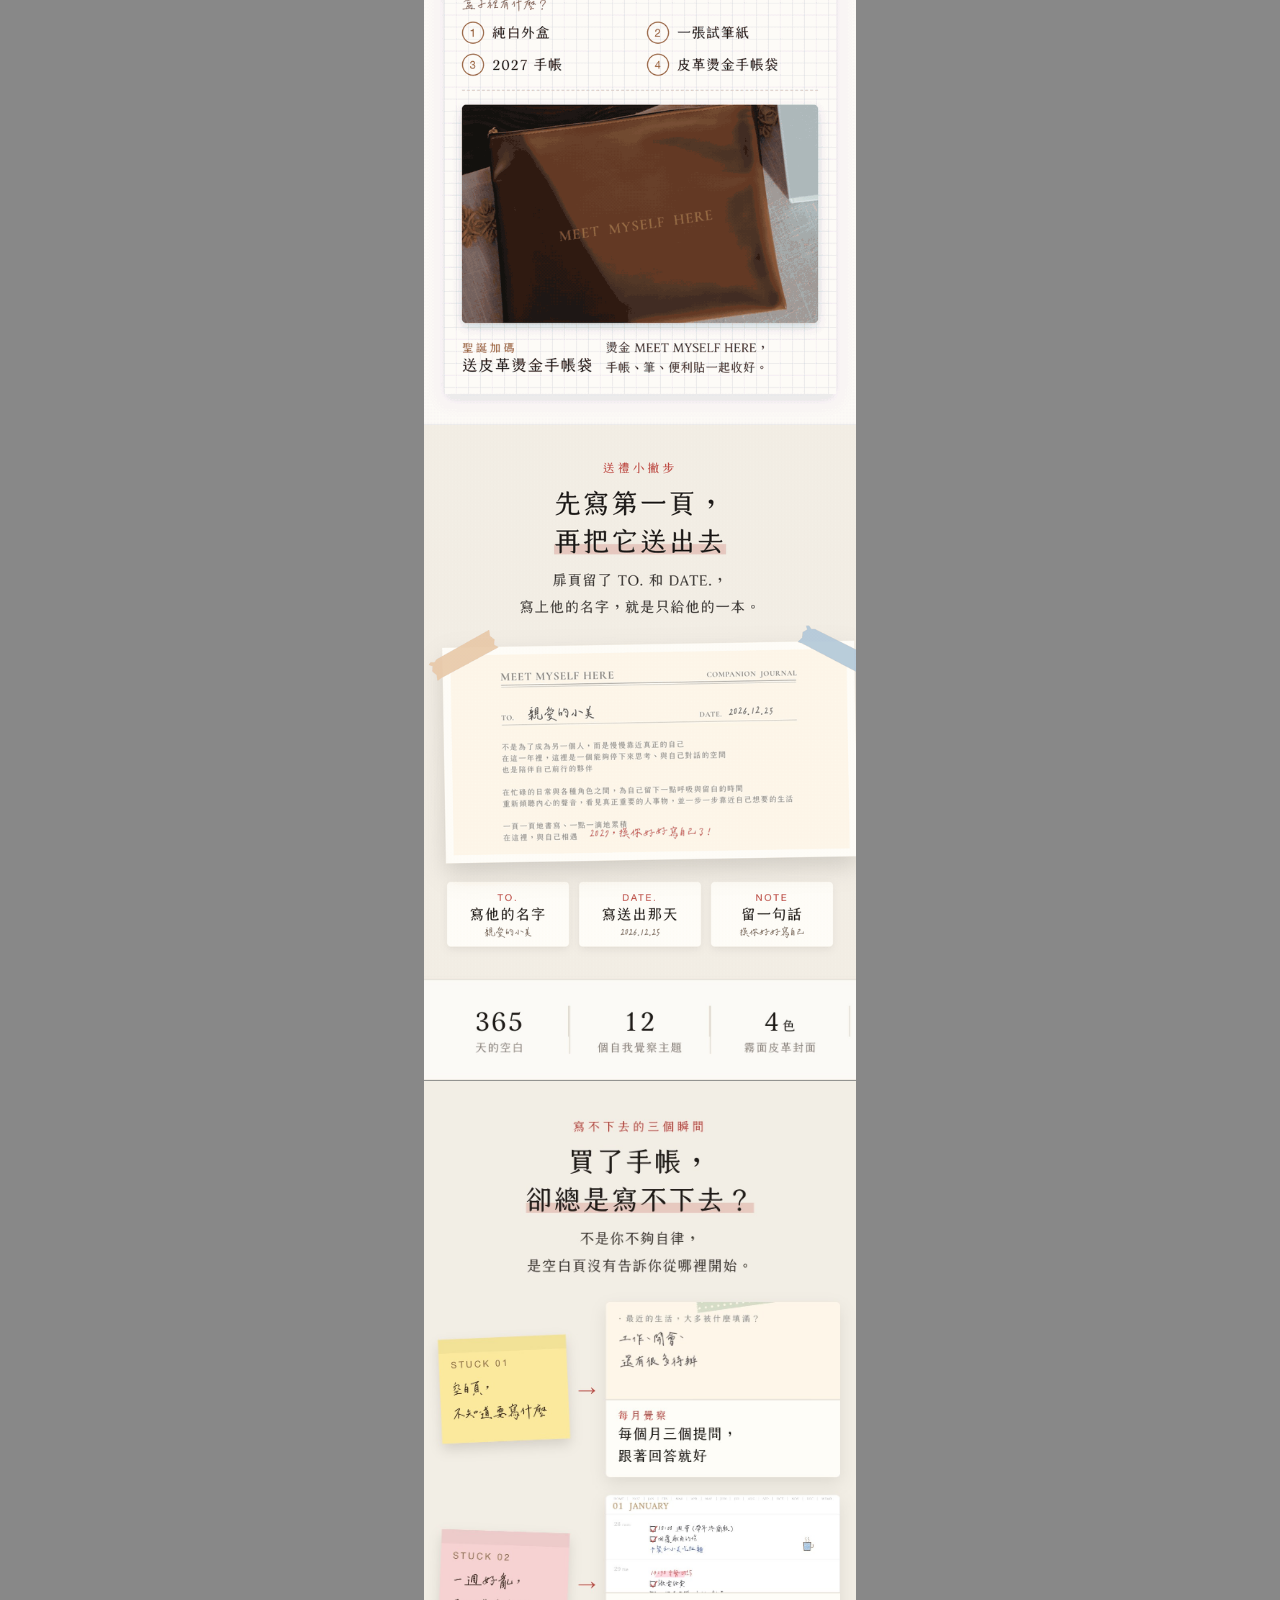
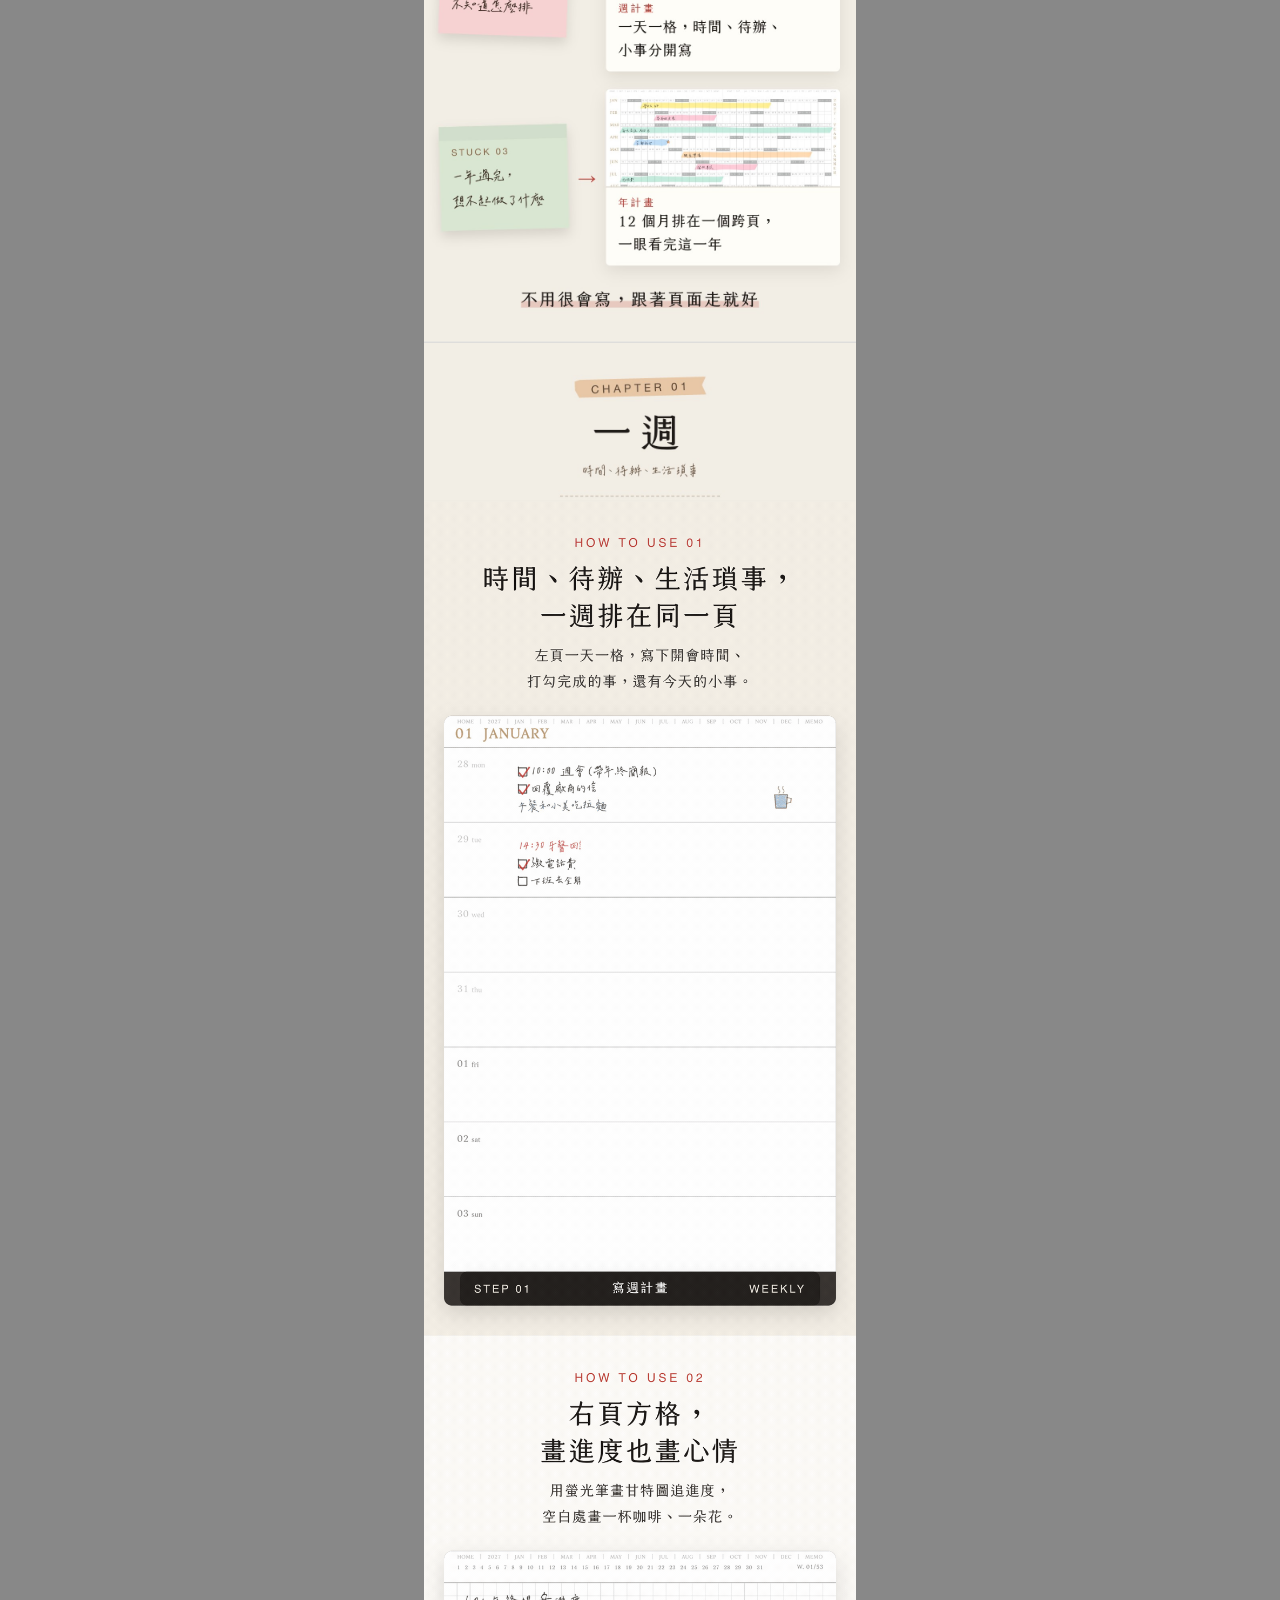
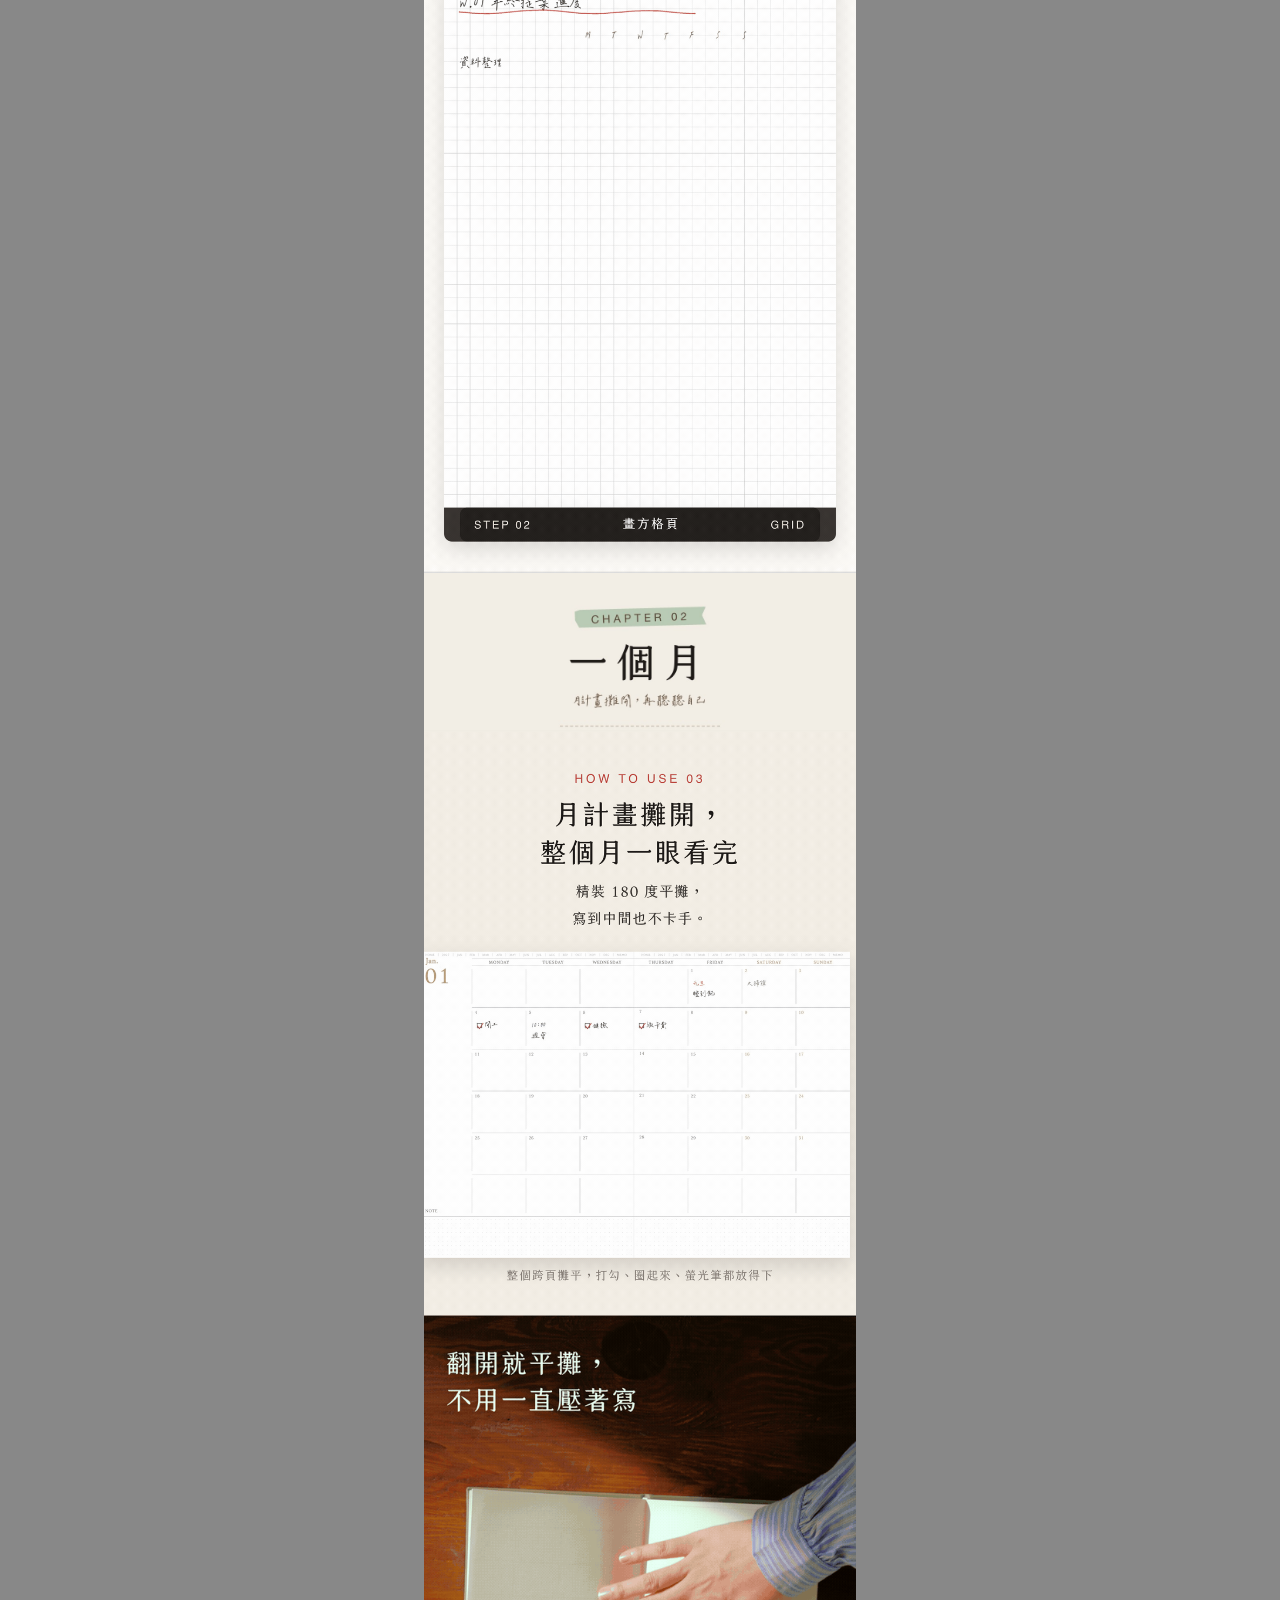
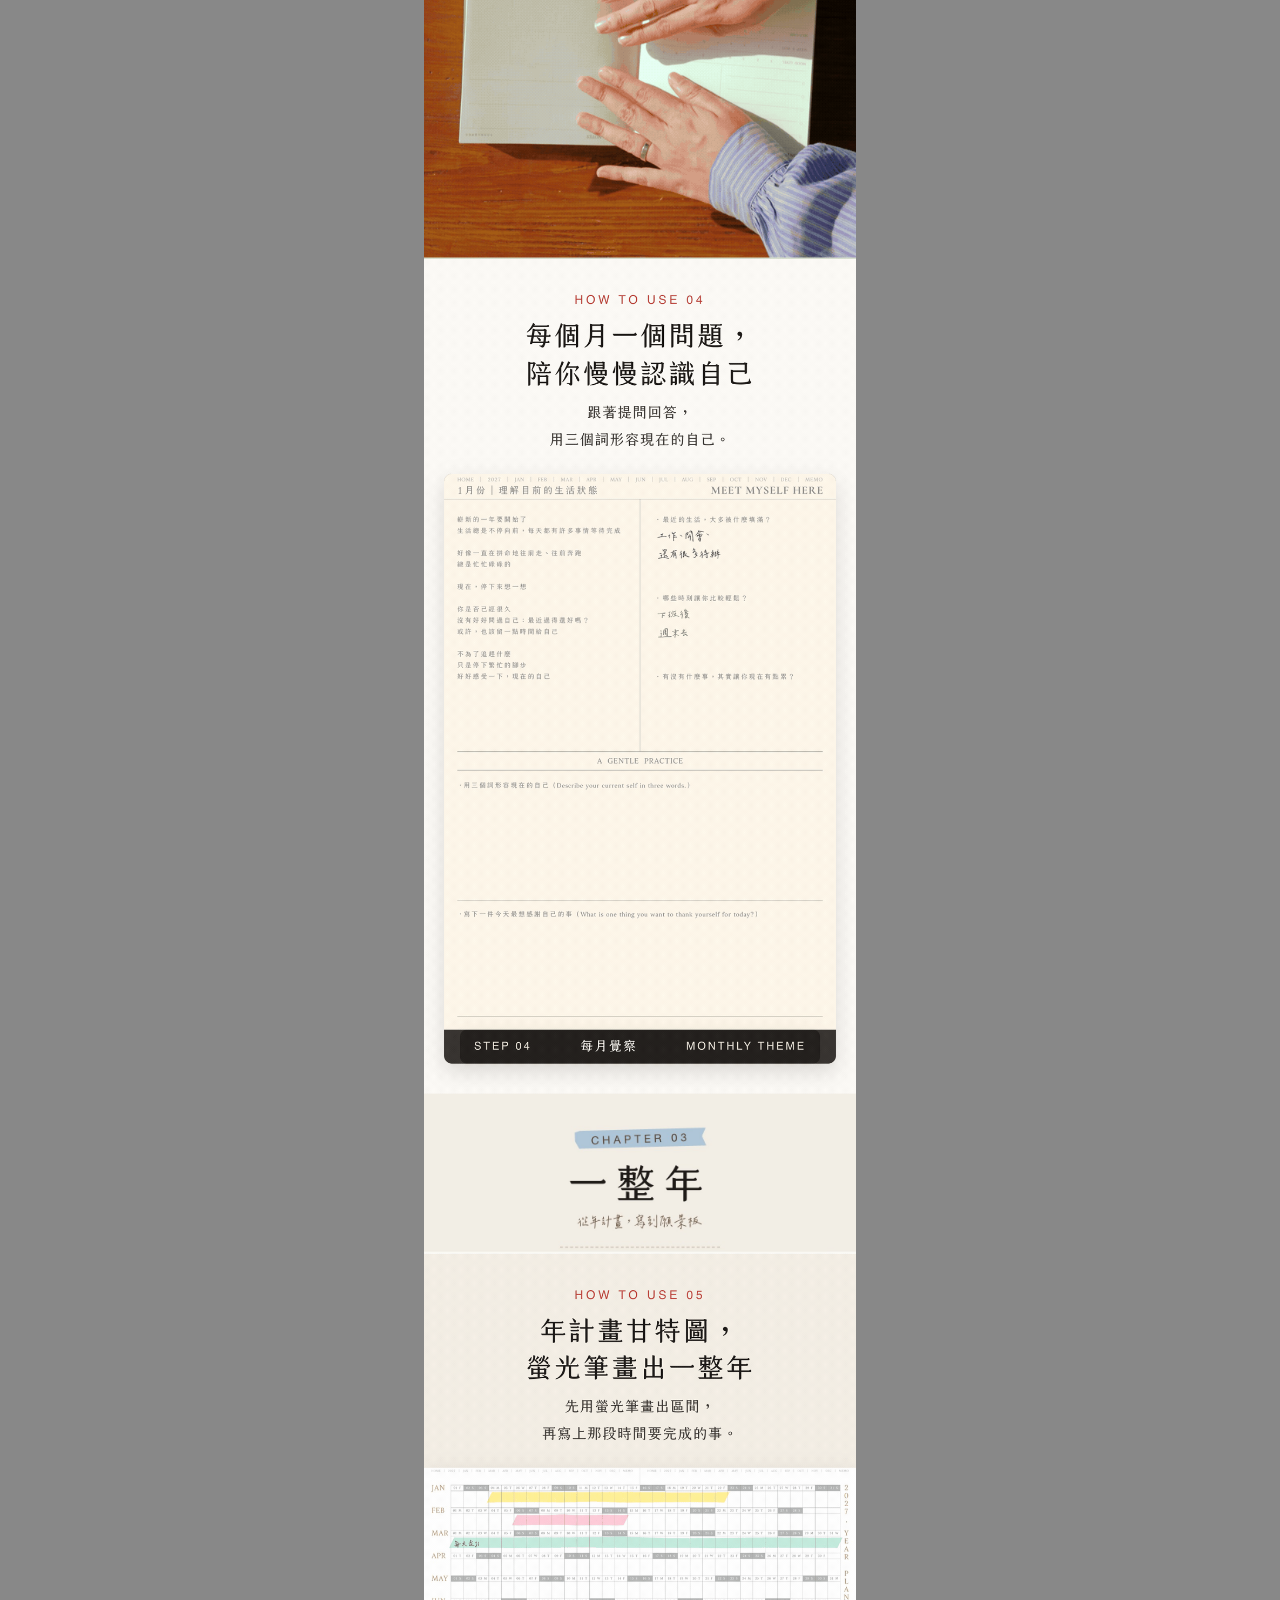
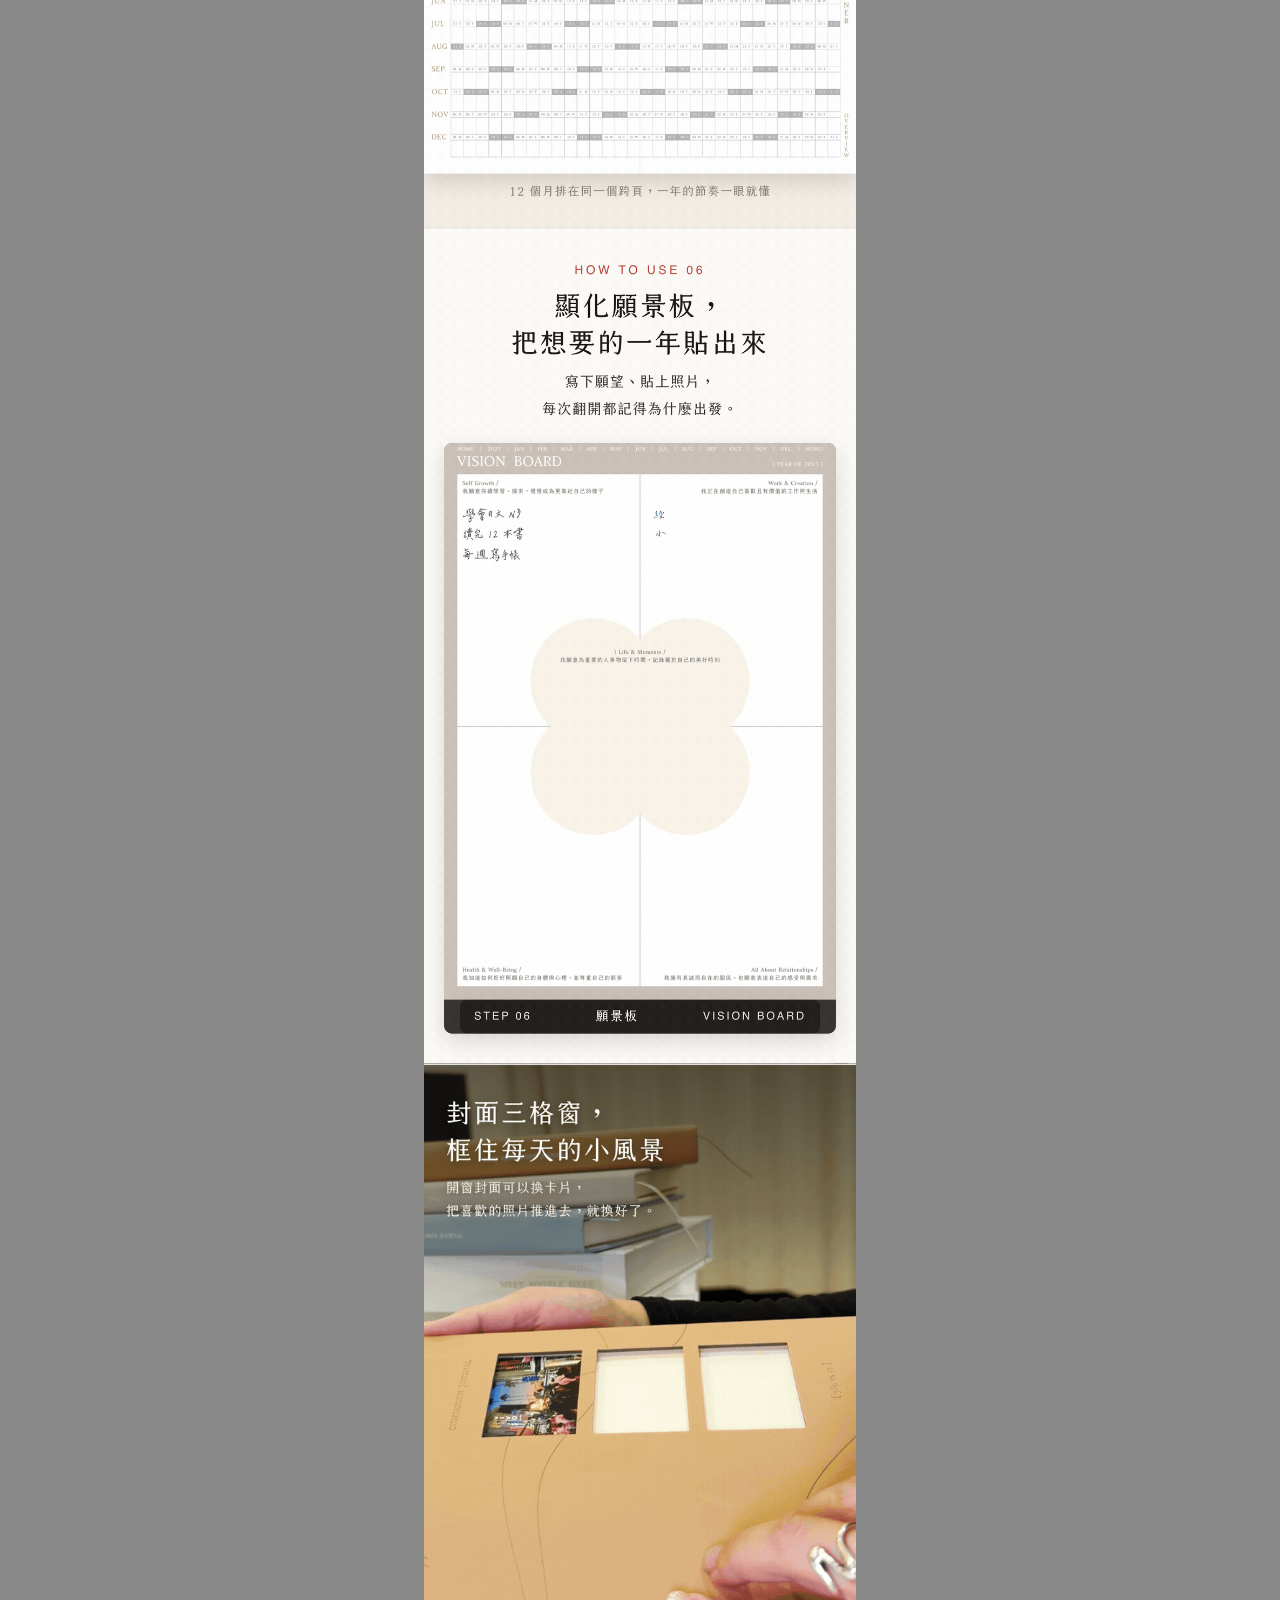
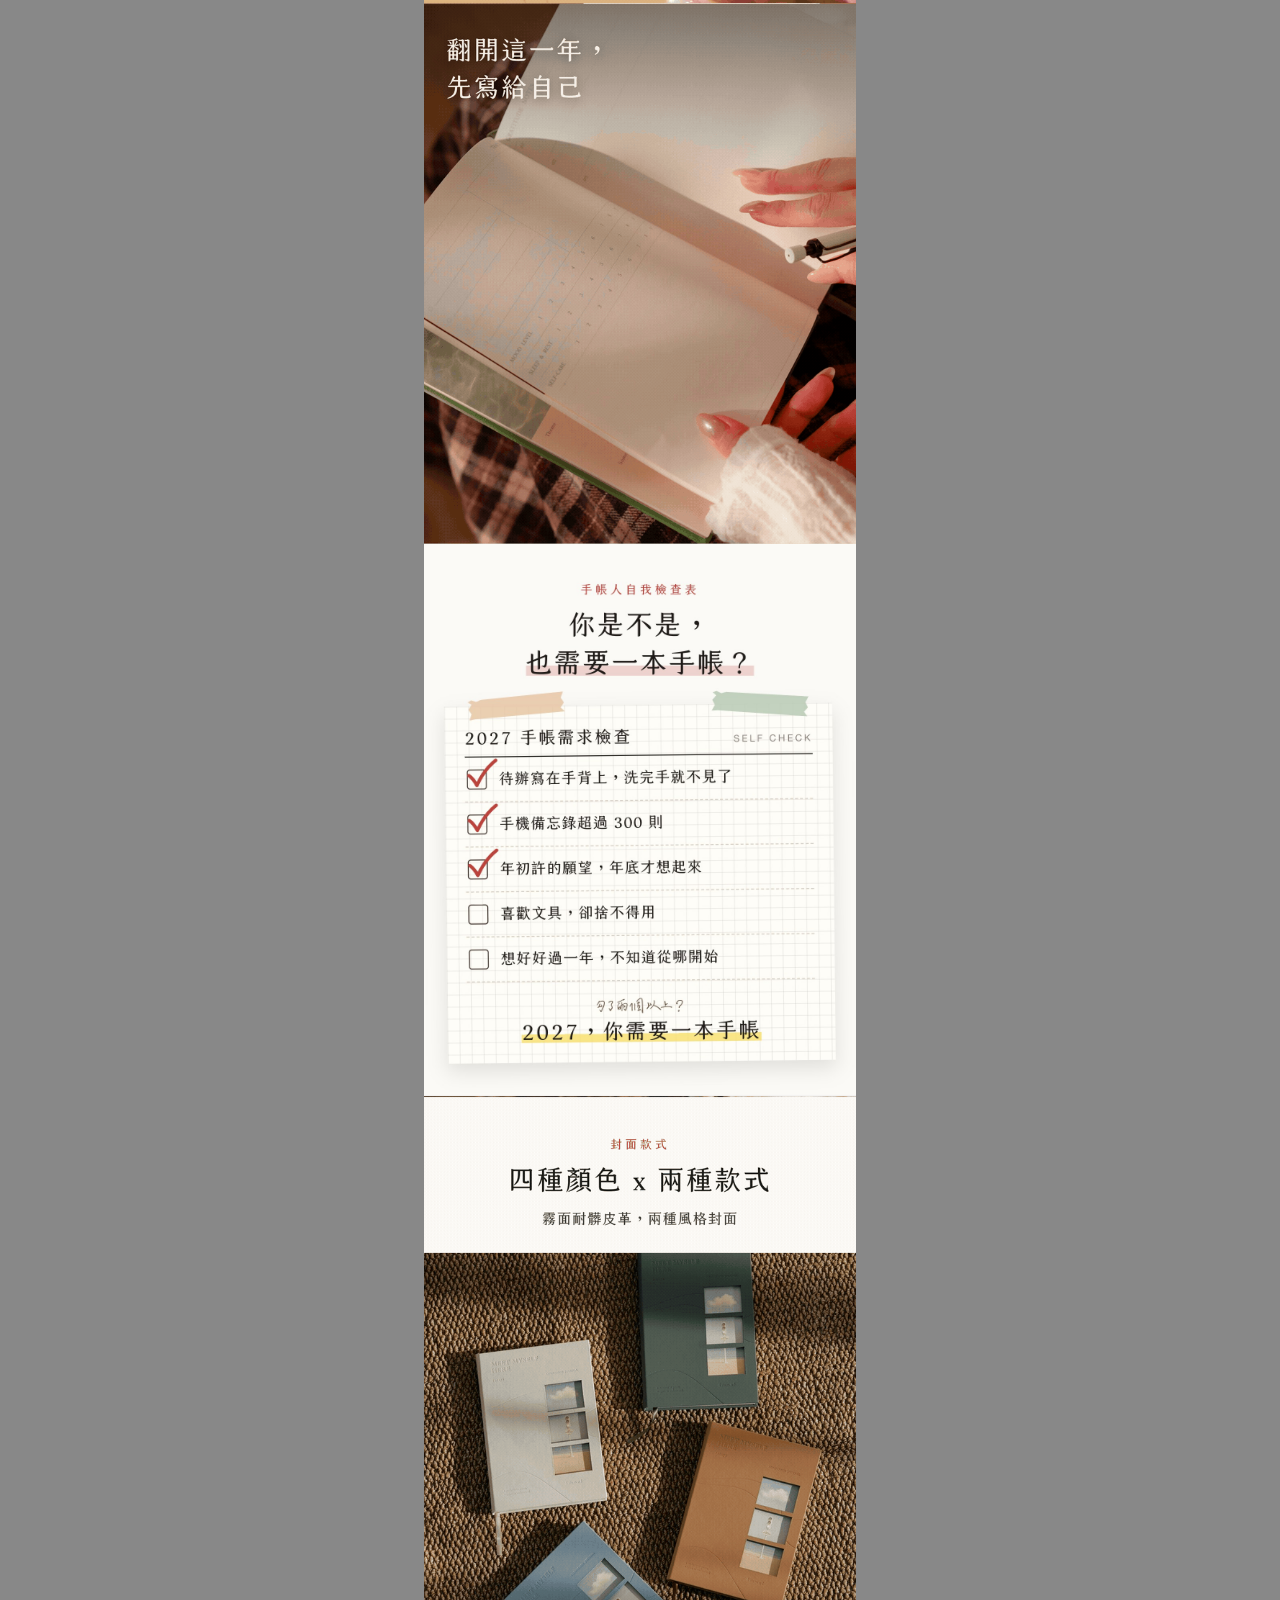
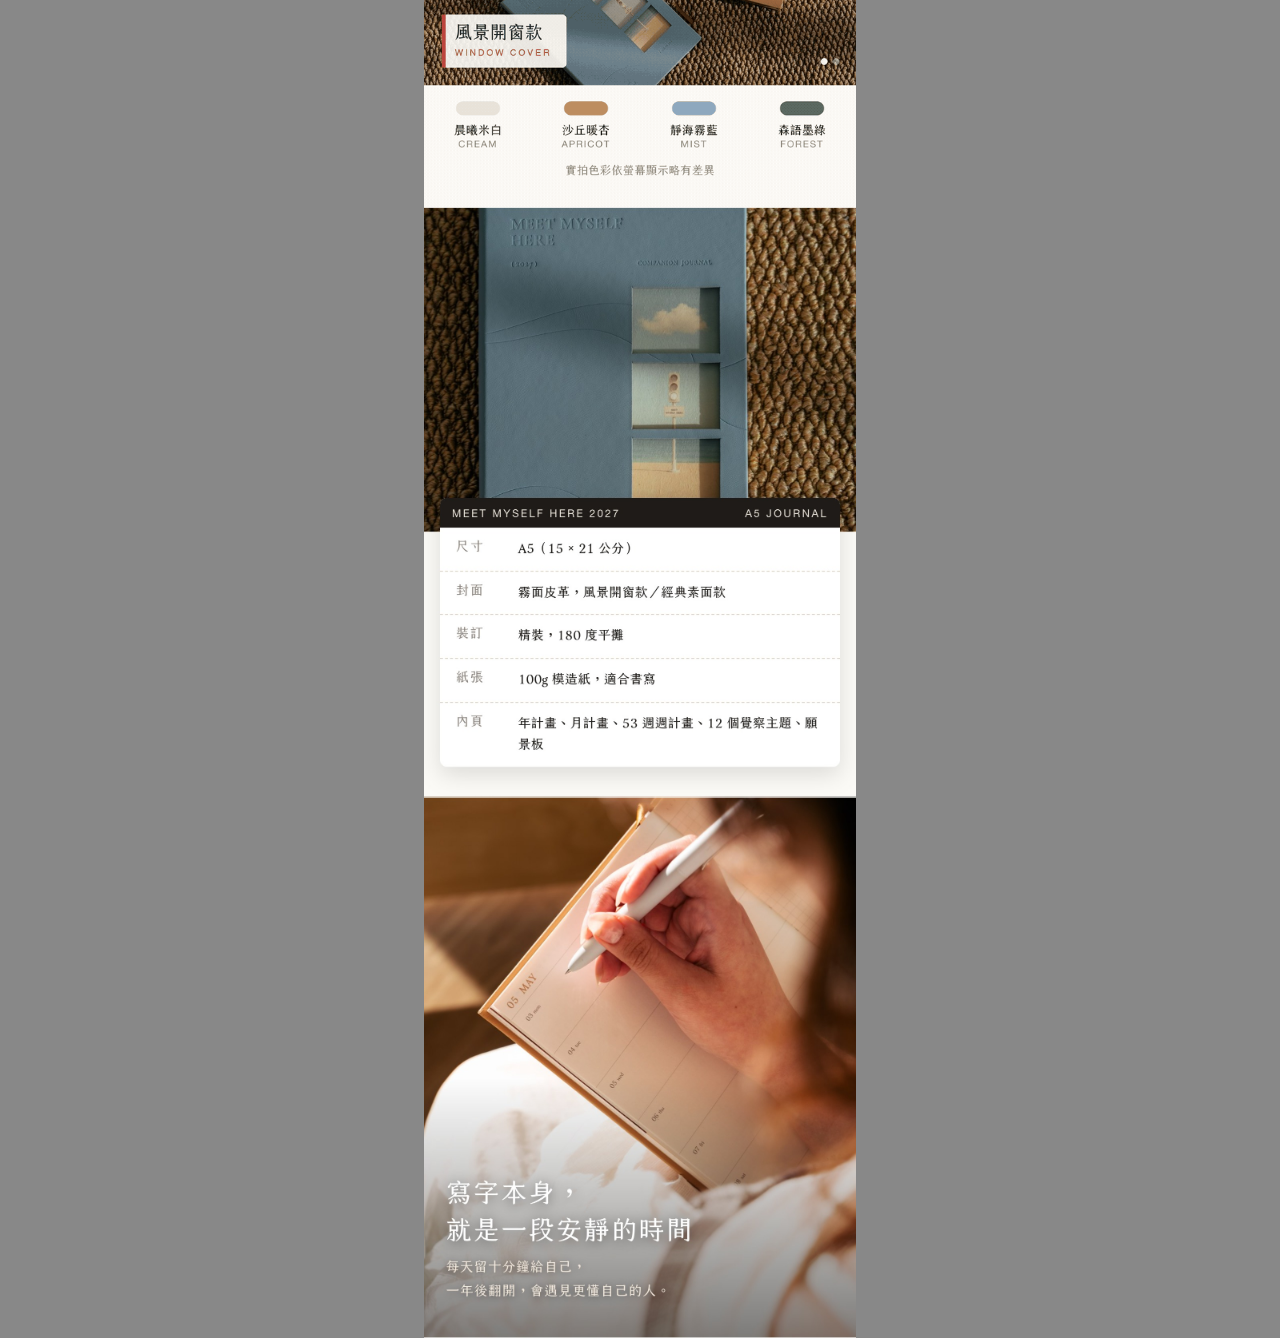
==== commit c4563d05: "手帳 v11：拿掉 03b 現貨直出 Co-Authored-By: Claude Opus 5.5 <noreply@anthropic.com>" ====
--- a/index.html
+++ b/index.html
@@ -1,6 +1,5 @@
 <!doctype html><meta charset="utf-8"><meta name="viewport" content="width=device-width,initial-scale=1"><title>手帳落地頁 v11</title><style>body{margin:0;background:#888}main{max-width:432px;margin:0 auto;background:#fff}img{display:block;width:100%}</style><main><img src="說明圖_1080寬/03_誰適合這本手帳.jpg?v=1127d">
 <img src="說明圖_1080寬/03a_受眾卡_每年寫到三月_交換禮物.jpg?v=1127d">
-<img src="說明圖_1080寬/03b_熱騰騰到貨_現貨直出_GIF.gif?v=1127d">
 <img src="說明圖_1080寬/03c_送禮範例_打開禮盒_GIF.gif?v=1127d">
 <img src="說明圖_1080寬/03d_先寫第一頁再送_扉頁手寫_GIF.gif?v=1127d">
 <img src="說明圖_1080寬/04_數字列.jpg?v=1127d">
